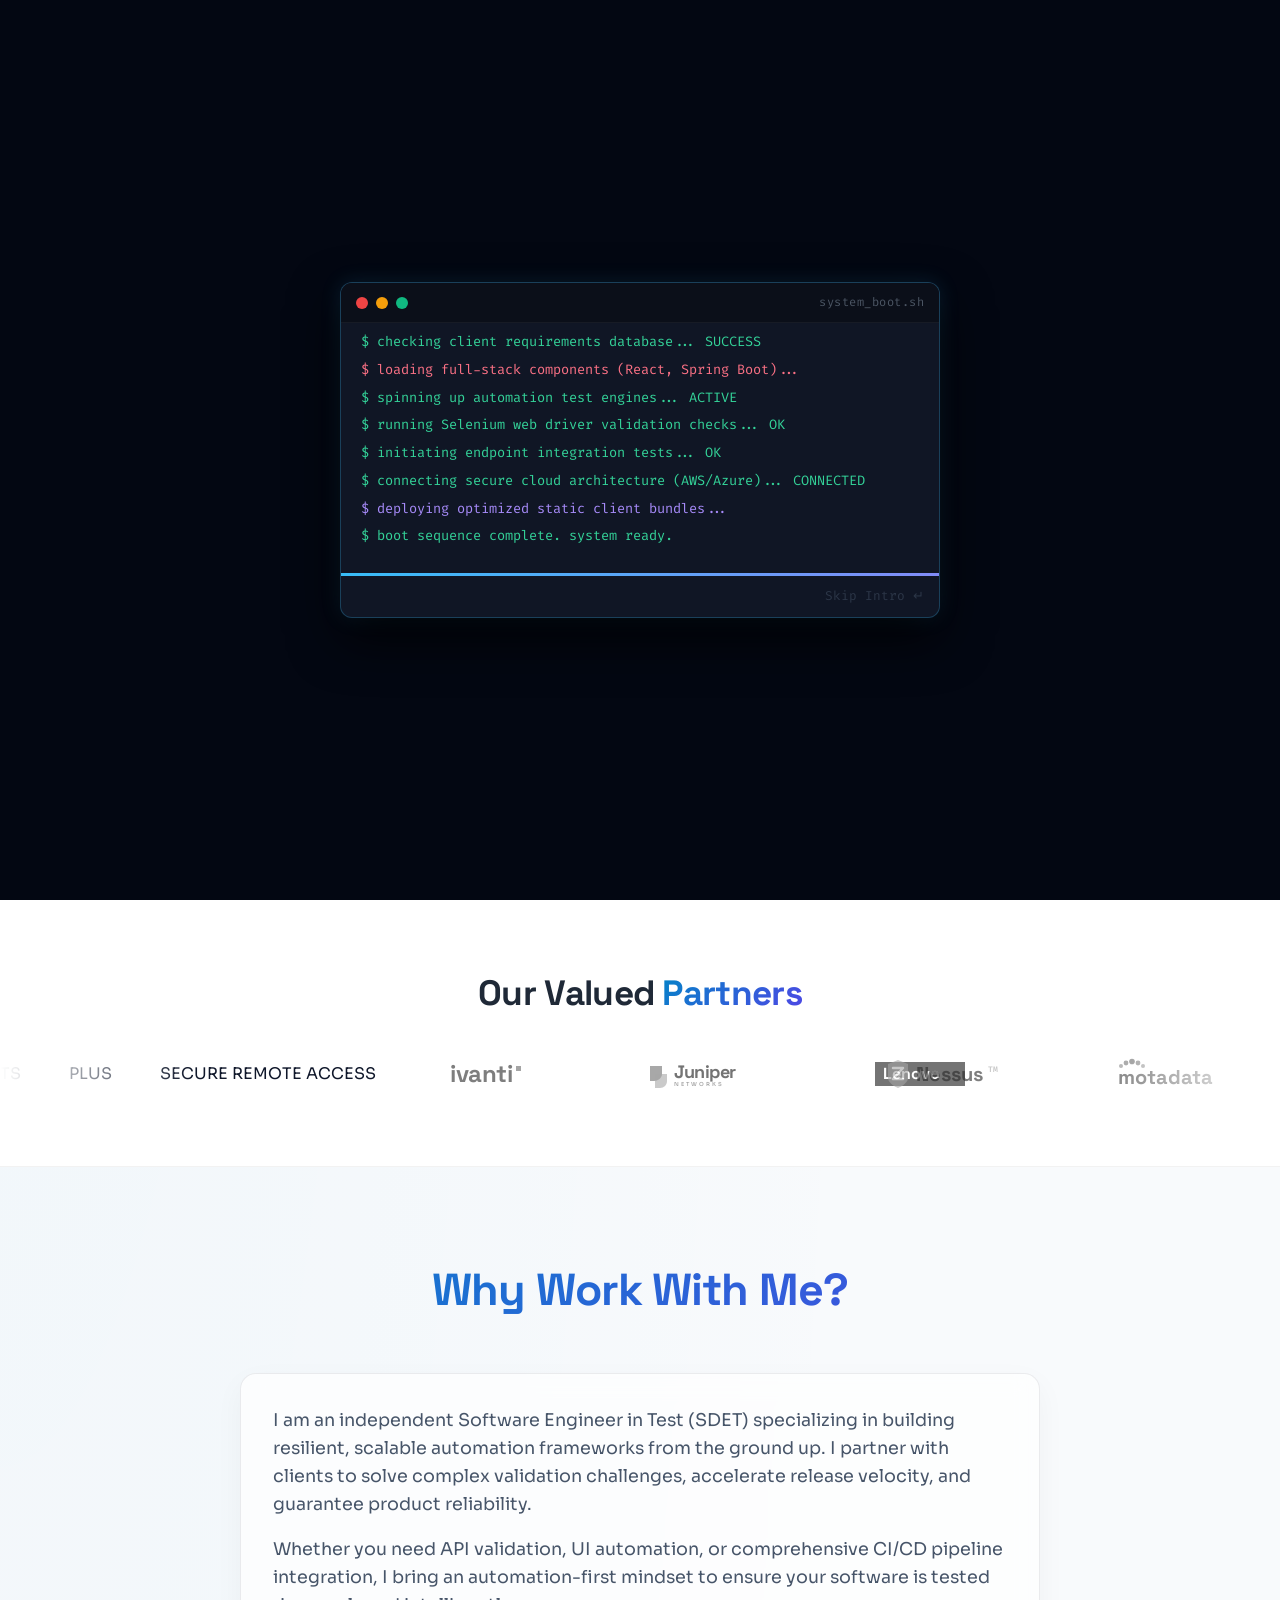
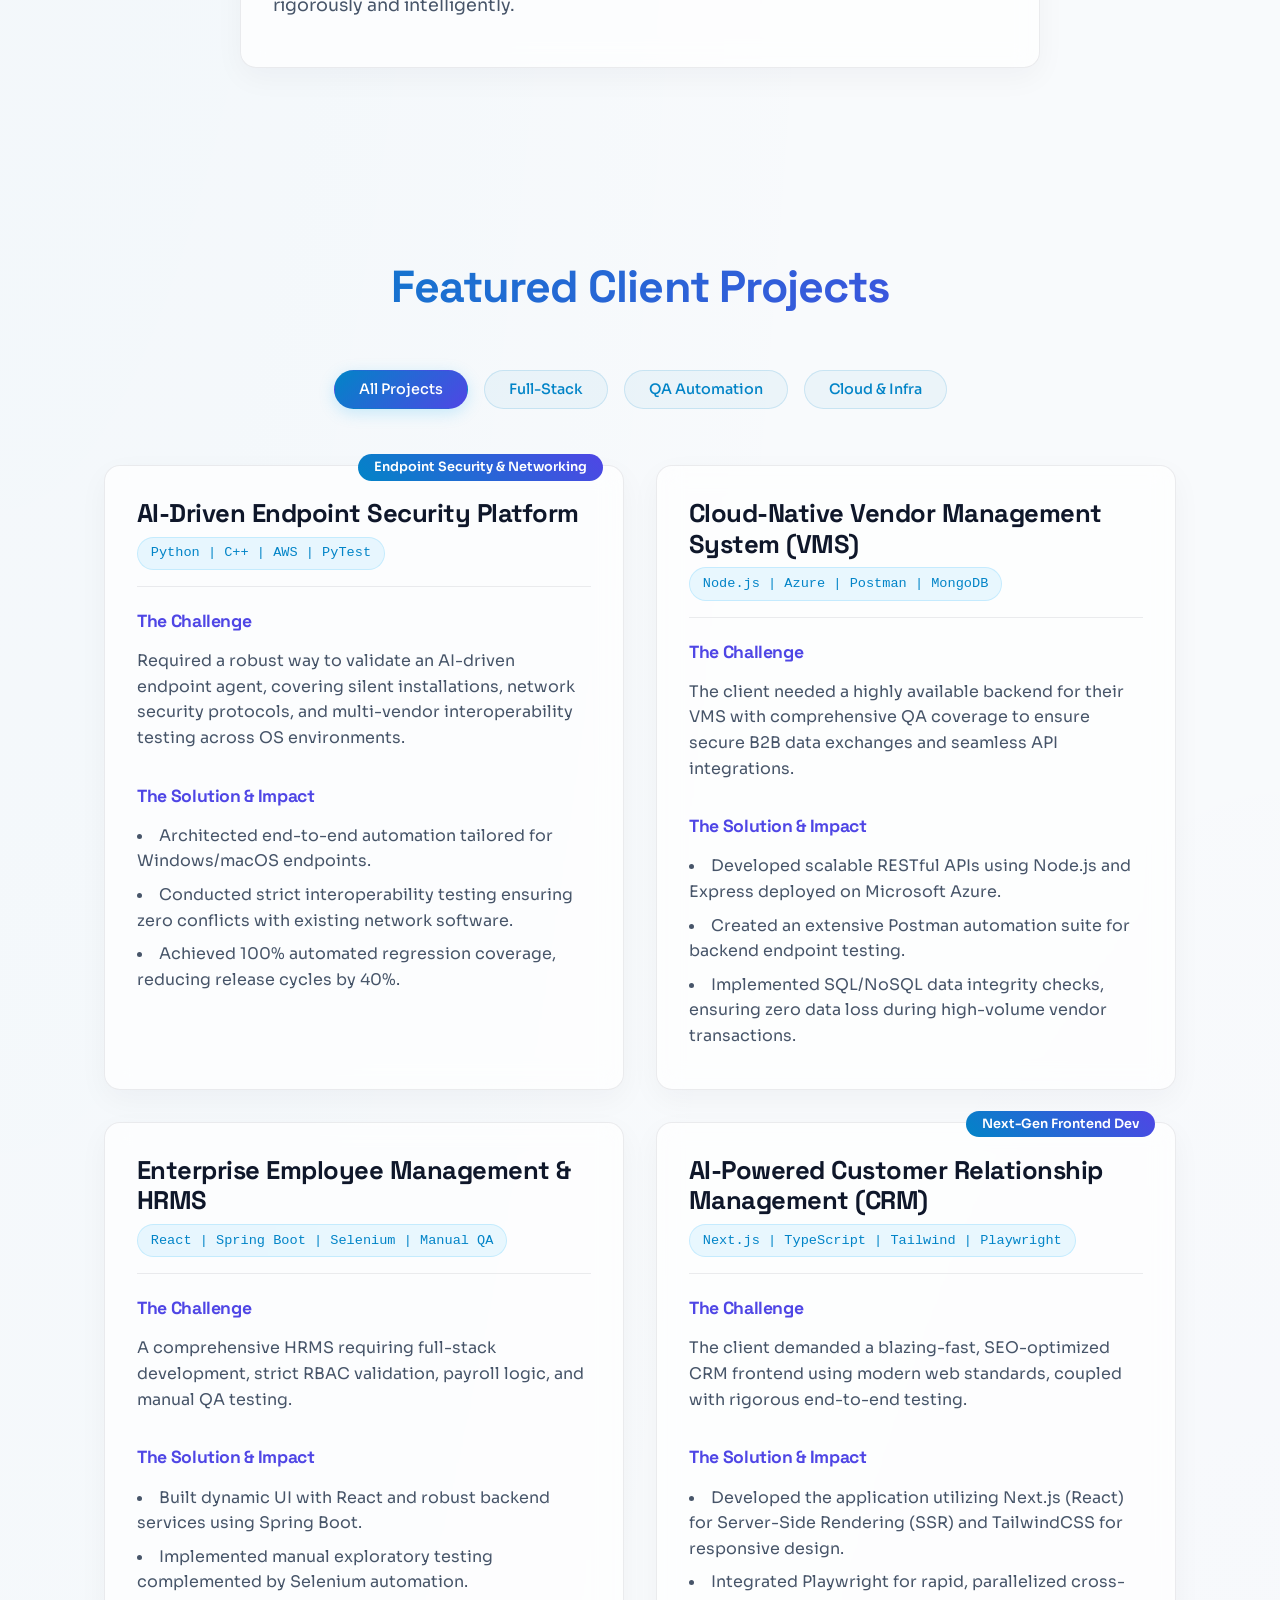
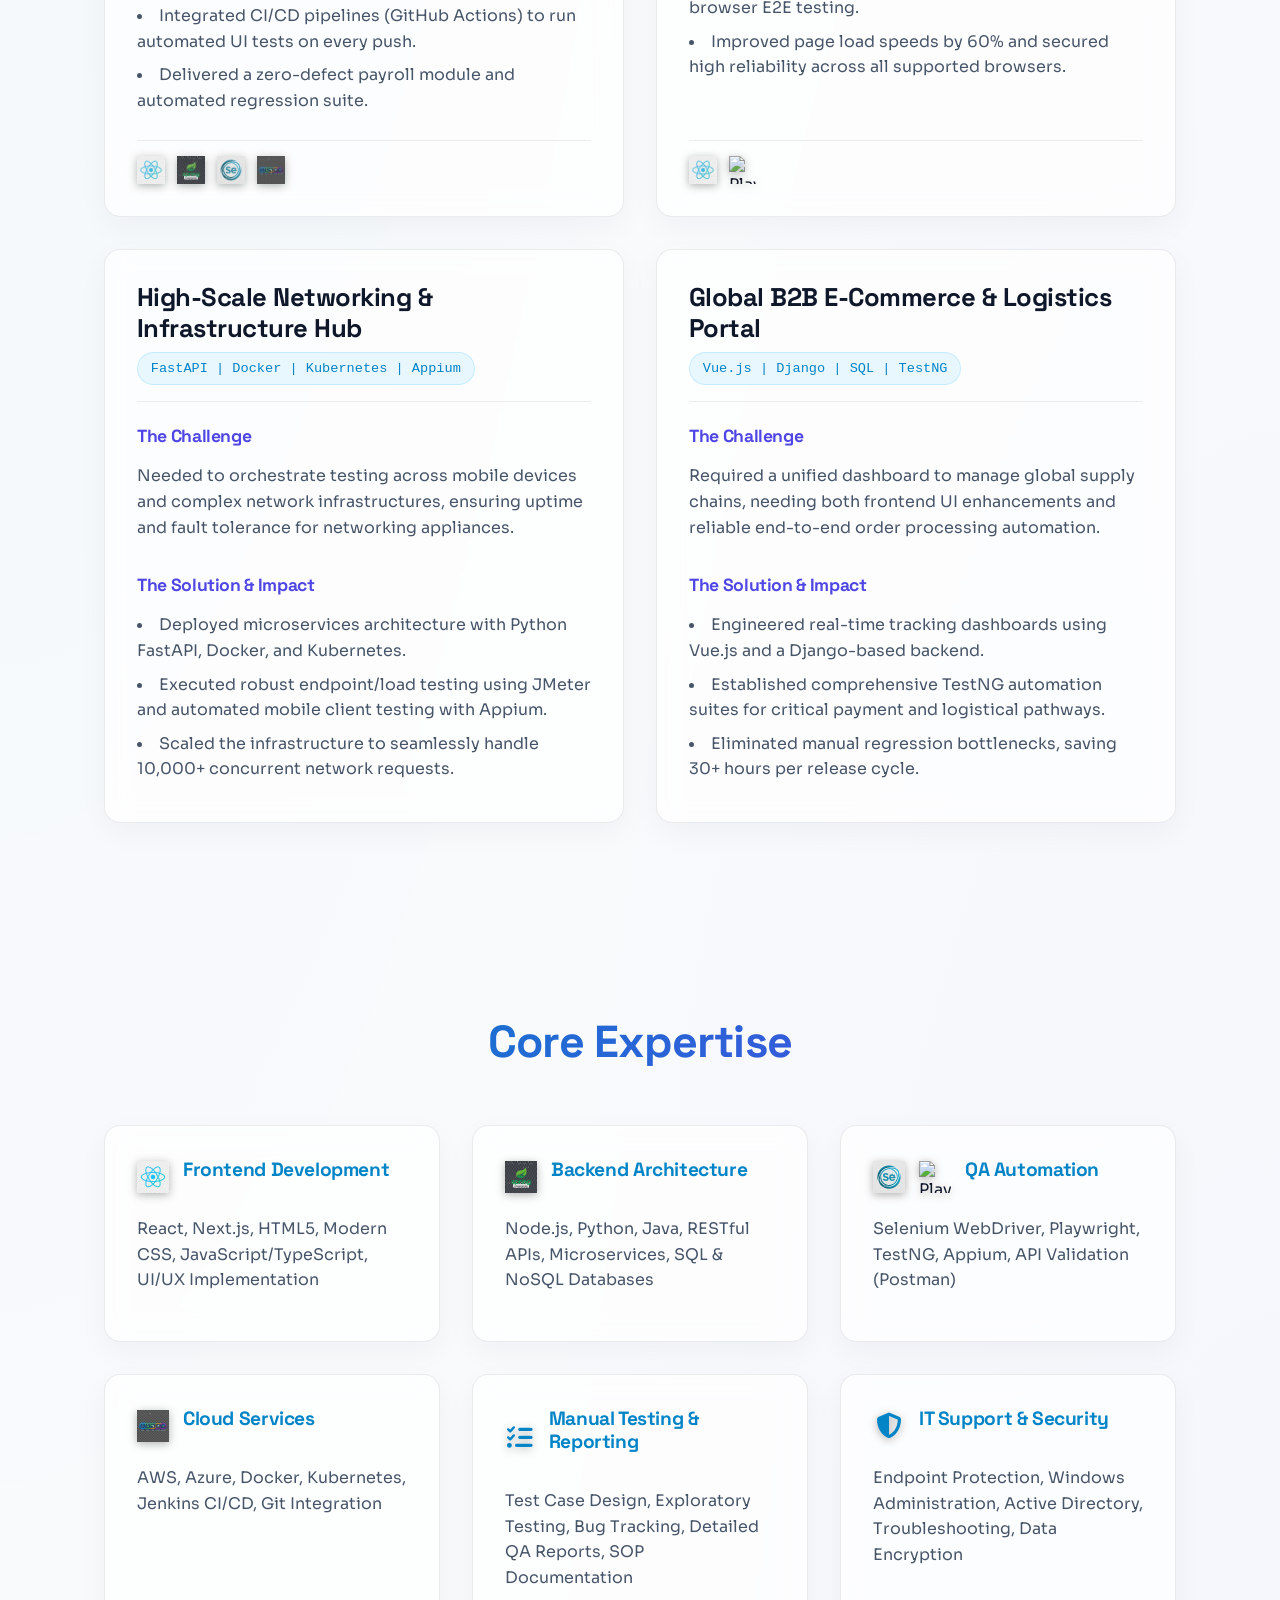
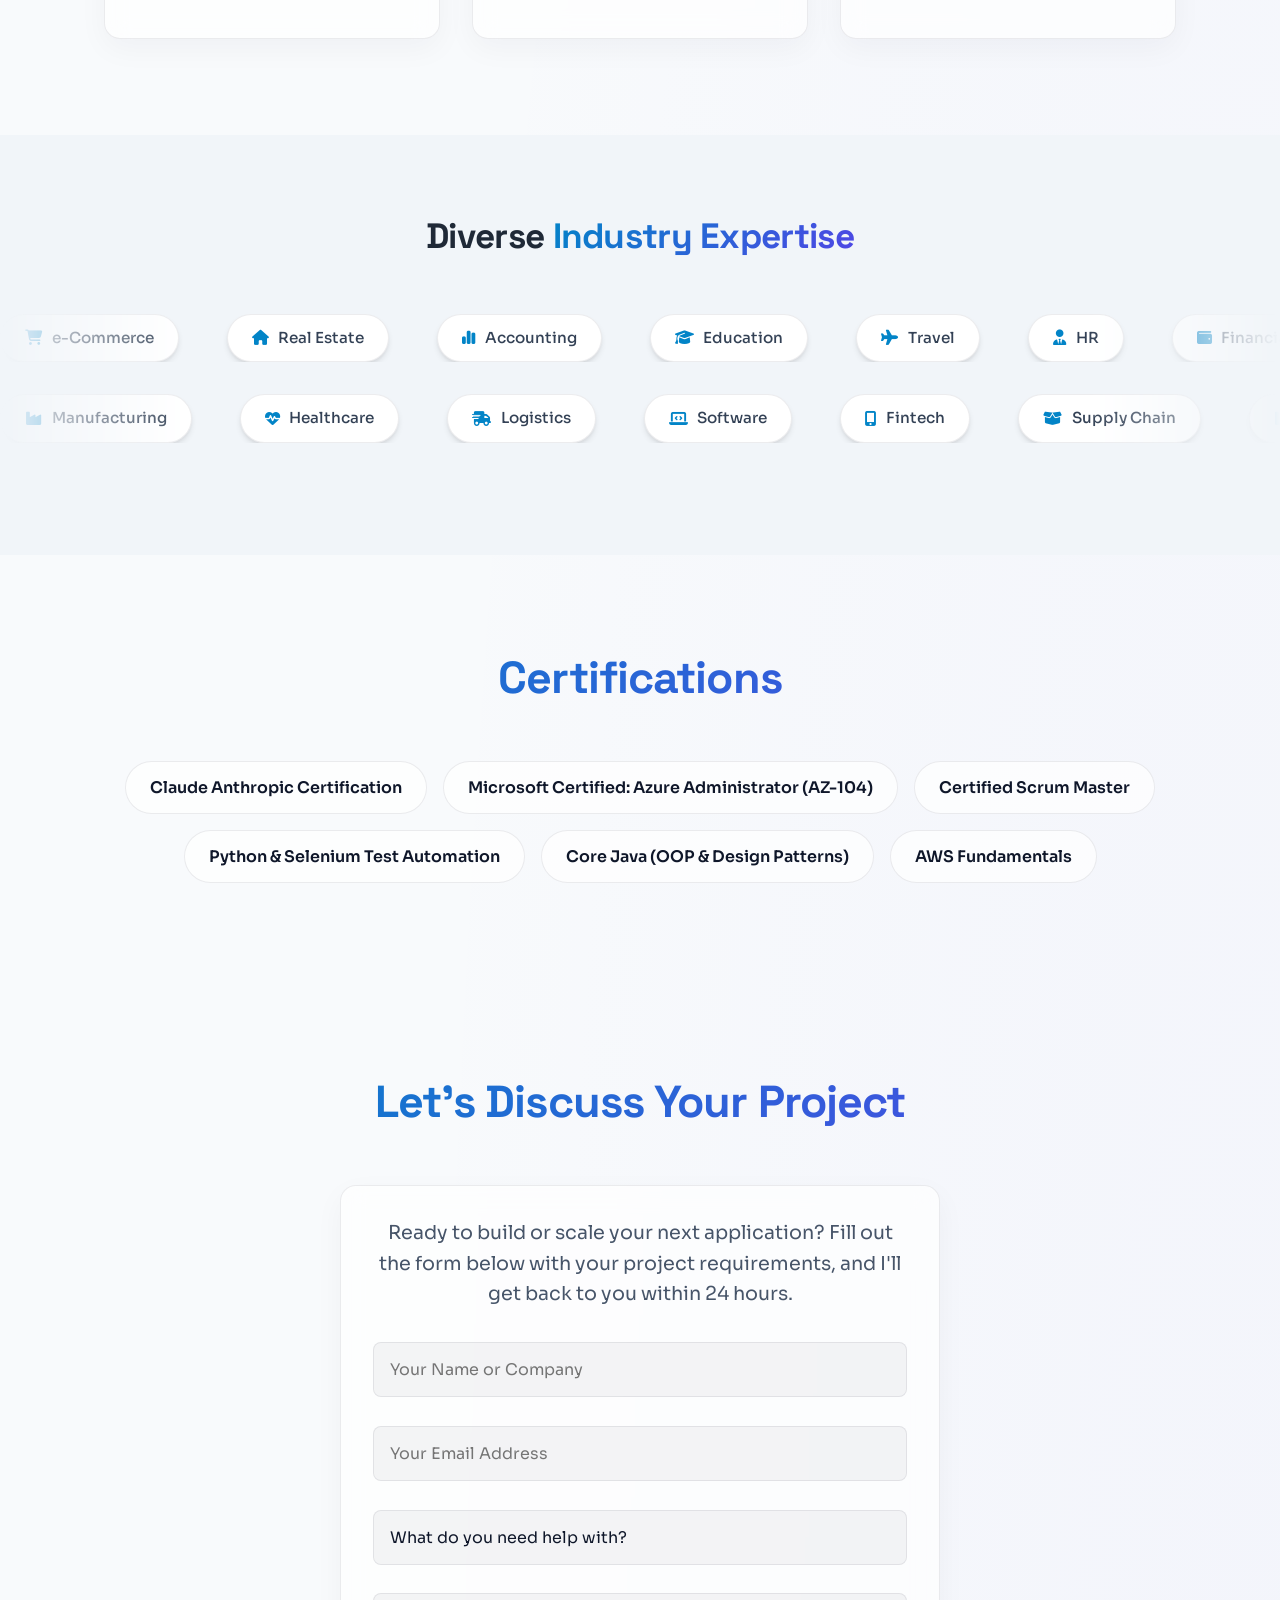
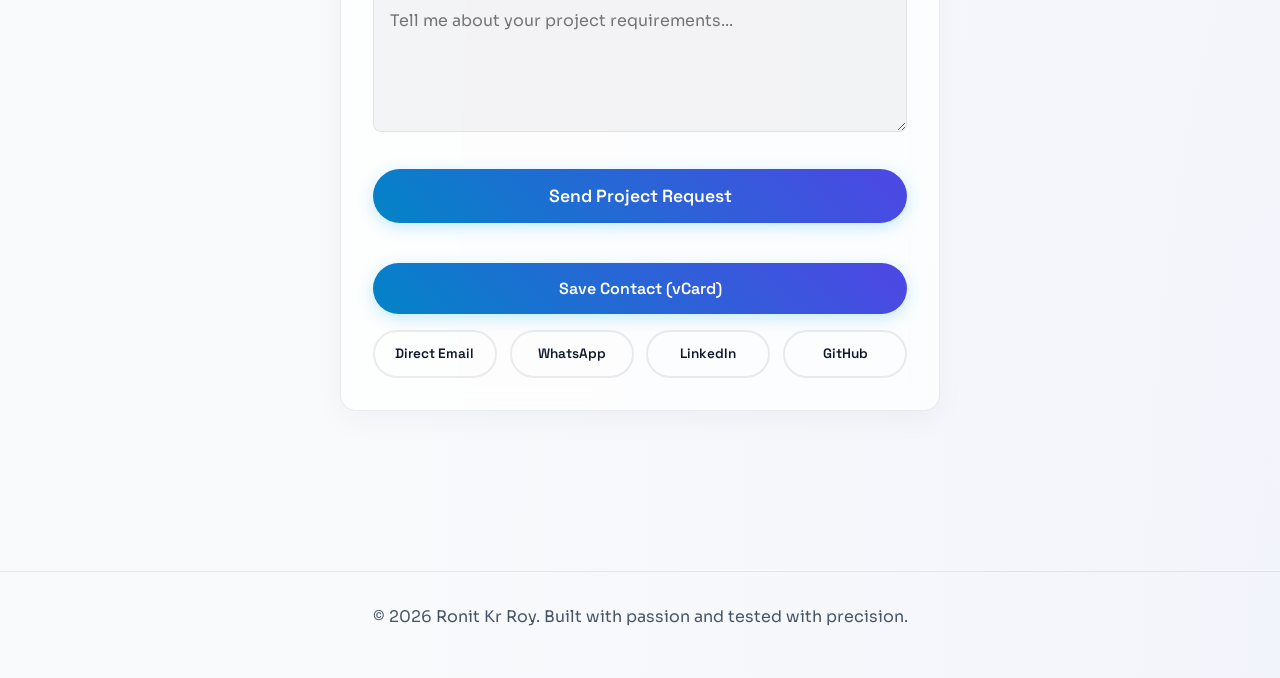
==== index.html @ c5fbe458 "feat: implement dynamic theme switching and refactor UI components with CSS variables" ====
<!DOCTYPE html>
<html lang="en">
<head>
    <meta charset="UTF-8">
    <meta name="viewport" content="width=device-width, initial-scale=1.0">
    <title>Ronit Kr Roy | Freelance SDET & Automation Expert</title>
    <meta name="description" content="Portfolio of Ronit Kr Roy, showcasing freelance projects in automated testing, framework development, and quality engineering.">
    <link href="https://fonts.googleapis.com/css2?family=Sora:wght@300;400;500;600;700&family=Space+Grotesk:wght@400;500;600;700&family=Fira+Code:wght@400;500&display=swap" rel="stylesheet">
    <link rel="stylesheet" href="https://cdnjs.cloudflare.com/ajax/libs/font-awesome/6.4.0/css/all.min.css">
    <link rel="stylesheet" href="style.css?v=1.4">
</head>
<body>
    <script>
        (function() {
            const savedTheme = localStorage.getItem('theme');
            const systemPrefersLight = window.matchMedia('(prefers-color-scheme: light)').matches;
            if (savedTheme === 'light' || (!savedTheme && systemPrefersLight)) {
                document.body.classList.add('light-theme');
            }
        })();
    </script>
    <!-- Preloader Screen -->
    <div id="preloader">
        <div class="preloader-content">
            <div class="terminal-header">
                <span class="terminal-dot red"></span>
                <span class="terminal-dot yellow"></span>
                <span class="terminal-dot green"></span>
                <span class="terminal-title">system_boot.sh</span>
            </div>
            <div class="terminal-body" id="preloader-terminal"></div>
            <div class="preloader-progress-bar">
                <div class="preloader-progress"></div>
            </div>
            <div class="preloader-skip-container" id="skip-preloader-btn" style="text-align: right; padding: 10px 15px; font-size: 0.8rem; opacity: 0.5; cursor: pointer; color: var(--text-secondary); font-family: var(--font-code); transition: opacity 0.3s ease;">
                <span>Skip Intro ↵</span>
            </div>
        </div>
    </div>

    <div class="scroll-progress-container">
        <div class="scroll-progress-bar" id="scroll-bar"></div>
    </div>

    <header class="header">
        <nav class="nav">
            <div class="logo">RKR.</div>
            <ul class="nav-links">
                <li><a href="#about">About</a></li>
                <li><a href="#skills">Expertise</a></li>
                <li><a href="#projects">Freelance Projects</a></li>
                <li><a href="#contact">Contact</a></li>
            </ul>
            <div class="nav-actions">
                <button id="theme-toggle" class="theme-toggle-btn" aria-label="Toggle theme">
                    <div class="toggle-thumb"></div>
                    <i class="fa-solid fa-moon"></i>
                    <i class="fa-solid fa-sun"></i>
                </button>
                <div class="burger">
                    <div class="line1"></div>
                    <div class="line2"></div>
                    <div class="line3"></div>
                </div>
            </div>
        </nav>
    </header>

    <main>
        <!-- Hero Section -->
        <section id="hero" class="hero">
            <div class="hero-content">
                <p class="greeting">Hi, I am</p>
                <h1 class="name">Ronit Kr Roy</h1>
                <h2 class="role">Freelance Full-Stack, QA Automation & Cloud Expert</h2>
                <p class="hero-summary">
                    Delivering enterprise-scale frontend applications, robust backend architectures, comprehensive QA automation, and scalable cloud solutions.
                </p>
                <div class="hero-cta">
                    <a href="#projects" class="btn btn-primary">View My Work</a>
                    <a href="#contact" class="btn btn-secondary">Hire Me</a>
                    <a href="resume.pdf" target="_blank" class="btn btn-outline">Download CV</a>
                </div>
            </div>
        </section>

        <!-- Partners Section -->
        <section class="partners-section">
            <h2 class="partners-title">Our Valued <span class="accent-text">Partners</span></h2>
            <div class="partners-marquee">
                <div class="marquee-track">
                    <div class="logo-group">
                                <text x="10" y="24" fill="#334155" font-family="'Space Grotesk', sans-serif" font-weight="800" font-size="21" letter-spacing="-0.5">TS</text>
                                <text x="35" y="24" fill="#64748b" font-family="'Space Grotesk', sans-serif" font-weight="400" font-size="21" letter-spacing="-0.5">PLUS</text>
                                <rect x="10" y="28" width="68" height="1.2" fill="#94a3b8"/>
                                <text x="10" y="35" fill="#94a3b8" font-family="'Sora', sans-serif" font-weight="600" font-size="5" letter-spacing="0.8">SECURE REMOTE ACCESS</text>
                            </svg>
                        </div>
                        <div class="logo-item">
                            <svg width="120" height="40" viewBox="0 0 120 40" fill="none" xmlns="http://www.w3.org/2000/svg">
                                <text x="10" y="28" fill="#1e293b" font-family="'Space Grotesk', sans-serif" font-weight="700" font-size="24" letter-spacing="-0.5">ivanti</text>
                                <rect x="76" y="12" width="5" height="5" fill="#ef4444"/>
                            </svg>
                        </div>
                        <div class="logo-item">
                            <svg width="150" height="40" viewBox="0 0 150 40" fill="none" xmlns="http://www.w3.org/2000/svg">
                                <path d="M10 12 H22 V20 C22 24 18 27 14 27 H10 V12 Z" fill="#0284c7"/>
                                <path d="M15 20 H27 V27 C27 31 24 34 20 34 H15 V20 Z" fill="#0284c7" opacity="0.6"/>
                                <text x="34" y="24" fill="#0f172a" font-family="'Space Grotesk', sans-serif" font-weight="700" font-size="18" letter-spacing="-0.5">Juniper</text>
                                <text x="34" y="32" fill="#64748b" font-family="'Sora', sans-serif" font-weight="600" font-size="5.5" letter-spacing="2">NETWORKS</text>
                            </svg>
                        </div>
                        <div class="logo-item">
                            <svg width="120" height="40" viewBox="0 0 120 40" fill="none" xmlns="http://www.w3.org/2000/svg">
                                <rect x="5" y="8" width="90" height="24" fill="#111827"/>
                                <text x="13" y="25" fill="#ffffff" font-family="'Space Grotesk', sans-serif" font-weight="700" font-size="16">Lenovo</text>
                            </svg>
                        </div>
                    </div>
                    <div class="logo-group">
                        <div class="logo-item">
                            <svg width="150" height="40" viewBox="0 0 150 40" fill="none" xmlns="http://www.w3.org/2000/svg">
                                <path d="M22 6 L32 10 V24 C32 30 22 34 22 34 C22 34 12 30 12 24 V10 L22 6 Z" fill="#38bdf8"/>
                                <path d="M17 14 H27 L17 25 H27" stroke="white" stroke-width="2.5" stroke-linecap="round" stroke-linejoin="round"/>
                                <text x="40" y="27" fill="#1e293b" font-family="'Space Grotesk', sans-serif" font-weight="700" font-size="20">Nessus</text>
                                <text x="112" y="18" fill="#38bdf8" font-family="'Fira Code', monospace" font-weight="600" font-size="8">TM</text>
                            </svg>
                        </div>
                        <div class="logo-item">
                            <svg width="150" height="40" viewBox="0 0 150 40" fill="none" xmlns="http://www.w3.org/2000/svg">
                                <circle cx="15" cy="12" r="2" fill="#64748b"/>
                                <circle cx="20" cy="9" r="2.4" fill="#475569"/>
                                <circle cx="26" cy="7.5" r="2.8" fill="#334155"/>
                                <circle cx="32" cy="9" r="2.4" fill="#475569"/>
                                <circle cx="37" cy="12" r="2" fill="#64748b"/>
                                <text x="12" y="30" fill="#0f172a" font-family="'Space Grotesk', sans-serif" font-weight="700" font-size="20">motadata</text>
                            </svg>
                        </div>
                        <div class="logo-item">
                            <svg width="150" height="40" viewBox="0 0 150 40" fill="none" xmlns="http://www.w3.org/2000/svg">
                                <text x="10" y="24" fill="#334155" font-family="'Space Grotesk', sans-serif" font-weight="800" font-size="21" letter-spacing="-0.5">TS</text>
                                <text x="35" y="24" fill="#64748b" font-family="'Space Grotesk', sans-serif" font-weight="400" font-size="21" letter-spacing="-0.5">PLUS</text>
                                <rect x="10" y="28" width="68" height="1.2" fill="#94a3b8"/>
                                <text x="10" y="35" fill="#94a3b8" font-family="'Sora', sans-serif" font-weight="600" font-size="5" letter-spacing="0.8">SECURE REMOTE ACCESS</text>
                            </svg>
                        </div>
                        <div class="logo-item">
                            <svg width="120" height="40" viewBox="0 0 120 40" fill="none" xmlns="http://www.w3.org/2000/svg">
                                <text x="10" y="28" fill="#1e293b" font-family="'Space Grotesk', sans-serif" font-weight="700" font-size="24" letter-spacing="-0.5">ivanti</text>
                                <rect x="76" y="12" width="5" height="5" fill="#ef4444"/>
                            </svg>
                        </div>
                        <div class="logo-item">
                            <svg width="150" height="40" viewBox="0 0 150 40" fill="none" xmlns="http://www.w3.org/2000/svg">
                                <path d="M10 12 H22 V20 C22 24 18 27 14 27 H10 V12 Z" fill="#0284c7"/>
                                <path d="M15 20 H27 V27 C27 31 24 34 20 34 H15 V20 Z" fill="#0284c7" opacity="0.6"/>
                                <text x="34" y="24" fill="#0f172a" font-family="'Space Grotesk', sans-serif" font-weight="700" font-size="18" letter-spacing="-0.5">Juniper</text>
                                <text x="34" y="32" fill="#64748b" font-family="'Sora', sans-serif" font-weight="600" font-size="5.5" letter-spacing="2">NETWORKS</text>
                            </svg>
                        </div>
                        <div class="logo-item">
                            <svg width="120" height="40" viewBox="0 0 120 40" fill="none" xmlns="http://www.w3.org/2000/svg">
                                <rect x="5" y="8" width="90" height="24" fill="#111827"/>
                                <text x="13" y="25" fill="#ffffff" font-family="'Space Grotesk', sans-serif" font-weight="700" font-size="16">Lenovo</text>
                            </svg>
                        </div>
                    </div>
                </div>
            </div>
        </section>

        <!-- About Section -->
        <section id="about" class="about section">
            <h2 class="section-title">Why Work With Me?</h2>
            <div class="about-content glass-panel">
                <p>
                    I am an independent Software Engineer in Test (SDET) specializing in building resilient, scalable automation frameworks from the ground up. I partner with clients to solve complex validation challenges, accelerate release velocity, and guarantee product reliability.
                </p>
                <p>
                    Whether you need API validation, UI automation, or comprehensive CI/CD pipeline integration, I bring an automation-first mindset to ensure your software is tested rigorously and intelligently.
                </p>
            </div>
        </section>

        <!-- Projects Section (Main Focus) -->
        <section id="projects" class="projects section">
            <h2 class="section-title">Featured Client Projects</h2>
            
            <!-- Category Filter Tabs -->
            <div class="project-filters">
                <button class="filter-btn active" data-filter="all">All Projects</button>
                <button class="filter-btn" data-filter="fullstack">Full-Stack</button>
                <button class="filter-btn" data-filter="qa">QA Automation</button>
                <button class="filter-btn" data-filter="cloud">Cloud & Infra</button>
            </div>
            
            <div class="projects-detailed-grid">
                <!-- Project 1: Endpoints Security & Interoperability -->
                <div class="project-detailed-card glass-panel highlight-project" data-category="cloud qa">
                    <div class="highlight-badge">Endpoint Security & Networking</div>
                    <div class="project-header">
                        <h3>AI-Driven Endpoint Security Platform</h3>
                        <span class="tech-stack-pill">Python | C++ | AWS | PyTest</span>
                    </div>
                    <div class="project-body">
                        <div class="project-what">
                            <h4>The Challenge</h4>
                            <p>Required a robust way to validate an AI-driven endpoint agent, covering silent installations, network security protocols, and multi-vendor interoperability testing across OS environments.</p>
                        </div>
                        <div class="project-how">
                            <h4>The Solution & Impact</h4>
                            <ul>
                                <li>Architected end-to-end automation tailored for Windows/macOS endpoints.</li>
                                <li>Conducted strict interoperability testing ensuring zero conflicts with existing network software.</li>
                                <li>Achieved 100% automated regression coverage, reducing release cycles by 40%.</li>
                            </ul>
                        </div>
                    </div>
                </div>

                <!-- Project 2: VMS (Cloud & Backend) -->
                <div class="project-detailed-card glass-panel" data-category="fullstack cloud">
                    <div class="project-header">
                        <h3>Cloud-Native Vendor Management System (VMS)</h3>
                        <span class="tech-stack-pill">Node.js | Azure | Postman | MongoDB</span>
                    </div>
                    <div class="project-body">
                        <div class="project-what">
                            <h4>The Challenge</h4>
                            <p>The client needed a highly available backend for their VMS with comprehensive QA coverage to ensure secure B2B data exchanges and seamless API integrations.</p>
                        </div>
                        <div class="project-how">
                            <h4>The Solution & Impact</h4>
                            <ul>
                                <li>Developed scalable RESTful APIs using Node.js and Express deployed on Microsoft Azure.</li>
                                <li>Created an extensive Postman automation suite for backend endpoint testing.</li>
                                <li>Implemented SQL/NoSQL data integrity checks, ensuring zero data loss during high-volume vendor transactions.</li>
                            </ul>
                        </div>
                    </div>
                </div>

                <!-- Project 3: Employee Management & HRMS -->
                <div class="project-detailed-card glass-panel" data-category="fullstack qa">
                    <div class="project-header">
                        <h3>Enterprise Employee Management & HRMS</h3>
                        <span class="tech-stack-pill">React | Spring Boot | Selenium | Manual QA</span>
                    </div>
                    <div class="project-body">
                        <div class="project-what">
                            <h4>The Challenge</h4>
                            <p>A comprehensive HRMS requiring full-stack development, strict RBAC validation, payroll logic, and manual QA testing.</p>
                        </div>
                        <div class="project-how">
                            <h4>The Solution & Impact</h4>
                            <ul>
                                <li>Built dynamic UI with React and robust backend services using Spring Boot.</li>
                                <li>Implemented manual exploratory testing complemented by Selenium automation.</li>
                                <li>Integrated CI/CD pipelines (GitHub Actions) to run automated UI tests on every push.</li>
                                <li>Delivered a zero-defect payroll module and automated regression suite.</li>
                            </ul>
                        </div>
                        <div class="project-tech-icons">
                            <img src="assets/react_icon.png" alt="React" class="tech-icon-small" title="React" />
                            <img src="assets/spring_icon.png" alt="Spring Boot" class="tech-icon-small" title="Spring Boot" />
                            <img src="assets/selenium_icon.png" alt="Selenium" class="tech-icon-small" title="Selenium" />
                            <img src="assets/ci_cd_icon.png" alt="CI/CD" class="tech-icon-small" title="CI/CD & GitHub Actions" />
                        </div>
                    </div>
                </div>

                <!-- Project 4: CRM (Frontend & Full Stack) -->
                <div class="project-detailed-card glass-panel highlight-project" data-category="fullstack">
                    <div class="highlight-badge">Next-Gen Frontend Dev</div>
                    <div class="project-header">
                        <h3>AI-Powered Customer Relationship Management (CRM)</h3>
                        <span class="tech-stack-pill">Next.js | TypeScript | Tailwind | Playwright</span>
                    </div>
                    <div class="project-body">
                        <div class="project-what">
                            <h4>The Challenge</h4>
                            <p>The client demanded a blazing-fast, SEO-optimized CRM frontend using modern web standards, coupled with rigorous end-to-end testing.</p>
                        </div>
                        <div class="project-how">
                            <h4>The Solution & Impact</h4>
                            <ul>
                                <li>Developed the application utilizing Next.js (React) for Server-Side Rendering (SSR) and TailwindCSS for responsive design.</li>
                                <li>Integrated Playwright for rapid, parallelized cross-browser E2E testing.</li>
                                <li>Improved page load speeds by 60% and secured high reliability across all supported browsers.</li>
                            </ul>
                        </div>
                        <div class="project-tech-icons">
                            <img src="assets/react_icon.png" alt="React" class="tech-icon-small" title="React" />
                            <img src="assets/playwright_icon.png" alt="Playwright" class="tech-icon-small" title="Playwright" />
                        </div>
                    </div>
                </div>

                <!-- Project 5: Networking & QA Automation -->
                <div class="project-detailed-card glass-panel" data-category="cloud qa">
                    <div class="project-header">
                        <h3>High-Scale Networking & Infrastructure Hub</h3>
                        <span class="tech-stack-pill">FastAPI | Docker | Kubernetes | Appium</span>
                    </div>
                    <div class="project-body">
                        <div class="project-what">
                            <h4>The Challenge</h4>
                            <p>Needed to orchestrate testing across mobile devices and complex network infrastructures, ensuring uptime and fault tolerance for networking appliances.</p>
                        </div>
                        <div class="project-how">
                            <h4>The Solution & Impact</h4>
                            <ul>
                                <li>Deployed microservices architecture with Python FastAPI, Docker, and Kubernetes.</li>
                                <li>Executed robust endpoint/load testing using JMeter and automated mobile client testing with Appium.</li>
                                <li>Scaled the infrastructure to seamlessly handle 10,000+ concurrent network requests.</li>
                            </ul>
                        </div>
                    </div>
                </div>

                <!-- Project 6: E-Commerce (Full Stack & Testing) -->
                <div class="project-detailed-card glass-panel" data-category="fullstack qa">
                    <div class="project-header">
                        <h3>Global B2B E-Commerce & Logistics Portal</h3>
                        <span class="tech-stack-pill">Vue.js | Django | SQL | TestNG</span>
                    </div>
                    <div class="project-body">
                        <div class="project-what">
                            <h4>The Challenge</h4>
                            <p>Required a unified dashboard to manage global supply chains, needing both frontend UI enhancements and reliable end-to-end order processing automation.</p>
                        </div>
                        <div class="project-how">
                            <h4>The Solution & Impact</h4>
                            <ul>
                                <li>Engineered real-time tracking dashboards using Vue.js and a Django-based backend.</li>
                                <li>Established comprehensive TestNG automation suites for critical payment and logistical pathways.</li>
                                <li>Eliminated manual regression bottlenecks, saving 30+ hours per release cycle.</li>
                            </ul>
                        </div>
                    </div>
                </div>
            </div>
        </section>

        <!-- Skills Section -->
        <section id="skills" class="skills section">
            <h2 class="section-title">Core Expertise</h2>
            <div class="skills-grid">
                <div class="skill-category glass-panel">
                    <div class="skill-header">
                        <img src="assets/react_icon.png" alt="React" class="skill-icon" />
                        <h3>Frontend Development</h3>
                    </div>
                    <p>React, Next.js, HTML5, Modern CSS, JavaScript/TypeScript, UI/UX Implementation</p>
                </div>
                <div class="skill-category glass-panel">
                    <div class="skill-header">
                        <img src="assets/spring_icon.png" alt="Spring Boot" class="skill-icon" />
                        <h3>Backend Architecture</h3>
                    </div>
                    <p>Node.js, Python, Java, RESTful APIs, Microservices, SQL & NoSQL Databases</p>
                </div>
                <div class="skill-category glass-panel">
                    <div class="skill-header">
                        <img src="assets/selenium_icon.png" alt="Selenium" class="skill-icon" />
                        <img src="assets/playwright_icon.png" alt="Playwright" class="skill-icon" />
                        <h3>QA Automation</h3>
                    </div>
                    <p>Selenium WebDriver, Playwright, TestNG, Appium, API Validation (Postman)</p>
                </div>
                <div class="skill-category glass-panel">
                    <div class="skill-header">
                        <img src="assets/ci_cd_icon.png" alt="CI/CD" class="skill-icon" />
                        <h3>Cloud Services</h3>
                    </div>
                    <p>AWS, Azure, Docker, Kubernetes, Jenkins CI/CD, Git Integration</p>
                </div>
                <div class="skill-category glass-panel">
                    <div class="skill-header">
                        <span class="skill-icon-container">
                            <i class="fa-solid fa-list-check skill-fa-icon"></i>
                        </span>
                        <h3>Manual Testing & Reporting</h3>
                    </div>
                    <p>Test Case Design, Exploratory Testing, Bug Tracking, Detailed QA Reports, SOP Documentation</p>
                </div>
                <div class="skill-category glass-panel">
                    <div class="skill-header">
                        <span class="skill-icon-container">
                            <i class="fa-solid fa-shield-halved skill-fa-icon"></i>
                        </span>
                        <h3>IT Support & Security</h3>
                    </div>
                    <p>Endpoint Protection, Windows Administration, Active Directory, Troubleshooting, Data Encryption</p>
                </div>
        </section>

        <!-- Industry Expertise Section -->
        <section class="industry-section">
            <h2 class="industry-title">Diverse <span class="accent-text">Industry Expertise</span></h2>
            
            <div class="industry-marquee marquee-left">
                <div class="marquee-track">
                    <div class="pill-group">
                        <span class="ind-pill"><i class="fa-solid fa-cart-shopping"></i> e-Commerce</span>
                        <span class="ind-pill"><i class="fa-solid fa-house"></i> Real Estate</span>
                        <span class="ind-pill"><i class="fa-solid fa-chart-simple"></i> Accounting</span>
                        <span class="ind-pill"><i class="fa-solid fa-graduation-cap"></i> Education</span>
                        <span class="ind-pill"><i class="fa-solid fa-plane"></i> Travel</span>
                        <span class="ind-pill"><i class="fa-solid fa-user-tie"></i> HR</span>
                        <span class="ind-pill"><i class="fa-solid fa-wallet"></i> Financial</span>
                    </div>
                    <div class="pill-group">
                        <span class="ind-pill"><i class="fa-solid fa-cart-shopping"></i> e-Commerce</span>
                        <span class="ind-pill"><i class="fa-solid fa-house"></i> Real Estate</span>
                        <span class="ind-pill"><i class="fa-solid fa-chart-simple"></i> Accounting</span>
                        <span class="ind-pill"><i class="fa-solid fa-graduation-cap"></i> Education</span>
                        <span class="ind-pill"><i class="fa-solid fa-plane"></i> Travel</span>
                        <span class="ind-pill"><i class="fa-solid fa-user-tie"></i> HR</span>
                        <span class="ind-pill"><i class="fa-solid fa-wallet"></i> Financial</span>
                    </div>
                </div>
            </div>

            <div class="industry-marquee marquee-right">
                <div class="marquee-track">
                    <div class="pill-group">
                        <span class="ind-pill"><i class="fa-solid fa-industry"></i> Manufacturing</span>
                        <span class="ind-pill"><i class="fa-solid fa-heart-pulse"></i> Healthcare</span>
                        <span class="ind-pill"><i class="fa-solid fa-truck-fast"></i> Logistics</span>
                        <span class="ind-pill"><i class="fa-solid fa-laptop-code"></i> Software</span>
                        <span class="ind-pill"><i class="fa-solid fa-mobile-screen-button"></i> Fintech</span>
                        <span class="ind-pill"><i class="fa-solid fa-box-open"></i> Supply Chain</span>
                    </div>
                    <div class="pill-group">
                        <span class="ind-pill"><i class="fa-solid fa-industry"></i> Manufacturing</span>
                        <span class="ind-pill"><i class="fa-solid fa-heart-pulse"></i> Healthcare</span>
                        <span class="ind-pill"><i class="fa-solid fa-truck-fast"></i> Logistics</span>
                        <span class="ind-pill"><i class="fa-solid fa-laptop-code"></i> Software</span>
                        <span class="ind-pill"><i class="fa-solid fa-mobile-screen-button"></i> Fintech</span>
                        <span class="ind-pill"><i class="fa-solid fa-box-open"></i> Supply Chain</span>
                    </div>
                </div>
            </div>
        </section>

        <!-- Certifications Section -->
        <section id="certifications" class="certifications section">
            <h2 class="section-title">Certifications</h2>
            <div class="certs-container">
                <span class="badge">Claude Anthropic Certification</span>
                <span class="badge">Microsoft Certified: Azure Administrator (AZ-104)</span>
                <span class="badge">Certified Scrum Master</span>
                <span class="badge">Python & Selenium Test Automation</span>
                <span class="badge">Core Java (OOP & Design Patterns)</span>
                <span class="badge">AWS Fundamentals</span>
            </div>
        </section>
        
        <!-- Contact Section -->
        <section id="contact" class="contact section">
            <h2 class="section-title">Let's Discuss Your Project</h2>
            <div class="contact-content glass-panel">
                <p>Ready to build or scale your next application? Fill out the form below with your project requirements, and I'll get back to you within 24 hours.</p>
                <div class="contact-form-container">
                    <form id="contact-form" class="contact-form" novalidate>
                        <div class="form-group" style="position: relative; margin-bottom: 1.8rem;">
                            <input type="text" name="name" id="name" placeholder="Your Name or Company" required>
                            <span class="error-msg" id="name-error" style="color: #ff4d4d; font-size: 0.8rem; position: absolute; bottom: -18px; left: 5px; font-family: 'Fira Code', monospace;"></span>
                        </div>
                        <div class="form-group" style="position: relative; margin-bottom: 1.8rem;">
                            <input type="email" name="email" id="email" placeholder="Your Email Address" required>
                            <span class="error-msg" id="email-error" style="color: #ff4d4d; font-size: 0.8rem; position: absolute; bottom: -18px; left: 5px; font-family: 'Fira Code', monospace;"></span>
                        </div>
                        <div class="form-group" style="position: relative; margin-bottom: 1.8rem;">
                            <select name="service" id="service" required>
                                <option value="" disabled selected>What do you need help with?</option>
                                <option value="Full-Stack Development">Full-Stack Development</option>
                                <option value="QA & Automation Testing">QA & Automation Testing</option>
                                <option value="Cloud Infrastructure (AWS/Azure)">Cloud Infrastructure (AWS/Azure)</option>
                                <option value="General Consulting">General Consulting</option>
                            </select>
                            <span class="error-msg" id="service-error" style="color: #ff4d4d; font-size: 0.8rem; position: absolute; bottom: -18px; left: 5px; font-family: 'Fira Code', monospace;"></span>
                        </div>
                        <div class="form-group" style="position: relative; margin-bottom: 1.8rem;">
                            <textarea name="message" id="message" rows="5" placeholder="Tell me about your project requirements..." required minlength="10"></textarea>
                            <span class="error-msg" id="message-error" style="color: #ff4d4d; font-size: 0.8rem; position: absolute; bottom: -18px; left: 5px; font-family: 'Fira Code', monospace;"></span>
                        </div>
                        <button type="submit" class="btn btn-primary submit-btn" id="submit-btn">Send Project Request</button>
                        <div id="form-status-banner" style="display:none; margin-top: 1rem; padding: 12px; border-radius: 6px; font-size: 0.95rem; text-align: center; font-weight: 500;"></div>
                    </form>
                </div>
                <div class="contact-actions">
                    <a href="ronit_roy.vcf" download class="btn btn-primary vcard-btn">Save Contact (vCard)</a>
                    <div class="contact-social-grid">
                        <a href="mailto:ronitofficial99@gmail.com" class="btn btn-secondary">Direct Email</a>
                        <a href="https://wa.me/918580302377?text=Hi%20Ronit,%20I%20saw%20your%20portfolio%20and%20wanted%20to%20connect!" target="_blank" rel="noopener noreferrer" class="btn btn-secondary" id="whatsapp-link">WhatsApp</a>
                        <a href="https://linkedin.com/in/ronit-kumar-roy-a1b519" target="_blank" rel="noopener noreferrer" class="btn btn-secondary">LinkedIn</a>
                        <a href="https://github.com/" target="_blank" rel="noopener noreferrer" class="btn btn-secondary">GitHub</a>
                    </div>
                </div>
            </div>
        </section>
    </main>

    <footer class="footer">
        <p>&copy; <span id="year"></span> Ronit Kr Roy. Built with passion and tested with precision.</p>
    </footer>

    <!-- Custom Cursor Follower -->
    <div class="custom-cursor-dot"></div>
    <div class="custom-cursor-outline"></div>

    <script src="main.js"></script>
</body>
</html>
---- style.css ----
:root {
    --bg-color: #030712;
    --text-primary: #f8fafc;
    --text-secondary: #94a3b8;
    --accent-primary: #38bdf8;
    --accent-secondary: #818cf8;
    --glass-bg: rgba(17, 24, 39, 0.7);
    --glass-border: rgba(255, 255, 255, 0.08);
    --font-main: 'Sora', sans-serif;
    --font-title: 'Space Grotesk', sans-serif;
    --font-code: 'Fira Code', monospace;

    /* Theme specific variables */
    --header-bg: rgba(15, 23, 42, 0.9);
    --input-bg: rgba(15, 23, 42, 0.5);
    --input-focus-bg: rgba(15, 23, 42, 0.8);
    --card-shadow: 0 10px 30px rgba(0, 0, 0, 0.5);
    --card-shadow-hover: 0 20px 40px rgba(0, 0, 0, 0.6);
    --body-glow-1: rgba(56, 189, 248, 0.05);
    --body-glow-2: rgba(129, 140, 248, 0.05);
    --name-color: #ffffff;
    --project-title-color: #ffffff;
    --partners-bg: #ffffff;
    --partners-title-color: #1f2937;
    --industry-bg: #030712;
    --industry-title-color: #ffffff;
    --industry-pill-bg: #111827;
    --industry-pill-border: rgba(255, 255, 255, 0.08);
    --industry-pill-text: #f3f4f6;
    --industry-pill-hover-bg: #1f2937;

    --filter-btn-bg: rgba(56, 189, 248, 0.06);
    --filter-btn-color: #38bdf8;
    --filter-btn-border: rgba(56, 189, 248, 0.2);
}

body.light-theme {
    --bg-color: #f8fafc;
    --text-primary: #0f172a;
    --text-secondary: #475569;
    --accent-primary: #0284c7;
    --accent-secondary: #4f46e5;
    --glass-bg: rgba(255, 255, 255, 0.7);
    --glass-border: rgba(15, 23, 42, 0.08);
    
    --header-bg: rgba(248, 250, 252, 0.9);
    --input-bg: rgba(15, 23, 42, 0.04);
    --input-focus-bg: #ffffff;
    --card-shadow: 0 10px 30px rgba(15, 23, 42, 0.04);
    --card-shadow-hover: 0 20px 40px rgba(15, 23, 42, 0.08);
    --body-glow-1: rgba(2, 132, 199, 0.03);
    --body-glow-2: rgba(79, 70, 229, 0.03);
    --name-color: #0f172a;
    --project-title-color: #0f172a;
    --partners-bg: #ffffff;
    --partners-title-color: #1f2937;
    --industry-bg: #f1f5f9;
    --industry-title-color: #1f2937;
    --industry-pill-bg: #ffffff;
    --industry-pill-border: rgba(15, 23, 42, 0.08);
    --industry-pill-text: #334155;
    --industry-pill-hover-bg: #e2e8f0;

    --filter-btn-bg: rgba(2, 132, 199, 0.05);
    --filter-btn-color: #0284c7;
    --filter-btn-border: rgba(2, 132, 199, 0.15);
}

* {
    margin: 0;
    padding: 0;
    box-sizing: border-box;
    scroll-behavior: smooth;
}

body {
    background-color: var(--bg-color);
    background-image: 
        radial-gradient(at 0% 0%, var(--body-glow-1) 0px, transparent 50%),
        radial-gradient(at 100% 100%, var(--body-glow-2) 0px, transparent 50%);
    color: var(--text-primary);
    font-family: var(--font-main);
    line-height: 1.6;
    overflow-x: hidden;
    transition: background-color 0.3s ease, color 0.3s ease, background-image 0.3s ease;
}

/* Glassmorphism utility */
.glass-panel {
    background: var(--glass-bg);
    backdrop-filter: blur(12px);
    -webkit-backdrop-filter: blur(12px);
    border: 1px solid var(--glass-border);
    border-radius: 16px;
    padding: 2rem;
    box-shadow: var(--card-shadow);
    transition: transform 0.3s ease, box-shadow 0.3s ease, background 0.3s ease, border-color 0.3s ease;
}

.glass-panel:hover {
    transform: translateY(-5px);
    box-shadow: var(--card-shadow-hover);
}

/* Typography */
h1, h2, h3, h4 {
    font-family: var(--font-title);
    font-weight: 700;
    line-height: 1.2;
    letter-spacing: -0.02em;
}

h2.section-title {
    font-size: 2.8rem;
    margin-bottom: 3.5rem;
    text-align: center;
    background: linear-gradient(135deg, var(--accent-primary), var(--accent-secondary));
    -webkit-background-clip: text;
    -webkit-text-fill-color: transparent;
}

p {
    color: var(--text-secondary);
    margin-bottom: 1rem;
}

/* Header & Nav */
.header {
    position: fixed;
    top: 0;
    width: 100%;
    padding: 1rem 5%;
    display: flex;
    justify-content: space-between;
    align-items: center;
    background: var(--header-bg);
    backdrop-filter: blur(10px);
    z-index: 1000;
    border-bottom: 1px solid var(--glass-border);
    transition: background 0.3s ease, border-color 0.3s ease;
}

.nav {
    display: flex;
    justify-content: space-between;
    align-items: center;
    width: 100%;
}

.logo {
    font-size: 1.5rem;
    font-weight: 800;
    color: var(--accent-primary);
    letter-spacing: 2px;
}

.nav-links {
    display: flex;
    list-style: none;
    gap: 2rem;
    margin-left: auto;
    margin-right: 2.5rem;
}

.nav-links a {
    color: var(--text-primary);
    text-decoration: none;
    font-weight: 400;
    transition: color 0.3s ease;
}

.nav-links a:hover {
    color: var(--accent-primary);
}

.burger {
    display: none;
    cursor: pointer;
}

.burger div {
    width: 25px;
    height: 3px;
    background-color: var(--text-primary);
    margin: 5px;
    transition: all 0.3s ease;
}

.tech-carousel {
    display: flex;
    overflow: hidden;
    gap: 1rem;
    width: 100%;
    position: relative;
}

.tech-icon {
    flex: 0 0 auto;
    width: 50px;
    height: 50px;
    animation: slide-left 12s linear infinite;
}

.tech-icon:hover {
    transform: scale(1.2);
    transition: transform 0.3s ease;
}

@keyframes slide-left {
    0% { transform: translateX(0%); }
    100% { transform: translateX(-50%); }
}

.btn {
    display: inline-block;
    padding: 0.8rem 2rem;
    border-radius: 30px;
    font-weight: 600;
    font-family: var(--font-title);
    text-decoration: none;
    transition: all 0.3s ease;
    cursor: pointer;
    text-align: center;
}

.btn-primary {
    background: linear-gradient(45deg, var(--accent-primary), var(--accent-secondary));
    color: #fff;
    box-shadow: 0 4px 15px rgba(56, 189, 248, 0.3);
    border: none;
}

.btn-primary:hover {
    box-shadow: 0 6px 20px rgba(56, 189, 248, 0.5);
    transform: translateY(-3px);
}

.btn-secondary {
    background: transparent;
    color: var(--text-primary);
    border: 2px solid var(--glass-border);
}

.btn-secondary:hover {
    border-color: var(--accent-primary);
    color: var(--accent-primary);
    transform: translateY(-3px);
    box-shadow: 0 4px 15px rgba(56, 189, 248, 0.1);
}

.btn-outline {
    background: transparent;
    color: var(--accent-primary);
    border: 2px solid var(--accent-primary);
}

.btn-outline:hover {
    background: var(--accent-primary);
    color: #0f172a;
    transform: translateY(-3px);
    box-shadow: 0 4px 15px rgba(56, 189, 248, 0.3);
}

/* Contact Form */
.contact-form-container {
    margin: 2rem 0;
    text-align: left;
}

.contact-form .form-group {
    margin-bottom: 1.5rem;
}

.contact-form input,
.contact-form select,
.contact-form textarea {
    width: 100%;
    padding: 1rem;
    background: var(--input-bg);
    border: 1px solid var(--glass-border);
    border-radius: 8px;
    color: var(--text-primary);
    font-family: var(--font-main);
    font-size: 1rem;
    transition: border-color 0.3s ease, background-color 0.3s ease, color 0.3s ease;
}

.contact-form input:focus,
.contact-form select:focus,
.contact-form textarea:focus {
    outline: none;
    border-color: var(--accent-primary);
    background: var(--input-focus-bg);
}

.contact-form select {
    appearance: none;
    cursor: pointer;
}

.contact-form select option {
    background: var(--bg-color);
    color: var(--text-primary);
}

.submit-btn {
    width: 100%;
    font-size: 1.1rem;
    padding: 1rem;
}

/* Hero Section */
.hero {
    height: 100vh;
    display: flex;
    align-items: center;
    justify-content: center;
    text-align: center;
    padding: 0 5%;
    position: relative;
    overflow: hidden;
}

/* Background blob */
.hero::before {
    content: '';
    position: absolute;
    width: 600px;
    height: 600px;
    background: radial-gradient(circle, rgba(56,189,248,0.15) 0%, rgba(15,23,42,0) 70%);
    top: 50%;
    left: 50%;
    transform: translate(-50%, -50%);
    z-index: -1;
    border-radius: 50%;
    animation: pulse 8s infinite alternate;
}

@keyframes pulse {
    0% { transform: translate(-50%, -50%) scale(1); }
    100% { transform: translate(-50%, -50%) scale(1.2); }
}

.hero-content {
    max-width: 800px;
    animation: fadeUp 1s ease-out;
}

@keyframes fadeUp {
    from { opacity: 0; transform: translateY(30px); }
    to { opacity: 1; transform: translateY(0); }
}

.greeting {
    color: var(--accent-primary);
    font-size: 1.2rem;
    margin-bottom: 0.5rem;
    letter-spacing: 1px;
}

.name {
    font-size: clamp(3rem, 8vw, 5rem);
    font-weight: 800;
    margin-bottom: 1rem;
    color: var(--name-color);
    transition: color 0.3s ease;
}

.role {
    font-size: clamp(1.5rem, 4vw, 2.5rem);
    color: var(--text-secondary);
    margin-bottom: 1.5rem;
}

.hero-summary {
    font-size: 1.2rem;
    margin-bottom: 2.5rem;
}

.hero-cta {
    display: flex;
    gap: 1.5rem;
    justify-content: center;
}

/* Sections General */
.section {
    padding: 6rem 5%;
    max-width: 1200px;
    margin: 0 auto;
}

/* About Section */
.about-content {
    max-width: 800px;
    margin: 0 auto;
    text-align: left;
}
.about-content p {
    font-size: 1.1rem;
}

/* Skills Section */
.skills-grid {
    display: grid;
    grid-template-columns: repeat(auto-fit, minmax(250px, 1fr));
    gap: 2rem;
}

.skill-category h3 {
    color: var(--accent-primary);
    margin-bottom: 1rem;
    font-size: 1.2rem;
}

/* Detailed Projects Grid */
.project-filters {
    display: flex;
    justify-content: center;
    gap: 1rem;
    margin-bottom: 3.5rem;
    flex-wrap: wrap;
}

.filter-btn {
    background: var(--filter-btn-bg);
    border: 1px solid var(--filter-btn-border);
    padding: 0.6rem 1.5rem;
    border-radius: 30px;
    color: var(--filter-btn-color);
    cursor: pointer;
    font-family: var(--font-main);
    font-weight: 500;
    font-size: 0.9rem;
    transition: all 0.3s ease;
}

.filter-btn:hover {
    color: #fff;
    background: var(--accent-primary);
    border-color: transparent;
    transform: translateY(-2px);
}

.filter-btn.active {
    background: linear-gradient(135deg, var(--accent-primary), var(--accent-secondary));
    color: #fff;
    border-color: transparent;
    box-shadow: 0 4px 15px rgba(56, 189, 248, 0.25);
}

.project-detailed-card.hidden {
    display: none !important;
}

.projects-detailed-grid {
    display: grid;
    grid-template-columns: repeat(auto-fit, minmax(380px, 1fr));
    gap: 2rem;
}

.project-detailed-card {
    text-align: left;
    position: relative;
    display: flex;
    flex-direction: column;
}

.project-header {
    border-bottom: 1px solid var(--glass-border);
    padding-bottom: 1rem;
    margin-bottom: 1.5rem;
}

.project-header h3 {
    color: var(--project-title-color);
    font-size: 1.6rem;
    margin-bottom: 0.5rem;
    transition: color 0.3s ease;
}

.tech-stack-pill {
    display: inline-block;
    background: rgba(56, 189, 248, 0.1);
    color: var(--accent-primary);
    padding: 0.3rem 0.8rem;
    border-radius: 20px;
    font-size: 0.85rem;
    font-family: monospace;
    border: 1px solid rgba(56, 189, 248, 0.2);
}

.project-body {
    display: flex;
    flex-direction: column;
    gap: 1.2rem;
    flex-grow: 1;
}

.project-what h4, .project-how h4 {
    color: var(--accent-secondary);
    margin-bottom: 1rem;
    font-size: 1.1rem;
}

.project-how ul {
    list-style-position: inside;
    color: var(--text-secondary);
}

.project-how li {
    margin-bottom: 0.5rem;
}

.highlight-project {
    border: 1px solid var(--accent-secondary);
    box-shadow: 0 0 20px rgba(129, 140, 248, 0.1);
}

.highlight-badge {
    position: absolute;
    top: -12px;
    right: 20px;
    background: linear-gradient(45deg, var(--accent-primary), var(--accent-secondary));
    color: #fff;
    padding: 0.2rem 1rem;
    border-radius: 20px;
    font-size: 0.8rem;
    font-weight: 600;
}

/* Certifications */
.certs-container {
    display: flex;
    flex-wrap: wrap;
    gap: 1rem;
    justify-content: center;
}

.badge {
    background: var(--glass-bg);
    border: 1px solid var(--glass-border);
    padding: 0.8rem 1.5rem;
    border-radius: 30px;
    color: var(--text-primary);
    font-weight: 600;
    transition: all 0.3s ease;
}

.badge:hover {
    background: rgba(255,255,255,0.1);
    border-color: var(--accent-primary);
    transform: translateY(-2px);
}

/* Contact */
.contact-content {
    text-align: center;
    max-width: 600px;
    margin: 0 auto;
}

.contact-content p {
    font-size: 1.2rem;
    margin-bottom: 2rem;
}

.contact-actions {
    margin-top: 2.5rem;
    display: flex;
    flex-direction: column;
    gap: 1rem;
    width: 100%;
    align-items: center;
}

.contact-actions .vcard-btn {
    width: 100%;
}

.contact-social-grid {
    display: grid;
    grid-template-columns: repeat(4, 1fr);
    gap: 0.8rem;
    width: 100%;
}

.contact-social-grid .btn {
    width: 100%;
    padding: 0.7rem 0.5rem;
    font-size: 0.85rem;
    white-space: nowrap;
    text-overflow: ellipsis;
    overflow: hidden;
}

/* Footer */
.footer {
    text-align: center;
    padding: 2rem;
    border-top: 1px solid var(--glass-border);
    margin-top: 4rem;
}

/* Responsive Design */
@media screen and (max-width: 992px) {
    .nav-links {
        position: fixed;
        right: 0px;
        height: 100vh;
        top: 0;
        background-color: rgba(15, 23, 42, 0.98);
        backdrop-filter: blur(20px);
        display: flex;
        flex-direction: column;
        align-items: center;
        justify-content: center;
        width: 300px;
        box-shadow: -10px 0 30px rgba(0, 0, 0, 0.5);
        transform: translateX(100%);
        transition: transform 0.4s cubic-bezier(0.16, 1, 0.3, 1);
        z-index: 999;
    }

    @media screen and (max-width: 480px) {
        .nav-links {
            width: 100%;
        }
    }
    
    .nav-links.nav-active {
        transform: translateX(0%);
    }

    .nav-links li {
        margin: 1.5rem 0;
    }
    
    .burger {
        display: block;
        z-index: 1001;
    }

    /* Burger X Cross Toggle Animation */
    .toggle .line1 {
        transform: rotate(-45deg) translate(-5px, 6px);
    }
    .toggle .line2 {
        opacity: 0;
    }
    .toggle .line3 {
        transform: rotate(45deg) translate(-5px, -6px);
    }

    .hero-cta {
        flex-direction: column;
        gap: 1rem;
    }

    .projects-detailed-grid {
        grid-template-columns: 1fr;
        gap: 1.5rem;
    }
}

@media screen and (max-width: 768px) {
    .section {
        padding: 4rem 1.5rem;
    }
    
    h2.section-title {
        font-size: 2.2rem;
        margin-bottom: 2.5rem;
    }
    
    .hero {
        padding: 0 1.5rem;
    }
    
    .hero-summary {
        font-size: 1.1rem;
        margin-bottom: 2rem;
    }
    
    .contact-content {
        padding: 1.5rem;
    }
    
    .contact-social-grid {
        grid-template-columns: repeat(2, 1fr);
        gap: 0.8rem;
    }
    
    .contact-social-grid .btn {
        padding: 0.8rem 1rem;
        font-size: 0.9rem;
    }
}

@media screen and (max-width: 480px) {
    .contact-social-grid {
        grid-template-columns: 1fr;
    }
}

/* Preloader styles */
#preloader {
    position: fixed;
    top: 0;
    left: 0;
    width: 100%;
    height: 100vh;
    background-color: #030712;
    z-index: 10000;
    display: flex;
    justify-content: center;
    align-items: center;
    transition: opacity 0.8s ease, visibility 0.8s ease;
}

#preloader.fade-out {
    opacity: 0;
    visibility: hidden;
}

.preloader-content {
    width: 90%;
    max-width: 600px;
    background: rgba(17, 24, 39, 0.95);
    border: 1px solid rgba(56, 189, 248, 0.25);
    border-radius: 12px;
    box-shadow: 0 20px 50px rgba(0, 0, 0, 0.8), 0 0 20px rgba(56, 189, 248, 0.15);
    overflow: hidden;
    font-family: var(--font-code);
}

.terminal-header {
    background: #0b0f19;
    padding: 10px 15px;
    border-bottom: 1px solid rgba(255, 255, 255, 0.05);
    display: flex;
    align-items: center;
    gap: 8px;
}

.terminal-dot {
    width: 12px;
    height: 12px;
    border-radius: 50%;
    display: inline-block;
}

.terminal-dot.red { background: #ef4444; }
.terminal-dot.yellow { background: #f59e0b; }
.terminal-dot.green { background: #10b981; }

.terminal-title {
    color: #4b5563;
    font-size: 0.75rem;
    margin-left: auto;
    letter-spacing: 0.5px;
}

.terminal-body {
    padding: 20px;
    min-height: 180px;
    max-height: 250px;
    overflow-y: auto;
    color: #38bdf8;
    font-size: 0.85rem;
    line-height: 1.6;
    text-align: left;
}

.terminal-line {
    margin-bottom: 6px;
    opacity: 0;
    transform: translateY(5px);
    animation: lineFadeIn 0.3s forwards;
}

@keyframes lineFadeIn {
    to { opacity: 1; transform: translateY(0); }
}

.terminal-line.success { color: #34d399; }
.terminal-line.info { color: #fb7185; }
.terminal-line.accent { color: #a78bfa; }

.preloader-progress-bar {
    height: 3px;
    width: 100%;
    background: rgba(255, 255, 255, 0.05);
    position: relative;
}

.preloader-progress {
    height: 100%;
    width: 0%;
    background: linear-gradient(90deg, #38bdf8, #818cf8);
    transition: width 0.15s ease-out;
}

/* Scroll progress bar */
.scroll-progress-container {
    position: fixed;
    top: 0;
    left: 0;
    width: 100%;
    height: 4px;
    z-index: 9999;
    background: transparent;
}

.scroll-progress-bar {
    height: 100%;
    width: 0%;
    background: linear-gradient(90deg, var(--accent-primary), var(--accent-secondary));
    box-shadow: 0 0 10px rgba(56, 189, 248, 0.6);
}

/* Detailed card improvements */
.project-detailed-card {
    transition: transform 0.4s cubic-bezier(0.16, 1, 0.3, 1), box-shadow 0.4s ease, border-color 0.4s ease, background 0.3s ease;
    border: 1px solid var(--glass-border);
    box-shadow: var(--card-shadow);
}

.project-detailed-card:hover {
    transform: translateY(-10px) scale(1.01);
    border-color: rgba(56, 189, 248, 0.4);
    box-shadow: var(--card-shadow-hover), 0 0 20px rgba(56, 189, 248, 0.1);
}

/* Glowing background animations */
.hero::after {
    content: '';
    position: absolute;
    width: 400px;
    height: 400px;
    background: radial-gradient(circle, rgba(129, 140, 248, 0.12) 0%, rgba(15, 23, 42, 0) 70%);
    bottom: -10%;
    right: 10%;
    z-index: -1;
    border-radius: 50%;
    animation: pulse 12s infinite alternate-reverse;
}

/* Partners & Industry Marquees */
.partners-section {
    background-color: var(--partners-bg);
    padding: 4.5rem 0;
    text-align: center;
    border-bottom: 1px solid rgba(0, 0, 0, 0.05);
    transition: background-color 0.3s ease;
}

.partners-title {
    color: var(--partners-title-color) !important;
    font-size: 2.2rem;
    margin-bottom: 2.5rem;
    font-family: var(--font-title);
    font-weight: 700;
    transition: color 0.3s ease;
}

.partners-title .accent-text,
.industry-title .accent-text {
    background: linear-gradient(135deg, var(--accent-primary), var(--accent-secondary));
    -webkit-background-clip: text;
    -webkit-text-fill-color: transparent;
}

.partners-marquee {
    margin-top: 1rem;
}

.logo-item {
    display: flex;
    align-items: center;
    justify-content: center;
    padding: 0 1rem;
    transition: transform 0.3s ease, filter 0.3s ease;
    filter: grayscale(100%) opacity(60%);
}

.logo-item:hover {
    transform: scale(1.05);
    filter: grayscale(0%) opacity(100%);
}

/* Industry Section */
.industry-section {
    background-color: var(--industry-bg);
    padding: 5rem 0;
    text-align: center;
    transition: background-color 0.3s ease;
}

.industry-title {
    color: var(--industry-title-color) !important;
    font-size: 2.2rem;
    margin-bottom: 3.5rem;
    font-family: var(--font-title);
    font-weight: 700;
    transition: color 0.3s ease;
}

.industry-marquee {
    margin-bottom: 2rem;
}

.ind-pill {
    display: inline-flex;
    align-items: center;
    gap: 0.6rem;
    background-color: var(--industry-pill-bg);
    border: 1px solid var(--industry-pill-border);
    border-radius: 9999px;
    padding: 0.7rem 1.5rem;
    color: var(--industry-pill-text);
    font-family: var(--font-main);
    font-weight: 500;
    font-size: 0.95rem;
    white-space: nowrap;
    transition: border-color 0.3s ease, background-color 0.3s ease, transform 0.3s ease, color 0.3s ease;
    box-shadow: 0 4px 6px -1px rgba(0, 0, 0, 0.1), 0 2px 4px -1px rgba(0, 0, 0, 0.06);
}

.ind-pill i {
    color: var(--accent-primary);
}

.ind-pill:hover {
    border-color: var(--accent-primary);
    background-color: var(--industry-pill-hover-bg);
    transform: translateY(-2px);
    cursor: default;
}

/* Marquee Base Core */
.partners-marquee, .industry-marquee {
    display: flex;
    overflow: hidden;
    width: 100%;
    position: relative;
    user-select: none;
    mask-image: linear-gradient(to right, rgba(0,0,0,0) 0%, rgba(0,0,0,1) 15%, rgba(0,0,0,1) 85%, rgba(0,0,0,0) 100%);
    -webkit-mask-image: linear-gradient(to right, rgba(0,0,0,0) 0%, rgba(0,0,0,1) 15%, rgba(0,0,0,1) 85%, rgba(0,0,0,0) 100%);
}

.marquee-track {
    display: flex;
    width: max-content;
    gap: 3rem;
}

.logo-group, .pill-group {
    display: flex;
    align-items: center;
    justify-content: space-around;
    gap: 3rem;
    flex-shrink: 0;
}

.marquee-left .marquee-track {
    animation: marquee-left-scroll 35s linear infinite;
}

.marquee-right .marquee-track {
    animation: marquee-right-scroll 35s linear infinite;
}

/* Partners default animation */
.partners-marquee .marquee-track {
    animation: marquee-left-scroll 25s linear infinite;
}

.partners-marquee:hover .marquee-track,
.industry-marquee:hover .marquee-track {
    animation-play-state: paused;
}

@keyframes marquee-left-scroll {
    0% { transform: translateX(0); }
    100% { transform: translateX(calc(-50% - 1.5rem)); }
}

@keyframes marquee-right-scroll {
    0% { transform: translateX(calc(-50% - 1.5rem)); }
    100% { transform: translateX(0); }
}

/* --- Premium Tech Icons & Skill Header CSS --- */
.skill-header {
    display: flex;
    align-items: center;
    gap: 14px;
    margin-bottom: 1.2rem;
}

.skill-icon {
    width: 32px;
    height: 32px;
    object-fit: contain;
    filter: drop-shadow(0 2px 4px rgba(0, 0, 0, 0.3));
    transition: transform 0.3s ease;
}

.skill-category:hover .skill-icon {
    transform: scale(1.15) rotate(5deg);
}

.skill-icon-container {
    width: 32px;
    height: 32px;
    display: flex;
    align-items: center;
    justify-content: center;
}

.skill-fa-icon {
    font-size: 1.6rem;
    color: var(--accent-primary);
    filter: drop-shadow(0 2px 4px rgba(0, 0, 0, 0.3));
    transition: transform 0.3s ease, color 0.3s ease;
}

.skill-category:hover .skill-fa-icon {
    transform: scale(1.15) rotate(-5deg);
    color: var(--accent-secondary);
}

.project-tech-icons {
    display: flex;
    gap: 12px;
    margin-top: auto; /* Push to the bottom of the card */
    padding-top: 15px;
    border-top: 1px solid var(--glass-border);
}

.tech-icon-small {
    width: 28px;
    height: 28px;
    object-fit: contain;
    filter: drop-shadow(0 2px 4px rgba(0,0,0,0.3)) grayscale(25%);
    transition: transform 0.3s cubic-bezier(0.175, 0.885, 0.32, 1.275), filter 0.3s ease;
}

.tech-icon-small:hover {
    transform: scale(1.25) translateY(-2px);
    filter: drop-shadow(0 4px 10px rgba(56, 189, 248, 0.5)) grayscale(0%);
}

/* --- Theme Toggle Switch & Nav Actions CSS --- */
.nav-actions {
    display: flex;
    align-items: center;
    gap: 1.5rem;
}

.theme-toggle-btn {
    position: relative;
    width: 56px;
    height: 28px;
    border-radius: 14px;
    background: var(--input-bg);
    border: 1px solid var(--glass-border);
    cursor: pointer;
    display: flex;
    align-items: center;
    justify-content: space-between;
    padding: 0 6px;
    transition: background 0.3s ease, border-color 0.3s ease, transform 0.3s ease;
    outline: none;
}

.theme-toggle-btn:hover {
    border-color: var(--accent-primary);
    transform: scale(1.05);
}

.theme-toggle-btn .toggle-thumb {
    position: absolute;
    top: 2px;
    left: 2px;
    width: 22px;
    height: 22px;
    border-radius: 50%;
    background: linear-gradient(135deg, var(--accent-primary), var(--accent-secondary));
    transition: transform 0.3s cubic-bezier(0.4, 0, 0.2, 1);
    box-shadow: 0 2px 5px rgba(0, 0, 0, 0.2);
    z-index: 2;
}

body.light-theme .theme-toggle-btn .toggle-thumb {
    transform: translateX(28px);
}

.theme-toggle-btn i {
    font-size: 0.85rem;
    z-index: 1;
    transition: color 0.3s ease, transform 0.5s ease;
}

.theme-toggle-btn .fa-moon {
    color: #f1f5f9;
}

.theme-toggle-btn .fa-sun {
    color: #eab308;
    transform: scale(0.8);
}

body.light-theme .theme-toggle-btn .fa-moon {
    color: #94a3b8;
}

body.light-theme .theme-toggle-btn .fa-sun {
    color: #f59e0b;
    transform: scale(1);
}

/* Custom Cursor Trailer */
@media (hover: hover) {
    body, a, button, input, select, textarea, .btn, .filter-btn, .theme-toggle-btn {
        cursor: none !important;
    }

    .custom-cursor-dot,
    .custom-cursor-outline {
        position: fixed;
        top: 0;
        left: 0;
        transform: translate(-50%, -50%);
        border-radius: 50%;
        pointer-events: none;
        z-index: 99999;
        opacity: 0;
        transition: opacity 0.3s ease, transform 0.15s cubic-bezier(0.25, 1, 0.5, 1), background-color 0.3s ease, border-color 0.3s ease, width 0.3s ease, height 0.3s ease;
    }

    .custom-cursor-dot {
        width: 8px;
        height: 8px;
        background-color: var(--accent-primary);
    }

    .custom-cursor-outline {
        width: 40px;
        height: 40px;
        border: 2px solid var(--accent-primary);
    }

    /* Hover State expansion */
    body.cursor-hover .custom-cursor-dot {
        transform: translate(-50%, -50%) scale(0.5);
        background-color: var(--accent-secondary);
    }

    body.cursor-hover .custom-cursor-outline {
        width: 60px;
        height: 60px;
        border-color: var(--accent-secondary);
        background-color: rgba(129, 140, 248, 0.08); /* Indigo transparent glow */
    }
}

/* Fallback: ensure that cursor dot/outline don't show up on mobile/touch screens */
@media (hover: none) {
    .custom-cursor-dot,
    .custom-cursor-outline {
        display: none !important;
    }
}
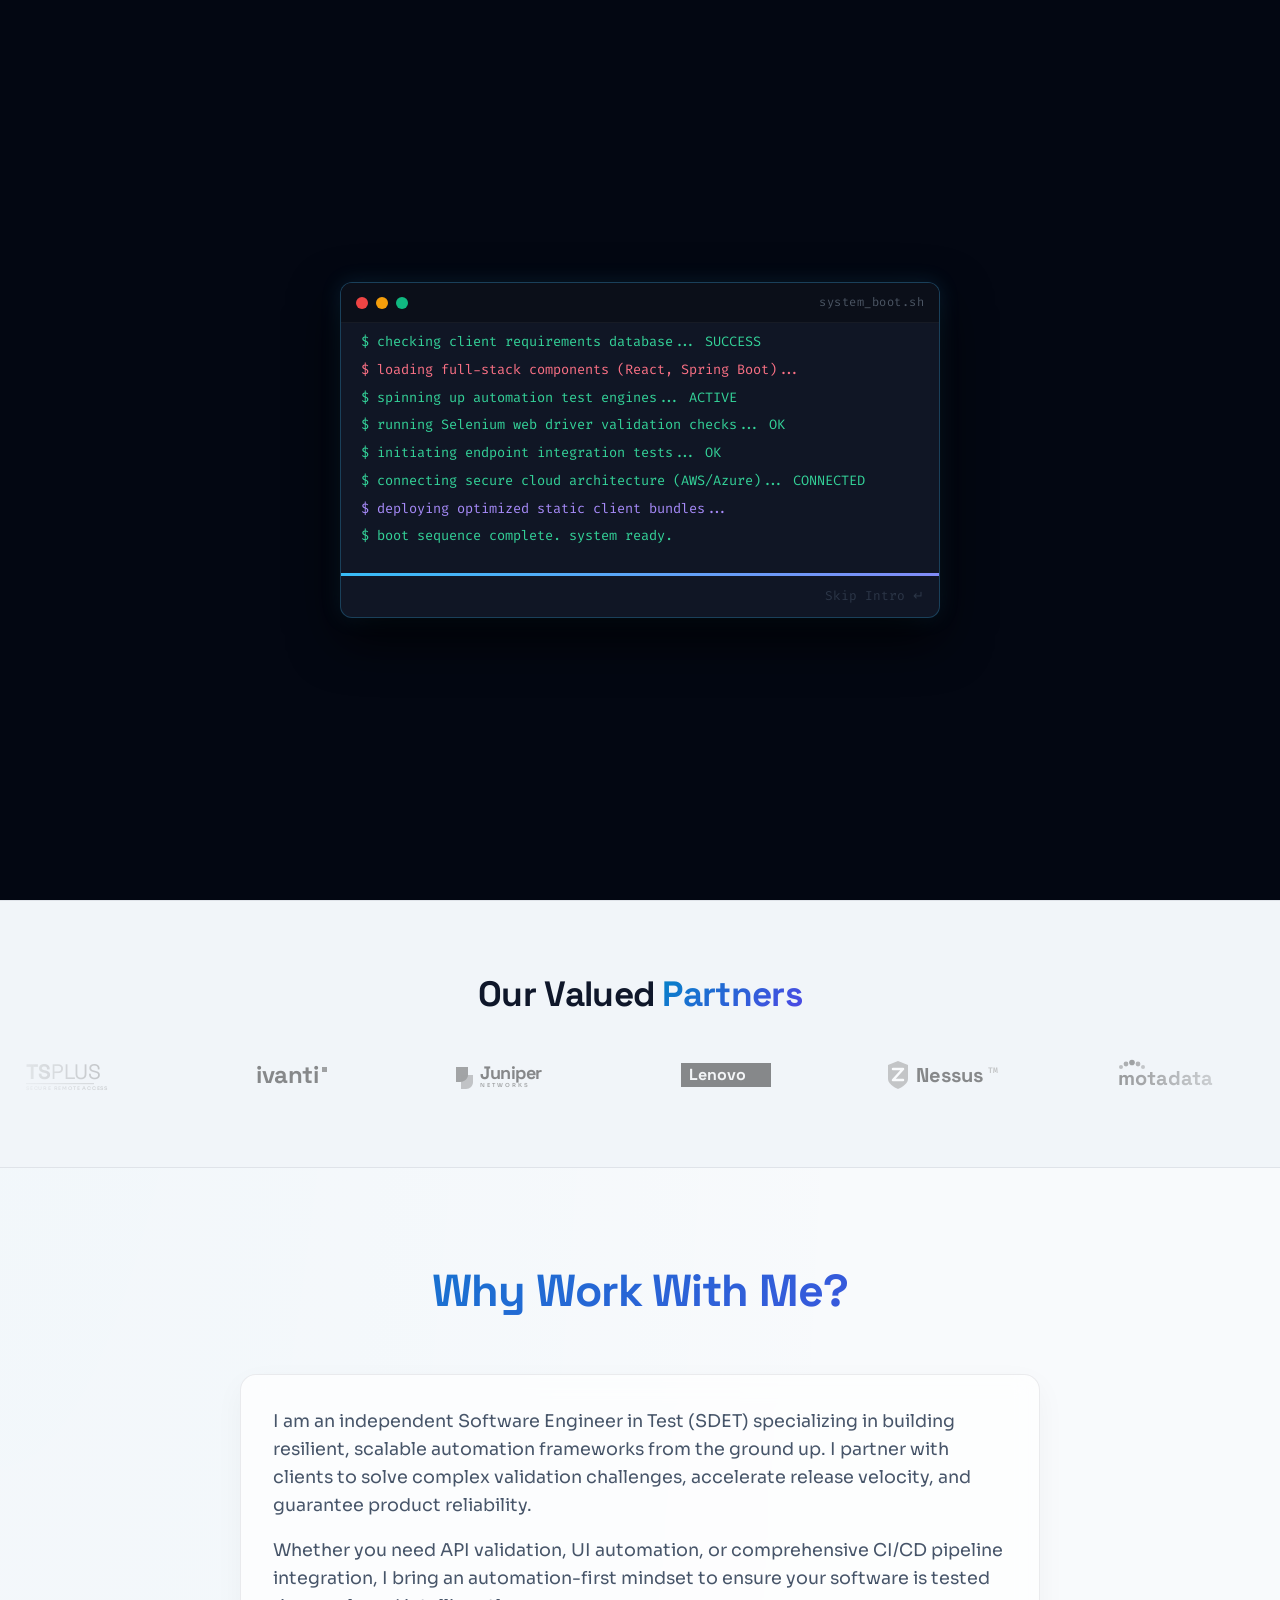
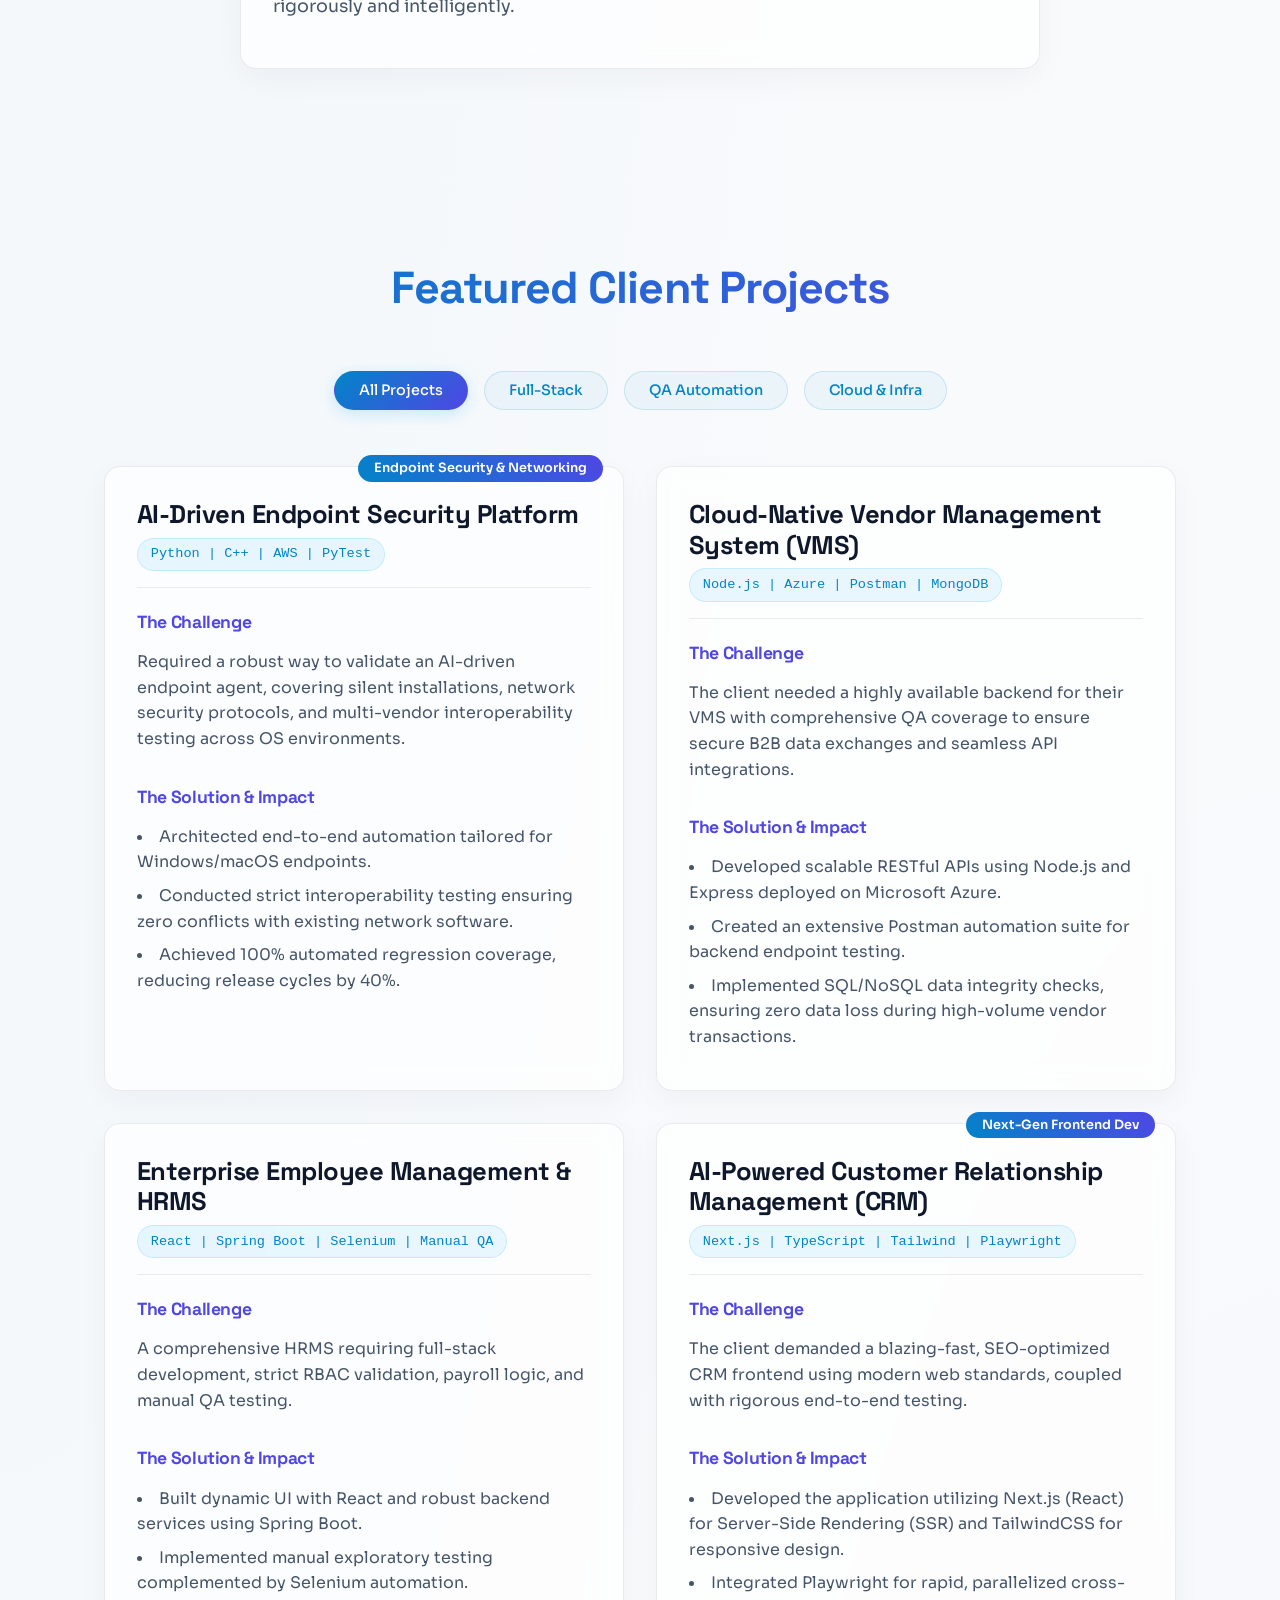
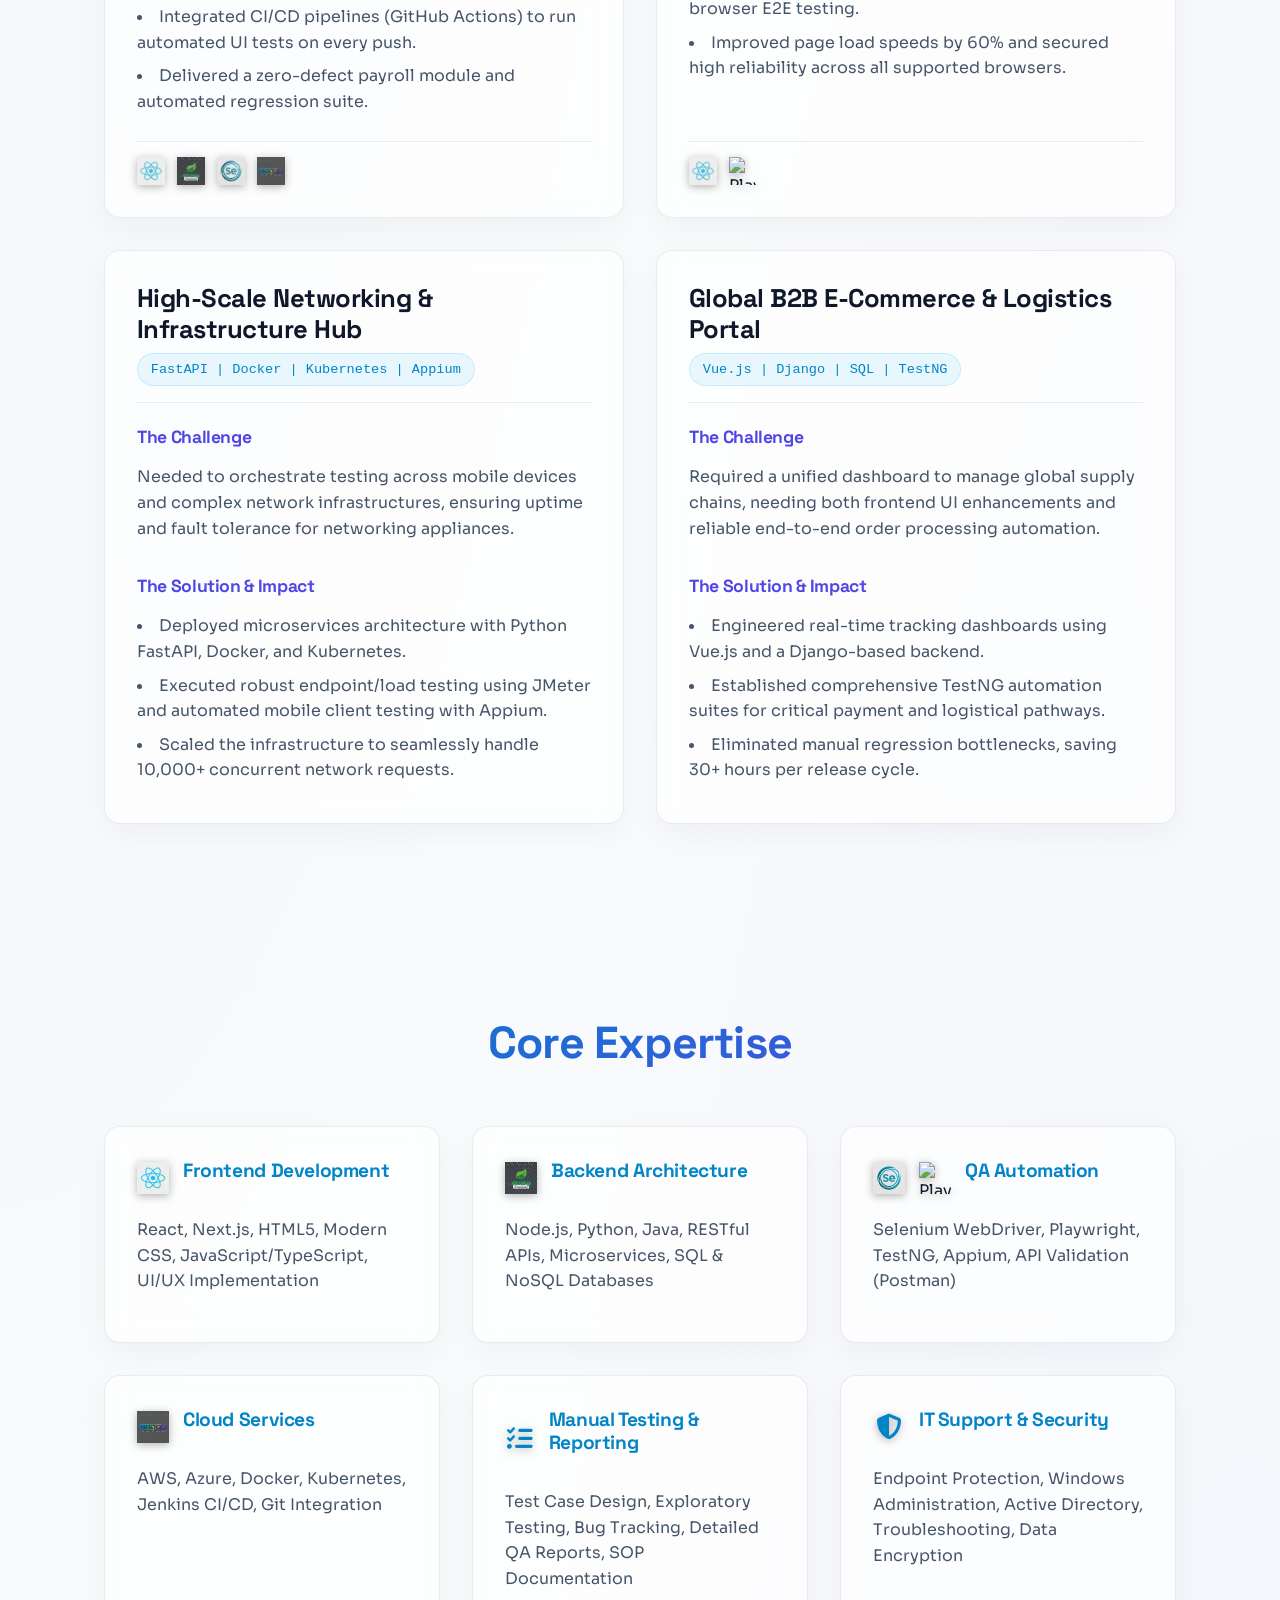
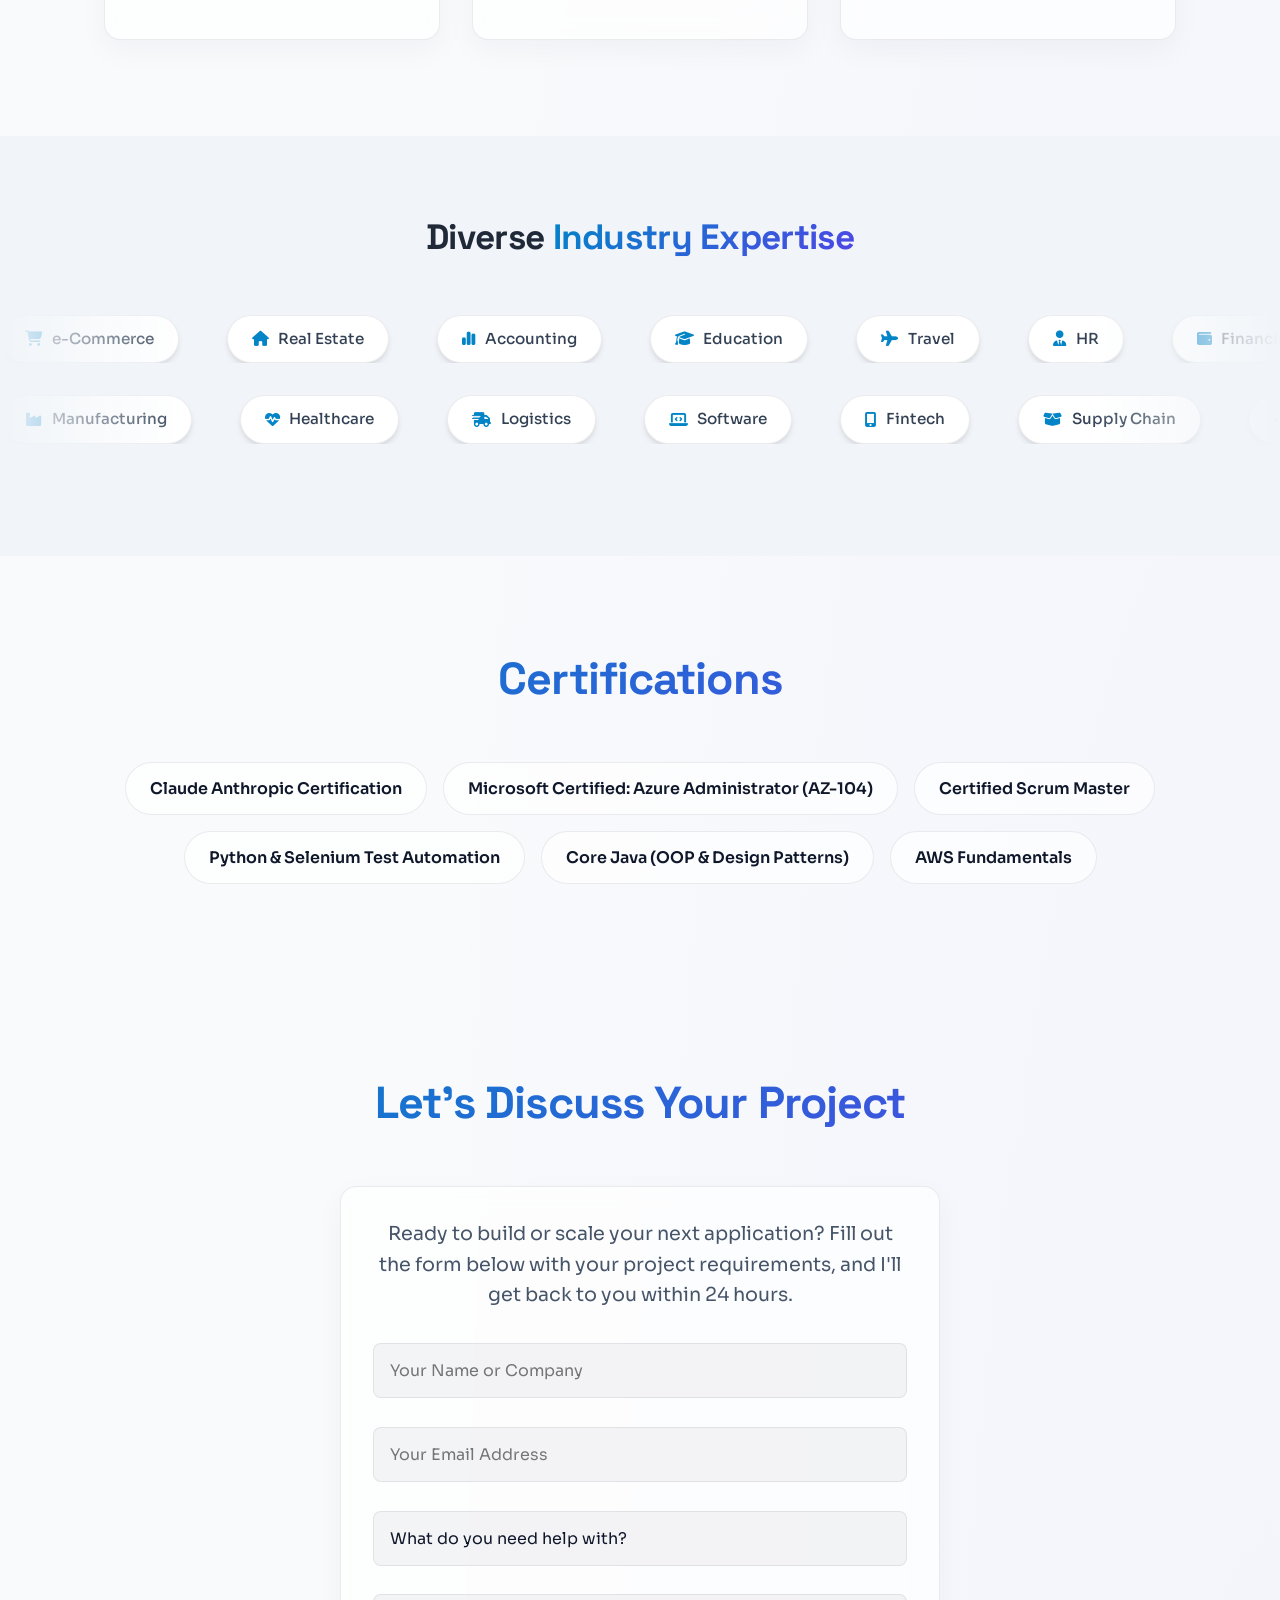
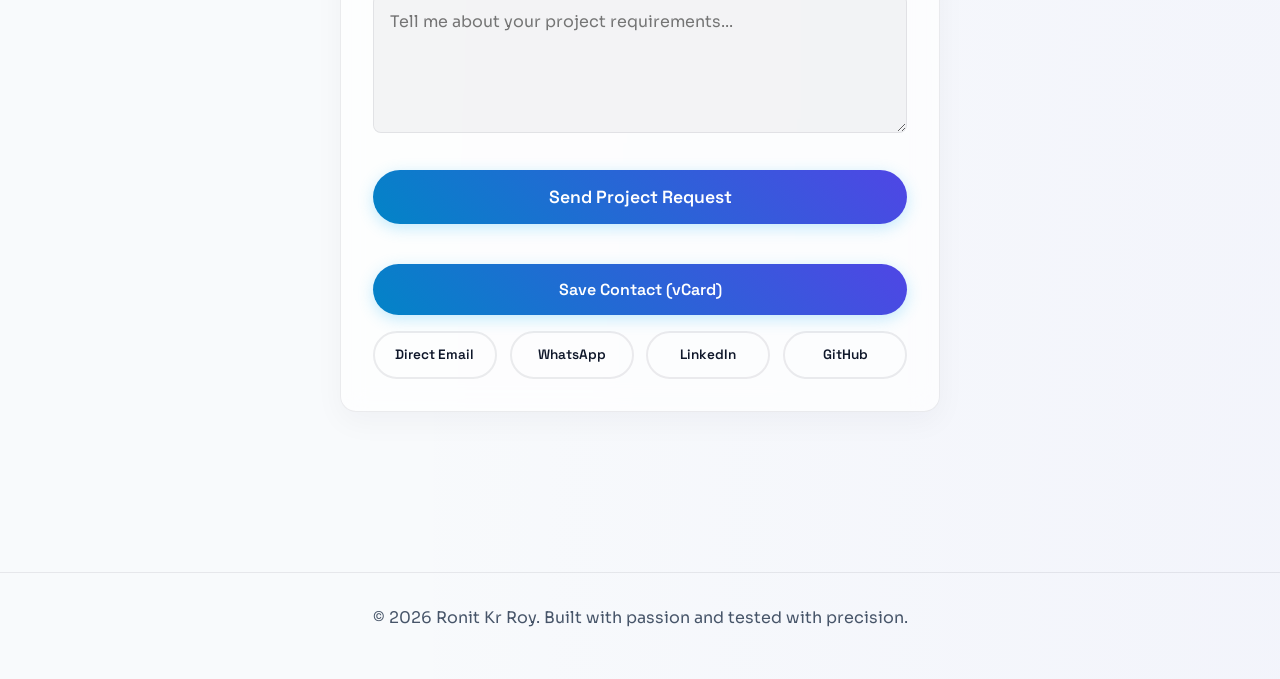
==== commit 7b4ca748: "refactor: theme partner logos with CSS variables and add resume.pdf to build assets" ====
--- a/index.html
+++ b/index.html
@@ -90,15 +90,17 @@
             <div class="partners-marquee">
                 <div class="marquee-track">
                     <div class="logo-group">
-                                <text x="10" y="24" fill="#334155" font-family="'Space Grotesk', sans-serif" font-weight="800" font-size="21" letter-spacing="-0.5">TS</text>
-                                <text x="35" y="24" fill="#64748b" font-family="'Space Grotesk', sans-serif" font-weight="400" font-size="21" letter-spacing="-0.5">PLUS</text>
-                                <rect x="10" y="28" width="68" height="1.2" fill="#94a3b8"/>
-                                <text x="10" y="35" fill="#94a3b8" font-family="'Sora', sans-serif" font-weight="600" font-size="5" letter-spacing="0.8">SECURE REMOTE ACCESS</text>
+                        <div class="logo-item">
+                            <svg width="150" height="40" viewBox="0 0 150 40" fill="none" xmlns="http://www.w3.org/2000/svg">
+                                <text x="10" y="24" fill="var(--partner-logo-color)" font-family="'Space Grotesk', sans-serif" font-weight="800" font-size="21" letter-spacing="-0.5">TS</text>
+                                <text x="35" y="24" fill="var(--partner-logo-color)" font-family="'Space Grotesk', sans-serif" font-weight="400" font-size="21" letter-spacing="-0.5" opacity="0.8">PLUS</text>
+                                <rect x="10" y="28" width="68" height="1.2" fill="var(--partner-logo-color)" opacity="0.5"/>
+                                <text x="10" y="35" fill="var(--partner-logo-color)" font-family="'Sora', sans-serif" font-weight="600" font-size="5" letter-spacing="0.8" opacity="0.6">SECURE REMOTE ACCESS</text>
                             </svg>
                         </div>
                         <div class="logo-item">
                             <svg width="120" height="40" viewBox="0 0 120 40" fill="none" xmlns="http://www.w3.org/2000/svg">
-                                <text x="10" y="28" fill="#1e293b" font-family="'Space Grotesk', sans-serif" font-weight="700" font-size="24" letter-spacing="-0.5">ivanti</text>
+                                <text x="10" y="28" fill="var(--partner-logo-color)" font-family="'Space Grotesk', sans-serif" font-weight="700" font-size="24" letter-spacing="-0.5">ivanti</text>
                                 <rect x="76" y="12" width="5" height="5" fill="#ef4444"/>
                             </svg>
                         </div>
@@ -106,14 +108,14 @@
                             <svg width="150" height="40" viewBox="0 0 150 40" fill="none" xmlns="http://www.w3.org/2000/svg">
                                 <path d="M10 12 H22 V20 C22 24 18 27 14 27 H10 V12 Z" fill="#0284c7"/>
                                 <path d="M15 20 H27 V27 C27 31 24 34 20 34 H15 V20 Z" fill="#0284c7" opacity="0.6"/>
-                                <text x="34" y="24" fill="#0f172a" font-family="'Space Grotesk', sans-serif" font-weight="700" font-size="18" letter-spacing="-0.5">Juniper</text>
-                                <text x="34" y="32" fill="#64748b" font-family="'Sora', sans-serif" font-weight="600" font-size="5.5" letter-spacing="2">NETWORKS</text>
+                                <text x="34" y="24" fill="var(--partner-logo-color)" font-family="'Space Grotesk', sans-serif" font-weight="700" font-size="18" letter-spacing="-0.5">Juniper</text>
+                                <text x="34" y="32" fill="var(--partner-logo-color)" font-family="'Sora', sans-serif" font-weight="600" font-size="5.5" letter-spacing="2" opacity="0.7">NETWORKS</text>
                             </svg>
                         </div>
                         <div class="logo-item">
                             <svg width="120" height="40" viewBox="0 0 120 40" fill="none" xmlns="http://www.w3.org/2000/svg">
-                                <rect x="5" y="8" width="90" height="24" fill="#111827"/>
-                                <text x="13" y="25" fill="#ffffff" font-family="'Space Grotesk', sans-serif" font-weight="700" font-size="16">Lenovo</text>
+                                <rect x="5" y="8" width="90" height="24" fill="var(--partner-logo-color)"/>
+                                <text x="13" y="25" fill="var(--partners-bg)" font-family="'Space Grotesk', sans-serif" font-weight="700" font-size="16">Lenovo</text>
                             </svg>
                         </div>
                     </div>
@@ -122,31 +124,31 @@
                             <svg width="150" height="40" viewBox="0 0 150 40" fill="none" xmlns="http://www.w3.org/2000/svg">
                                 <path d="M22 6 L32 10 V24 C32 30 22 34 22 34 C22 34 12 30 12 24 V10 L22 6 Z" fill="#38bdf8"/>
                                 <path d="M17 14 H27 L17 25 H27" stroke="white" stroke-width="2.5" stroke-linecap="round" stroke-linejoin="round"/>
-                                <text x="40" y="27" fill="#1e293b" font-family="'Space Grotesk', sans-serif" font-weight="700" font-size="20">Nessus</text>
+                                <text x="40" y="27" fill="var(--partner-logo-color)" font-family="'Space Grotesk', sans-serif" font-weight="700" font-size="20">Nessus</text>
                                 <text x="112" y="18" fill="#38bdf8" font-family="'Fira Code', monospace" font-weight="600" font-size="8">TM</text>
                             </svg>
                         </div>
                         <div class="logo-item">
                             <svg width="150" height="40" viewBox="0 0 150 40" fill="none" xmlns="http://www.w3.org/2000/svg">
-                                <circle cx="15" cy="12" r="2" fill="#64748b"/>
-                                <circle cx="20" cy="9" r="2.4" fill="#475569"/>
-                                <circle cx="26" cy="7.5" r="2.8" fill="#334155"/>
-                                <circle cx="32" cy="9" r="2.4" fill="#475569"/>
-                                <circle cx="37" cy="12" r="2" fill="#64748b"/>
-                                <text x="12" y="30" fill="#0f172a" font-family="'Space Grotesk', sans-serif" font-weight="700" font-size="20">motadata</text>
+                                <circle cx="15" cy="12" r="2" fill="var(--partner-logo-color)" opacity="0.6"/>
+                                <circle cx="20" cy="9" r="2.4" fill="var(--partner-logo-color)" opacity="0.8"/>
+                                <circle cx="26" cy="7.5" r="2.8" fill="var(--partner-logo-color)"/>
+                                <circle cx="32" cy="9" r="2.4" fill="var(--partner-logo-color)" opacity="0.8"/>
+                                <circle cx="37" cy="12" r="2" fill="var(--partner-logo-color)" opacity="0.6"/>
+                                <text x="12" y="30" fill="var(--partner-logo-color)" font-family="'Space Grotesk', sans-serif" font-weight="700" font-size="20">motadata</text>
                             </svg>
                         </div>
                         <div class="logo-item">
                             <svg width="150" height="40" viewBox="0 0 150 40" fill="none" xmlns="http://www.w3.org/2000/svg">
-                                <text x="10" y="24" fill="#334155" font-family="'Space Grotesk', sans-serif" font-weight="800" font-size="21" letter-spacing="-0.5">TS</text>
-                                <text x="35" y="24" fill="#64748b" font-family="'Space Grotesk', sans-serif" font-weight="400" font-size="21" letter-spacing="-0.5">PLUS</text>
-                                <rect x="10" y="28" width="68" height="1.2" fill="#94a3b8"/>
-                                <text x="10" y="35" fill="#94a3b8" font-family="'Sora', sans-serif" font-weight="600" font-size="5" letter-spacing="0.8">SECURE REMOTE ACCESS</text>
+                                <text x="10" y="24" fill="var(--partner-logo-color)" font-family="'Space Grotesk', sans-serif" font-weight="800" font-size="21" letter-spacing="-0.5">TS</text>
+                                <text x="35" y="24" fill="var(--partner-logo-color)" font-family="'Space Grotesk', sans-serif" font-weight="400" font-size="21" letter-spacing="-0.5" opacity="0.8">PLUS</text>
+                                <rect x="10" y="28" width="68" height="1.2" fill="var(--partner-logo-color)" opacity="0.5"/>
+                                <text x="10" y="35" fill="var(--partner-logo-color)" font-family="'Sora', sans-serif" font-weight="600" font-size="5" letter-spacing="0.8" opacity="0.6">SECURE REMOTE ACCESS</text>
                             </svg>
                         </div>
                         <div class="logo-item">
                             <svg width="120" height="40" viewBox="0 0 120 40" fill="none" xmlns="http://www.w3.org/2000/svg">
-                                <text x="10" y="28" fill="#1e293b" font-family="'Space Grotesk', sans-serif" font-weight="700" font-size="24" letter-spacing="-0.5">ivanti</text>
+                                <text x="10" y="28" fill="var(--partner-logo-color)" font-family="'Space Grotesk', sans-serif" font-weight="700" font-size="24" letter-spacing="-0.5">ivanti</text>
                                 <rect x="76" y="12" width="5" height="5" fill="#ef4444"/>
                             </svg>
                         </div>
@@ -154,14 +156,14 @@
                             <svg width="150" height="40" viewBox="0 0 150 40" fill="none" xmlns="http://www.w3.org/2000/svg">
                                 <path d="M10 12 H22 V20 C22 24 18 27 14 27 H10 V12 Z" fill="#0284c7"/>
                                 <path d="M15 20 H27 V27 C27 31 24 34 20 34 H15 V20 Z" fill="#0284c7" opacity="0.6"/>
-                                <text x="34" y="24" fill="#0f172a" font-family="'Space Grotesk', sans-serif" font-weight="700" font-size="18" letter-spacing="-0.5">Juniper</text>
-                                <text x="34" y="32" fill="#64748b" font-family="'Sora', sans-serif" font-weight="600" font-size="5.5" letter-spacing="2">NETWORKS</text>
+                                <text x="34" y="24" fill="var(--partner-logo-color)" font-family="'Space Grotesk', sans-serif" font-weight="700" font-size="18" letter-spacing="-0.5">Juniper</text>
+                                <text x="34" y="32" fill="var(--partner-logo-color)" font-family="'Sora', sans-serif" font-weight="600" font-size="5.5" letter-spacing="2" opacity="0.7">NETWORKS</text>
                             </svg>
                         </div>
                         <div class="logo-item">
                             <svg width="120" height="40" viewBox="0 0 120 40" fill="none" xmlns="http://www.w3.org/2000/svg">
-                                <rect x="5" y="8" width="90" height="24" fill="#111827"/>
-                                <text x="13" y="25" fill="#ffffff" font-family="'Space Grotesk', sans-serif" font-weight="700" font-size="16">Lenovo</text>
+                                <rect x="5" y="8" width="90" height="24" fill="var(--partner-logo-color)"/>
+                                <text x="13" y="25" fill="var(--partners-bg)" font-family="'Space Grotesk', sans-serif" font-weight="700" font-size="16">Lenovo</text>
                             </svg>
                         </div>
                     </div>
@@ -409,6 +411,11 @@
                         <span class="ind-pill"><i class="fa-solid fa-plane"></i> Travel</span>
                         <span class="ind-pill"><i class="fa-solid fa-user-tie"></i> HR</span>
                         <span class="ind-pill"><i class="fa-solid fa-wallet"></i> Financial</span>
+                        <span class="ind-pill"><i class="fa-solid fa-shield-halved"></i> McAfee</span>
+                        <span class="ind-pill"><i class="fa-solid fa-shield-virus"></i> Crowdstrike</span>
+                        <span class="ind-pill"><i class="fa-solid fa-shield"></i> Avast</span>
+                        <span class="ind-pill"><i class="fa-solid fa-lock"></i> Forcepoint</span>
+                        <span class="ind-pill"><i class="fa-solid fa-shield-halved"></i> SentinelOne</span>
                     </div>
                     <div class="pill-group">
                         <span class="ind-pill"><i class="fa-solid fa-cart-shopping"></i> e-Commerce</span>
@@ -418,6 +425,11 @@
                         <span class="ind-pill"><i class="fa-solid fa-plane"></i> Travel</span>
                         <span class="ind-pill"><i class="fa-solid fa-user-tie"></i> HR</span>
                         <span class="ind-pill"><i class="fa-solid fa-wallet"></i> Financial</span>
+                        <span class="ind-pill"><i class="fa-solid fa-shield-halved"></i> McAfee</span>
+                        <span class="ind-pill"><i class="fa-solid fa-shield-virus"></i> Crowdstrike</span>
+                        <span class="ind-pill"><i class="fa-solid fa-shield"></i> Avast</span>
+                        <span class="ind-pill"><i class="fa-solid fa-lock"></i> Forcepoint</span>
+                        <span class="ind-pill"><i class="fa-solid fa-shield-halved"></i> SentinelOne</span>
                     </div>
                 </div>
             </div>
@@ -431,6 +443,9 @@
                         <span class="ind-pill"><i class="fa-solid fa-laptop-code"></i> Software</span>
                         <span class="ind-pill"><i class="fa-solid fa-mobile-screen-button"></i> Fintech</span>
                         <span class="ind-pill"><i class="fa-solid fa-box-open"></i> Supply Chain</span>
+                        <span class="ind-pill"><i class="fa-solid fa-users-gear"></i> CSM</span>
+                        <span class="ind-pill"><i class="fa-solid fa-user-check"></i> BGV</span>
+                        <span class="ind-pill"><i class="fa-solid fa-sitemap"></i> HRMS</span>
                     </div>
                     <div class="pill-group">
                         <span class="ind-pill"><i class="fa-solid fa-industry"></i> Manufacturing</span>
@@ -439,6 +454,9 @@
                         <span class="ind-pill"><i class="fa-solid fa-laptop-code"></i> Software</span>
                         <span class="ind-pill"><i class="fa-solid fa-mobile-screen-button"></i> Fintech</span>
                         <span class="ind-pill"><i class="fa-solid fa-box-open"></i> Supply Chain</span>
+                        <span class="ind-pill"><i class="fa-solid fa-users-gear"></i> CSM</span>
+                        <span class="ind-pill"><i class="fa-solid fa-user-check"></i> BGV</span>
+                        <span class="ind-pill"><i class="fa-solid fa-sitemap"></i> HRMS</span>
                     </div>
                 </div>
             </div>
--- a/style.css
+++ b/style.css
@@ -20,8 +20,9 @@
     --body-glow-2: rgba(129, 140, 248, 0.05);
     --name-color: #ffffff;
     --project-title-color: #ffffff;
-    --partners-bg: #ffffff;
-    --partners-title-color: #1f2937;
+    --partners-bg: #0b0f19;
+    --partners-title-color: var(--text-primary);
+    --partner-logo-color: #94a3b8;
     --industry-bg: #030712;
     --industry-title-color: #ffffff;
     --industry-pill-bg: #111827;
@@ -52,8 +53,9 @@
     --body-glow-2: rgba(79, 70, 229, 0.03);
     --name-color: #0f172a;
     --project-title-color: #0f172a;
-    --partners-bg: #ffffff;
-    --partners-title-color: #1f2937;
+    --partners-bg: #f1f5f9;
+    --partners-title-color: var(--text-primary);
+    --partner-logo-color: #334155;
     --industry-bg: #f1f5f9;
     --industry-title-color: #1f2937;
     --industry-pill-bg: #ffffff;
@@ -71,6 +73,11 @@
     padding: 0;
     box-sizing: border-box;
     scroll-behavior: smooth;
+}
+
+html, body {
+    overflow-x: hidden;
+    width: 100%;
 }
 
 body {
@@ -81,7 +88,6 @@
     color: var(--text-primary);
     font-family: var(--font-main);
     line-height: 1.6;
-    overflow-x: hidden;
     transition: background-color 0.3s ease, color 0.3s ease, background-image 0.3s ease;
 }
 
@@ -128,6 +134,7 @@
 .header {
     position: fixed;
     top: 0;
+    left: 0;
     width: 100%;
     padding: 1rem 5%;
     display: flex;
@@ -618,7 +625,8 @@
         width: 300px;
         box-shadow: -10px 0 30px rgba(0, 0, 0, 0.5);
         transform: translateX(100%);
-        transition: transform 0.4s cubic-bezier(0.16, 1, 0.3, 1);
+        visibility: hidden;
+        transition: transform 0.4s cubic-bezier(0.16, 1, 0.3, 1), visibility 0.4s ease;
         z-index: 999;
     }
 
@@ -630,6 +638,7 @@
     
     .nav-links.nav-active {
         transform: translateX(0%);
+        visibility: visible;
     }
 
     .nav-links li {
@@ -655,6 +664,9 @@
     .hero-cta {
         flex-direction: column;
         gap: 1rem;
+        width: 100%;
+        max-width: 320px;
+        margin: 0 auto;
     }
 
     .projects-detailed-grid {
@@ -665,7 +677,11 @@
 
 @media screen and (max-width: 768px) {
     .section {
-        padding: 4rem 1.5rem;
+        padding: 4rem 1.25rem;
+    }
+    
+    .glass-panel {
+        padding: 1.25rem;
     }
     
     h2.section-title {
@@ -673,8 +689,18 @@
         margin-bottom: 2.5rem;
     }
     
+    .partners-title, .industry-title {
+        font-size: 1.8rem;
+        margin-bottom: 2rem;
+    }
+    
+    .skills-grid {
+        grid-template-columns: repeat(auto-fit, minmax(200px, 1fr));
+        gap: 1.5rem;
+    }
+    
     .hero {
-        padding: 0 1.5rem;
+        padding: 0 1.25rem;
     }
     
     .hero-summary {
@@ -683,7 +709,7 @@
     }
     
     .contact-content {
-        padding: 1.5rem;
+        padding: 1.25rem;
     }
     
     .contact-social-grid {
@@ -700,6 +726,14 @@
 @media screen and (max-width: 480px) {
     .contact-social-grid {
         grid-template-columns: 1fr;
+    }
+    
+    .project-header h3 {
+        font-size: 1.35rem;
+    }
+    
+    .nav-actions {
+        gap: 1rem;
     }
 }
 
@@ -851,8 +885,9 @@
     background-color: var(--partners-bg);
     padding: 4.5rem 0;
     text-align: center;
-    border-bottom: 1px solid rgba(0, 0, 0, 0.05);
-    transition: background-color 0.3s ease;
+    border-top: 1px solid var(--glass-border);
+    border-bottom: 1px solid var(--glass-border);
+    transition: background-color 0.3s ease, border-color 0.3s ease;
 }
 
 .partners-title {
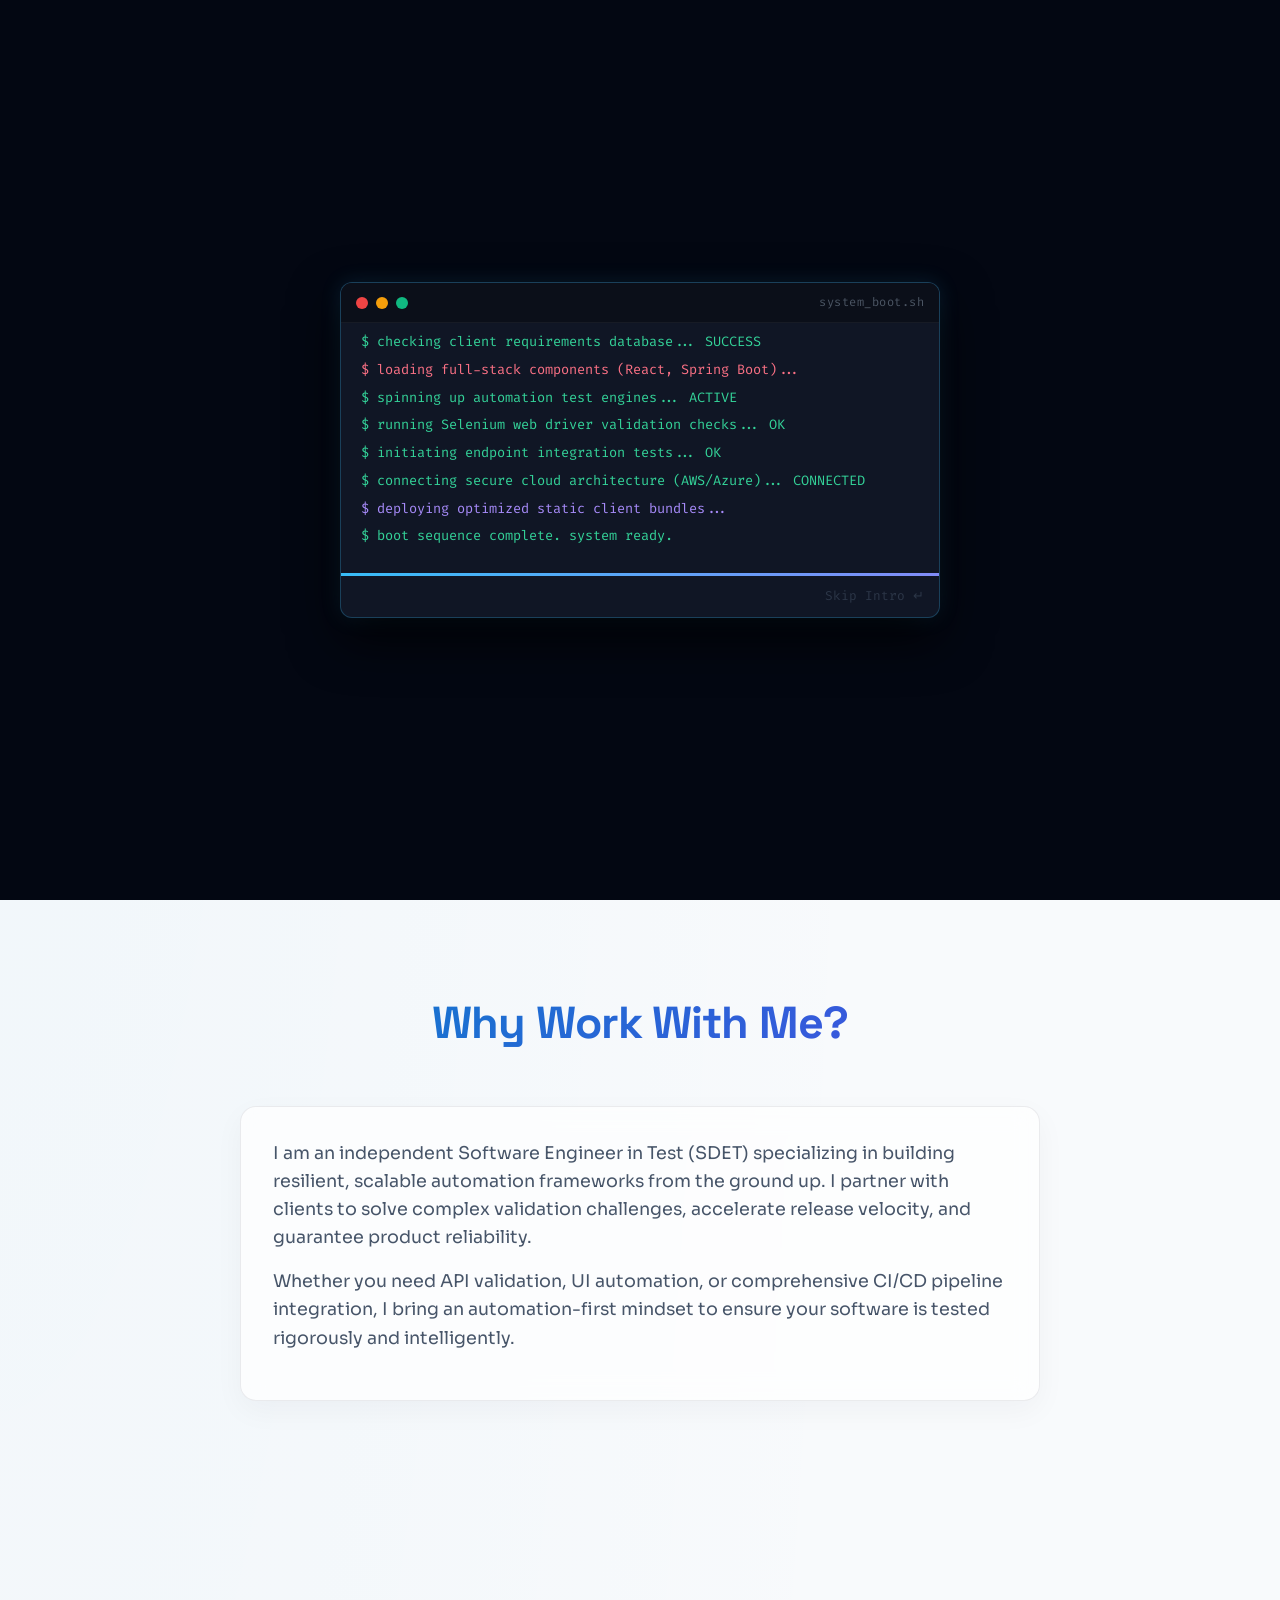
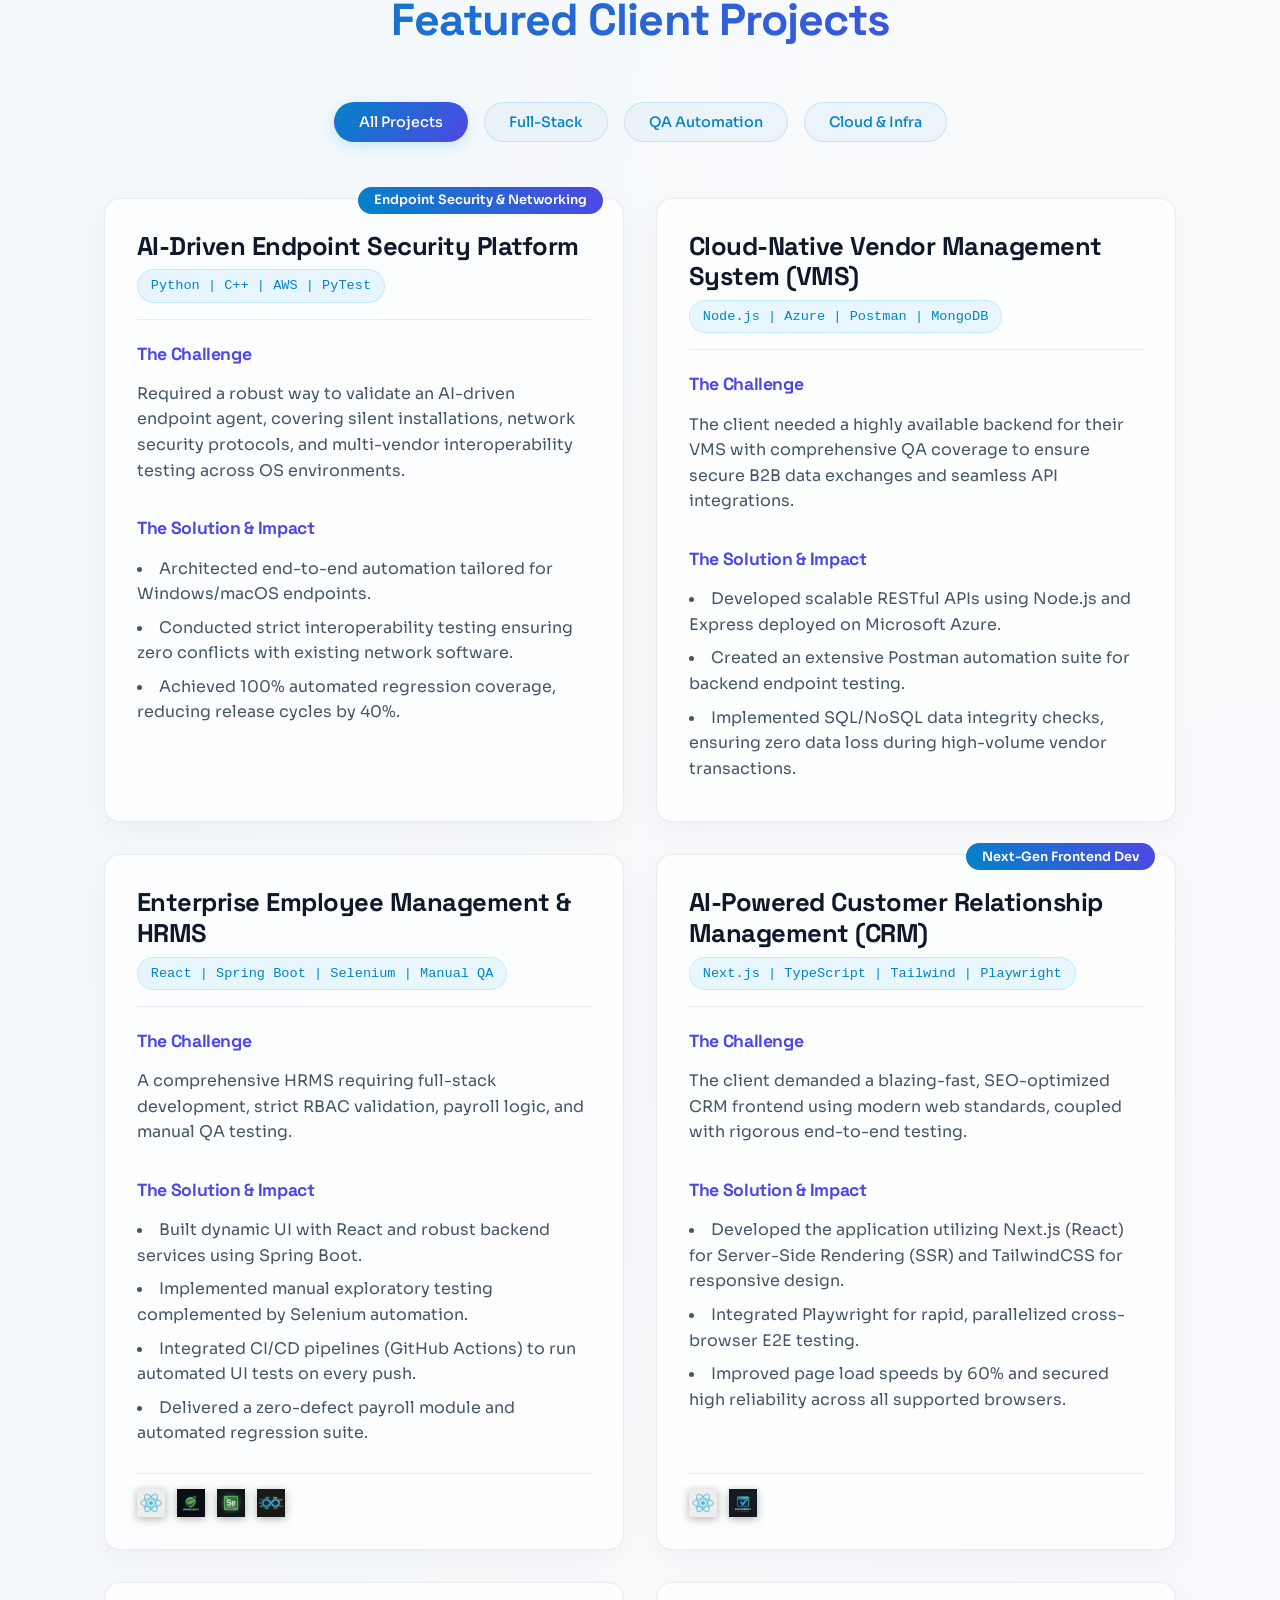
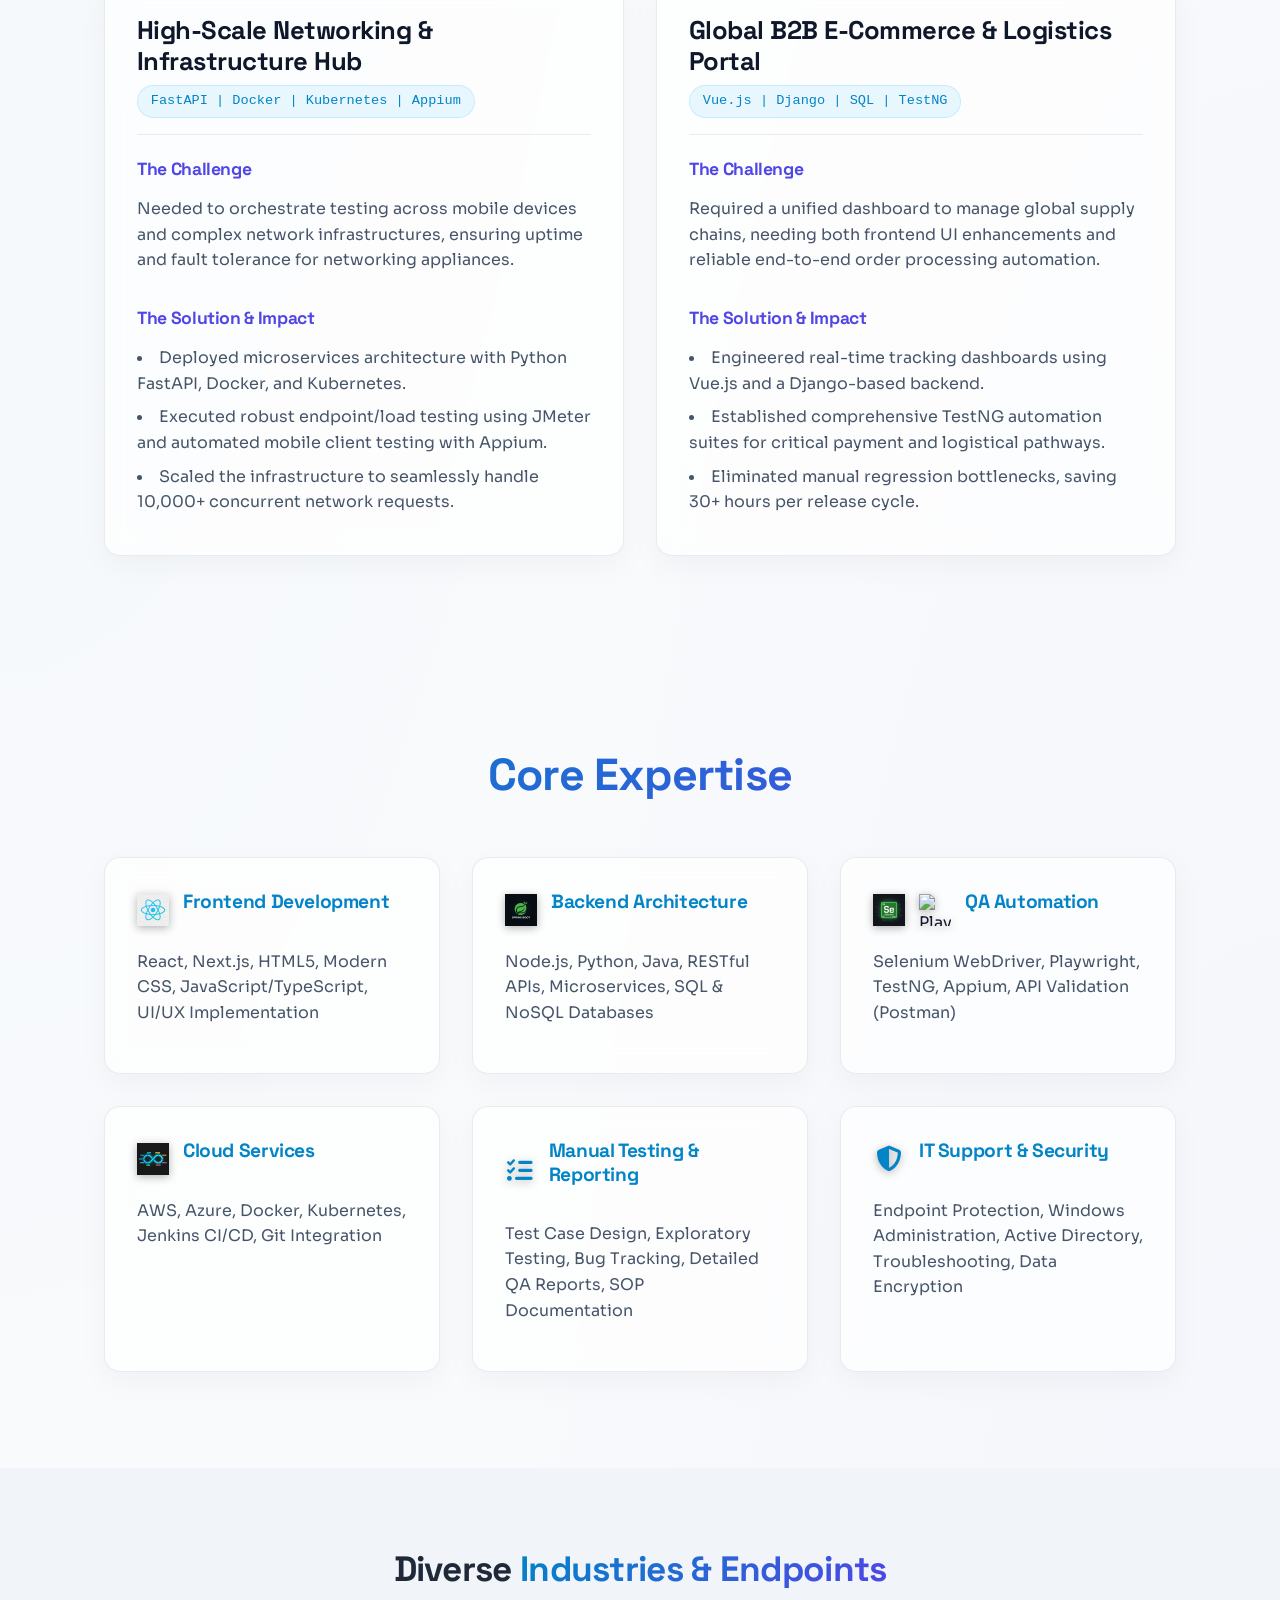
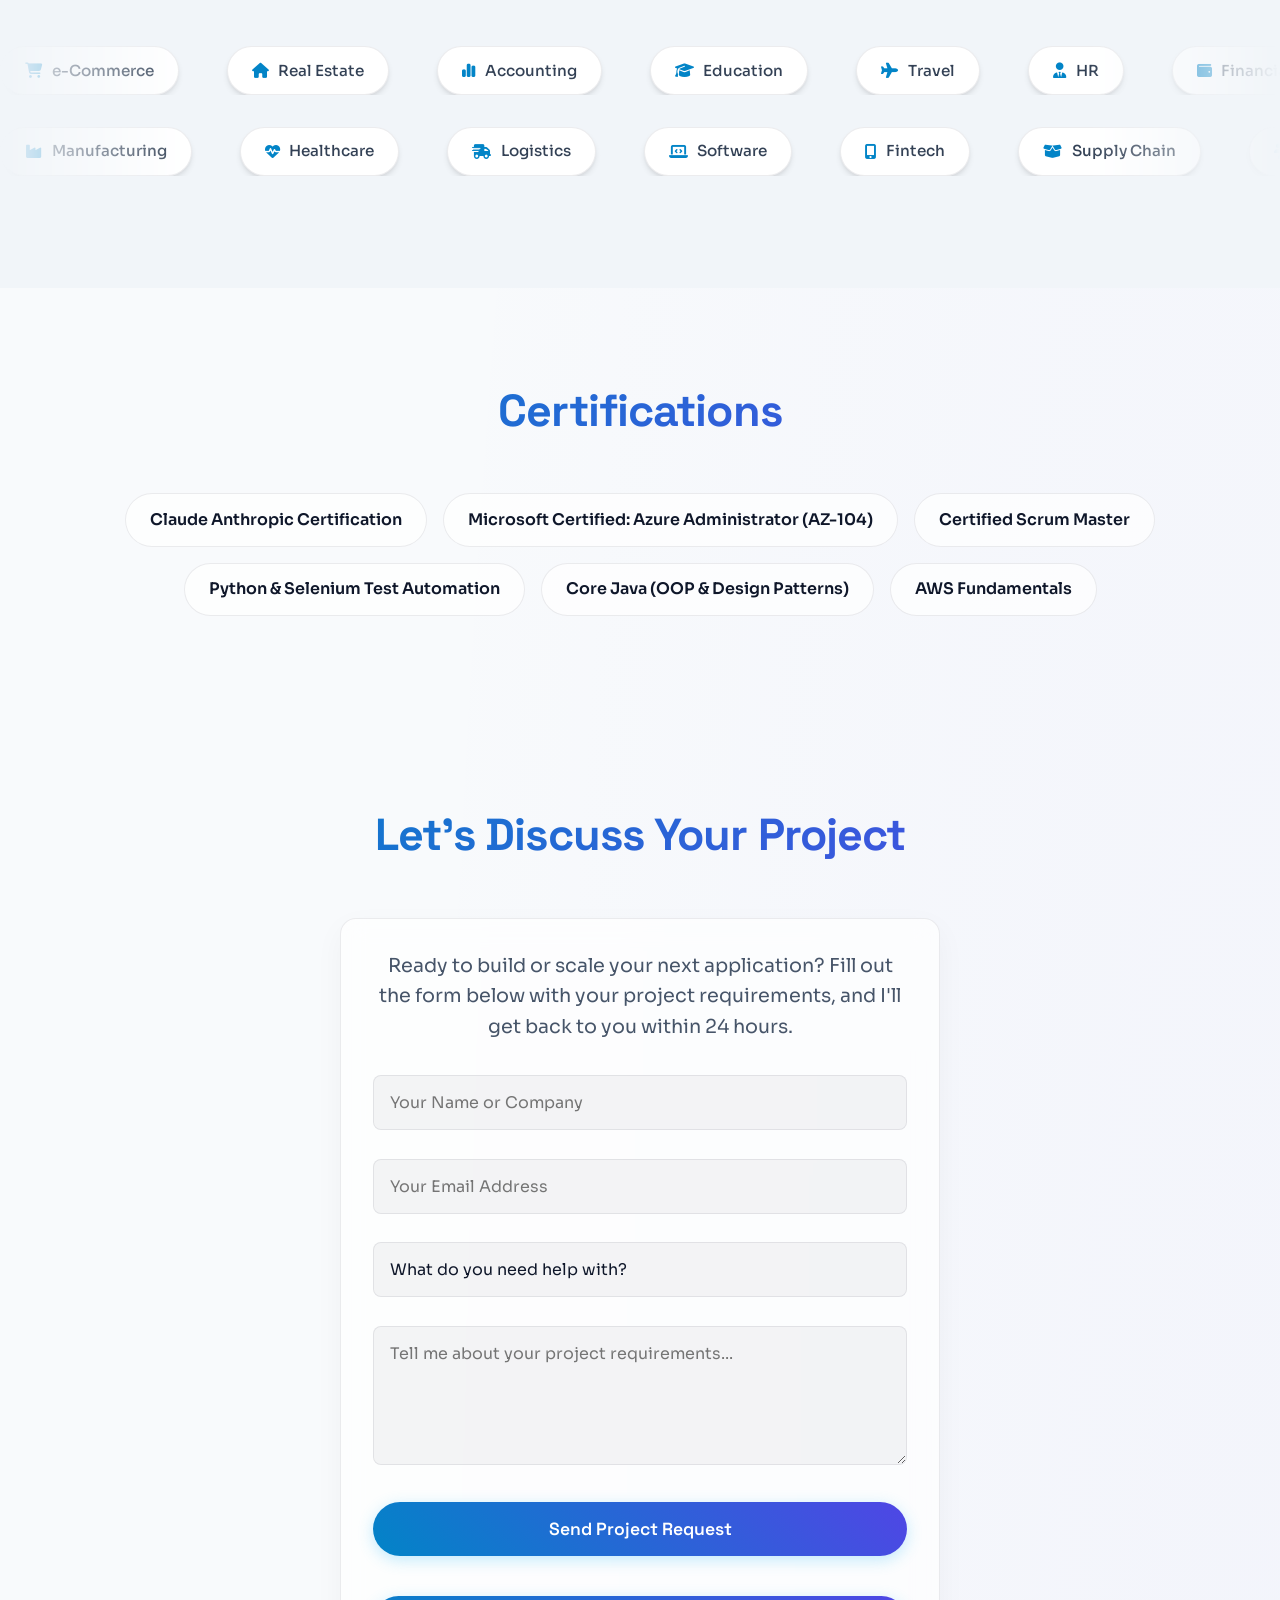
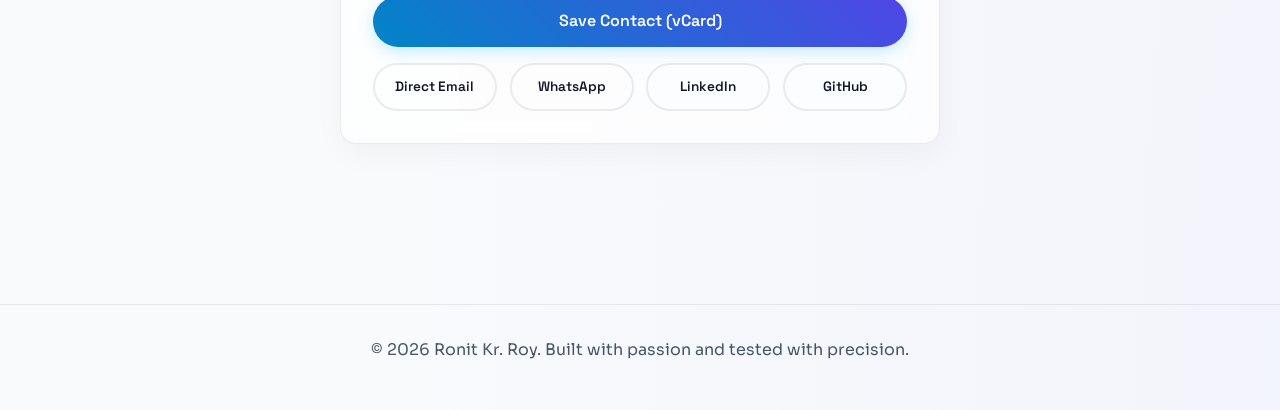
==== commit 2d0672f8: "Fix broken Playwright icon and update README" ====
--- a/index.html
+++ b/index.html
@@ -3,8 +3,8 @@
 <head>
     <meta charset="UTF-8">
     <meta name="viewport" content="width=device-width, initial-scale=1.0">
-    <title>Ronit Kr Roy | Freelance SDET & Automation Expert</title>
-    <meta name="description" content="Portfolio of Ronit Kr Roy, showcasing freelance projects in automated testing, framework development, and quality engineering.">
+    <title>Ronit Kr. Roy | Freelance SDET & Automation Expert</title>
+    <meta name="description" content="Portfolio of Ronit Kr. Roy, showcasing freelance projects in automated testing, framework development, and quality engineering.">
     <link href="https://fonts.googleapis.com/css2?family=Sora:wght@300;400;500;600;700&family=Space+Grotesk:wght@400;500;600;700&family=Fira+Code:wght@400;500&display=swap" rel="stylesheet">
     <link rel="stylesheet" href="https://cdnjs.cloudflare.com/ajax/libs/font-awesome/6.4.0/css/all.min.css">
     <link rel="stylesheet" href="style.css?v=1.4">
@@ -44,7 +44,7 @@
 
     <header class="header">
         <nav class="nav">
-            <div class="logo">RKR.</div>
+            <a href="index.html" class="logo">RKR.</a>
             <ul class="nav-links">
                 <li><a href="#about">About</a></li>
                 <li><a href="#skills">Expertise</a></li>
@@ -71,7 +71,7 @@
         <section id="hero" class="hero">
             <div class="hero-content">
                 <p class="greeting">Hi, I am</p>
-                <h1 class="name">Ronit Kr Roy</h1>
+                <h1 class="name">Ronit Kr. Roy</h1>
                 <h2 class="role">Freelance Full-Stack, QA Automation & Cloud Expert</h2>
                 <p class="hero-summary">
                     Delivering enterprise-scale frontend applications, robust backend architectures, comprehensive QA automation, and scalable cloud solutions.
@@ -84,7 +84,7 @@
             </div>
         </section>
 
-        <!-- Partners Section -->
+        <!-- Partners Section commented out
         <section class="partners-section">
             <h2 class="partners-title">Our Valued <span class="accent-text">Partners</span></h2>
             <div class="partners-marquee">
@@ -170,6 +170,7 @@
                 </div>
             </div>
         </section>
+        -->
 
         <!-- About Section -->
         <section id="about" class="about section">
@@ -365,7 +366,7 @@
                 <div class="skill-category glass-panel">
                     <div class="skill-header">
                         <img src="assets/selenium_icon.png" alt="Selenium" class="skill-icon" />
-                        <img src="assets/playwright_icon.png" alt="Playwright" class="skill-icon" />
+                        <img src="https://cdn.jsdelivr.net/gh/devicons/devicon@latest/icons/playwright/playwright-original.svg" alt="Playwright" class="skill-icon" />
                         <h3>QA Automation</h3>
                     </div>
                     <p>Selenium WebDriver, Playwright, TestNG, Appium, API Validation (Postman)</p>
@@ -399,7 +400,7 @@
 
         <!-- Industry Expertise Section -->
         <section class="industry-section">
-            <h2 class="industry-title">Diverse <span class="accent-text">Industry Expertise</span></h2>
+            <h2 class="industry-title">Diverse <span class="accent-text">Industries & Endpoints</span></h2>
             
             <div class="industry-marquee marquee-left">
                 <div class="marquee-track">
@@ -512,7 +513,7 @@
                     <a href="ronit_roy.vcf" download class="btn btn-primary vcard-btn">Save Contact (vCard)</a>
                     <div class="contact-social-grid">
                         <a href="mailto:ronitofficial99@gmail.com" class="btn btn-secondary">Direct Email</a>
-                        <a href="https://wa.me/918580302377?text=Hi%20Ronit,%20I%20saw%20your%20portfolio%20and%20wanted%20to%20connect!" target="_blank" rel="noopener noreferrer" class="btn btn-secondary" id="whatsapp-link">WhatsApp</a>
+                        <a href="https://wa.me/918825177143?text=Hi%20Ronit,%20I%20saw%20your%20portfolio%20and%20wanted%20to%20connect!" target="_blank" rel="noopener noreferrer" class="btn btn-secondary" id="whatsapp-link">WhatsApp</a>
                         <a href="https://linkedin.com/in/ronit-kumar-roy-a1b519" target="_blank" rel="noopener noreferrer" class="btn btn-secondary">LinkedIn</a>
                         <a href="https://github.com/" target="_blank" rel="noopener noreferrer" class="btn btn-secondary">GitHub</a>
                     </div>
@@ -522,7 +523,7 @@
     </main>
 
     <footer class="footer">
-        <p>&copy; <span id="year"></span> Ronit Kr Roy. Built with passion and tested with precision.</p>
+        <p>&copy; <span id="year"></span> Ronit Kr. Roy. Built with passion and tested with precision.</p>
     </footer>
 
     <!-- Custom Cursor Follower -->
--- a/style.css
+++ b/style.css
@@ -159,6 +159,7 @@
     font-weight: 800;
     color: var(--accent-primary);
     letter-spacing: 2px;
+    text-decoration: none;
 }
 
 .nav-links {
@@ -958,6 +959,7 @@
     font-weight: 500;
     font-size: 0.95rem;
     white-space: nowrap;
+    flex-shrink: 0;
     transition: border-color 0.3s ease, background-color 0.3s ease, transform 0.3s ease, color 0.3s ease;
     box-shadow: 0 4px 6px -1px rgba(0, 0, 0, 0.1), 0 2px 4px -1px rgba(0, 0, 0, 0.06);
 }
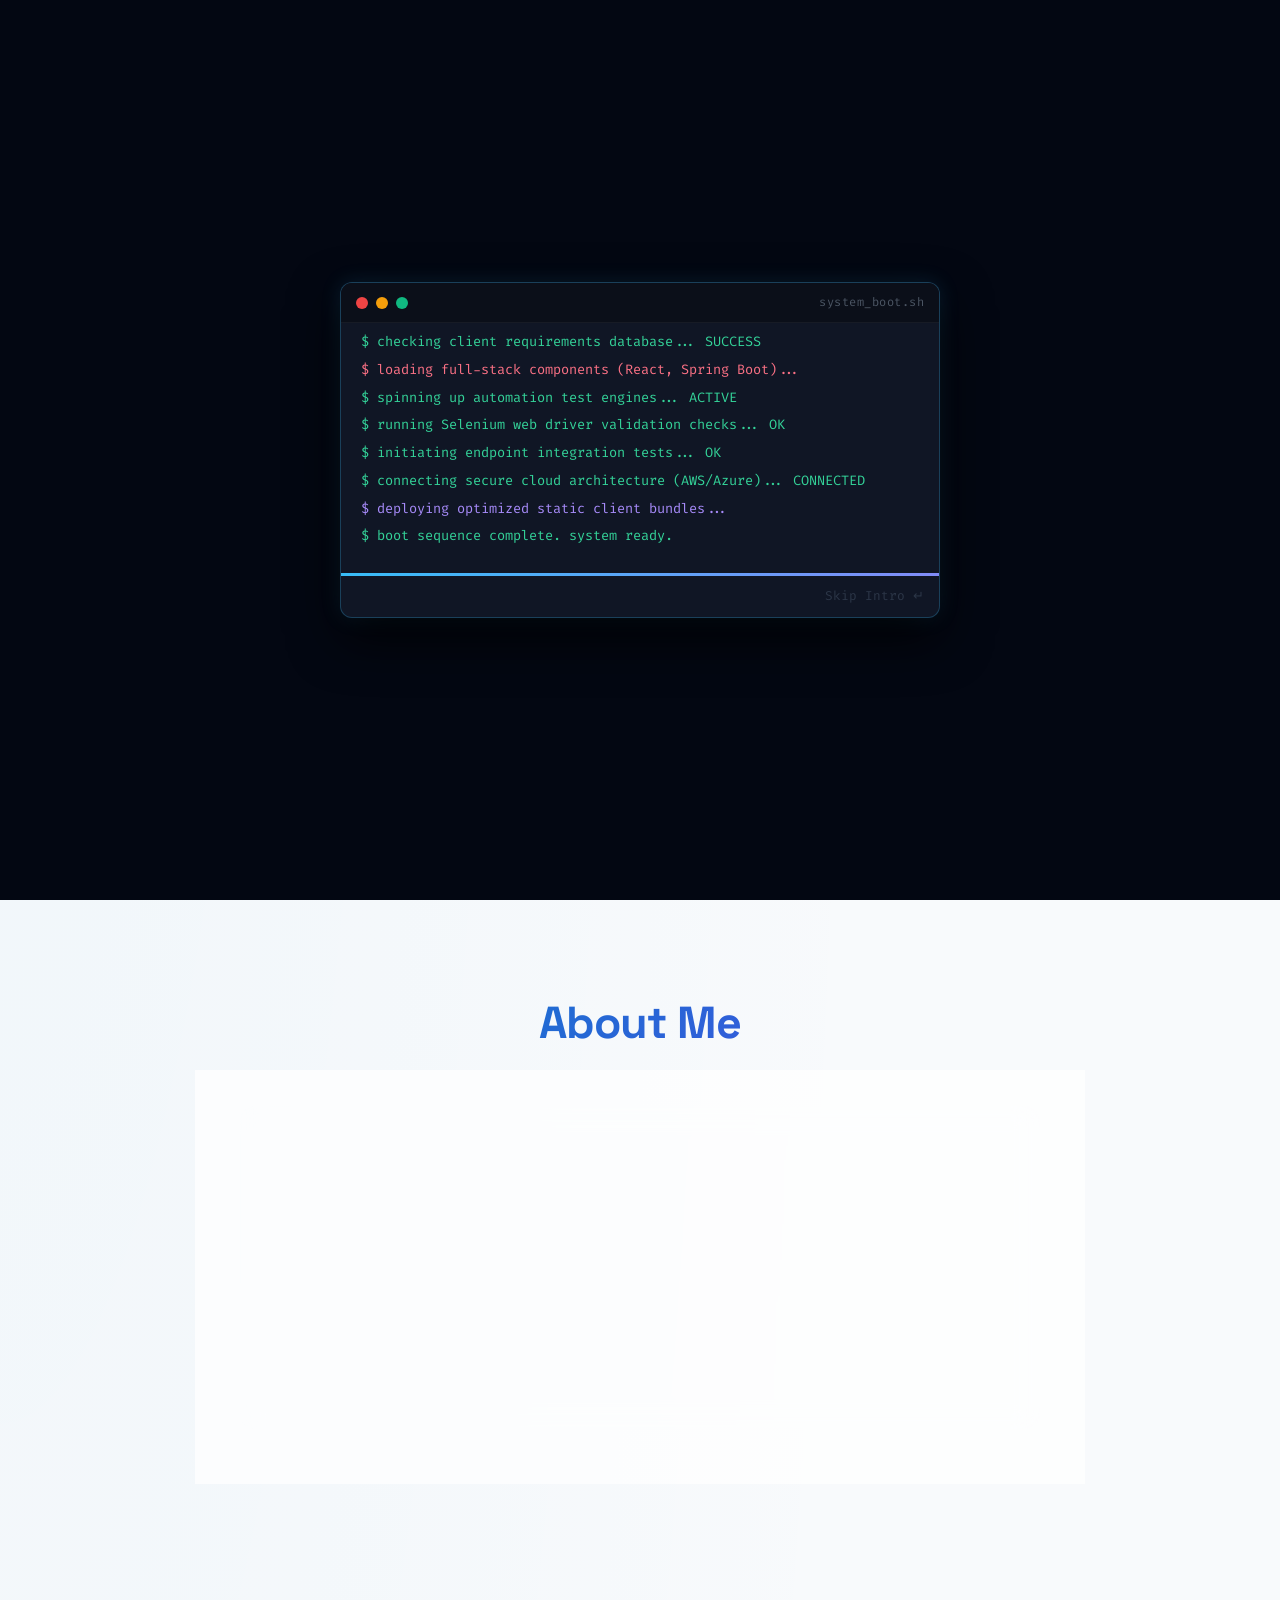
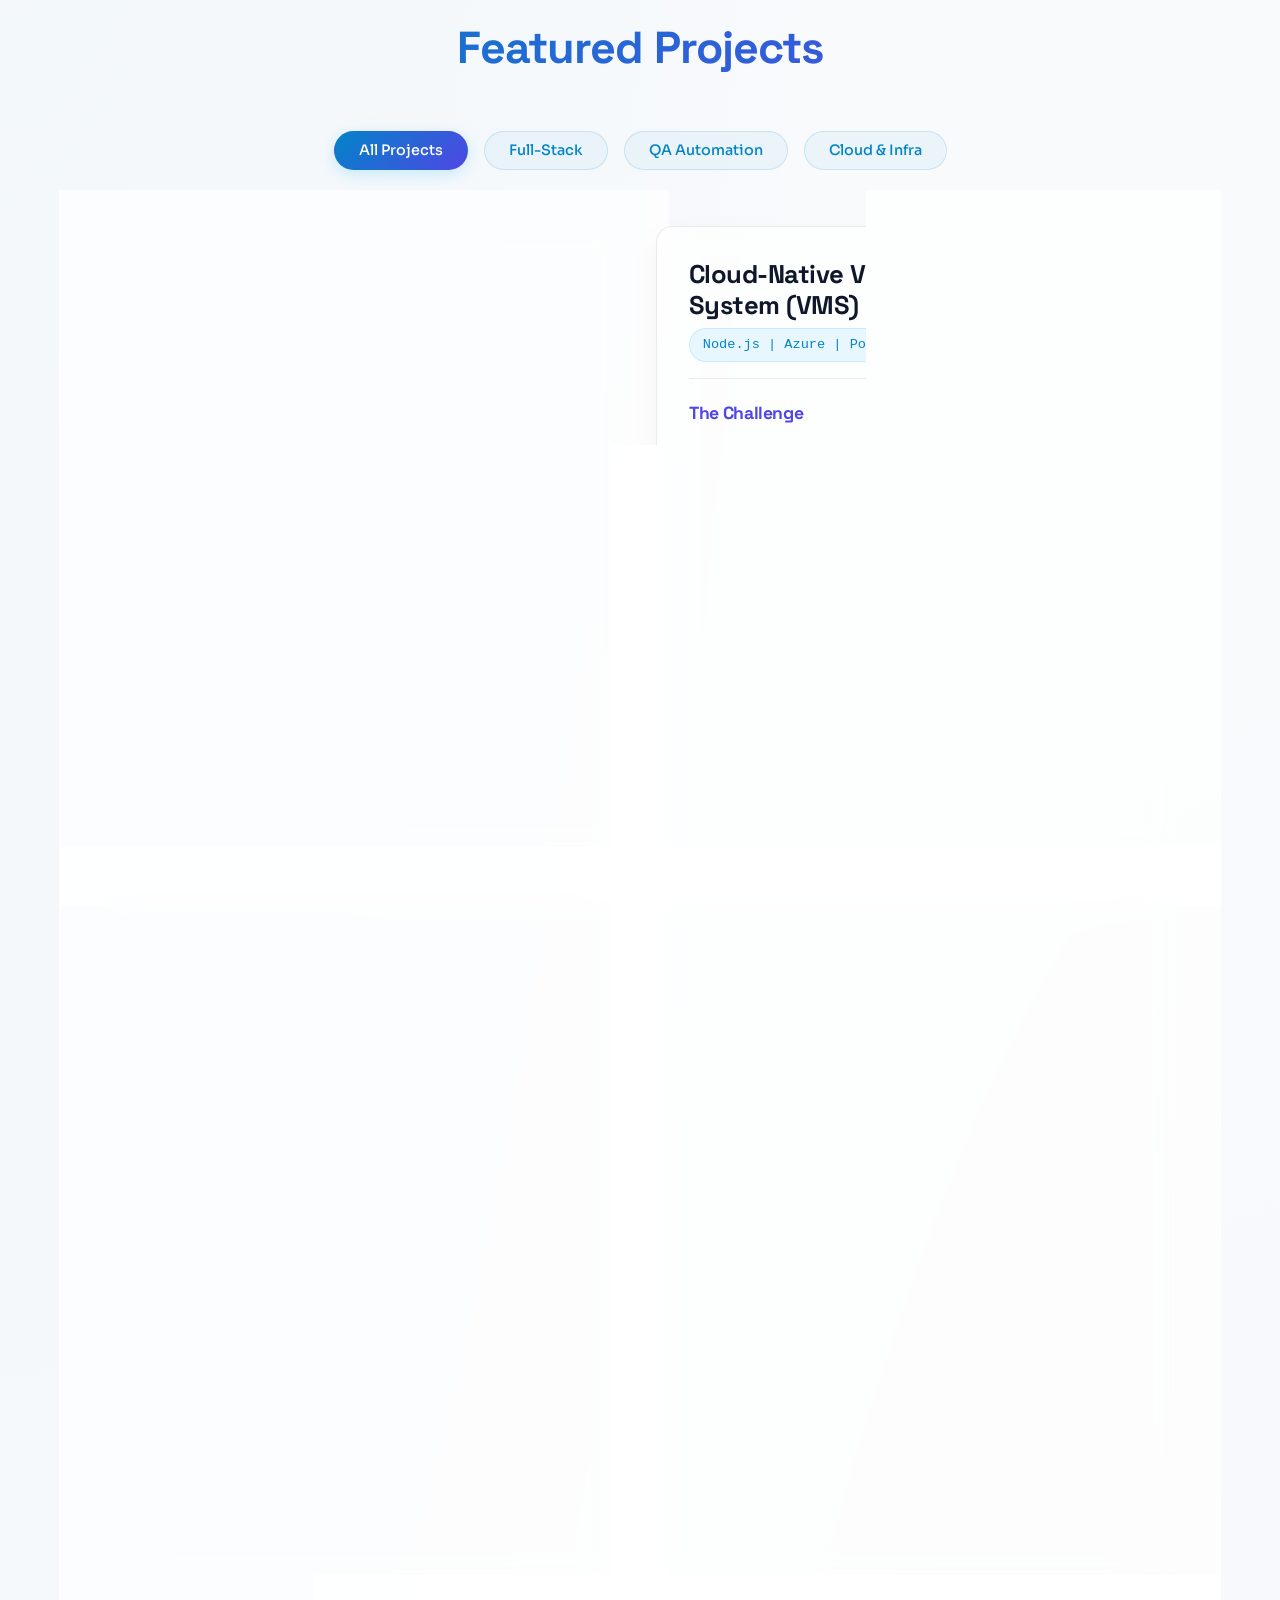
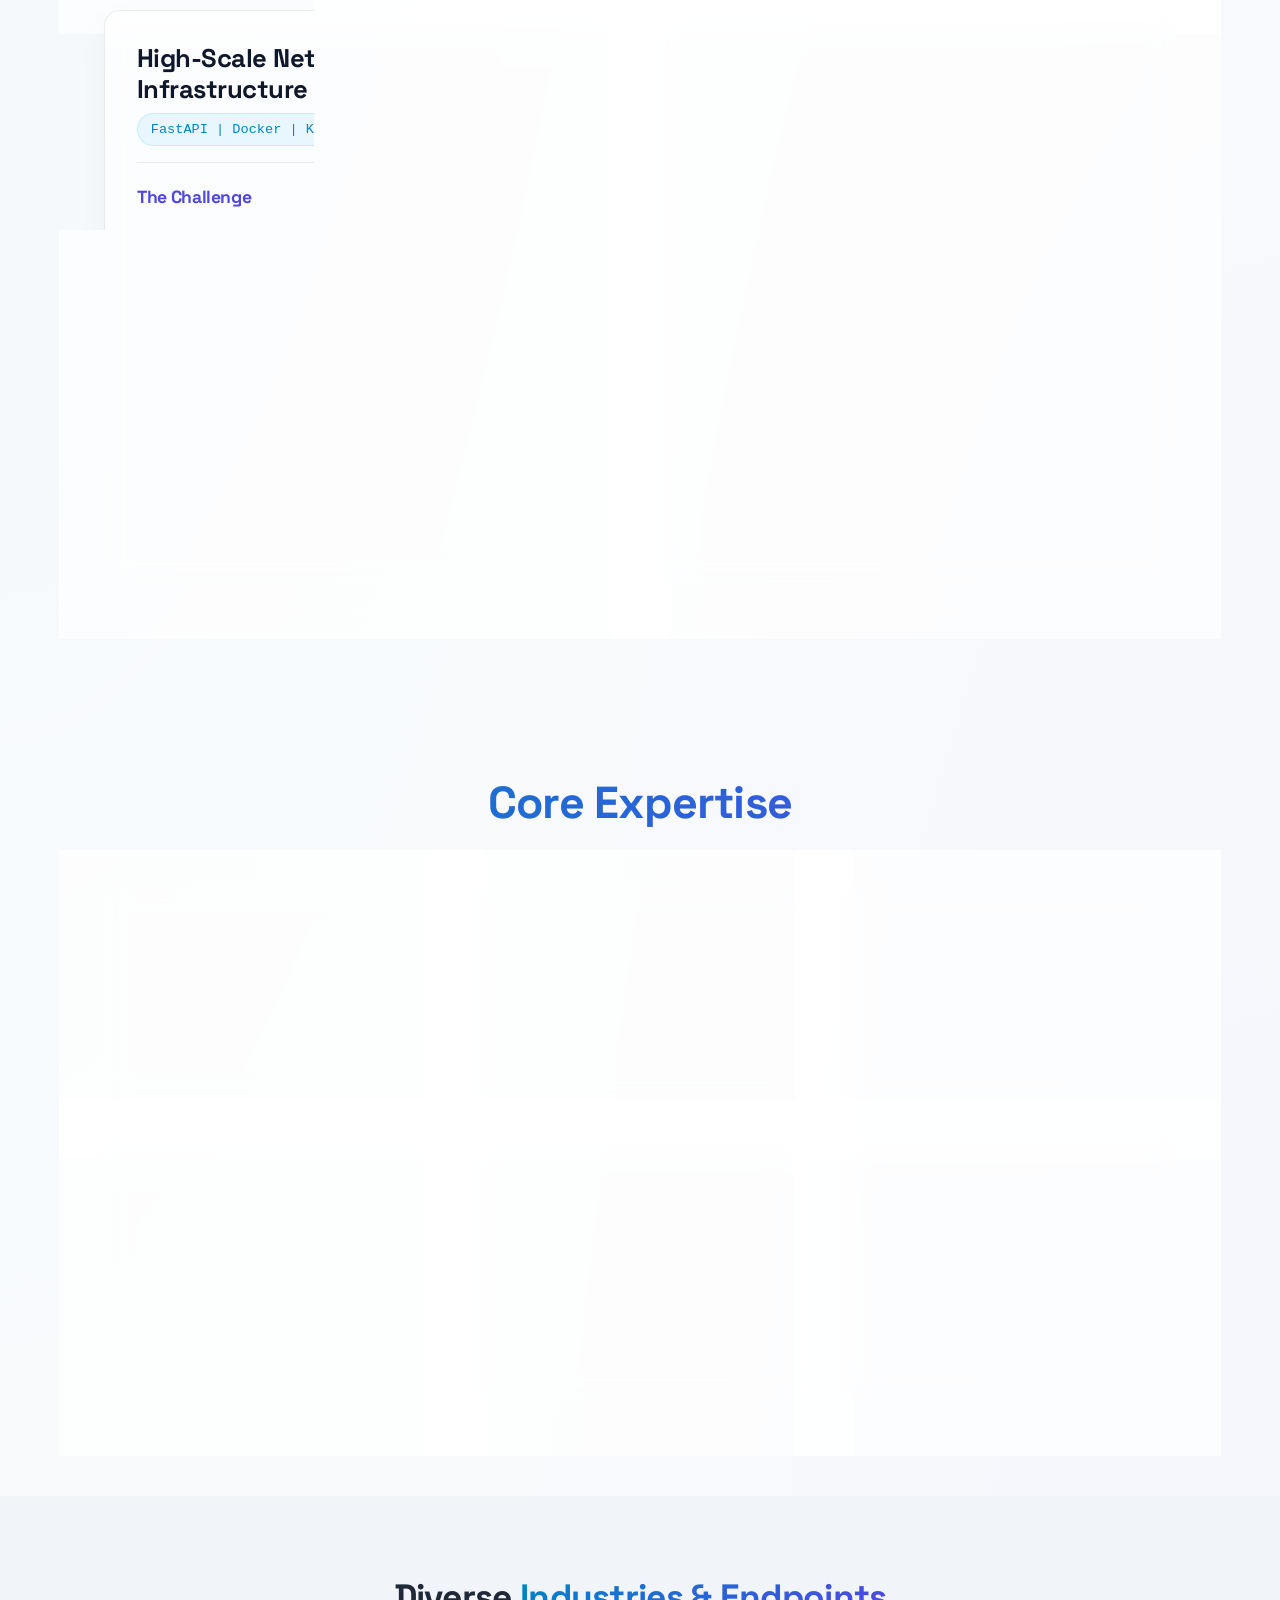
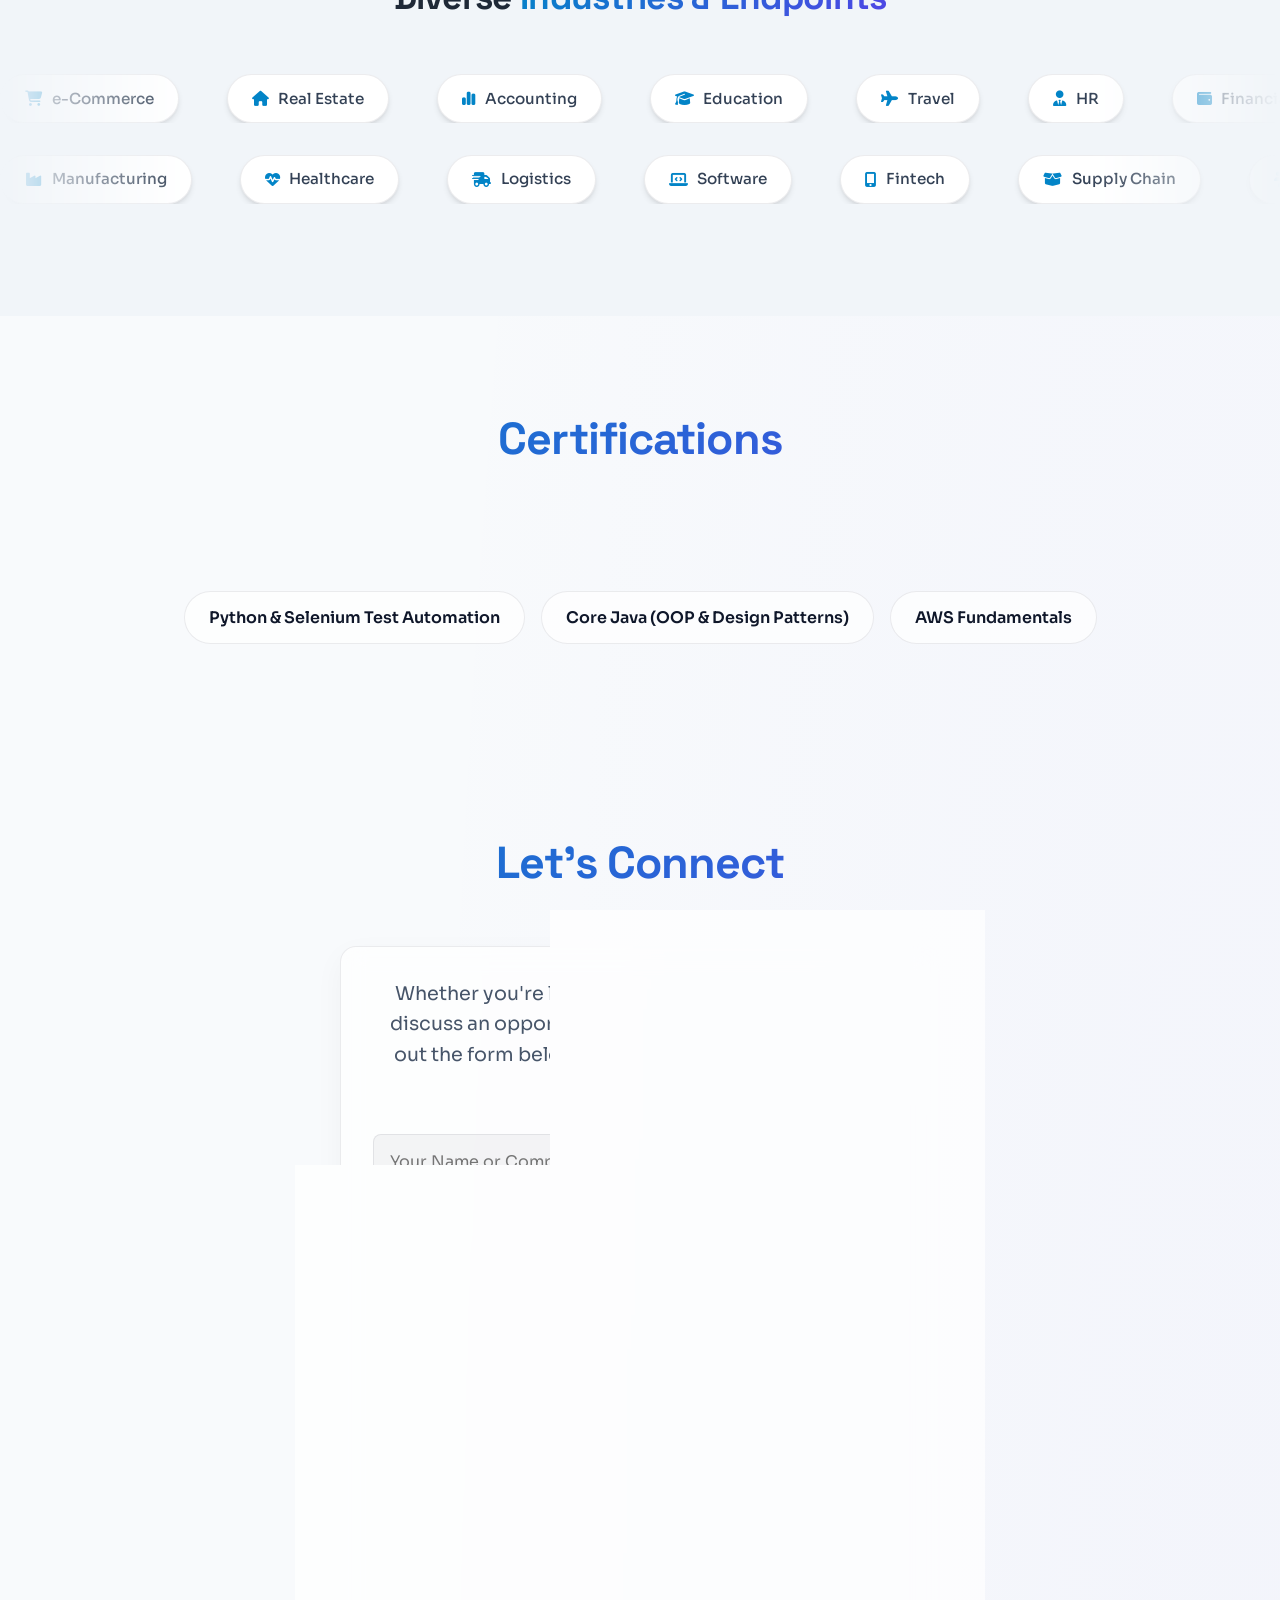
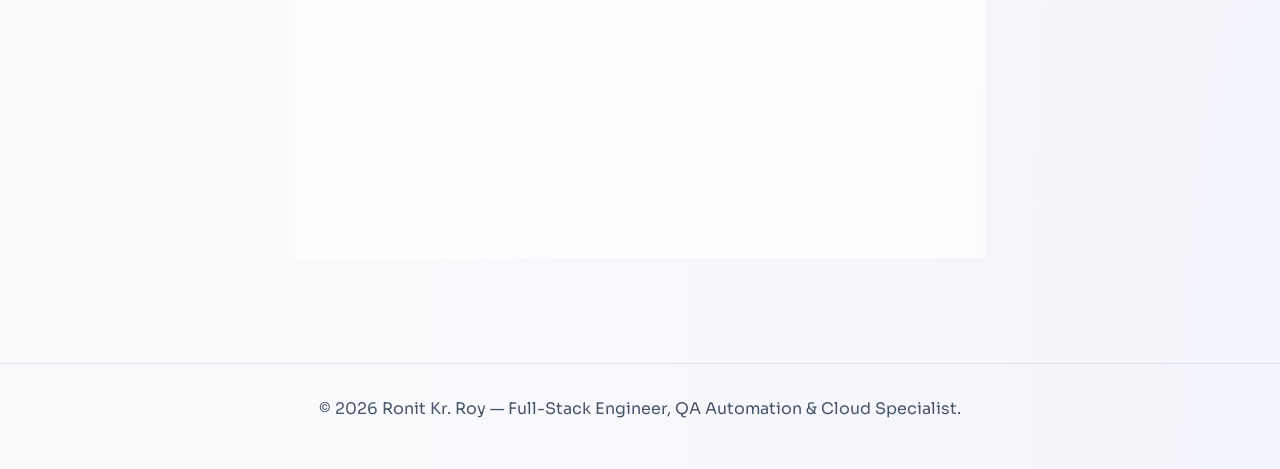
==== commit 8a47c86d: "refactor: update portfolio messaging and add Playwright test infrastructure" ====
--- a/index.html
+++ b/index.html
@@ -3,8 +3,8 @@
 <head>
     <meta charset="UTF-8">
     <meta name="viewport" content="width=device-width, initial-scale=1.0">
-    <title>Ronit Kr. Roy | Freelance SDET & Automation Expert</title>
-    <meta name="description" content="Portfolio of Ronit Kr. Roy, showcasing freelance projects in automated testing, framework development, and quality engineering.">
+    <title>Ronit Kr. Roy | Full-Stack, QA Automation & Cloud Engineer</title>
+    <meta name="description" content="Portfolio of Ronit Kr. Roy — Full-Stack Developer, QA Automation Engineer & Cloud Specialist. Explore projects in automated testing, full-stack development, and cloud infrastructure.">
     <link href="https://fonts.googleapis.com/css2?family=Sora:wght@300;400;500;600;700&family=Space+Grotesk:wght@400;500;600;700&family=Fira+Code:wght@400;500&display=swap" rel="stylesheet">
     <link rel="stylesheet" href="https://cdnjs.cloudflare.com/ajax/libs/font-awesome/6.4.0/css/all.min.css">
     <link rel="stylesheet" href="style.css?v=1.4">
@@ -48,7 +48,7 @@
             <ul class="nav-links">
                 <li><a href="#about">About</a></li>
                 <li><a href="#skills">Expertise</a></li>
-                <li><a href="#projects">Freelance Projects</a></li>
+                <li><a href="#projects">Projects</a></li>
                 <li><a href="#contact">Contact</a></li>
             </ul>
             <div class="nav-actions">
@@ -72,13 +72,13 @@
             <div class="hero-content">
                 <p class="greeting">Hi, I am</p>
                 <h1 class="name">Ronit Kr. Roy</h1>
-                <h2 class="role">Freelance Full-Stack, QA Automation & Cloud Expert</h2>
+                <h2 class="role">Full-Stack, QA Automation & Cloud Engineer</h2>
                 <p class="hero-summary">
                     Delivering enterprise-scale frontend applications, robust backend architectures, comprehensive QA automation, and scalable cloud solutions.
                 </p>
                 <div class="hero-cta">
                     <a href="#projects" class="btn btn-primary">View My Work</a>
-                    <a href="#contact" class="btn btn-secondary">Hire Me</a>
+                    <a href="#contact" class="btn btn-secondary">Get In Touch</a>
                     <a href="resume.pdf" target="_blank" class="btn btn-outline">Download CV</a>
                 </div>
             </div>
@@ -174,20 +174,20 @@
 
         <!-- About Section -->
         <section id="about" class="about section">
-            <h2 class="section-title">Why Work With Me?</h2>
+            <h2 class="section-title">About Me</h2>
             <div class="about-content glass-panel">
                 <p>
-                    I am an independent Software Engineer in Test (SDET) specializing in building resilient, scalable automation frameworks from the ground up. I partner with clients to solve complex validation challenges, accelerate release velocity, and guarantee product reliability.
+                    I'm a Software Engineer in Test (SDET) with hands-on experience building resilient, scalable automation frameworks, full-stack applications, and cloud-native solutions from the ground up. I bring a strong engineering mindset to every project — whether collaborating within a team or delivering end-to-end for clients.
                 </p>
                 <p>
-                    Whether you need API validation, UI automation, or comprehensive CI/CD pipeline integration, I bring an automation-first mindset to ensure your software is tested rigorously and intelligently.
+                    From API validation and UI automation to CI/CD pipeline integration and cloud deployments on AWS & Azure, I combine technical depth with a quality-first approach to ship software that's reliable, maintainable, and built to scale.
                 </p>
             </div>
         </section>
 
         <!-- Projects Section (Main Focus) -->
         <section id="projects" class="projects section">
-            <h2 class="section-title">Featured Client Projects</h2>
+            <h2 class="section-title">Featured Projects</h2>
             
             <!-- Category Filter Tabs -->
             <div class="project-filters">
@@ -478,9 +478,9 @@
         
         <!-- Contact Section -->
         <section id="contact" class="contact section">
-            <h2 class="section-title">Let's Discuss Your Project</h2>
+            <h2 class="section-title">Let's Connect</h2>
             <div class="contact-content glass-panel">
-                <p>Ready to build or scale your next application? Fill out the form below with your project requirements, and I'll get back to you within 24 hours.</p>
+                <p>Whether you're looking to collaborate on a project, discuss an opportunity, or just want to say hello — fill out the form below and I'll get back to you within 24 hours.</p>
                 <div class="contact-form-container">
                     <form id="contact-form" class="contact-form" novalidate>
                         <div class="form-group" style="position: relative; margin-bottom: 1.8rem;">
@@ -505,7 +505,7 @@
                             <textarea name="message" id="message" rows="5" placeholder="Tell me about your project requirements..." required minlength="10"></textarea>
                             <span class="error-msg" id="message-error" style="color: #ff4d4d; font-size: 0.8rem; position: absolute; bottom: -18px; left: 5px; font-family: 'Fira Code', monospace;"></span>
                         </div>
-                        <button type="submit" class="btn btn-primary submit-btn" id="submit-btn">Send Project Request</button>
+                        <button type="submit" class="btn btn-primary submit-btn" id="submit-btn">Send Message</button>
                         <div id="form-status-banner" style="display:none; margin-top: 1rem; padding: 12px; border-radius: 6px; font-size: 0.95rem; text-align: center; font-weight: 500;"></div>
                     </form>
                 </div>
@@ -523,7 +523,7 @@
     </main>
 
     <footer class="footer">
-        <p>&copy; <span id="year"></span> Ronit Kr. Roy. Built with passion and tested with precision.</p>
+        <p>&copy; <span id="year"></span> Ronit Kr. Roy &mdash; Full-Stack Engineer, QA Automation & Cloud Specialist.</p>
     </footer>
 
     <!-- Custom Cursor Follower -->
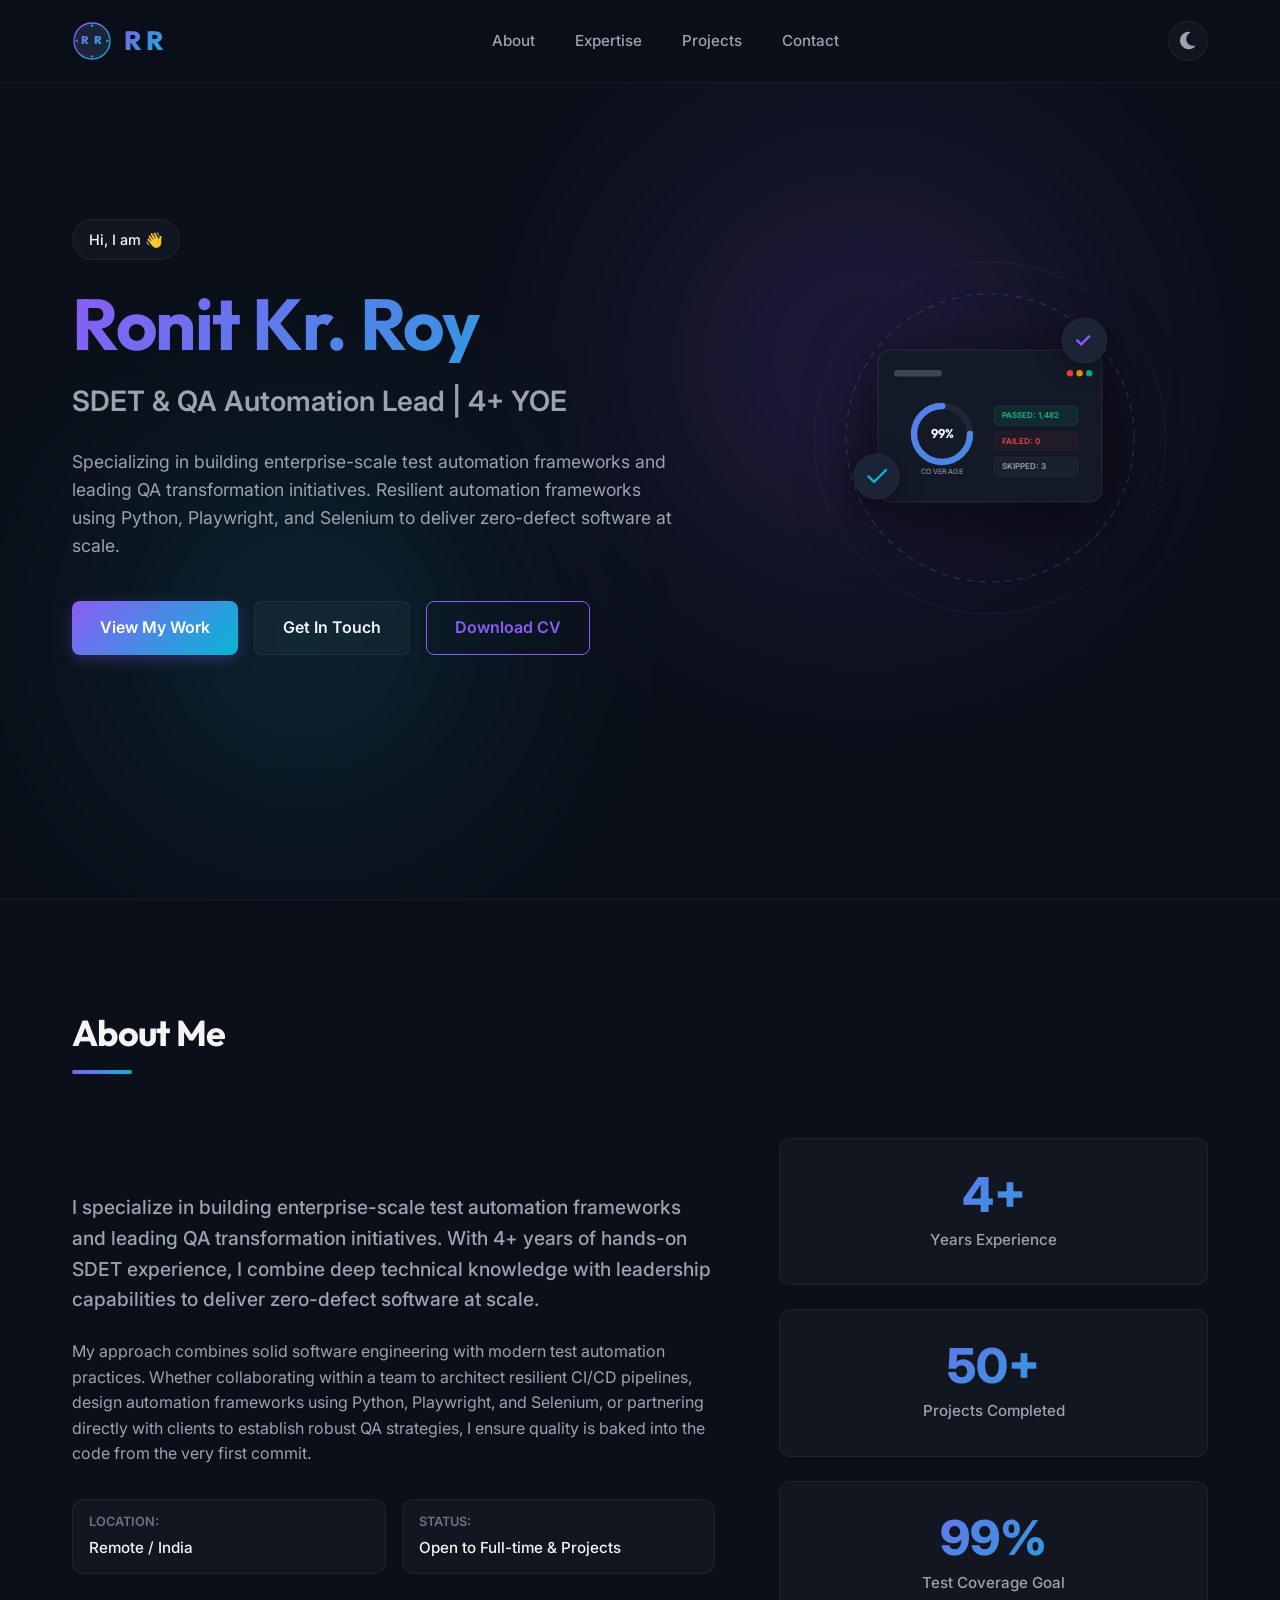
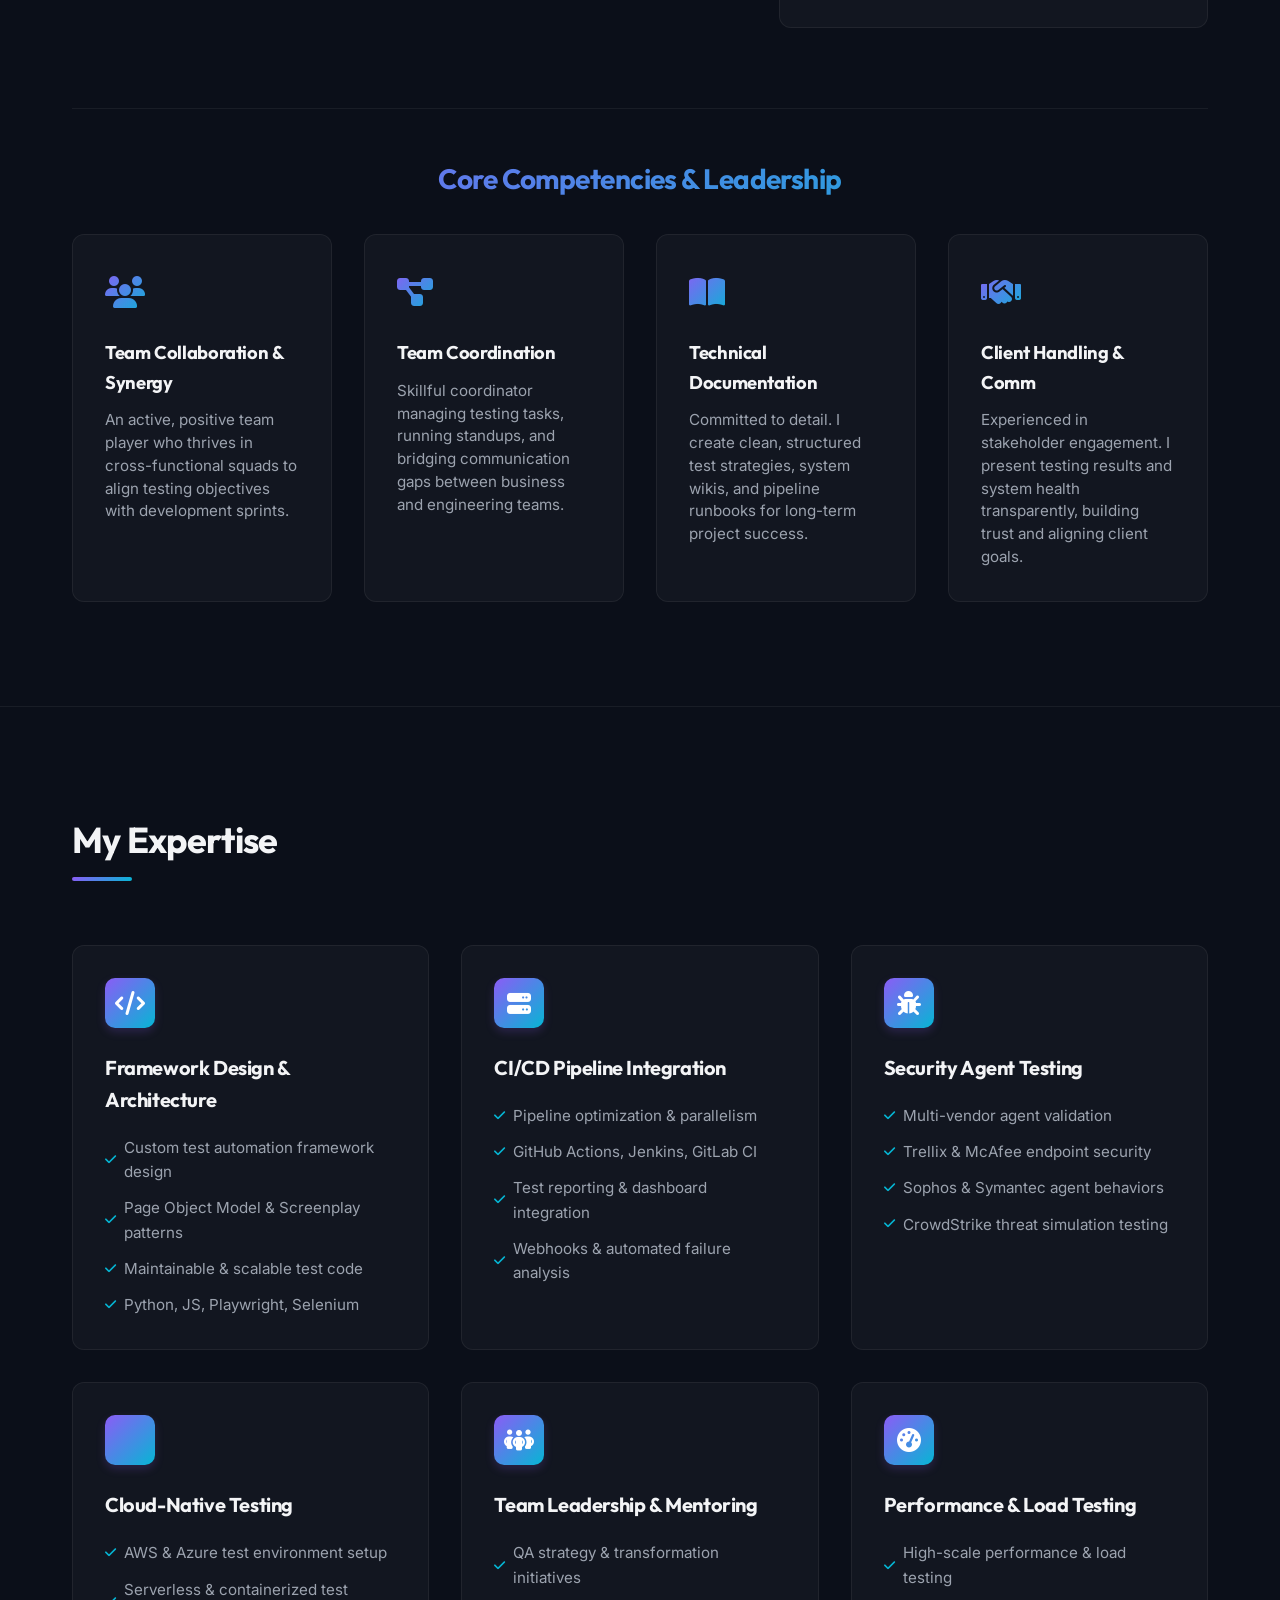
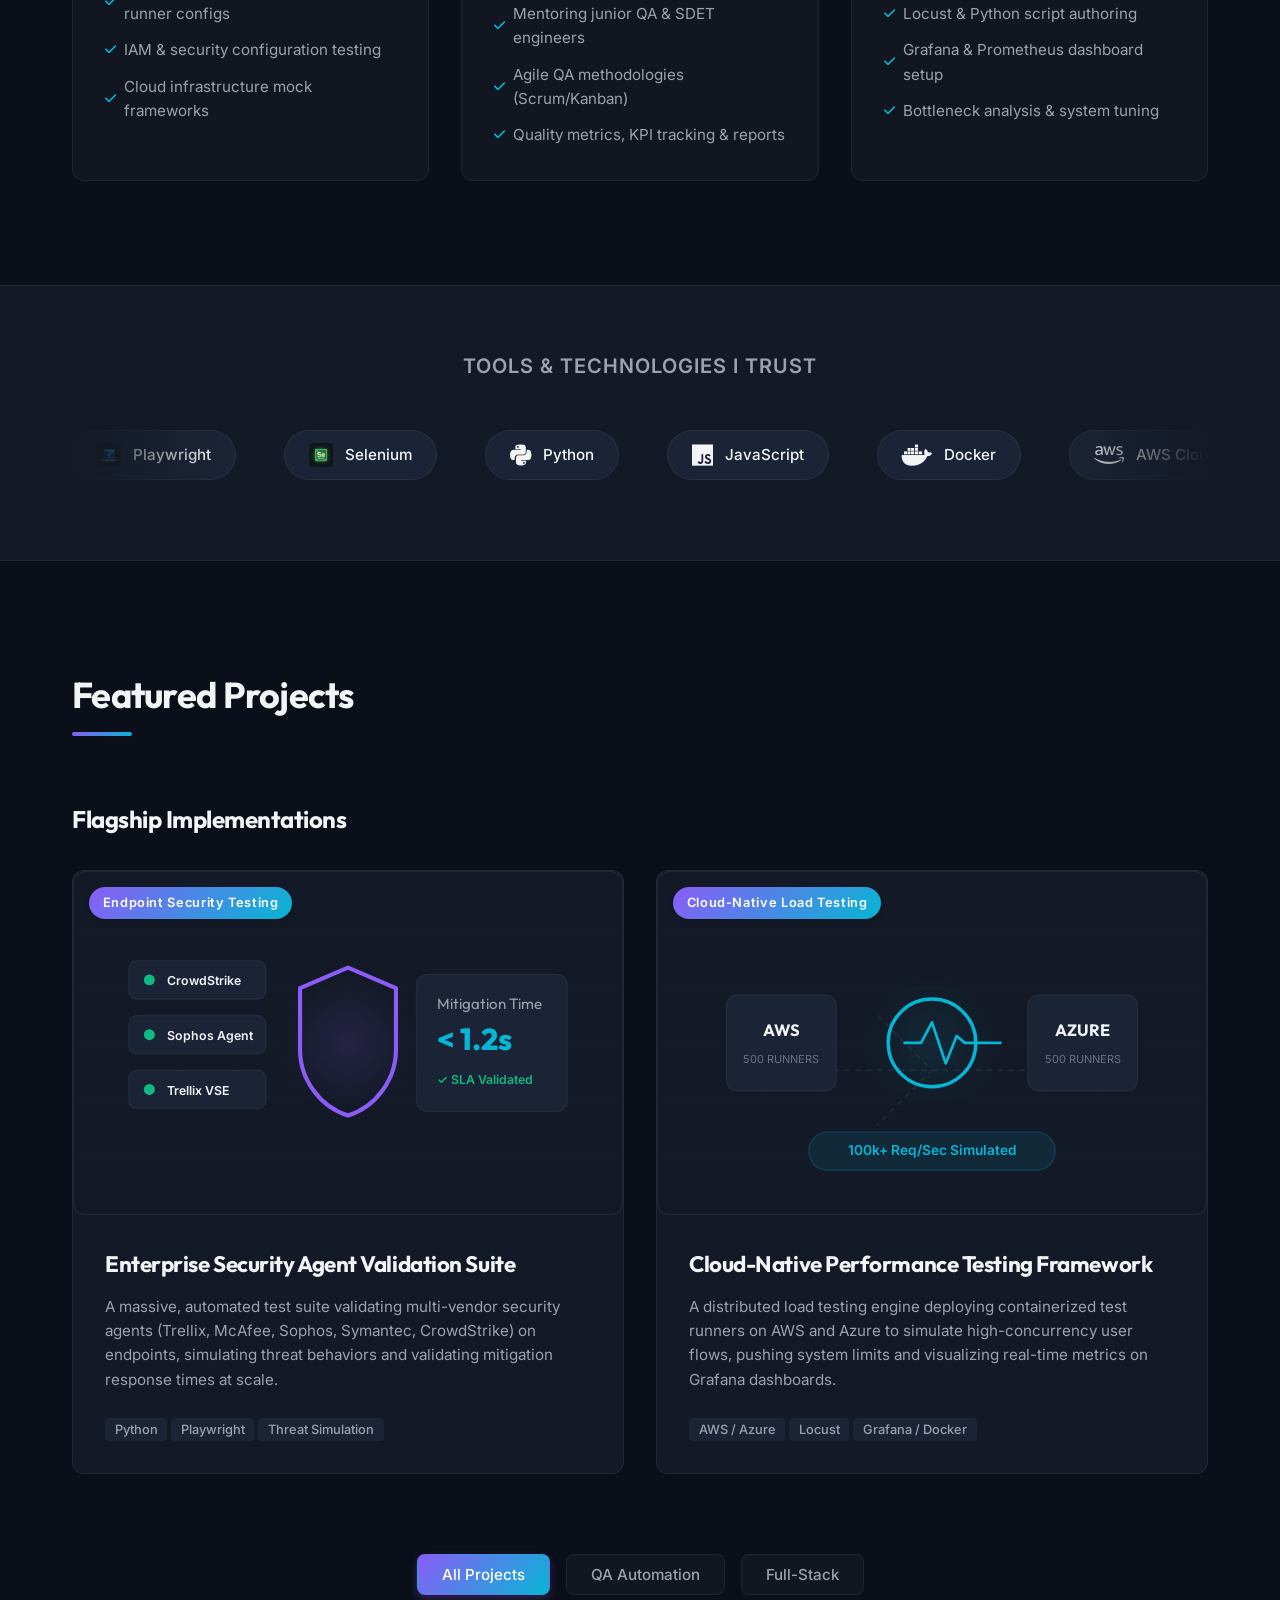
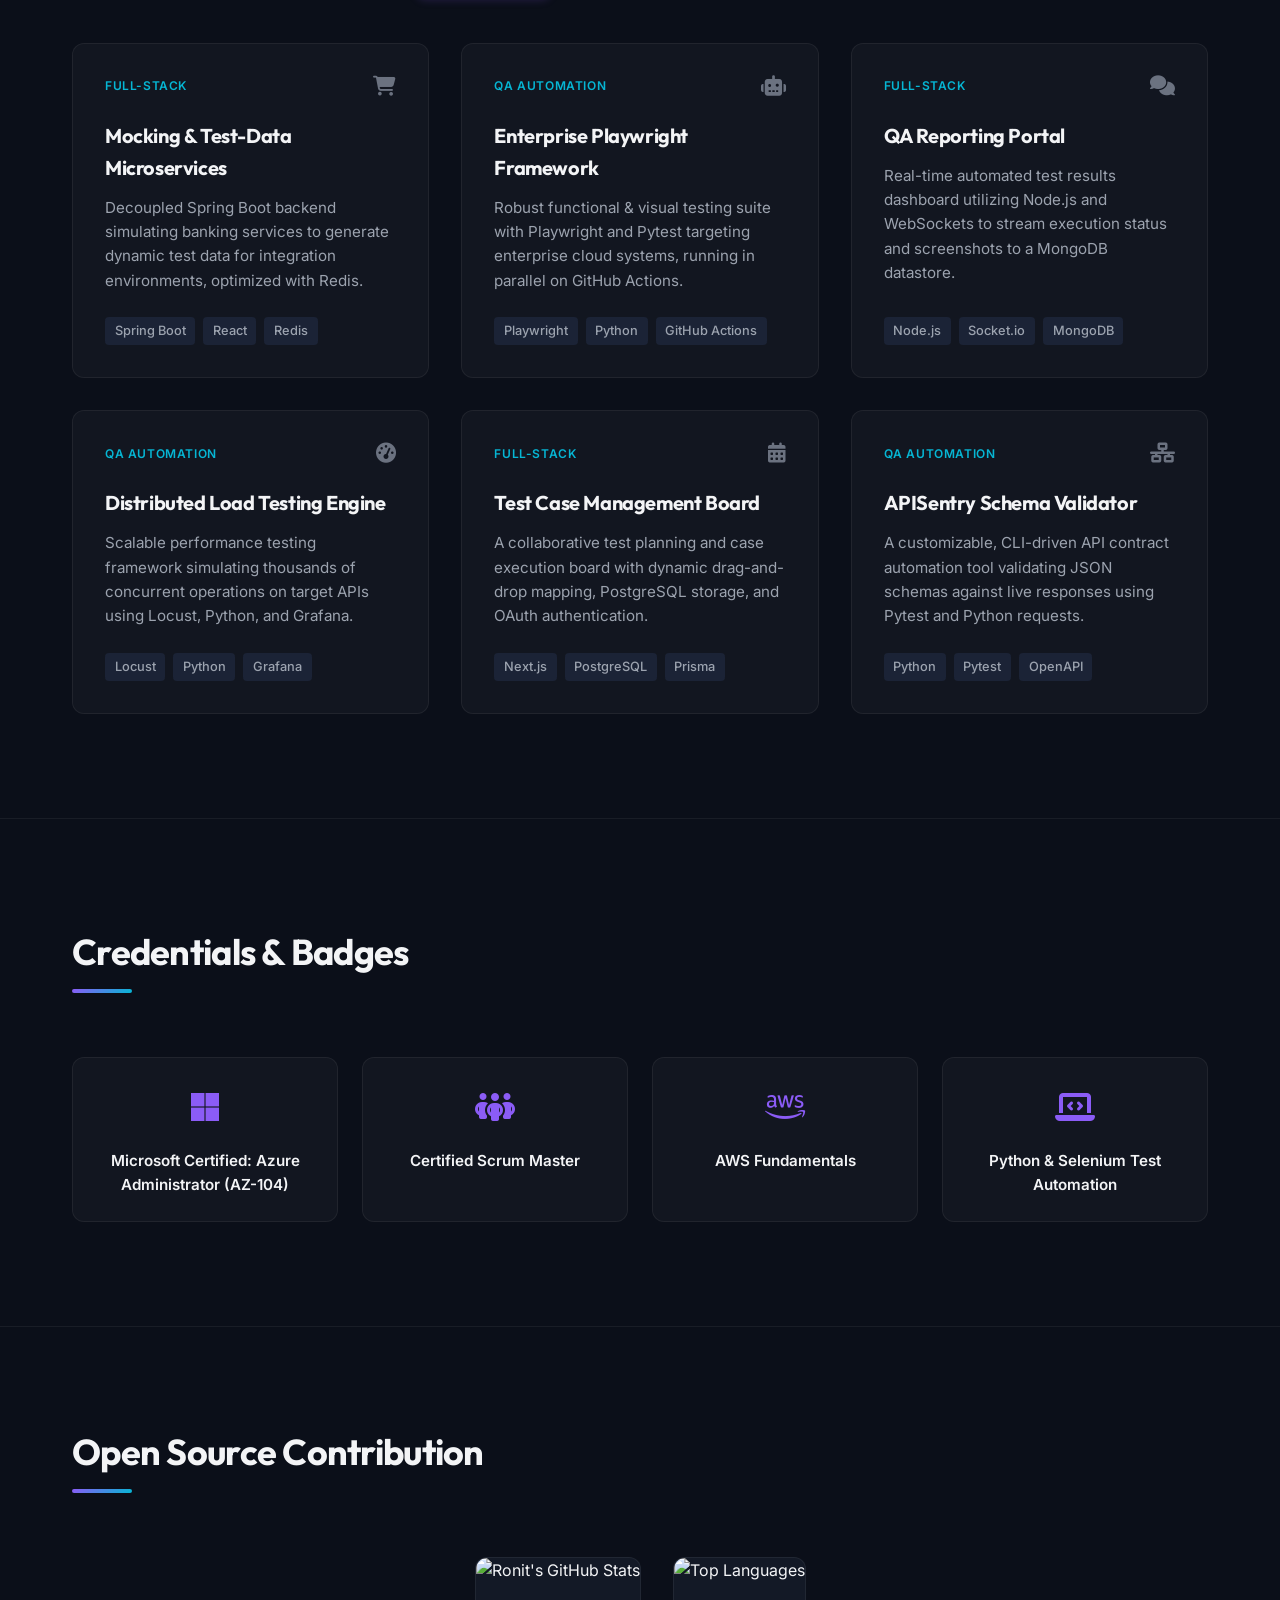
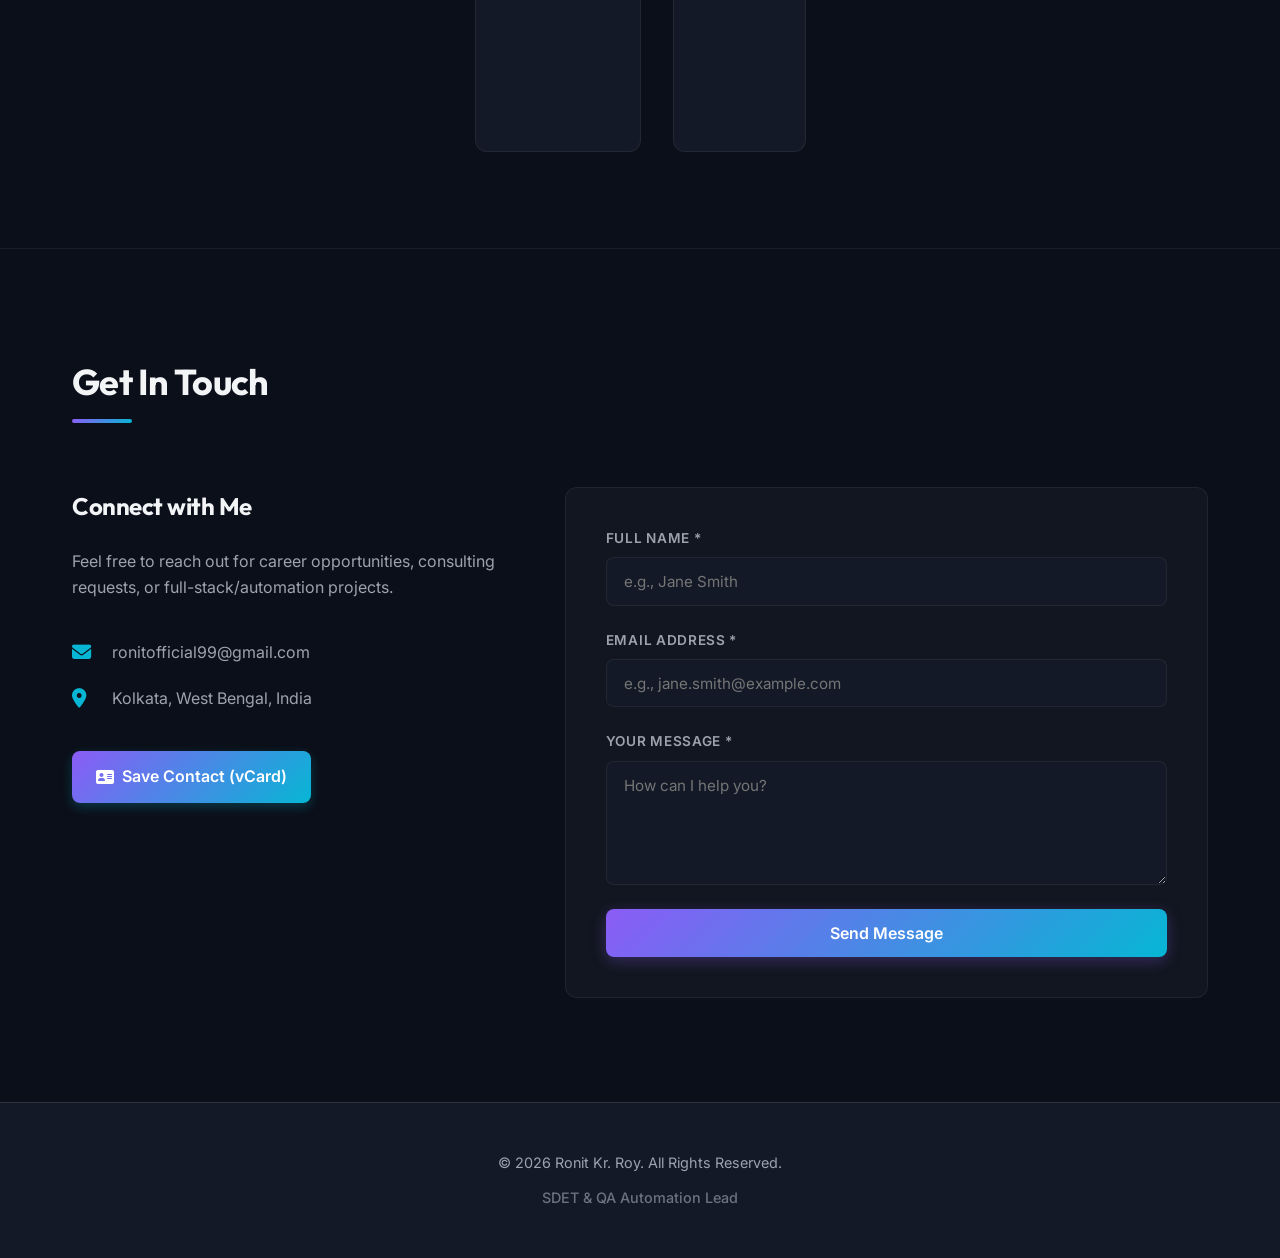
==== commit 6d82ad23: "feat: portfolio UI updates, custom R R logo badge, and interview prep docs" ====
--- a/index.html
+++ b/index.html
@@ -3,533 +3,712 @@
 <head>
     <meta charset="UTF-8">
     <meta name="viewport" content="width=device-width, initial-scale=1.0">
-    <title>Ronit Kr. Roy | Full-Stack, QA Automation & Cloud Engineer</title>
-    <meta name="description" content="Portfolio of Ronit Kr. Roy — Full-Stack Developer, QA Automation Engineer & Cloud Specialist. Explore projects in automated testing, full-stack development, and cloud infrastructure.">
-    <link href="https://fonts.googleapis.com/css2?family=Sora:wght@300;400;500;600;700&family=Space+Grotesk:wght@400;500;600;700&family=Fira+Code:wght@400;500&display=swap" rel="stylesheet">
+    <!-- SEO Meta Tags -->
+    <meta name="description" content="Professional portfolio of Ronit Kr. Roy, Software Engineer in Test (SDET) & QA Automation Lead | 4+ YOE.">
+    <!-- Open Graph / Facebook -->
+    <meta property="og:type" content="website">
+    <meta property="og:title" content="Ronit Kr. Roy | SDET & QA Automation Lead">
+    <meta property="og:description" content="Specializing in building enterprise-scale test automation frameworks (Playwright, Selenium, Python) and leading QA transformation initiatives.">
+    <meta property="og:url" content="https://ronitroy.github.io/">
+    <meta property="og:image" content="assets/profile_headshot.png">
+    <!-- Twitter -->
+    <meta property="twitter:card" content="summary_large_image">
+    <meta property="twitter:title" content="Ronit Kr. Roy | SDET & QA Automation Lead">
+    <meta property="twitter:description" content="Specializing in building enterprise-scale test automation frameworks (Playwright, Selenium, Python) and leading QA transformation initiatives.">
+    <meta property="twitter:image" content="assets/profile_headshot.png">
+    <!-- Favicon -->
+    <link rel="icon" type="image/svg+xml" href="assets/logo.svg">
+    <title>Ronit Kr. Roy | SDET & QA Automation Lead | 4+ YOE</title>
+    <!-- Google Fonts -->
+    <link rel="preconnect" href="https://fonts.googleapis.com">
+    <link rel="preconnect" href="https://fonts.gstatic.com" crossorigin>
+    <link href="https://fonts.googleapis.com/css2?family=Outfit:wght@300;400;500;600;700;800&family=Inter:wght@300;400;500;600;700&display=swap" rel="stylesheet">
+    <!-- FontAwesome for Icons -->
     <link rel="stylesheet" href="https://cdnjs.cloudflare.com/ajax/libs/font-awesome/6.4.0/css/all.min.css">
-    <link rel="stylesheet" href="style.css?v=1.4">
+    <!-- Local Stylesheet -->
+    <link rel="stylesheet" href="styles.css">
+    <!-- Local Script -->
+    <script src="script.js" defer></script>
 </head>
 <body>
-    <script>
-        (function() {
-            const savedTheme = localStorage.getItem('theme');
-            const systemPrefersLight = window.matchMedia('(prefers-color-scheme: light)').matches;
-            if (savedTheme === 'light' || (!savedTheme && systemPrefersLight)) {
-                document.body.classList.add('light-theme');
-            }
-        })();
-    </script>
-    <!-- Preloader Screen -->
-    <div id="preloader">
-        <div class="preloader-content">
-            <div class="terminal-header">
-                <span class="terminal-dot red"></span>
-                <span class="terminal-dot yellow"></span>
-                <span class="terminal-dot green"></span>
-                <span class="terminal-title">system_boot.sh</span>
-            </div>
-            <div class="terminal-body" id="preloader-terminal"></div>
-            <div class="preloader-progress-bar">
-                <div class="preloader-progress"></div>
-            </div>
-            <div class="preloader-skip-container" id="skip-preloader-btn" style="text-align: right; padding: 10px 15px; font-size: 0.8rem; opacity: 0.5; cursor: pointer; color: var(--text-secondary); font-family: var(--font-code); transition: opacity 0.3s ease;">
-                <span>Skip Intro ↵</span>
-            </div>
-        </div>
-    </div>
-
-    <div class="scroll-progress-container">
-        <div class="scroll-progress-bar" id="scroll-bar"></div>
-    </div>
-
-    <header class="header">
-        <nav class="nav">
-            <a href="index.html" class="logo">RKR.</a>
+    <!-- Navigation Landmark -->
+    <nav class="navbar">
+        <div class="nav-container">
+            <a href="#" class="nav-logo" aria-label="Ronit Roy Portfolio Home">
+                <svg class="nav-logo-icon" viewBox="0 0 120 120" fill="none" xmlns="http://www.w3.org/2000/svg">
+                    <defs>
+                        <linearGradient id="nav-rr-grad1" x1="0%" y1="0%" x2="100%" y2="100%">
+                            <stop offset="0%" stop-color="var(--accent-primary)"/>
+                            <stop offset="100%" stop-color="var(--accent-secondary)"/>
+                        </linearGradient>
+                    </defs>
+                    <!-- Outer Orbital Ring -->
+                    <circle cx="60" cy="60" r="54" fill="var(--bg-tertiary)" stroke="url(#nav-rr-grad1)" stroke-width="4" />
+                    <!-- Inner Tech Ring -->
+                    <circle cx="60" cy="60" r="46" fill="none" stroke="url(#nav-rr-grad1)" stroke-width="1.5" stroke-dasharray="8 5" opacity="0.35" />
+                    <!-- Perfect Typographic 'R R' Monogram -->
+                    <text x="60" y="69" 
+                          text-anchor="middle" 
+                          font-family="'Outfit', 'Inter', system-ui, sans-serif" 
+                          font-weight="900" 
+                          font-size="34" 
+                          letter-spacing="5" 
+                          fill="url(#nav-rr-grad1)">R R</text>
+                    <!-- Tech Nodes -->
+                    <circle cx="60" cy="14" r="3.5" fill="var(--accent-secondary)" />
+                    <circle cx="60" cy="106" r="3.5" fill="var(--accent-primary)" />
+                    <circle cx="14" cy="60" r="3.5" fill="var(--accent-primary)" />
+                    <circle cx="106" cy="60" r="3.5" fill="var(--accent-secondary)" />
+                </svg>
+                <span class="nav-logo-text">R R</span>
+            </a>
+            
             <ul class="nav-links">
-                <li><a href="#about">About</a></li>
-                <li><a href="#skills">Expertise</a></li>
-                <li><a href="#projects">Projects</a></li>
-                <li><a href="#contact">Contact</a></li>
+                <li><a href="#about" class="nav-link-item">About</a></li>
+                <li><a href="#skills" class="nav-link-item">Expertise</a></li>
+                <li><a href="#projects" class="nav-link-item">Projects</a></li>
+                <li><a href="#contact" class="nav-link-item">Contact</a></li>
             </ul>
+
             <div class="nav-actions">
-                <button id="theme-toggle" class="theme-toggle-btn" aria-label="Toggle theme">
-                    <div class="toggle-thumb"></div>
-                    <i class="fa-solid fa-moon"></i>
-                    <i class="fa-solid fa-sun"></i>
+                <button id="theme-toggle" aria-label="Toggle dark/light theme" class="theme-toggle-btn">
+                    <i class="fa-solid fa-moon moon-icon"></i>
+                    <i class="fa-solid fa-sun sun-icon"></i>
                 </button>
-                <div class="burger">
+                <div class="burger" aria-label="Toggle mobile menu">
                     <div class="line1"></div>
                     <div class="line2"></div>
                     <div class="line3"></div>
                 </div>
             </div>
-        </nav>
-    </header>
-
+        </div>
+    </nav>
+
+    <!-- Main Content Landmark -->
     <main>
         <!-- Hero Section -->
-        <section id="hero" class="hero">
-            <div class="hero-content">
-                <p class="greeting">Hi, I am</p>
-                <h1 class="name">Ronit Kr. Roy</h1>
-                <h2 class="role">Full-Stack, QA Automation & Cloud Engineer</h2>
-                <p class="hero-summary">
-                    Delivering enterprise-scale frontend applications, robust backend architectures, comprehensive QA automation, and scalable cloud solutions.
-                </p>
-                <div class="hero-cta">
-                    <a href="#projects" class="btn btn-primary">View My Work</a>
-                    <a href="#contact" class="btn btn-secondary">Get In Touch</a>
-                    <a href="resume.pdf" target="_blank" class="btn btn-outline">Download CV</a>
+        <section id="hero" class="hero-section">
+            <div class="hero-bg">
+                <div class="glow-orb orb-1"></div>
+                <div class="glow-orb orb-2"></div>
+            </div>
+            <div class="hero-container">
+                <div class="hero-content reveal">
+                    <div class="badge-wrapper">
+                        <span class="greeting-badge"><span class="greeting">Hi, I am</span> 👋</span>
+                    </div>
+                    <h1 class="name">Ronit Kr. Roy</h1>
+                    <p class="role">SDET & QA Automation Lead | 4+ YOE</p>
+                    <p class="hero-description">
+                        Specializing in building enterprise-scale test automation frameworks and leading QA transformation initiatives. Resilient automation frameworks using Python, Playwright, and Selenium to deliver zero-defect software at scale.
+                    </p>
+                    <div class="hero-ctas">
+                        <a href="#projects" class="btn btn-primary">View My Work</a>
+                        <a href="#contact" class="btn btn-secondary">Get In Touch</a>
+                        <a href="resume.pdf" download class="btn btn-tertiary">Download CV</a>
+                    </div>
+                </div>
+                <!-- Hero Visual Tech Illustration -->
+                <div class="hero-visual reveal">
+                    <svg viewBox="0 0 500 500" fill="none" xmlns="http://www.w3.org/2000/svg" class="hero-svg">
+                        <!-- Background decorative elements -->
+                        <circle cx="250" cy="250" r="180" stroke="url(#hero-grad)" stroke-width="1.5" stroke-dasharray="8 8" opacity="0.3" />
+                        <circle cx="250" cy="250" r="220" stroke="url(#hero-grad)" stroke-width="1" opacity="0.15" />
+                        
+                        <!-- Glowing center background -->
+                        <circle cx="250" cy="250" r="120" fill="url(#hero-glow)" opacity="0.1" />
+
+                        <!-- Floating Dashboard Mockup -->
+                        <rect x="110" y="140" width="280" height="190" rx="16" fill="var(--bg-secondary)" stroke="var(--card-border)" stroke-width="2" style="filter: drop-shadow(0px 20px 40px rgba(0,0,0,0.5));" />
+                        
+                        <!-- Dashboard Header -->
+                        <rect x="130" y="165" width="60" height="8" rx="4" fill="var(--text-muted)" opacity="0.5" />
+                        <circle cx="350" cy="169" r="4" fill="#ef4444" />
+                        <circle cx="362" cy="169" r="4" fill="#f59e0b" />
+                        <circle cx="374" cy="169" r="4" fill="#10b981" />
+                        
+                        <!-- Dashboard Content Grid -->
+                        <!-- Big coverage circle -->
+                        <circle cx="190" cy="245" r="35" stroke="var(--card-border)" stroke-width="8" fill="none" />
+                        <circle cx="190" cy="245" r="35" stroke="url(#hero-grad)" stroke-width="8" stroke-dasharray="165 220" fill="none" stroke-linecap="round" />
+                        <text x="190" y="250" font-family="'Outfit', sans-serif" font-weight="700" font-size="16" fill="var(--text-primary)" text-anchor="middle">99%</text>
+                        <text x="190" y="295" font-family="'Inter', sans-serif" font-size="9" fill="var(--text-secondary)" text-anchor="middle" letter-spacing="0.5">COVERAGE</text>
+                        
+                        <!-- Metrics stats -->
+                        <rect x="255" y="210" width="105" height="24" rx="6" fill="rgba(16, 185, 129, 0.1)" stroke="rgba(16, 185, 129, 0.2)" stroke-width="1" />
+                        <text x="265" y="225" font-family="'Inter', sans-serif" font-weight="600" font-size="10" fill="#10b981">PASSED: 1,482</text>
+                        
+                        <rect x="255" y="242" width="105" height="24" rx="6" fill="rgba(239, 68, 68, 0.05)" stroke="rgba(239, 68, 68, 0.1)" stroke-width="1" />
+                        <text x="265" y="257" font-family="'Inter', sans-serif" font-weight="600" font-size="10" fill="#ef4444">FAILED: 0</text>
+                        
+                        <rect x="255" y="274" width="105" height="24" rx="6" fill="var(--card-bg)" stroke="var(--card-border)" stroke-width="1" />
+                        <text x="265" y="289" font-family="'Inter', sans-serif" font-weight="600" font-size="10" fill="var(--text-secondary)">SKIPPED: 3</text>
+
+                        <!-- Floating tech badges -->
+                        <g transform="translate(80, 270)" style="filter: drop-shadow(0px 8px 16px rgba(0,0,0,0.35));">
+                            <circle cx="28" cy="28" r="28" fill="var(--bg-tertiary)" stroke="var(--card-border)" stroke-width="1.5" />
+                            <path d="M18 28l7 7 15-15" stroke="var(--accent-secondary)" stroke-width="3" stroke-linecap="round" stroke-linejoin="round" />
+                        </g>
+                        
+                        <g transform="translate(340, 100)" style="filter: drop-shadow(0px 8px 16px rgba(0,0,0,0.35));">
+                            <circle cx="28" cy="28" r="28" fill="var(--bg-tertiary)" stroke="var(--card-border)" stroke-width="1.5" />
+                            <path d="M19 28l5 5 10-10" stroke="var(--accent-primary)" stroke-width="3" stroke-linecap="round" stroke-linejoin="round" />
+                        </g>
+                        
+                        <defs>
+                            <linearGradient id="hero-grad" x1="0" y1="0" x2="500" y2="500" gradientUnits="userSpaceOnUse">
+                                <stop offset="0%" stop-color="var(--accent-primary)" />
+                                <stop offset="100%" stop-color="var(--accent-secondary)" />
+                            </linearGradient>
+                            <radialGradient id="hero-glow" cx="250" cy="250" r="120" gradientUnits="userSpaceOnUse">
+                                <stop offset="0%" stop-color="var(--accent-primary)" stop-opacity="0.4" />
+                                <stop offset="100%" stop-color="var(--accent-secondary)" stop-opacity="0" />
+                            </radialGradient>
+                        </defs>
+                    </svg>
                 </div>
             </div>
         </section>
 
-        <!-- Partners Section commented out
-        <section class="partners-section">
-            <h2 class="partners-title">Our Valued <span class="accent-text">Partners</span></h2>
-            <div class="partners-marquee">
-                <div class="marquee-track">
-                    <div class="logo-group">
-                        <div class="logo-item">
-                            <svg width="150" height="40" viewBox="0 0 150 40" fill="none" xmlns="http://www.w3.org/2000/svg">
-                                <text x="10" y="24" fill="var(--partner-logo-color)" font-family="'Space Grotesk', sans-serif" font-weight="800" font-size="21" letter-spacing="-0.5">TS</text>
-                                <text x="35" y="24" fill="var(--partner-logo-color)" font-family="'Space Grotesk', sans-serif" font-weight="400" font-size="21" letter-spacing="-0.5" opacity="0.8">PLUS</text>
-                                <rect x="10" y="28" width="68" height="1.2" fill="var(--partner-logo-color)" opacity="0.5"/>
-                                <text x="10" y="35" fill="var(--partner-logo-color)" font-family="'Sora', sans-serif" font-weight="600" font-size="5" letter-spacing="0.8" opacity="0.6">SECURE REMOTE ACCESS</text>
-                            </svg>
-                        </div>
-                        <div class="logo-item">
-                            <svg width="120" height="40" viewBox="0 0 120 40" fill="none" xmlns="http://www.w3.org/2000/svg">
-                                <text x="10" y="28" fill="var(--partner-logo-color)" font-family="'Space Grotesk', sans-serif" font-weight="700" font-size="24" letter-spacing="-0.5">ivanti</text>
-                                <rect x="76" y="12" width="5" height="5" fill="#ef4444"/>
-                            </svg>
-                        </div>
-                        <div class="logo-item">
-                            <svg width="150" height="40" viewBox="0 0 150 40" fill="none" xmlns="http://www.w3.org/2000/svg">
-                                <path d="M10 12 H22 V20 C22 24 18 27 14 27 H10 V12 Z" fill="#0284c7"/>
-                                <path d="M15 20 H27 V27 C27 31 24 34 20 34 H15 V20 Z" fill="#0284c7" opacity="0.6"/>
-                                <text x="34" y="24" fill="var(--partner-logo-color)" font-family="'Space Grotesk', sans-serif" font-weight="700" font-size="18" letter-spacing="-0.5">Juniper</text>
-                                <text x="34" y="32" fill="var(--partner-logo-color)" font-family="'Sora', sans-serif" font-weight="600" font-size="5.5" letter-spacing="2" opacity="0.7">NETWORKS</text>
-                            </svg>
-                        </div>
-                        <div class="logo-item">
-                            <svg width="120" height="40" viewBox="0 0 120 40" fill="none" xmlns="http://www.w3.org/2000/svg">
-                                <rect x="5" y="8" width="90" height="24" fill="var(--partner-logo-color)"/>
-                                <text x="13" y="25" fill="var(--partners-bg)" font-family="'Space Grotesk', sans-serif" font-weight="700" font-size="16">Lenovo</text>
-                            </svg>
-                        </div>
-                    </div>
-                    <div class="logo-group">
-                        <div class="logo-item">
-                            <svg width="150" height="40" viewBox="0 0 150 40" fill="none" xmlns="http://www.w3.org/2000/svg">
-                                <path d="M22 6 L32 10 V24 C32 30 22 34 22 34 C22 34 12 30 12 24 V10 L22 6 Z" fill="#38bdf8"/>
-                                <path d="M17 14 H27 L17 25 H27" stroke="white" stroke-width="2.5" stroke-linecap="round" stroke-linejoin="round"/>
-                                <text x="40" y="27" fill="var(--partner-logo-color)" font-family="'Space Grotesk', sans-serif" font-weight="700" font-size="20">Nessus</text>
-                                <text x="112" y="18" fill="#38bdf8" font-family="'Fira Code', monospace" font-weight="600" font-size="8">TM</text>
-                            </svg>
-                        </div>
-                        <div class="logo-item">
-                            <svg width="150" height="40" viewBox="0 0 150 40" fill="none" xmlns="http://www.w3.org/2000/svg">
-                                <circle cx="15" cy="12" r="2" fill="var(--partner-logo-color)" opacity="0.6"/>
-                                <circle cx="20" cy="9" r="2.4" fill="var(--partner-logo-color)" opacity="0.8"/>
-                                <circle cx="26" cy="7.5" r="2.8" fill="var(--partner-logo-color)"/>
-                                <circle cx="32" cy="9" r="2.4" fill="var(--partner-logo-color)" opacity="0.8"/>
-                                <circle cx="37" cy="12" r="2" fill="var(--partner-logo-color)" opacity="0.6"/>
-                                <text x="12" y="30" fill="var(--partner-logo-color)" font-family="'Space Grotesk', sans-serif" font-weight="700" font-size="20">motadata</text>
-                            </svg>
-                        </div>
-                        <div class="logo-item">
-                            <svg width="150" height="40" viewBox="0 0 150 40" fill="none" xmlns="http://www.w3.org/2000/svg">
-                                <text x="10" y="24" fill="var(--partner-logo-color)" font-family="'Space Grotesk', sans-serif" font-weight="800" font-size="21" letter-spacing="-0.5">TS</text>
-                                <text x="35" y="24" fill="var(--partner-logo-color)" font-family="'Space Grotesk', sans-serif" font-weight="400" font-size="21" letter-spacing="-0.5" opacity="0.8">PLUS</text>
-                                <rect x="10" y="28" width="68" height="1.2" fill="var(--partner-logo-color)" opacity="0.5"/>
-                                <text x="10" y="35" fill="var(--partner-logo-color)" font-family="'Sora', sans-serif" font-weight="600" font-size="5" letter-spacing="0.8" opacity="0.6">SECURE REMOTE ACCESS</text>
-                            </svg>
-                        </div>
-                        <div class="logo-item">
-                            <svg width="120" height="40" viewBox="0 0 120 40" fill="none" xmlns="http://www.w3.org/2000/svg">
-                                <text x="10" y="28" fill="var(--partner-logo-color)" font-family="'Space Grotesk', sans-serif" font-weight="700" font-size="24" letter-spacing="-0.5">ivanti</text>
-                                <rect x="76" y="12" width="5" height="5" fill="#ef4444"/>
-                            </svg>
-                        </div>
-                        <div class="logo-item">
-                            <svg width="150" height="40" viewBox="0 0 150 40" fill="none" xmlns="http://www.w3.org/2000/svg">
-                                <path d="M10 12 H22 V20 C22 24 18 27 14 27 H10 V12 Z" fill="#0284c7"/>
-                                <path d="M15 20 H27 V27 C27 31 24 34 20 34 H15 V20 Z" fill="#0284c7" opacity="0.6"/>
-                                <text x="34" y="24" fill="var(--partner-logo-color)" font-family="'Space Grotesk', sans-serif" font-weight="700" font-size="18" letter-spacing="-0.5">Juniper</text>
-                                <text x="34" y="32" fill="var(--partner-logo-color)" font-family="'Sora', sans-serif" font-weight="600" font-size="5.5" letter-spacing="2" opacity="0.7">NETWORKS</text>
-                            </svg>
-                        </div>
-                        <div class="logo-item">
-                            <svg width="120" height="40" viewBox="0 0 120 40" fill="none" xmlns="http://www.w3.org/2000/svg">
-                                <rect x="5" y="8" width="90" height="24" fill="var(--partner-logo-color)"/>
-                                <text x="13" y="25" fill="var(--partners-bg)" font-family="'Space Grotesk', sans-serif" font-weight="700" font-size="16">Lenovo</text>
-                            </svg>
+        <!-- About Me Section -->
+        <section id="about" class="about-section reveal">
+            <div class="section-container">
+                <div class="section-header">
+                    <h2>About Me</h2>
+                    <div class="header-bar"></div>
+                </div>
+                <div class="about-grid">
+                    <div class="about-content">
+                        <p class="lead-text">
+                            I specialize in building enterprise-scale test automation frameworks and leading QA transformation initiatives. With 4+ years of hands-on SDET experience, I combine deep technical knowledge with leadership capabilities to deliver zero-defect software at scale.
+                        </p>
+                        <p>
+                            My approach combines solid software engineering with modern test automation practices. Whether collaborating within a team to architect resilient CI/CD pipelines, design automation frameworks using Python, Playwright, and Selenium, or partnering directly with clients to establish robust QA strategies, I ensure quality is baked into the code from the very first commit.
+                        </p>
+                        <div class="personal-details">
+                            <div class="detail-item">
+                                <span class="detail-label">Location:</span>
+                                <span class="detail-val">Remote / India</span>
+                            </div>
+                            <div class="detail-item">
+                                <span class="detail-label">Status:</span>
+                                <span class="detail-val">Open to Full-time & Projects</span>
+                            </div>
+                        </div>
+                    </div>
+                    <div class="about-stats">
+                        <div class="stat-card">
+                            <span class="stat-number">4+</span>
+                            <span class="stat-label">Years Experience</span>
+                        </div>
+                        <div class="stat-card">
+                            <span class="stat-number">50+</span>
+                            <span class="stat-label">Projects Completed</span>
+                        </div>
+                        <div class="stat-card">
+                            <span class="stat-number">99%</span>
+                            <span class="stat-label">Test Coverage Goal</span>
+                        </div>
+                    </div>
+                </div>
+                
+                <!-- Core Strengths & Soft Skills Grid -->
+                <div class="strengths-container">
+                    <h3 class="strengths-title">Core Competencies & Leadership</h3>
+                    <div class="strengths-grid">
+                        <div class="strength-card">
+                            <div class="strength-icon">
+                                <i class="fa-solid fa-users"></i>
+                            </div>
+                            <h4>Team Collaboration & Synergy</h4>
+                            <p>An active, positive team player who thrives in cross-functional squads to align testing objectives with development sprints.</p>
+                        </div>
+                        <div class="strength-card">
+                            <div class="strength-icon">
+                                <i class="fa-solid fa-diagram-project"></i>
+                            </div>
+                            <h4>Team Coordination</h4>
+                            <p>Skillful coordinator managing testing tasks, running standups, and bridging communication gaps between business and engineering teams.</p>
+                        </div>
+                        <div class="strength-card">
+                            <div class="strength-icon">
+                                <i class="fa-solid fa-book-open"></i>
+                            </div>
+                            <h4>Technical Documentation</h4>
+                            <p>Committed to detail. I create clean, structured test strategies, system wikis, and pipeline runbooks for long-term project success.</p>
+                        </div>
+                        <div class="strength-card">
+                            <div class="strength-icon">
+                                <i class="fa-solid fa-handshake"></i>
+                            </div>
+                            <h4>Client Handling & Comm</h4>
+                            <p>Experienced in stakeholder engagement. I present testing results and system health transparently, building trust and aligning client goals.</p>
                         </div>
                     </div>
                 </div>
             </div>
         </section>
-        -->
-
-        <!-- About Section -->
-        <section id="about" class="about section">
-            <h2 class="section-title">About Me</h2>
-            <div class="about-content glass-panel">
-                <p>
-                    I'm a Software Engineer in Test (SDET) with hands-on experience building resilient, scalable automation frameworks, full-stack applications, and cloud-native solutions from the ground up. I bring a strong engineering mindset to every project — whether collaborating within a team or delivering end-to-end for clients.
-                </p>
-                <p>
-                    From API validation and UI automation to CI/CD pipeline integration and cloud deployments on AWS & Azure, I combine technical depth with a quality-first approach to ship software that's reliable, maintainable, and built to scale.
-                </p>
+
+        <!-- Expertise/Skills Section -->
+        <section id="skills" class="skills-section reveal">
+            <div class="section-container">
+                <div class="section-header">
+                    <h2>My Expertise</h2>
+                    <div class="header-bar"></div>
+                </div>
+                <div class="skills-grid">
+                    <!-- Category 1: Framework Design & Architecture -->
+                    <div class="skill-category-card">
+                        <div class="category-icon-wrapper">
+                            <i class="fa-solid fa-code"></i>
+                        </div>
+                        <h3>Framework Design & Architecture</h3>
+                        <ul class="skill-list">
+                            <li>Custom test automation framework design</li>
+                            <li>Page Object Model & Screenplay patterns</li>
+                            <li>Maintainable & scalable test code</li>
+                            <li>Python, JS, Playwright, Selenium</li>
+                        </ul>
+                    </div>
+
+                    <!-- Category 2: CI/CD Pipeline Integration -->
+                    <div class="skill-category-card">
+                        <div class="category-icon-wrapper">
+                            <i class="fa-solid fa-server"></i>
+                        </div>
+                        <h3>CI/CD Pipeline Integration</h3>
+                        <ul class="skill-list">
+                            <li>Pipeline optimization & parallelism</li>
+                            <li>GitHub Actions, Jenkins, GitLab CI</li>
+                            <li>Test reporting & dashboard integration</li>
+                            <li>Webhooks & automated failure analysis</li>
+                        </ul>
+                    </div>
+
+                    <!-- Category 3: Security Agent Testing -->
+                    <div class="skill-category-card">
+                        <div class="category-icon-wrapper">
+                            <i class="fa-solid fa-bug"></i>
+                        </div>
+                        <h3>Security Agent Testing</h3>
+                        <ul class="skill-list">
+                            <li>Multi-vendor agent validation</li>
+                            <li>Trellix & McAfee endpoint security</li>
+                            <li>Sophos & Symantec agent behaviors</li>
+                            <li>CrowdStrike threat simulation testing</li>
+                        </ul>
+                    </div>
+
+                    <!-- Category 4: Cloud-Native Testing -->
+                    <div class="skill-category-card">
+                        <div class="category-icon-wrapper">
+                            <i class="fa-cloud"></i>
+                        </div>
+                        <h3>Cloud-Native Testing</h3>
+                        <ul class="skill-list">
+                            <li>AWS & Azure test environment setup</li>
+                            <li>Serverless & containerized test runner configs</li>
+                            <li>IAM & security configuration testing</li>
+                            <li>Cloud infrastructure mock frameworks</li>
+                        </ul>
+                    </div>
+
+                    <!-- Category 5: Team Leadership & Mentoring -->
+                    <div class="skill-category-card">
+                        <div class="category-icon-wrapper">
+                            <i class="fa-solid fa-people-group"></i>
+                        </div>
+                        <h3>Team Leadership & Mentoring</h3>
+                        <ul class="skill-list">
+                            <li>QA strategy & transformation initiatives</li>
+                            <li>Mentoring junior QA & SDET engineers</li>
+                            <li>Agile QA methodologies (Scrum/Kanban)</li>
+                            <li>Quality metrics, KPI tracking & reports</li>
+                        </ul>
+                    </div>
+
+                    <!-- Category 6: Performance & Load Testing -->
+                    <div class="skill-category-card">
+                        <div class="category-icon-wrapper">
+                            <i class="fa-solid fa-gauge-high"></i>
+                        </div>
+                        <h3>Performance & Load Testing</h3>
+                        <ul class="skill-list">
+                            <li>High-scale performance & load testing</li>
+                            <li>Locust & Python script authoring</li>
+                            <li>Grafana & Prometheus dashboard setup</li>
+                            <li>Bottleneck analysis & system tuning</li>
+                        </ul>
+                    </div>
+                </div>
             </div>
         </section>
 
-        <!-- Projects Section (Main Focus) -->
-        <section id="projects" class="projects section">
-            <h2 class="section-title">Featured Projects</h2>
-            
-            <!-- Category Filter Tabs -->
-            <div class="project-filters">
-                <button class="filter-btn active" data-filter="all">All Projects</button>
-                <button class="filter-btn" data-filter="fullstack">Full-Stack</button>
-                <button class="filter-btn" data-filter="qa">QA Automation</button>
-                <button class="filter-btn" data-filter="cloud">Cloud & Infra</button>
-            </div>
-            
-            <div class="projects-detailed-grid">
-                <!-- Project 1: Endpoints Security & Interoperability -->
-                <div class="project-detailed-card glass-panel highlight-project" data-category="cloud qa">
-                    <div class="highlight-badge">Endpoint Security & Networking</div>
-                    <div class="project-header">
-                        <h3>AI-Driven Endpoint Security Platform</h3>
-                        <span class="tech-stack-pill">Python | C++ | AWS | PyTest</span>
-                    </div>
-                    <div class="project-body">
-                        <div class="project-what">
-                            <h4>The Challenge</h4>
-                            <p>Required a robust way to validate an AI-driven endpoint agent, covering silent installations, network security protocols, and multi-vendor interoperability testing across OS environments.</p>
-                        </div>
-                        <div class="project-how">
-                            <h4>The Solution & Impact</h4>
-                            <ul>
-                                <li>Architected end-to-end automation tailored for Windows/macOS endpoints.</li>
-                                <li>Conducted strict interoperability testing ensuring zero conflicts with existing network software.</li>
-                                <li>Achieved 100% automated regression coverage, reducing release cycles by 40%.</li>
-                            </ul>
-                        </div>
-                    </div>
-                </div>
-
-                <!-- Project 2: VMS (Cloud & Backend) -->
-                <div class="project-detailed-card glass-panel" data-category="fullstack cloud">
-                    <div class="project-header">
-                        <h3>Cloud-Native Vendor Management System (VMS)</h3>
-                        <span class="tech-stack-pill">Node.js | Azure | Postman | MongoDB</span>
-                    </div>
-                    <div class="project-body">
-                        <div class="project-what">
-                            <h4>The Challenge</h4>
-                            <p>The client needed a highly available backend for their VMS with comprehensive QA coverage to ensure secure B2B data exchanges and seamless API integrations.</p>
-                        </div>
-                        <div class="project-how">
-                            <h4>The Solution & Impact</h4>
-                            <ul>
-                                <li>Developed scalable RESTful APIs using Node.js and Express deployed on Microsoft Azure.</li>
-                                <li>Created an extensive Postman automation suite for backend endpoint testing.</li>
-                                <li>Implemented SQL/NoSQL data integrity checks, ensuring zero data loss during high-volume vendor transactions.</li>
-                            </ul>
-                        </div>
-                    </div>
-                </div>
-
-                <!-- Project 3: Employee Management & HRMS -->
-                <div class="project-detailed-card glass-panel" data-category="fullstack qa">
-                    <div class="project-header">
-                        <h3>Enterprise Employee Management & HRMS</h3>
-                        <span class="tech-stack-pill">React | Spring Boot | Selenium | Manual QA</span>
-                    </div>
-                    <div class="project-body">
-                        <div class="project-what">
-                            <h4>The Challenge</h4>
-                            <p>A comprehensive HRMS requiring full-stack development, strict RBAC validation, payroll logic, and manual QA testing.</p>
-                        </div>
-                        <div class="project-how">
-                            <h4>The Solution & Impact</h4>
-                            <ul>
-                                <li>Built dynamic UI with React and robust backend services using Spring Boot.</li>
-                                <li>Implemented manual exploratory testing complemented by Selenium automation.</li>
-                                <li>Integrated CI/CD pipelines (GitHub Actions) to run automated UI tests on every push.</li>
-                                <li>Delivered a zero-defect payroll module and automated regression suite.</li>
-                            </ul>
-                        </div>
-                        <div class="project-tech-icons">
-                            <img src="assets/react_icon.png" alt="React" class="tech-icon-small" title="React" />
-                            <img src="assets/spring_icon.png" alt="Spring Boot" class="tech-icon-small" title="Spring Boot" />
-                            <img src="assets/selenium_icon.png" alt="Selenium" class="tech-icon-small" title="Selenium" />
-                            <img src="assets/ci_cd_icon.png" alt="CI/CD" class="tech-icon-small" title="CI/CD & GitHub Actions" />
-                        </div>
-                    </div>
-                </div>
-
-                <!-- Project 4: CRM (Frontend & Full Stack) -->
-                <div class="project-detailed-card glass-panel highlight-project" data-category="fullstack">
-                    <div class="highlight-badge">Next-Gen Frontend Dev</div>
-                    <div class="project-header">
-                        <h3>AI-Powered Customer Relationship Management (CRM)</h3>
-                        <span class="tech-stack-pill">Next.js | TypeScript | Tailwind | Playwright</span>
-                    </div>
-                    <div class="project-body">
-                        <div class="project-what">
-                            <h4>The Challenge</h4>
-                            <p>The client demanded a blazing-fast, SEO-optimized CRM frontend using modern web standards, coupled with rigorous end-to-end testing.</p>
-                        </div>
-                        <div class="project-how">
-                            <h4>The Solution & Impact</h4>
-                            <ul>
-                                <li>Developed the application utilizing Next.js (React) for Server-Side Rendering (SSR) and TailwindCSS for responsive design.</li>
-                                <li>Integrated Playwright for rapid, parallelized cross-browser E2E testing.</li>
-                                <li>Improved page load speeds by 60% and secured high reliability across all supported browsers.</li>
-                            </ul>
-                        </div>
-                        <div class="project-tech-icons">
-                            <img src="assets/react_icon.png" alt="React" class="tech-icon-small" title="React" />
-                            <img src="assets/playwright_icon.png" alt="Playwright" class="tech-icon-small" title="Playwright" />
-                        </div>
-                    </div>
-                </div>
-
-                <!-- Project 5: Networking & QA Automation -->
-                <div class="project-detailed-card glass-panel" data-category="cloud qa">
-                    <div class="project-header">
-                        <h3>High-Scale Networking & Infrastructure Hub</h3>
-                        <span class="tech-stack-pill">FastAPI | Docker | Kubernetes | Appium</span>
-                    </div>
-                    <div class="project-body">
-                        <div class="project-what">
-                            <h4>The Challenge</h4>
-                            <p>Needed to orchestrate testing across mobile devices and complex network infrastructures, ensuring uptime and fault tolerance for networking appliances.</p>
-                        </div>
-                        <div class="project-how">
-                            <h4>The Solution & Impact</h4>
-                            <ul>
-                                <li>Deployed microservices architecture with Python FastAPI, Docker, and Kubernetes.</li>
-                                <li>Executed robust endpoint/load testing using JMeter and automated mobile client testing with Appium.</li>
-                                <li>Scaled the infrastructure to seamlessly handle 10,000+ concurrent network requests.</li>
-                            </ul>
-                        </div>
-                    </div>
-                </div>
-
-                <!-- Project 6: E-Commerce (Full Stack & Testing) -->
-                <div class="project-detailed-card glass-panel" data-category="fullstack qa">
-                    <div class="project-header">
-                        <h3>Global B2B E-Commerce & Logistics Portal</h3>
-                        <span class="tech-stack-pill">Vue.js | Django | SQL | TestNG</span>
-                    </div>
-                    <div class="project-body">
-                        <div class="project-what">
-                            <h4>The Challenge</h4>
-                            <p>Required a unified dashboard to manage global supply chains, needing both frontend UI enhancements and reliable end-to-end order processing automation.</p>
-                        </div>
-                        <div class="project-how">
-                            <h4>The Solution & Impact</h4>
-                            <ul>
-                                <li>Engineered real-time tracking dashboards using Vue.js and a Django-based backend.</li>
-                                <li>Established comprehensive TestNG automation suites for critical payment and logistical pathways.</li>
-                                <li>Eliminated manual regression bottlenecks, saving 30+ hours per release cycle.</li>
-                            </ul>
-                        </div>
+        <!-- Tech Stack Infinite Marquee -->
+        <section class="tech-marquee-section reveal">
+            <div class="marquee-container">
+                <div class="marquee-title">Tools & Technologies I Trust</div>
+                <div class="marquee-wrapper">
+                    <div class="marquee-content">
+                        <!-- Group 1 -->
+                        <div class="tech-item"><img src="assets/playwright_icon.png" alt="Playwright" class="tech-img"><span>Playwright</span></div>
+                        <div class="tech-item"><img src="assets/selenium_icon.png" alt="Selenium" class="tech-img"><span>Selenium</span></div>
+                        <div class="tech-item"><i class="fa-brands fa-python"></i><span>Python</span></div>
+                        <div class="tech-item"><i class="fa-brands fa-js"></i><span>JavaScript</span></div>
+                        <div class="tech-item"><i class="fa-brands fa-docker"></i><span>Docker</span></div>
+                        <div class="tech-item"><i class="fa-brands fa-aws"></i><span>AWS Cloud</span></div>
+                        <div class="tech-item"><i class="fa-brands fa-git-alt"></i><span>Git</span></div>
+                        <div class="tech-item"><img src="assets/ci_cd_icon.png" alt="CI/CD" class="tech-img"><span>Jenkins & CI/CD</span></div>
+                        <div class="tech-item"><img src="assets/spring_icon.png" alt="Spring Boot" class="tech-img"><span>Spring Boot</span></div>
+                        <div class="tech-item"><img src="assets/react_icon.png" alt="React" class="tech-img"><span>React.js</span></div>
+                        <!-- Group 2 (duplicate for infinite scroll loop) -->
+                        <div class="tech-item"><img src="assets/playwright_icon.png" alt="Playwright" class="tech-img"><span>Playwright</span></div>
+                        <div class="tech-item"><img src="assets/selenium_icon.png" alt="Selenium" class="tech-img"><span>Selenium</span></div>
+                        <div class="tech-item"><i class="fa-brands fa-python"></i><span>Python</span></div>
+                        <div class="tech-item"><i class="fa-brands fa-js"></i><span>JavaScript</span></div>
+                        <div class="tech-item"><i class="fa-brands fa-docker"></i><span>Docker</span></div>
+                        <div class="tech-item"><i class="fa-brands fa-aws"></i><span>AWS Cloud</span></div>
+                        <div class="tech-item"><i class="fa-brands fa-git-alt"></i><span>Git</span></div>
+                        <div class="tech-item"><img src="assets/ci_cd_icon.png" alt="CI/CD" class="tech-img"><span>Jenkins & CI/CD</span></div>
+                        <div class="tech-item"><img src="assets/spring_icon.png" alt="Spring Boot" class="tech-img"><span>Spring Boot</span></div>
+                        <div class="tech-item"><img src="assets/react_icon.png" alt="React" class="tech-img"><span>React.js</span></div>
                     </div>
                 </div>
             </div>
         </section>
 
-        <!-- Skills Section -->
-        <section id="skills" class="skills section">
-            <h2 class="section-title">Core Expertise</h2>
-            <div class="skills-grid">
-                <div class="skill-category glass-panel">
-                    <div class="skill-header">
-                        <img src="assets/react_icon.png" alt="React" class="skill-icon" />
-                        <h3>Frontend Development</h3>
-                    </div>
-                    <p>React, Next.js, HTML5, Modern CSS, JavaScript/TypeScript, UI/UX Implementation</p>
-                </div>
-                <div class="skill-category glass-panel">
-                    <div class="skill-header">
-                        <img src="assets/spring_icon.png" alt="Spring Boot" class="skill-icon" />
-                        <h3>Backend Architecture</h3>
-                    </div>
-                    <p>Node.js, Python, Java, RESTful APIs, Microservices, SQL & NoSQL Databases</p>
-                </div>
-                <div class="skill-category glass-panel">
-                    <div class="skill-header">
-                        <img src="assets/selenium_icon.png" alt="Selenium" class="skill-icon" />
-                        <img src="https://cdn.jsdelivr.net/gh/devicons/devicon@latest/icons/playwright/playwright-original.svg" alt="Playwright" class="skill-icon" />
-                        <h3>QA Automation</h3>
-                    </div>
-                    <p>Selenium WebDriver, Playwright, TestNG, Appium, API Validation (Postman)</p>
-                </div>
-                <div class="skill-category glass-panel">
-                    <div class="skill-header">
-                        <img src="assets/ci_cd_icon.png" alt="CI/CD" class="skill-icon" />
-                        <h3>Cloud Services</h3>
-                    </div>
-                    <p>AWS, Azure, Docker, Kubernetes, Jenkins CI/CD, Git Integration</p>
-                </div>
-                <div class="skill-category glass-panel">
-                    <div class="skill-header">
-                        <span class="skill-icon-container">
-                            <i class="fa-solid fa-list-check skill-fa-icon"></i>
-                        </span>
-                        <h3>Manual Testing & Reporting</h3>
-                    </div>
-                    <p>Test Case Design, Exploratory Testing, Bug Tracking, Detailed QA Reports, SOP Documentation</p>
-                </div>
-                <div class="skill-category glass-panel">
-                    <div class="skill-header">
-                        <span class="skill-icon-container">
-                            <i class="fa-solid fa-shield-halved skill-fa-icon"></i>
-                        </span>
-                        <h3>IT Support & Security</h3>
-                    </div>
-                    <p>Endpoint Protection, Windows Administration, Active Directory, Troubleshooting, Data Encryption</p>
-                </div>
+        <!-- Featured Projects Section -->
+        <section id="projects" class="projects-section reveal">
+            <div class="section-container">
+                <div class="section-header">
+                    <h2>Featured Projects</h2>
+                    <div class="header-bar"></div>
+                </div>
+
+                <!-- Highlight Projects Section -->
+                <div class="highlight-projects-container">
+                    <h3 class="subsection-title">Flagship Implementations</h3>
+                    <div class="highlight-grid">
+                        <!-- Highlight Project 1 -->
+                        <div class="highlight-project">
+                            <span class="highlight-badge">Endpoint Security Testing</span>
+                            <div class="project-img-wrapper">
+                                <svg viewBox="0 0 400 240" fill="none" xmlns="http://www.w3.org/2000/svg" class="project-svg">
+                                    <rect width="400" height="240" rx="12" fill="var(--bg-secondary)" />
+                                    <path d="M0 40h400M0 80h400M0 120h400M0 160h400M0 200h400M40 0v240M80 0v240M120 0v240M160 0v240M200 0v240M240 0v240M280 0v240M320 0v240M360 0v240" stroke="var(--card-border)" stroke-width="0.5" opacity="0.3"/>
+                                    
+                                    <circle cx="200" cy="120" r="50" fill="url(#proj1-glow)" opacity="0.15" />
+                                    <path d="M200 65l35 15v45c0 22-15 42-35 48-20-6-35-26-35-48V80l35-15z" fill="none" stroke="var(--accent-primary)" stroke-width="3" stroke-linejoin="round" />
+                                    
+                                    <g transform="translate(40, 60)">
+                                        <rect x="0" y="0" width="100" height="28" rx="6" fill="var(--bg-tertiary)" stroke="var(--card-border)" stroke-width="1"/>
+                                        <circle cx="15" cy="14" r="4" fill="#10b981"/>
+                                        <text x="28" y="18" font-family="'Inter', sans-serif" font-size="9" fill="var(--text-primary)" font-weight="600">CrowdStrike</text>
+                                    </g>
+                                    <g transform="translate(40, 100)">
+                                        <rect x="0" y="0" width="100" height="28" rx="6" fill="var(--bg-tertiary)" stroke="var(--card-border)" stroke-width="1"/>
+                                        <circle cx="15" cy="14" r="4" fill="#10b981"/>
+                                        <text x="28" y="18" font-family="'Inter', sans-serif" font-size="9" fill="var(--text-primary)" font-weight="600">Sophos Agent</text>
+                                    </g>
+                                    <g transform="translate(40, 140)">
+                                        <rect x="0" y="0" width="100" height="28" rx="6" fill="var(--bg-tertiary)" stroke="var(--card-border)" stroke-width="1"/>
+                                        <circle cx="15" cy="14" r="4" fill="#10b981"/>
+                                        <text x="28" y="18" font-family="'Inter', sans-serif" font-size="9" fill="var(--text-primary)" font-weight="600">Trellix VSE</text>
+                                    </g>
+                                    
+                                    <rect x="250" y="70" width="110" height="100" rx="8" fill="var(--bg-tertiary)" stroke="var(--card-border)" stroke-width="1" />
+                                    <text x="265" y="95" font-family="'Outfit', sans-serif" font-size="11" fill="var(--text-secondary)">Mitigation Time</text>
+                                    <text x="265" y="125" font-family="'Outfit', sans-serif" font-size="22" font-weight="800" fill="var(--accent-secondary)">&lt; 1.2s</text>
+                                    <text x="265" y="150" font-family="'Inter', sans-serif" font-size="9" fill="#10b981" font-weight="600">✓ SLA Validated</text>
+                                    
+                                    <defs>
+                                        <radialGradient id="proj1-glow" cx="200" cy="120" r="50" gradientUnits="userSpaceOnUse">
+                                            <stop offset="0%" stop-color="var(--accent-primary)" />
+                                            <stop offset="100%" stop-color="var(--accent-primary)" stop-opacity="0" />
+                                        </radialGradient>
+                                    </defs>
+                                </svg>
+                            </div>
+                            <div class="highlight-project-content">
+                                <h4>Enterprise Security Agent Validation Suite</h4>
+                                <p>A massive, automated test suite validating multi-vendor security agents (Trellix, McAfee, Sophos, Symantec, CrowdStrike) on endpoints, simulating threat behaviors and validating mitigation response times at scale.</p>
+                                <div class="project-tech-tags">
+                                    <span class="tech-tag">Python</span>
+                                    <span class="tech-tag">Playwright</span>
+                                    <span class="tech-tag">Threat Simulation</span>
+                                </div>
+                            </div>
+                        </div>
+
+                        <!-- Highlight Project 2 -->
+                        <div class="highlight-project">
+                            <span class="highlight-badge">Cloud-Native Load Testing</span>
+                            <div class="project-img-wrapper">
+                                <svg viewBox="0 0 400 240" fill="none" xmlns="http://www.w3.org/2000/svg" class="project-svg">
+                                    <rect width="400" height="240" rx="12" fill="var(--bg-secondary)" />
+                                    <path d="M0 40h400M0 80h400M0 120h400M0 160h400M0 200h400M40 0v240M80 0v240M120 0v240M160 0v240M200 0v240M240 0v240M280 0v240M320 0v240M360 0v240" stroke="var(--card-border)" stroke-width="0.5" opacity="0.3"/>
+                                    
+                                    <path d="M120 140h160M160 100l40 40-40 40" stroke="var(--card-border)" stroke-width="1.5" stroke-dasharray="4 4" />
+                                    
+                                    <rect x="50" y="85" width="80" height="70" rx="8" fill="var(--bg-tertiary)" stroke="var(--card-border)" stroke-width="1" />
+                                    <text x="90" y="115" font-family="'Outfit', sans-serif" font-size="12" font-weight="700" fill="var(--text-primary)" text-anchor="middle">AWS</text>
+                                    <text x="90" y="135" font-family="'Inter', sans-serif" font-size="8" fill="var(--text-muted)" text-anchor="middle">500 RUNNERS</text>
+                                    
+                                    <rect x="270" y="85" width="80" height="70" rx="8" fill="var(--bg-tertiary)" stroke="var(--card-border)" stroke-width="1" />
+                                    <text x="310" y="115" font-family="'Outfit', sans-serif" font-size="12" font-weight="700" fill="var(--text-primary)" text-anchor="middle">AZURE</text>
+                                    <text x="310" y="135" font-family="'Inter', sans-serif" font-size="8" fill="var(--text-muted)" text-anchor="middle">500 RUNNERS</text>
+                                    
+                                    <g transform="translate(150, 70)">
+                                        <rect width="100" height="100" rx="50" fill="url(#proj2-glow)" opacity="0.1" />
+                                        <circle cx="50" cy="50" r="32" stroke="var(--accent-secondary)" stroke-width="2.5" fill="none" />
+                                        <path d="M30 50h12l8-15 10 30 8-20 6 5h26" stroke="var(--accent-secondary)" stroke-width="2" stroke-linecap="round" stroke-linejoin="round" />
+                                    </g>
+                                    
+                                    <rect x="110" y="185" width="180" height="28" rx="14" fill="rgba(6, 182, 212, 0.1)" stroke="rgba(6, 182, 212, 0.2)" stroke-width="1" />
+                                    <text x="200" y="202" font-family="'Inter', sans-serif" font-size="10" font-weight="600" fill="var(--accent-secondary)" text-anchor="middle">100k+ Req/Sec Simulated</text>
+                                    
+                                    <defs>
+                                        <radialGradient id="proj2-glow" cx="50" cy="50" r="50" gradientUnits="userSpaceOnUse">
+                                            <stop offset="0%" stop-color="var(--accent-secondary)" />
+                                            <stop offset="100%" stop-color="var(--accent-secondary)" stop-opacity="0" />
+                                        </radialGradient>
+                                    </defs>
+                                </svg>
+                            </div>
+                            <div class="highlight-project-content">
+                                <h4>Cloud-Native Performance Testing Framework</h4>
+                                <p>A distributed load testing engine deploying containerized test runners on AWS and Azure to simulate high-concurrency user flows, pushing system limits and visualizing real-time metrics on Grafana dashboards.</p>
+                                <div class="project-tech-tags">
+                                    <span class="tech-tag">AWS / Azure</span>
+                                    <span class="tech-tag">Locust</span>
+                                    <span class="tech-tag">Grafana / Docker</span>
+                                </div>
+                            </div>
+                        </div>
+                    </div>
+                </div>
+
+                <!-- Project Filter Controls -->
+                <div class="project-filters">
+                    <button class="filter-btn active" data-filter="all">All Projects</button>
+                    <button class="filter-btn" data-filter="qa">QA Automation</button>
+                    <button class="filter-btn" data-filter="fullstack">Full-Stack</button>
+                </div>
+
+                <!-- Detailed Projects Grid (Exactly 6 Cards) -->
+                <div class="projects-grid">
+                    <!-- Project Card 1: Full-stack -->
+                    <div class="project-detailed-card" data-category="fullstack">
+                        <div class="project-card-header">
+                            <span class="category-tag">Full-Stack</span>
+                            <i class="fa-solid fa-cart-shopping"></i>
+                        </div>
+                        <h4>Mocking & Test-Data Microservices</h4>
+                        <p>Decoupled Spring Boot backend simulating banking services to generate dynamic test data for integration environments, optimized with Redis.</p>
+                        <div class="project-card-footer">
+                            <span class="tech-tag">Spring Boot</span>
+                            <span class="tech-tag">React</span>
+                            <span class="tech-tag">Redis</span>
+                        </div>
+                    </div>
+
+                    <!-- Project Card 2: QA -->
+                    <div class="project-detailed-card" data-category="qa">
+                        <div class="project-card-header">
+                            <span class="category-tag">QA Automation</span>
+                            <i class="fa-solid fa-robot"></i>
+                        </div>
+                        <h4>Enterprise Playwright Framework</h4>
+                        <p>Robust functional & visual testing suite with Playwright and Pytest targeting enterprise cloud systems, running in parallel on GitHub Actions.</p>
+                        <div class="project-card-footer">
+                            <span class="tech-tag">Playwright</span>
+                            <span class="tech-tag">Python</span>
+                            <span class="tech-tag">GitHub Actions</span>
+                        </div>
+                    </div>
+
+                    <!-- Project Card 3: Full-stack -->
+                    <div class="project-detailed-card" data-category="fullstack">
+                        <div class="project-card-header">
+                            <span class="category-tag">Full-Stack</span>
+                            <i class="fa-solid fa-comments"></i>
+                        </div>
+                        <h4>QA Reporting Portal</h4>
+                        <p>Real-time automated test results dashboard utilizing Node.js and WebSockets to stream execution status and screenshots to a MongoDB datastore.</p>
+                        <div class="project-card-footer">
+                            <span class="tech-tag">Node.js</span>
+                            <span class="tech-tag">Socket.io</span>
+                            <span class="tech-tag">MongoDB</span>
+                        </div>
+                    </div>
+
+                    <!-- Project Card 4: QA -->
+                    <div class="project-detailed-card" data-category="qa">
+                        <div class="project-card-header">
+                            <span class="category-tag">QA Automation</span>
+                            <i class="fa-solid fa-gauge-high"></i>
+                        </div>
+                        <h4>Distributed Load Testing Engine</h4>
+                        <p>Scalable performance testing framework simulating thousands of concurrent operations on target APIs using Locust, Python, and Grafana.</p>
+                        <div class="project-card-footer">
+                            <span class="tech-tag">Locust</span>
+                            <span class="tech-tag">Python</span>
+                            <span class="tech-tag">Grafana</span>
+                        </div>
+                    </div>
+
+                    <!-- Project Card 5: Full-stack -->
+                    <div class="project-detailed-card" data-category="fullstack">
+                        <div class="project-card-header">
+                            <span class="category-tag">Full-Stack</span>
+                            <i class="fa-solid fa-calendar-days"></i>
+                        </div>
+                        <h4>Test Case Management Board</h4>
+                        <p>A collaborative test planning and case execution board with dynamic drag-and-drop mapping, PostgreSQL storage, and OAuth authentication.</p>
+                        <div class="project-card-footer">
+                            <span class="tech-tag">Next.js</span>
+                            <span class="tech-tag">PostgreSQL</span>
+                            <span class="tech-tag">Prisma</span>
+                        </div>
+                    </div>
+
+                    <!-- Project Card 6: QA / Hybrid -->
+                    <div class="project-detailed-card" data-category="qa">
+                        <div class="project-card-header">
+                            <span class="category-tag">QA Automation</span>
+                            <i class="fa-solid fa-network-wired"></i>
+                        </div>
+                        <h4>APISentry Schema Validator</h4>
+                        <p>A customizable, CLI-driven API contract automation tool validating JSON schemas against live responses using Pytest and Python requests.</p>
+                        <div class="project-card-footer">
+                            <span class="tech-tag">Python</span>
+                            <span class="tech-tag">Pytest</span>
+                            <span class="tech-tag">OpenAPI</span>
+                        </div>
+                    </div>
+                </div>
+            </div>
         </section>
 
-        <!-- Industry Expertise Section -->
-        <section class="industry-section">
-            <h2 class="industry-title">Diverse <span class="accent-text">Industries & Endpoints</span></h2>
-            
-            <div class="industry-marquee marquee-left">
-                <div class="marquee-track">
-                    <div class="pill-group">
-                        <span class="ind-pill"><i class="fa-solid fa-cart-shopping"></i> e-Commerce</span>
-                        <span class="ind-pill"><i class="fa-solid fa-house"></i> Real Estate</span>
-                        <span class="ind-pill"><i class="fa-solid fa-chart-simple"></i> Accounting</span>
-                        <span class="ind-pill"><i class="fa-solid fa-graduation-cap"></i> Education</span>
-                        <span class="ind-pill"><i class="fa-solid fa-plane"></i> Travel</span>
-                        <span class="ind-pill"><i class="fa-solid fa-user-tie"></i> HR</span>
-                        <span class="ind-pill"><i class="fa-solid fa-wallet"></i> Financial</span>
-                        <span class="ind-pill"><i class="fa-solid fa-shield-halved"></i> McAfee</span>
-                        <span class="ind-pill"><i class="fa-solid fa-shield-virus"></i> Crowdstrike</span>
-                        <span class="ind-pill"><i class="fa-solid fa-shield"></i> Avast</span>
-                        <span class="ind-pill"><i class="fa-solid fa-lock"></i> Forcepoint</span>
-                        <span class="ind-pill"><i class="fa-solid fa-shield-halved"></i> SentinelOne</span>
-                    </div>
-                    <div class="pill-group">
-                        <span class="ind-pill"><i class="fa-solid fa-cart-shopping"></i> e-Commerce</span>
-                        <span class="ind-pill"><i class="fa-solid fa-house"></i> Real Estate</span>
-                        <span class="ind-pill"><i class="fa-solid fa-chart-simple"></i> Accounting</span>
-                        <span class="ind-pill"><i class="fa-solid fa-graduation-cap"></i> Education</span>
-                        <span class="ind-pill"><i class="fa-solid fa-plane"></i> Travel</span>
-                        <span class="ind-pill"><i class="fa-solid fa-user-tie"></i> HR</span>
-                        <span class="ind-pill"><i class="fa-solid fa-wallet"></i> Financial</span>
-                        <span class="ind-pill"><i class="fa-solid fa-shield-halved"></i> McAfee</span>
-                        <span class="ind-pill"><i class="fa-solid fa-shield-virus"></i> Crowdstrike</span>
-                        <span class="ind-pill"><i class="fa-solid fa-shield"></i> Avast</span>
-                        <span class="ind-pill"><i class="fa-solid fa-lock"></i> Forcepoint</span>
-                        <span class="ind-pill"><i class="fa-solid fa-shield-halved"></i> SentinelOne</span>
-                    </div>
-                </div>
-            </div>
-
-            <div class="industry-marquee marquee-right">
-                <div class="marquee-track">
-                    <div class="pill-group">
-                        <span class="ind-pill"><i class="fa-solid fa-industry"></i> Manufacturing</span>
-                        <span class="ind-pill"><i class="fa-solid fa-heart-pulse"></i> Healthcare</span>
-                        <span class="ind-pill"><i class="fa-solid fa-truck-fast"></i> Logistics</span>
-                        <span class="ind-pill"><i class="fa-solid fa-laptop-code"></i> Software</span>
-                        <span class="ind-pill"><i class="fa-solid fa-mobile-screen-button"></i> Fintech</span>
-                        <span class="ind-pill"><i class="fa-solid fa-box-open"></i> Supply Chain</span>
-                        <span class="ind-pill"><i class="fa-solid fa-users-gear"></i> CSM</span>
-                        <span class="ind-pill"><i class="fa-solid fa-user-check"></i> BGV</span>
-                        <span class="ind-pill"><i class="fa-solid fa-sitemap"></i> HRMS</span>
-                    </div>
-                    <div class="pill-group">
-                        <span class="ind-pill"><i class="fa-solid fa-industry"></i> Manufacturing</span>
-                        <span class="ind-pill"><i class="fa-solid fa-heart-pulse"></i> Healthcare</span>
-                        <span class="ind-pill"><i class="fa-solid fa-truck-fast"></i> Logistics</span>
-                        <span class="ind-pill"><i class="fa-solid fa-laptop-code"></i> Software</span>
-                        <span class="ind-pill"><i class="fa-solid fa-mobile-screen-button"></i> Fintech</span>
-                        <span class="ind-pill"><i class="fa-solid fa-box-open"></i> Supply Chain</span>
-                        <span class="ind-pill"><i class="fa-solid fa-users-gear"></i> CSM</span>
-                        <span class="ind-pill"><i class="fa-solid fa-user-check"></i> BGV</span>
-                        <span class="ind-pill"><i class="fa-solid fa-sitemap"></i> HRMS</span>
+        <!-- Certifications Section -->
+        <section id="certifications" class="certifications-section reveal">
+            <div class="section-container">
+                <div class="section-header">
+                    <h2>Credentials & Badges</h2>
+                    <div class="header-bar"></div>
+                </div>
+                <div class="badges-grid">
+                    <div class="badge">
+                        <div class="badge-icon">
+                            <i class="fa-brands fa-microsoft"></i>
+                        </div>
+                        <span class="badge-title">Microsoft Certified: Azure Administrator (AZ-104)</span>
+                    </div>
+                    <div class="badge">
+                        <div class="badge-icon">
+                            <i class="fa-solid fa-people-group"></i>
+                        </div>
+                        <span class="badge-title">Certified Scrum Master</span>
+                    </div>
+                    <div class="badge">
+                        <div class="badge-icon">
+                            <i class="fa-brands fa-aws"></i>
+                        </div>
+                        <span class="badge-title">AWS Fundamentals</span>
+                    </div>
+                    <div class="badge">
+                        <div class="badge-icon">
+                            <i class="fa-solid fa-laptop-code"></i>
+                        </div>
+                        <span class="badge-title">Python & Selenium Test Automation</span>
                     </div>
                 </div>
             </div>
         </section>
 
-        <!-- Certifications Section -->
-        <section id="certifications" class="certifications section">
-            <h2 class="section-title">Certifications</h2>
-            <div class="certs-container">
-                <span class="badge">Claude Anthropic Certification</span>
-                <span class="badge">Microsoft Certified: Azure Administrator (AZ-104)</span>
-                <span class="badge">Certified Scrum Master</span>
-                <span class="badge">Python & Selenium Test Automation</span>
-                <span class="badge">Core Java (OOP & Design Patterns)</span>
-                <span class="badge">AWS Fundamentals</span>
+        <!-- GitHub Stats Section -->
+        <section id="github-stats" class="github-stats-section reveal">
+            <div class="section-container">
+                <div class="section-header">
+                    <h2>Open Source Contribution</h2>
+                    <div class="header-bar"></div>
+                </div>
+                <div class="github-stats-wrapper">
+                    <!-- Standard GitHub Readme Stats API -->
+                    <img src="https://github-readme-stats.vercel.app/api?username=ronitroy&show_icons=true&theme=tokyonight&hide_border=true&bg_color=131926" alt="Ronit's GitHub Stats" class="stats-card-img dark-stats">
+                    <img src="https://github-readme-stats.vercel.app/api?username=ronitroy&show_icons=true&theme=default&hide_border=true&bg_color=f3f4f6" alt="Ronit's GitHub Stats" class="stats-card-img light-stats" style="display: none;">
+                    
+                    <img src="https://github-readme-stats.vercel.app/api/top-langs/?username=ronitroy&layout=compact&theme=tokyonight&hide_border=true&bg_color=131926" alt="Top Languages" class="stats-card-img dark-stats">
+                    <img src="https://github-readme-stats.vercel.app/api/top-langs/?username=ronitroy&layout=compact&theme=default&hide_border=true&bg_color=f3f4f6" alt="Top Languages" class="stats-card-img light-stats" style="display: none;">
+                </div>
             </div>
         </section>
-        
+
         <!-- Contact Section -->
-        <section id="contact" class="contact section">
-            <h2 class="section-title">Let's Connect</h2>
-            <div class="contact-content glass-panel">
-                <p>Whether you're looking to collaborate on a project, discuss an opportunity, or just want to say hello — fill out the form below and I'll get back to you within 24 hours.</p>
-                <div class="contact-form-container">
-                    <form id="contact-form" class="contact-form" novalidate>
-                        <div class="form-group" style="position: relative; margin-bottom: 1.8rem;">
-                            <input type="text" name="name" id="name" placeholder="Your Name or Company" required>
-                            <span class="error-msg" id="name-error" style="color: #ff4d4d; font-size: 0.8rem; position: absolute; bottom: -18px; left: 5px; font-family: 'Fira Code', monospace;"></span>
-                        </div>
-                        <div class="form-group" style="position: relative; margin-bottom: 1.8rem;">
-                            <input type="email" name="email" id="email" placeholder="Your Email Address" required>
-                            <span class="error-msg" id="email-error" style="color: #ff4d4d; font-size: 0.8rem; position: absolute; bottom: -18px; left: 5px; font-family: 'Fira Code', monospace;"></span>
-                        </div>
-                        <div class="form-group" style="position: relative; margin-bottom: 1.8rem;">
-                            <select name="service" id="service" required>
-                                <option value="" disabled selected>What do you need help with?</option>
-                                <option value="Full-Stack Development">Full-Stack Development</option>
-                                <option value="QA & Automation Testing">QA & Automation Testing</option>
-                                <option value="Cloud Infrastructure (AWS/Azure)">Cloud Infrastructure (AWS/Azure)</option>
-                                <option value="General Consulting">General Consulting</option>
-                            </select>
-                            <span class="error-msg" id="service-error" style="color: #ff4d4d; font-size: 0.8rem; position: absolute; bottom: -18px; left: 5px; font-family: 'Fira Code', monospace;"></span>
-                        </div>
-                        <div class="form-group" style="position: relative; margin-bottom: 1.8rem;">
-                            <textarea name="message" id="message" rows="5" placeholder="Tell me about your project requirements..." required minlength="10"></textarea>
-                            <span class="error-msg" id="message-error" style="color: #ff4d4d; font-size: 0.8rem; position: absolute; bottom: -18px; left: 5px; font-family: 'Fira Code', monospace;"></span>
-                        </div>
-                        <button type="submit" class="btn btn-primary submit-btn" id="submit-btn">Send Message</button>
-                        <div id="form-status-banner" style="display:none; margin-top: 1rem; padding: 12px; border-radius: 6px; font-size: 0.95rem; text-align: center; font-weight: 500;"></div>
-                    </form>
-                </div>
-                <div class="contact-actions">
-                    <a href="ronit_roy.vcf" download class="btn btn-primary vcard-btn">Save Contact (vCard)</a>
-                    <div class="contact-social-grid">
-                        <a href="mailto:ronitofficial99@gmail.com" class="btn btn-secondary">Direct Email</a>
-                        <a href="https://wa.me/918825177143?text=Hi%20Ronit,%20I%20saw%20your%20portfolio%20and%20wanted%20to%20connect!" target="_blank" rel="noopener noreferrer" class="btn btn-secondary" id="whatsapp-link">WhatsApp</a>
-                        <a href="https://linkedin.com/in/ronit-kumar-roy-a1b519" target="_blank" rel="noopener noreferrer" class="btn btn-secondary">LinkedIn</a>
-                        <a href="https://github.com/" target="_blank" rel="noopener noreferrer" class="btn btn-secondary">GitHub</a>
+        <section id="contact" class="contact-section reveal">
+            <div class="section-container">
+                <div class="section-header">
+                    <h2>Get In Touch</h2>
+                    <div class="header-bar"></div>
+                </div>
+                <div class="contact-layout">
+                    <div class="contact-info">
+                        <h3>Connect with Me</h3>
+                        <p>Feel free to reach out for career opportunities, consulting requests, or full-stack/automation projects.</p>
+                        
+                        <div class="contact-details-list">
+                            <div class="contact-info-item">
+                                <i class="fa-solid fa-envelope"></i>
+                                <span>ronitofficial99@gmail.com</span>
+                            </div>
+                            <div class="contact-info-item">
+                                <i class="fa-solid fa-location-dot"></i>
+                                <span>Kolkata, West Bengal, India</span>
+                            </div>
+                        </div>
+
+                        <div class="contact-actions">
+                            <a href="ronit_roy.vcf" download class="vcard-download-btn">
+                                <i class="fa-solid fa-address-card"></i> Save Contact (vCard)
+                            </a>
+                        </div>
+                    </div>
+
+                    <div class="contact-form-wrapper">
+                        <form id="contact-form" novalidate>
+                            <div class="form-group">
+                                <label for="name-input">Full Name *</label>
+                                <input type="text" id="name-input" required placeholder="e.g., Jane Smith">
+                                <span class="error-msg">Please enter your name</span>
+                            </div>
+                            <div class="form-group">
+                                <label for="email-input">Email Address *</label>
+                                <input type="email" id="email-input" required placeholder="e.g., jane.smith@example.com">
+                                <span class="error-msg">Please enter a valid email</span>
+                            </div>
+                            <div class="form-group">
+                                <label for="message-input">Your Message *</label>
+                                <textarea id="message-input" required rows="5" placeholder="How can I help you?"></textarea>
+                                <span class="error-msg">Please write a message</span>
+                            </div>
+                            <button type="submit" id="submit-btn" class="btn btn-primary btn-block">Send Message</button>
+                        </form>
+                        <!-- Form Success Banner -->
+                        <div id="form-status-banner" class="status-banner" style="display: none;">
+                            <i class="fa-solid fa-circle-check"></i> Message sent successfully! I'll get back to you shortly.
+                        </div>
                     </div>
                 </div>
             </div>
         </section>
     </main>
 
+    <!-- Footer Landmark -->
     <footer class="footer">
-        <p>&copy; <span id="year"></span> Ronit Kr. Roy &mdash; Full-Stack Engineer, QA Automation & Cloud Specialist.</p>
+        <div class="footer-container">
+            <p>&copy; 2026 Ronit Kr. Roy. All Rights Reserved.</p>
+            <p class="footer-tagline">SDET & QA Automation Lead</p>
+        </div>
     </footer>
-
-    <!-- Custom Cursor Follower -->
-    <div class="custom-cursor-dot"></div>
-    <div class="custom-cursor-outline"></div>
-
-    <script src="main.js"></script>
 </body>
 </html>
--- a/styles.css
+++ b/styles.css
@@ -0,0 +1,1451 @@
+/* =============================================================================
+   Core Style & Theme Variables (Ronit Kr. Roy Portfolio)
+   ============================================================================= */
+
+:root {
+    /* Color Palette - Dark Theme (Default) */
+    --bg-primary: #0b0f19;
+    --bg-secondary: #131926;
+    --bg-tertiary: #1b2336;
+    
+    --text-primary: #f3f4f6;
+    --text-secondary: #9ca3af;
+    --text-muted: #6b7280;
+    
+    --accent-primary: #8b5cf6; /* Vibrant purple */
+    --accent-secondary: #06b6d4; /* Vibrant cyan */
+    --accent-gradient: linear-gradient(135deg, var(--accent-primary) 0%, var(--accent-secondary) 100%);
+    
+    --card-bg: rgba(255, 255, 255, 0.03);
+    --card-border: rgba(255, 255, 255, 0.06);
+    --card-hover-border: rgba(255, 255, 255, 0.15);
+    
+    --navbar-bg: rgba(11, 15, 25, 0.75);
+    
+    --shadow-sm: 0 1px 2px 0 rgba(0, 0, 0, 0.05);
+    --shadow-md: 0 4px 6px -1px rgba(0, 0, 0, 0.1), 0 2px 4px -1px rgba(0, 0, 0, 0.06);
+    --shadow-lg: 0 10px 15px -3px rgba(0, 0, 0, 0.3), 0 4px 6px -2px rgba(0, 0, 0, 0.05);
+    
+    --transition-fast: 0.2s cubic-bezier(0.4, 0, 0.2, 1);
+    --transition-normal: 0.3s cubic-bezier(0.4, 0, 0.2, 1);
+    --transition-slow: 0.5s cubic-bezier(0.4, 0, 0.2, 1);
+    
+    --max-width: 1200px;
+    --border-radius: 12px;
+}
+
+/* Light Theme Overrides */
+body.light-theme {
+    --bg-primary: #f9fafb;
+    --bg-secondary: #f3f4f6;
+    --bg-tertiary: #e5e7eb;
+    
+    --text-primary: #111827;
+    --text-secondary: #4b5563;
+    --text-muted: #9ca3af;
+    
+    --accent-primary: #6366f1; /* Indigo */
+    --accent-secondary: #0d9488; /* Teal */
+    --accent-gradient: linear-gradient(135deg, var(--accent-primary) 0%, var(--accent-secondary) 100%);
+    
+    --card-bg: #ffffff;
+    --card-border: rgba(0, 0, 0, 0.06);
+    --card-hover-border: rgba(99, 102, 241, 0.3);
+    
+    --navbar-bg: rgba(249, 250, 251, 0.85);
+    
+    --shadow-sm: 0 1px 2px 0 rgba(0, 0, 0, 0.05);
+    --shadow-md: 0 4px 6px -1px rgba(0, 0, 0, 0.05), 0 2px 4px -1px rgba(0, 0, 0, 0.03);
+    --shadow-lg: 0 10px 25px -5px rgba(0, 0, 0, 0.1), 0 8px 10px -6px rgba(0, 0, 0, 0.05);
+}
+
+/* =============================================================================
+   Base Styles & Reset
+   ============================================================================= */
+
+* {
+    margin: 0;
+    padding: 0;
+    box-sizing: border-box;
+}
+
+html {
+    scroll-behavior: smooth;
+}
+
+body {
+    font-family: 'Inter', sans-serif;
+    background-color: var(--bg-primary);
+    color: var(--text-primary);
+    line-height: 1.6;
+    overflow-x: hidden;
+    transition: background-color var(--transition-normal), color var(--transition-normal);
+}
+
+h1, h2, h3, h4, h5, h6 {
+    font-family: 'Outfit', sans-serif;
+    font-weight: 700;
+    letter-spacing: -0.02em;
+    color: var(--text-primary);
+}
+
+a {
+    color: inherit;
+    text-decoration: none;
+}
+
+button, input, textarea {
+    font-family: inherit;
+}
+
+/* =============================================================================
+   Landmark Header/Navbar
+   ============================================================================= */
+
+.navbar {
+    position: fixed;
+    top: 0;
+    left: 0;
+    width: 100%;
+    z-index: 1000;
+    background-color: var(--navbar-bg);
+    backdrop-filter: blur(16px);
+    border-bottom: 1px solid var(--card-border);
+    transition: background-color var(--transition-normal), border-bottom var(--transition-normal);
+}
+
+.nav-container {
+    max-width: var(--max-width);
+    margin: 0 auto;
+    padding: 1.25rem 2rem;
+    display: flex;
+    justify-content: space-between;
+    align-items: center;
+}
+
+.nav-logo {
+    display: inline-flex;
+    align-items: center;
+    gap: 0.75rem;
+    font-family: 'Outfit', sans-serif;
+    font-size: 1.65rem;
+    font-weight: 800;
+    text-decoration: none;
+    transition: transform var(--transition-fast), filter var(--transition-fast);
+}
+
+.nav-logo:hover {
+    transform: translateY(-1px) scale(1.03);
+    filter: drop-shadow(0 0 12px rgba(99, 102, 241, 0.4));
+}
+
+.nav-logo-icon {
+    width: 40px;
+    height: 40px;
+    flex-shrink: 0;
+    transition: transform var(--transition-normal);
+}
+
+.nav-logo:hover .nav-logo-icon {
+    transform: rotate(-5deg) scale(1.08);
+}
+
+.nav-logo-text {
+    background: var(--accent-gradient);
+    -webkit-background-clip: text;
+    -webkit-text-fill-color: transparent;
+    letter-spacing: -0.02em;
+}
+
+.nav-logo-dot {
+    color: var(--accent-secondary);
+    -webkit-text-fill-color: var(--accent-secondary);
+}
+
+.nav-links {
+    display: flex;
+    list-style: none;
+    gap: 2.5rem;
+    align-items: center;
+}
+
+.nav-link-item {
+    font-size: 0.95rem;
+    font-weight: 500;
+    color: var(--text-secondary);
+    position: relative;
+    padding: 0.5rem 0;
+    transition: color var(--transition-fast);
+}
+
+.nav-link-item:hover {
+    color: var(--text-primary);
+}
+
+.nav-link-item::after {
+    content: '';
+    position: absolute;
+    bottom: 0;
+    left: 0;
+    width: 0;
+    height: 2px;
+    background: var(--accent-gradient);
+    transition: width var(--transition-normal);
+}
+
+.nav-link-item:hover::after {
+    width: 100%;
+}
+
+.nav-actions {
+    display: flex;
+    align-items: center;
+    gap: 1.5rem;
+}
+
+/* Theme Toggle Button */
+.theme-toggle-btn {
+    background: none;
+    border: none;
+    cursor: pointer;
+    font-size: 1.25rem;
+    color: var(--text-secondary);
+    padding: 0.5rem;
+    border-radius: 50%;
+    display: flex;
+    align-items: center;
+    justify-content: center;
+    width: 40px;
+    height: 40px;
+    background-color: var(--card-bg);
+    border: 1px solid var(--card-border);
+    transition: all var(--transition-normal);
+}
+
+.theme-toggle-btn:hover {
+    color: var(--text-primary);
+    border-color: var(--accent-primary);
+    transform: rotate(15deg);
+}
+
+.sun-icon {
+    display: none;
+}
+
+body.light-theme .moon-icon {
+    display: none;
+}
+
+body.light-theme .sun-icon {
+    display: block;
+    color: #eab308; /* Sunny yellow */
+}
+
+/* Mobile Menu Burger */
+.burger {
+    display: none;
+    cursor: pointer;
+    padding: 0.5rem;
+}
+
+.burger div {
+    width: 25px;
+    height: 2px;
+    background-color: var(--text-primary);
+    margin: 5px;
+    transition: all var(--transition-normal);
+}
+
+/* =============================================================================
+   Hero Section
+   ============================================================================= */
+
+.hero-section {
+    position: relative;
+    min-height: 100vh;
+    display: flex;
+    align-items: center;
+    padding-top: 80px;
+    overflow: hidden;
+}
+
+.hero-bg {
+    position: absolute;
+    top: 0;
+    left: 0;
+    width: 100%;
+    height: 100%;
+    z-index: -1;
+    overflow: hidden;
+}
+
+.glow-orb {
+    position: absolute;
+    border-radius: 50%;
+    filter: blur(120px);
+    opacity: 0.15;
+    transition: opacity var(--transition-slow);
+}
+
+body.light-theme .glow-orb {
+    opacity: 0.08;
+}
+
+.orb-1 {
+    top: 15%;
+    right: 15%;
+    width: 450px;
+    height: 450px;
+    background: var(--accent-primary);
+}
+
+.orb-2 {
+    bottom: 10%;
+    left: 10%;
+    width: 350px;
+    height: 350px;
+    background: var(--accent-secondary);
+}
+
+.hero-container {
+    max-width: var(--max-width);
+    margin: 0 auto;
+    padding: 0 2rem;
+    width: 100%;
+}
+
+.hero-content {
+    max-width: 700px;
+    display: flex;
+    flex-direction: column;
+    gap: 1.5rem;
+}
+
+.badge-wrapper {
+    display: flex;
+}
+
+.greeting-badge {
+    background-color: var(--card-bg);
+    border: 1px solid var(--card-border);
+    padding: 0.5rem 1rem;
+    border-radius: 50px;
+    font-size: 0.9rem;
+    font-weight: 500;
+    color: var(--text-primary);
+}
+
+.name {
+    font-size: clamp(3rem, 8vw, 4.5rem);
+    line-height: 1.1;
+    background: var(--accent-gradient);
+    -webkit-background-clip: text;
+    -webkit-text-fill-color: transparent;
+}
+
+.role {
+    font-size: clamp(1.25rem, 4vw, 1.75rem);
+    font-weight: 600;
+    color: var(--text-secondary);
+    margin-top: -0.5rem;
+}
+
+.hero-description {
+    font-size: 1.1rem;
+    color: var(--text-secondary);
+    max-width: 600px;
+}
+
+/* Button Component */
+.hero-ctas {
+    display: flex;
+    flex-wrap: wrap;
+    gap: 1rem;
+    margin-top: 1rem;
+}
+
+.btn {
+    display: inline-flex;
+    align-items: center;
+    justify-content: center;
+    padding: 0.85rem 1.75rem;
+    border-radius: 8px;
+    font-size: 1rem;
+    font-weight: 600;
+    cursor: pointer;
+    transition: all var(--transition-normal);
+}
+
+.btn-primary {
+    background: var(--accent-gradient);
+    color: #ffffff;
+    border: none;
+    box-shadow: 0 4px 15px rgba(139, 92, 246, 0.3);
+}
+
+.btn-primary:hover {
+    transform: translateY(-2px);
+    box-shadow: 0 6px 20px rgba(139, 92, 246, 0.4);
+}
+
+.btn-secondary {
+    background-color: var(--card-bg);
+    color: var(--text-primary);
+    border: 1px solid var(--card-border);
+}
+
+.btn-secondary:hover {
+    background-color: var(--bg-tertiary);
+    border-color: var(--text-muted);
+    transform: translateY(-2px);
+}
+
+.btn-tertiary {
+    background-color: transparent;
+    color: var(--accent-primary);
+    border: 1px solid var(--accent-primary);
+}
+
+.btn-tertiary:hover {
+    background: var(--accent-gradient);
+    color: #ffffff;
+    border-color: transparent;
+    transform: translateY(-2px);
+}
+
+/* =============================================================================
+   Sections Global Styles
+   ============================================================================= */
+
+section {
+    padding: 6.5rem 0;
+    border-bottom: 1px solid var(--card-border);
+}
+
+.section-container {
+    max-width: var(--max-width);
+    margin: 0 auto;
+    padding: 0 2rem;
+}
+
+.section-header {
+    margin-bottom: 4rem;
+    display: flex;
+    flex-direction: column;
+    align-items: flex-start;
+}
+
+.section-header h2 {
+    font-size: 2.25rem;
+    margin-bottom: 0.5rem;
+}
+
+.header-bar {
+    width: 60px;
+    height: 4px;
+    background: var(--accent-gradient);
+    border-radius: 2px;
+}
+
+/* =============================================================================
+   About Section
+   ============================================================================= */
+
+.about-grid {
+    display: grid;
+    grid-template-columns: 1.2fr 0.8fr;
+    gap: 4rem;
+    align-items: center;
+}
+
+.lead-text {
+    font-size: 1.2rem;
+    font-weight: 500;
+    color: var(--text-primary);
+    margin-bottom: 1rem;
+}
+
+.about-content p {
+    color: var(--text-secondary);
+    margin-bottom: 1.5rem;
+}
+
+.personal-details {
+    display: grid;
+    grid-template-columns: 1fr 1fr;
+    gap: 1rem;
+    margin-top: 2rem;
+}
+
+.detail-item {
+    background-color: var(--card-bg);
+    border: 1px solid var(--card-border);
+    padding: 0.75rem 1rem;
+    border-radius: var(--border-radius);
+    display: flex;
+    flex-direction: column;
+    gap: 0.25rem;
+}
+
+.detail-label {
+    font-size: 0.8rem;
+    color: var(--text-muted);
+    font-weight: 600;
+    text-transform: uppercase;
+}
+
+.detail-val {
+    font-size: 0.95rem;
+    color: var(--text-primary);
+    font-weight: 500;
+}
+
+.about-stats {
+    display: flex;
+    flex-direction: column;
+    gap: 1.5rem;
+}
+
+.stat-card {
+    background-color: var(--card-bg);
+    border: 1px solid var(--card-border);
+    border-radius: var(--border-radius);
+    padding: 2rem;
+    text-align: center;
+    position: relative;
+    overflow: hidden;
+    transition: all var(--transition-normal);
+}
+
+.stat-card::before {
+    content: '';
+    position: absolute;
+    top: 0;
+    left: 0;
+    width: 100%;
+    height: 4px;
+    background: var(--accent-gradient);
+    opacity: 0;
+    transition: opacity var(--transition-normal);
+}
+
+.stat-card:hover {
+    transform: translateY(-5px);
+    border-color: var(--card-hover-border);
+}
+
+.stat-card:hover::before {
+    opacity: 1;
+}
+
+.stat-number {
+    font-size: 3rem;
+    font-weight: 800;
+    display: block;
+    background: var(--accent-gradient);
+    -webkit-background-clip: text;
+    -webkit-text-fill-color: transparent;
+    line-height: 1;
+    margin-bottom: 0.5rem;
+}
+
+.stat-label {
+    font-size: 0.95rem;
+    color: var(--text-secondary);
+    font-weight: 500;
+}
+
+/* =============================================================================
+   Skills Section
+   ============================================================================= */
+
+.skills-grid {
+    display: grid;
+    grid-template-columns: repeat(auto-fill, minmax(320px, 1fr));
+    gap: 2rem;
+}
+
+.skill-category-card {
+    background-color: var(--card-bg);
+    border: 1px solid var(--card-border);
+    border-radius: var(--border-radius);
+    padding: 2rem;
+    transition: all var(--transition-normal);
+    position: relative;
+}
+
+.skill-category-card:hover {
+    transform: translateY(-5px);
+    border-color: var(--card-hover-border);
+    box-shadow: var(--shadow-lg);
+}
+
+.category-icon-wrapper {
+    width: 50px;
+    height: 50px;
+    border-radius: 10px;
+    background: var(--accent-gradient);
+    display: flex;
+    align-items: center;
+    justify-content: center;
+    color: #ffffff;
+    font-size: 1.5rem;
+    margin-bottom: 1.5rem;
+    box-shadow: 0 4px 10px rgba(139, 92, 246, 0.2);
+}
+
+.skill-category-card h3 {
+    font-size: 1.25rem;
+    margin-bottom: 1.25rem;
+}
+
+.skill-list {
+    list-style: none;
+    display: flex;
+    flex-direction: column;
+    gap: 0.75rem;
+}
+
+.skill-list li {
+    font-size: 0.95rem;
+    color: var(--text-secondary);
+    display: flex;
+    align-items: center;
+    gap: 0.5rem;
+}
+
+.skill-list li::before {
+    content: '\f00c';
+    font-family: 'Font Awesome 6 Free';
+    font-weight: 900;
+    font-size: 0.8rem;
+    color: var(--accent-secondary);
+}
+
+/* =============================================================================
+   Projects Section
+   ============================================================================= */
+
+.subsection-title {
+    font-size: 1.5rem;
+    margin-bottom: 2rem;
+    color: var(--text-primary);
+}
+
+/* Flagship Highlight Projects */
+.highlight-projects-container {
+    margin-bottom: 5rem;
+}
+
+.highlight-grid {
+    display: grid;
+    grid-template-columns: 1fr 1fr;
+    gap: 2rem;
+}
+
+.highlight-project {
+    background-color: var(--bg-secondary);
+    border: 1px solid var(--card-border);
+    border-radius: var(--border-radius);
+    overflow: hidden;
+    position: relative;
+    transition: all var(--transition-normal);
+}
+
+.highlight-project:hover {
+    transform: translateY(-5px);
+    border-color: var(--card-hover-border);
+    box-shadow: var(--shadow-lg);
+}
+
+.highlight-badge {
+    position: absolute;
+    top: 1rem;
+    left: 1rem;
+    z-index: 10;
+    background: var(--accent-gradient);
+    color: #ffffff;
+    padding: 0.35rem 0.85rem;
+    border-radius: 50px;
+    font-size: 0.8rem;
+    font-weight: 600;
+    letter-spacing: 0.05em;
+    box-shadow: var(--shadow-md);
+}
+
+.project-img-placeholder {
+    height: 180px;
+    background-color: var(--bg-tertiary);
+    display: flex;
+    align-items: center;
+    justify-content: center;
+    font-size: 4rem;
+    color: var(--accent-primary);
+    opacity: 0.8;
+    position: relative;
+}
+
+.project-img-placeholder::after {
+    content: '';
+    position: absolute;
+    bottom: 0;
+    left: 0;
+    width: 100%;
+    height: 50%;
+    background: linear-gradient(to top, var(--bg-secondary) 0%, transparent 100%);
+}
+
+.highlight-project-content {
+    padding: 2rem;
+}
+
+.highlight-project h4 {
+    font-size: 1.4rem;
+    margin-bottom: 0.75rem;
+}
+
+.highlight-project p {
+    color: var(--text-secondary);
+    font-size: 0.95rem;
+    margin-bottom: 1.5rem;
+}
+
+/* Project Filters */
+.project-filters {
+    display: flex;
+    justify-content: center;
+    gap: 1rem;
+    margin-bottom: 3rem;
+}
+
+.filter-btn {
+    background-color: var(--card-bg);
+    border: 1px solid var(--card-border);
+    color: var(--text-secondary);
+    padding: 0.6rem 1.5rem;
+    border-radius: 8px;
+    cursor: pointer;
+    font-weight: 500;
+    font-size: 0.95rem;
+    transition: all var(--transition-normal);
+}
+
+.filter-btn:hover {
+    border-color: var(--accent-primary);
+    color: var(--text-primary);
+}
+
+.filter-btn.active {
+    background: var(--accent-gradient);
+    color: #ffffff;
+    border-color: transparent;
+    box-shadow: 0 4px 10px rgba(139, 92, 246, 0.25);
+}
+
+/* Detailed Grid */
+.projects-grid {
+    display: grid;
+    grid-template-columns: repeat(auto-fill, minmax(320px, 1fr));
+    gap: 2rem;
+}
+
+.project-detailed-card {
+    background-color: var(--card-bg);
+    border: 1px solid var(--card-border);
+    border-radius: var(--border-radius);
+    padding: 2rem;
+    display: flex;
+    flex-direction: column;
+    justify-content: space-between;
+    min-height: 280px;
+    transition: all var(--transition-normal);
+}
+
+/* Custom fade animation for filtering cards */
+@keyframes fadeInCard {
+    from {
+        opacity: 0;
+        transform: translateY(10px);
+    }
+    to {
+        opacity: 1;
+        transform: translateY(0);
+    }
+}
+
+.project-detailed-card:not(.hidden) {
+    animation: fadeInCard 0.4s ease forwards;
+}
+
+.project-detailed-card.hidden {
+    display: none !important;
+}
+
+.project-detailed-card:hover {
+    transform: translateY(-5px);
+    border-color: var(--card-hover-border);
+    box-shadow: var(--shadow-lg);
+}
+
+.project-card-header {
+    display: flex;
+    justify-content: space-between;
+    align-items: center;
+    margin-bottom: 1.5rem;
+}
+
+.category-tag {
+    font-size: 0.75rem;
+    font-weight: 600;
+    text-transform: uppercase;
+    color: var(--accent-secondary);
+    letter-spacing: 0.05em;
+}
+
+.project-card-header i {
+    font-size: 1.25rem;
+    color: var(--text-muted);
+}
+
+.project-detailed-card h4 {
+    font-size: 1.25rem;
+    margin-bottom: 0.75rem;
+}
+
+.project-detailed-card p {
+    color: var(--text-secondary);
+    font-size: 0.95rem;
+    flex-grow: 1;
+    margin-bottom: 1.5rem;
+}
+
+.project-card-footer {
+    display: flex;
+    flex-wrap: wrap;
+    gap: 0.5rem;
+}
+
+.tech-tag {
+    font-size: 0.8rem;
+    background-color: var(--bg-tertiary);
+    color: var(--text-secondary);
+    padding: 0.25rem 0.6rem;
+    border-radius: 4px;
+    font-weight: 500;
+}
+
+/* =============================================================================
+   Certifications Section
+   ============================================================================= */
+
+.badges-grid {
+    display: grid;
+    grid-template-columns: repeat(auto-fit, minmax(240px, 1fr));
+    gap: 1.5rem;
+}
+
+.badge {
+    background-color: var(--card-bg);
+    border: 1px solid var(--card-border);
+    border-radius: var(--border-radius);
+    padding: 1.5rem;
+    display: flex;
+    flex-direction: column;
+    align-items: center;
+    gap: 1rem;
+    text-align: center;
+    transition: all var(--transition-normal);
+}
+
+.badge:hover {
+    transform: translateY(-3px);
+    border-color: var(--card-hover-border);
+}
+
+.badge-icon {
+    font-size: 2rem;
+    color: var(--accent-primary);
+}
+
+.badge-title {
+    font-size: 0.95rem;
+    font-weight: 600;
+    color: var(--text-primary);
+}
+
+/* =============================================================================
+   Contact Section
+   ============================================================================= */
+
+.contact-layout {
+    display: grid;
+    grid-template-columns: 0.8fr 1.2fr;
+    gap: 4rem;
+}
+
+.contact-info {
+    display: flex;
+    flex-direction: column;
+    gap: 1.5rem;
+}
+
+.contact-info h3 {
+    font-size: 1.5rem;
+}
+
+.contact-info p {
+    color: var(--text-secondary);
+}
+
+.contact-details-list {
+    display: flex;
+    flex-direction: column;
+    gap: 1.25rem;
+    margin: 1rem 0;
+}
+
+.contact-info-item {
+    display: flex;
+    align-items: center;
+    gap: 1rem;
+    font-size: 1rem;
+    color: var(--text-secondary);
+}
+
+.contact-info-item i {
+    font-size: 1.2rem;
+    color: var(--accent-secondary);
+    width: 24px;
+}
+
+/* vCard Download Button */
+.vcard-download-btn {
+    align-self: flex-start;
+    display: inline-flex;
+    align-items: center;
+    gap: 0.5rem;
+    background: var(--accent-gradient);
+    color: #ffffff;
+    padding: 0.8rem 1.5rem;
+    border-radius: 8px;
+    font-weight: 600;
+    transition: all var(--transition-normal);
+    box-shadow: 0 4px 12px rgba(6, 182, 212, 0.25);
+}
+
+.vcard-download-btn:hover {
+    transform: translateY(-2px);
+    box-shadow: 0 6px 15px rgba(6, 182, 212, 0.35);
+}
+
+/* Contact Form */
+.contact-form-wrapper {
+    background-color: var(--card-bg);
+    border: 1px solid var(--card-border);
+    border-radius: var(--border-radius);
+    padding: 2.5rem;
+}
+
+.form-group {
+    display: flex;
+    flex-direction: column;
+    gap: 0.5rem;
+    margin-bottom: 1.5rem;
+}
+
+.form-group label {
+    font-size: 0.85rem;
+    font-weight: 600;
+    color: var(--text-secondary);
+    text-transform: uppercase;
+    letter-spacing: 0.05em;
+}
+
+.form-group input,
+.form-group textarea {
+    width: 100%;
+    padding: 0.85rem 1.1rem;
+    border-radius: 8px;
+    background-color: var(--bg-secondary);
+    border: 1px solid var(--card-border);
+    color: var(--text-primary);
+    font-size: 0.95rem;
+    transition: all var(--transition-normal);
+}
+
+.form-group input:focus,
+.form-group textarea:focus {
+    outline: none;
+    border-color: var(--accent-primary);
+    background-color: var(--bg-tertiary);
+    box-shadow: 0 0 0 3px rgba(139, 92, 246, 0.15);
+}
+
+.error-msg {
+    display: none;
+    font-size: 0.8rem;
+    color: #ef4444; /* Bright Red */
+    margin-top: 0.25rem;
+}
+
+.form-group.invalid .error-msg {
+    display: block;
+}
+
+.form-group.invalid input,
+.form-group.invalid textarea {
+    border-color: #ef4444;
+}
+
+.btn-block {
+    width: 100%;
+}
+
+.status-banner {
+    background-color: rgba(16, 185, 129, 0.1);
+    border: 1px solid rgba(16, 185, 129, 0.3);
+    color: #10b981; /* Success Emerald */
+    padding: 1rem 1.25rem;
+    border-radius: 8px;
+    font-size: 0.95rem;
+    margin-top: 1.5rem;
+    display: flex;
+    align-items: center;
+    gap: 0.75rem;
+}
+
+/* =============================================================================
+   Footer Section
+   ============================================================================= */
+
+.footer {
+    background-color: var(--bg-secondary);
+    border-top: 1px solid var(--card-border);
+    padding: 3rem 0;
+    text-align: center;
+    color: var(--text-secondary);
+    transition: background-color var(--transition-normal);
+}
+
+.footer-container {
+    max-width: var(--max-width);
+    margin: 0 auto;
+    padding: 0 2rem;
+    display: flex;
+    flex-direction: column;
+    gap: 0.75rem;
+}
+
+.footer p {
+    font-size: 0.9rem;
+}
+
+.footer-tagline {
+    font-weight: 500;
+    color: var(--text-muted);
+}
+
+/* =============================================================================
+   Responsive Design & Media Queries
+   ============================================================================= */
+
+@media (max-width: 1024px) {
+    .about-grid {
+        grid-template-columns: 1fr;
+        gap: 3rem;
+    }
+    
+    .contact-layout {
+        grid-template-columns: 1fr;
+        gap: 3rem;
+    }
+}
+
+@media (max-width: 768px) {
+    section {
+        padding: 4.5rem 0;
+    }
+
+    .section-header {
+        margin-bottom: 2.5rem;
+    }
+
+    /* Navbar Mobile Adaptation */
+    .burger {
+        display: block;
+        z-index: 1001;
+    }
+
+    .nav-links {
+        position: fixed;
+        right: 0px;
+        top: 0px;
+        height: 100vh;
+        width: 70%;
+        max-width: 320px;
+        background-color: var(--bg-secondary);
+        border-left: 1px solid var(--card-border);
+        flex-direction: column;
+        align-items: center;
+        justify-content: center;
+        gap: 2rem;
+        transform: translateX(100%);
+        transition: transform 0.4s ease-in-out;
+        z-index: 1000;
+        box-shadow: -10px 0 30px rgba(0, 0, 0, 0.25);
+    }
+
+    .nav-links.nav-active {
+        transform: translateX(0%);
+    }
+
+    /* Burger Animation when active */
+    .toggle .line1 {
+        transform: rotate(-45deg) translate(-5px, 6px);
+    }
+    .toggle .line2 {
+        opacity: 0;
+    }
+    .toggle .line3 {
+        transform: rotate(45deg) translate(-5px, -6px);
+    }
+
+    /* Hero Responsive CTAs */
+    .hero-ctas {
+        flex-direction: column;
+        align-items: stretch;
+    }
+
+    .btn {
+        width: 100%;
+        text-align: center;
+    }
+
+    .vcard-download-btn {
+        width: 100%;
+        justify-content: center;
+    }
+
+    /* Highlight Grid Stacking */
+    .highlight-grid {
+        grid-template-columns: 1fr;
+    }
+
+    /* Form padding */
+    .contact-form-wrapper {
+        padding: 1.5rem;
+    }
+
+    .personal-details {
+        grid-template-columns: 1fr;
+    }
+}
+
+/* =============================================================================
+   Enhanced Upgrades Styles (Ronit Kr. Roy Portfolio Custom Styles)
+   ============================================================================= */
+
+/* 1. Hero Grid Upgrade */
+@media (min-width: 992px) {
+    .hero-container {
+        display: grid !important;
+        grid-template-columns: 1.2fr 0.8fr !important;
+        gap: 3rem !important;
+        align-items: center !important;
+    }
+}
+
+.hero-visual {
+    display: flex;
+    justify-content: center;
+    align-items: center;
+    width: 100%;
+    max-width: 420px;
+    margin: 0 auto;
+    position: relative;
+}
+
+.hero-svg {
+    width: 100%;
+    height: auto;
+    max-height: 400px;
+    filter: drop-shadow(0 10px 30px rgba(0,0,0,0.15));
+    transition: transform var(--transition-slow);
+}
+
+.hero-svg:hover {
+    transform: translateY(-8px) rotate(1deg);
+}
+
+/* 2. Soft Skills / Strengths Section */
+.strengths-container {
+    margin-top: 5rem;
+    padding-top: 3rem;
+    border-top: 1px solid var(--card-border);
+}
+
+.strengths-title {
+    font-size: 1.75rem;
+    margin-bottom: 2rem;
+    text-align: center;
+    background: var(--accent-gradient);
+    -webkit-background-clip: text;
+    -webkit-text-fill-color: transparent;
+}
+
+.strengths-grid {
+    display: grid;
+    grid-template-columns: repeat(auto-fit, minmax(240px, 1fr));
+    gap: 2rem;
+}
+
+.strength-card {
+    background-color: var(--card-bg);
+    border: 1px solid var(--card-border);
+    border-radius: var(--border-radius);
+    padding: 2rem;
+    transition: all var(--transition-normal);
+    position: relative;
+    overflow: hidden;
+}
+
+.strength-card::before {
+    content: '';
+    position: absolute;
+    top: 0;
+    left: 0;
+    width: 4px;
+    height: 100%;
+    background: var(--accent-gradient);
+    opacity: 0;
+    transition: opacity var(--transition-fast);
+}
+
+.strength-card:hover::before {
+    opacity: 1;
+}
+
+.strength-card:hover {
+    transform: translateY(-5px);
+    border-color: var(--card-hover-border);
+    box-shadow: var(--shadow-md);
+}
+
+.strength-icon {
+    font-size: 2rem;
+    margin-bottom: 1.25rem;
+    background: var(--accent-gradient);
+    -webkit-background-clip: text;
+    -webkit-text-fill-color: transparent;
+    display: inline-block;
+}
+
+.strength-card h4 {
+    font-size: 1.15rem;
+    margin-bottom: 0.75rem;
+    color: var(--text-primary);
+}
+
+.strength-card p {
+    font-size: 0.95rem;
+    color: var(--text-secondary);
+    line-height: 1.5;
+}
+
+/* 3. Tech Stack Infinite Marquee */
+.tech-marquee-section {
+    padding: 4rem 0;
+    background-color: var(--bg-secondary);
+    border-top: 1px solid var(--card-border);
+    border-bottom: 1px solid var(--card-border);
+    overflow: hidden;
+}
+
+.marquee-container {
+    max-width: var(--max-width);
+    margin: 0 auto;
+    padding: 0 2rem;
+}
+
+.marquee-title {
+    font-size: 1.25rem;
+    font-weight: 600;
+    text-align: center;
+    color: var(--text-secondary);
+    margin-bottom: 2rem;
+    letter-spacing: 0.05em;
+    text-transform: uppercase;
+}
+
+.marquee-wrapper {
+    width: 100%;
+    overflow: hidden;
+    position: relative;
+    padding: 1rem 0;
+}
+
+.marquee-wrapper::before,
+.marquee-wrapper::after {
+    content: '';
+    position: absolute;
+    top: 0;
+    width: 150px;
+    height: 100%;
+    z-index: 2;
+    pointer-events: none;
+}
+
+.marquee-wrapper::before {
+    left: 0;
+    background: linear-gradient(to right, var(--bg-secondary) 0%, transparent 100%);
+}
+
+.marquee-wrapper::after {
+    right: 0;
+    background: linear-gradient(to left, var(--bg-secondary) 0%, transparent 100%);
+}
+
+.marquee-content {
+    display: flex;
+    gap: 3rem;
+    width: max-content;
+    animation: marquee-scroll 25s linear infinite;
+}
+
+.tech-item {
+    display: flex;
+    align-items: center;
+    gap: 0.75rem;
+    background-color: var(--bg-tertiary);
+    border: 1px solid var(--card-border);
+    padding: 0.75rem 1.5rem;
+    border-radius: 50px;
+    transition: all var(--transition-fast);
+}
+
+.tech-item:hover {
+    border-color: var(--accent-primary);
+    transform: scale(1.05);
+}
+
+.tech-item i {
+    font-size: 1.5rem;
+    color: var(--text-primary);
+}
+
+.tech-item .tech-img {
+    width: 24px;
+    height: 24px;
+    object-fit: contain;
+    border-radius: 4px;
+}
+
+.tech-item span {
+    font-weight: 500;
+    font-size: 0.95rem;
+    color: var(--text-primary);
+    white-space: nowrap;
+}
+
+@keyframes marquee-scroll {
+    0% {
+        transform: translateX(0);
+    }
+    100% {
+        transform: translateX(calc(-50% - 1.5rem));
+    }
+}
+
+/* 4. GitHub Stats Section */
+.github-stats-section {
+    padding: 6rem 0;
+    background-color: var(--bg-primary);
+}
+
+.github-stats-wrapper {
+    display: flex;
+    flex-wrap: wrap;
+    justify-content: center;
+    gap: 2rem;
+    margin-top: 3rem;
+}
+
+.stats-card-img {
+    height: 195px;
+    border-radius: var(--border-radius);
+    border: 1px solid var(--card-border);
+    transition: all var(--transition-normal);
+    background-color: var(--bg-secondary);
+}
+
+.stats-card-img:hover {
+    transform: translateY(-5px);
+    box-shadow: var(--shadow-lg);
+    border-color: var(--accent-secondary);
+}
+
+body.light-theme .dark-stats {
+    display: none !important;
+}
+body:not(.light-theme) .light-stats {
+    display: none !important;
+}
+body.light-theme .light-stats {
+    display: block !important;
+}
+body:not(.light-theme) .dark-stats {
+    display: block !important;
+}
+
+@media (max-width: 768px) {
+    .github-stats-wrapper {
+        flex-direction: column;
+        align-items: center;
+    }
+    .stats-card-img {
+        width: 100%;
+        max-width: 400px;
+        height: auto;
+    }
+}
+
+/* 5. Scroll Reveal Styles */
+.reveal {
+    opacity: 0;
+    transform: translateY(40px);
+    transition: opacity 0.8s cubic-bezier(0.25, 0.46, 0.45, 0.94), 
+                transform 0.8s cubic-bezier(0.25, 0.46, 0.45, 0.94);
+    will-change: opacity, transform;
+}
+
+.reveal.active {
+    opacity: 1;
+    transform: translateY(0);
+}
+
+/* 6. Advanced Toggle transition */
+body {
+    transition: background-color 0.5s ease, color 0.3s ease !important;
+}
+.navbar, .skill-category-card, .project-detailed-card, .highlight-project, .strength-card, .tech-item {
+    transition: background-color 0.5s ease, border-color 0.5s ease, color 0.3s ease, transform var(--transition-normal);
+}
+
+/* Flagship image styling */
+.project-img-wrapper {
+    width: 100%;
+    overflow: hidden;
+    border-radius: var(--border-radius);
+    border: 1px solid var(--card-border);
+    background-color: var(--bg-secondary);
+    display: flex;
+    align-items: center;
+    justify-content: center;
+    aspect-ratio: 16/10;
+}
+.project-svg {
+    width: 100%;
+    height: 100%;
+    display: block;
+}
+
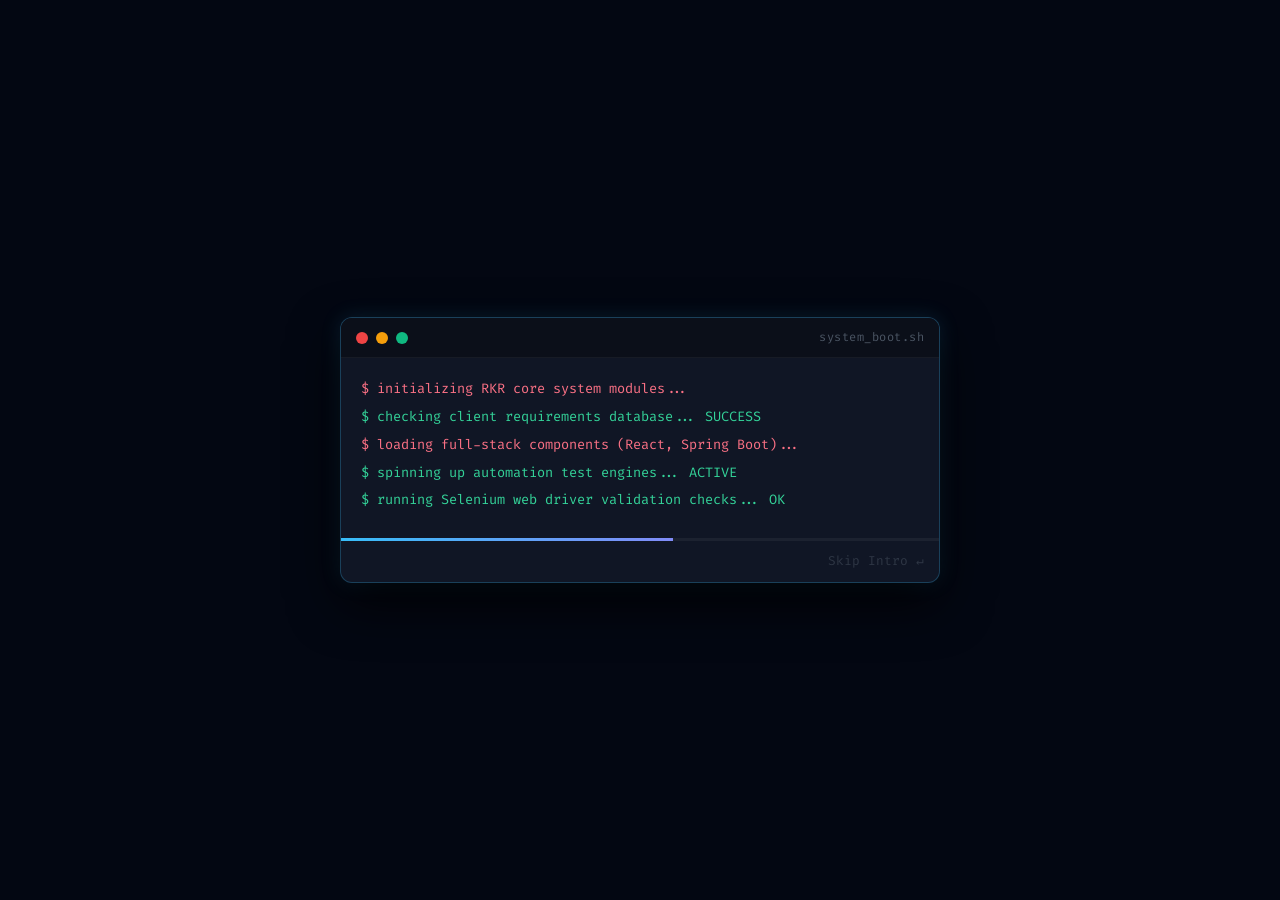
==== commit 4ceaaf6f: "Fix: Clean up merge conflict markers across all files" ====
--- a/index.html
+++ b/index.html
@@ -3,6 +3,62 @@
 <head>
     <meta charset="UTF-8">
     <meta name="viewport" content="width=device-width, initial-scale=1.0">
+    <title>Ronit Kr. Roy | Full-Stack, QA Automation & Cloud Engineer</title>
+    <meta name="description" content="Portfolio of Ronit Kr. Roy — Full-Stack Developer, QA Automation Engineer & Cloud Specialist. Explore projects in automated testing, full-stack development, and cloud infrastructure.">
+    <link href="https://fonts.googleapis.com/css2?family=Sora:wght@300;400;500;600;700&family=Space+Grotesk:wght@400;500;600;700&family=Fira+Code:wght@400;500&display=swap" rel="stylesheet">
+    <link rel="stylesheet" href="https://cdnjs.cloudflare.com/ajax/libs/font-awesome/6.4.0/css/all.min.css">
+    <link rel="stylesheet" href="style.css?v=1.4">
+</head>
+<body>
+    <script>
+        (function() {
+            const savedTheme = localStorage.getItem('theme');
+            const systemPrefersLight = window.matchMedia('(prefers-color-scheme: light)').matches;
+            if (savedTheme === 'light' || (!savedTheme && systemPrefersLight)) {
+                document.body.classList.add('light-theme');
+            }
+        })();
+    </script>
+    <!-- Preloader Screen -->
+    <div id="preloader">
+        <div class="preloader-content">
+            <div class="terminal-header">
+                <span class="terminal-dot red"></span>
+                <span class="terminal-dot yellow"></span>
+                <span class="terminal-dot green"></span>
+                <span class="terminal-title">system_boot.sh</span>
+            </div>
+            <div class="terminal-body" id="preloader-terminal"></div>
+            <div class="preloader-progress-bar">
+                <div class="preloader-progress"></div>
+            </div>
+            <div class="preloader-skip-container" id="skip-preloader-btn" style="text-align: right; padding: 10px 15px; font-size: 0.8rem; opacity: 0.5; cursor: pointer; color: var(--text-secondary); font-family: var(--font-code); transition: opacity 0.3s ease;">
+                <span>Skip Intro ↵</span>
+            </div>
+        </div>
+    </div>
+
+    <div class="scroll-progress-container">
+        <div class="scroll-progress-bar" id="scroll-bar"></div>
+    </div>
+
+    <header class="header">
+        <nav class="nav">
+            <a href="index.html" class="logo">RKR.</a>
+            <ul class="nav-links">
+                <li><a href="#about">About</a></li>
+                <li><a href="#skills">Expertise</a></li>
+                <li><a href="#projects">Projects</a></li>
+                <li><a href="#contact">Contact</a></li>
+            </ul>
+            <div class="nav-actions">
+                <button id="theme-toggle" class="theme-toggle-btn" aria-label="Toggle theme">
+                    <div class="toggle-thumb"></div>
+                    <i class="fa-solid fa-moon"></i>
+                    <i class="fa-solid fa-sun"></i>
+                </button>
+                <div class="burger">
+=======
     <!-- SEO Meta Tags -->
     <meta name="description" content="Professional portfolio of Ronit Kr. Roy, Software Engineer in Test (SDET) & QA Automation Lead | 4+ YOE.">
     <!-- Open Graph / Facebook -->
@@ -81,6 +137,24 @@
                     <div class="line3"></div>
                 </div>
             </div>
+        </nav>
+    </header>
+
+    <main>
+        <!-- Hero Section -->
+        <section id="hero" class="hero">
+            <div class="hero-content">
+                <p class="greeting">Hi, I am</p>
+                <h1 class="name">Ronit Kr. Roy</h1>
+                <h2 class="role">Full-Stack, QA Automation & Cloud Engineer</h2>
+                <p class="hero-summary">
+                    Delivering enterprise-scale frontend applications, robust backend architectures, comprehensive QA automation, and scalable cloud solutions.
+                </p>
+                <div class="hero-cta">
+                    <a href="#projects" class="btn btn-primary">View My Work</a>
+                    <a href="#contact" class="btn btn-secondary">Get In Touch</a>
+                    <a href="resume.pdf" target="_blank" class="btn btn-outline">Download CV</a>
+=======
         </div>
     </nav>
 
@@ -169,7 +243,262 @@
                 </div>
             </div>
         </section>
-
+        <!-- Partners Section commented out
+        <section class="partners-section">
+            <h2 class="partners-title">Our Valued <span class="accent-text">Partners</span></h2>
+            <div class="partners-marquee">
+                <div class="marquee-track">
+                    <div class="logo-group">
+                        <div class="logo-item">
+                            <svg width="150" height="40" viewBox="0 0 150 40" fill="none" xmlns="http://www.w3.org/2000/svg">
+                                <text x="10" y="24" fill="var(--partner-logo-color)" font-family="'Space Grotesk', sans-serif" font-weight="800" font-size="21" letter-spacing="-0.5">TS</text>
+                                <text x="35" y="24" fill="var(--partner-logo-color)" font-family="'Space Grotesk', sans-serif" font-weight="400" font-size="21" letter-spacing="-0.5" opacity="0.8">PLUS</text>
+                                <rect x="10" y="28" width="68" height="1.2" fill="var(--partner-logo-color)" opacity="0.5"/>
+                                <text x="10" y="35" fill="var(--partner-logo-color)" font-family="'Sora', sans-serif" font-weight="600" font-size="5" letter-spacing="0.8" opacity="0.6">SECURE REMOTE ACCESS</text>
+                            </svg>
+                        </div>
+                        <div class="logo-item">
+                            <svg width="120" height="40" viewBox="0 0 120 40" fill="none" xmlns="http://www.w3.org/2000/svg">
+                                <text x="10" y="28" fill="var(--partner-logo-color)" font-family="'Space Grotesk', sans-serif" font-weight="700" font-size="24" letter-spacing="-0.5">ivanti</text>
+                                <rect x="76" y="12" width="5" height="5" fill="#ef4444"/>
+                            </svg>
+                        </div>
+                        <div class="logo-item">
+                            <svg width="150" height="40" viewBox="0 0 150 40" fill="none" xmlns="http://www.w3.org/2000/svg">
+                                <path d="M10 12 H22 V20 C22 24 18 27 14 27 H10 V12 Z" fill="#0284c7"/>
+                                <path d="M15 20 H27 V27 C27 31 24 34 20 34 H15 V20 Z" fill="#0284c7" opacity="0.6"/>
+                                <text x="34" y="24" fill="var(--partner-logo-color)" font-family="'Space Grotesk', sans-serif" font-weight="700" font-size="18" letter-spacing="-0.5">Juniper</text>
+                                <text x="34" y="32" fill="var(--partner-logo-color)" font-family="'Sora', sans-serif" font-weight="600" font-size="5.5" letter-spacing="2" opacity="0.7">NETWORKS</text>
+                            </svg>
+                        </div>
+                        <div class="logo-item">
+                            <svg width="120" height="40" viewBox="0 0 120 40" fill="none" xmlns="http://www.w3.org/2000/svg">
+                                <rect x="5" y="8" width="90" height="24" fill="var(--partner-logo-color)"/>
+                                <text x="13" y="25" fill="var(--partners-bg)" font-family="'Space Grotesk', sans-serif" font-weight="700" font-size="16">Lenovo</text>
+                            </svg>
+                        </div>
+                    </div>
+                    <div class="logo-group">
+                        <div class="logo-item">
+                            <svg width="150" height="40" viewBox="0 0 150 40" fill="none" xmlns="http://www.w3.org/2000/svg">
+                                <path d="M22 6 L32 10 V24 C32 30 22 34 22 34 C22 34 12 30 12 24 V10 L22 6 Z" fill="#38bdf8"/>
+                                <path d="M17 14 H27 L17 25 H27" stroke="white" stroke-width="2.5" stroke-linecap="round" stroke-linejoin="round"/>
+                                <text x="40" y="27" fill="var(--partner-logo-color)" font-family="'Space Grotesk', sans-serif" font-weight="700" font-size="20">Nessus</text>
+                                <text x="112" y="18" fill="#38bdf8" font-family="'Fira Code', monospace" font-weight="600" font-size="8">TM</text>
+                            </svg>
+                        </div>
+                        <div class="logo-item">
+                            <svg width="150" height="40" viewBox="0 0 150 40" fill="none" xmlns="http://www.w3.org/2000/svg">
+                                <circle cx="15" cy="12" r="2" fill="var(--partner-logo-color)" opacity="0.6"/>
+                                <circle cx="20" cy="9" r="2.4" fill="var(--partner-logo-color)" opacity="0.8"/>
+                                <circle cx="26" cy="7.5" r="2.8" fill="var(--partner-logo-color)"/>
+                                <circle cx="32" cy="9" r="2.4" fill="var(--partner-logo-color)" opacity="0.8"/>
+                                <circle cx="37" cy="12" r="2" fill="var(--partner-logo-color)" opacity="0.6"/>
+                                <text x="12" y="30" fill="var(--partner-logo-color)" font-family="'Space Grotesk', sans-serif" font-weight="700" font-size="20">motadata</text>
+                            </svg>
+                        </div>
+                        <div class="logo-item">
+                            <svg width="150" height="40" viewBox="0 0 150 40" fill="none" xmlns="http://www.w3.org/2000/svg">
+                                <text x="10" y="24" fill="var(--partner-logo-color)" font-family="'Space Grotesk', sans-serif" font-weight="800" font-size="21" letter-spacing="-0.5">TS</text>
+                                <text x="35" y="24" fill="var(--partner-logo-color)" font-family="'Space Grotesk', sans-serif" font-weight="400" font-size="21" letter-spacing="-0.5" opacity="0.8">PLUS</text>
+                                <rect x="10" y="28" width="68" height="1.2" fill="var(--partner-logo-color)" opacity="0.5"/>
+                                <text x="10" y="35" fill="var(--partner-logo-color)" font-family="'Sora', sans-serif" font-weight="600" font-size="5" letter-spacing="0.8" opacity="0.6">SECURE REMOTE ACCESS</text>
+                            </svg>
+                        </div>
+                        <div class="logo-item">
+                            <svg width="120" height="40" viewBox="0 0 120 40" fill="none" xmlns="http://www.w3.org/2000/svg">
+                                <text x="10" y="28" fill="var(--partner-logo-color)" font-family="'Space Grotesk', sans-serif" font-weight="700" font-size="24" letter-spacing="-0.5">ivanti</text>
+                                <rect x="76" y="12" width="5" height="5" fill="#ef4444"/>
+                            </svg>
+                        </div>
+                        <div class="logo-item">
+                            <svg width="150" height="40" viewBox="0 0 150 40" fill="none" xmlns="http://www.w3.org/2000/svg">
+                                <path d="M10 12 H22 V20 C22 24 18 27 14 27 H10 V12 Z" fill="#0284c7"/>
+                                <path d="M15 20 H27 V27 C27 31 24 34 20 34 H15 V20 Z" fill="#0284c7" opacity="0.6"/>
+                                <text x="34" y="24" fill="var(--partner-logo-color)" font-family="'Space Grotesk', sans-serif" font-weight="700" font-size="18" letter-spacing="-0.5">Juniper</text>
+                                <text x="34" y="32" fill="var(--partner-logo-color)" font-family="'Sora', sans-serif" font-weight="600" font-size="5.5" letter-spacing="2" opacity="0.7">NETWORKS</text>
+                            </svg>
+                        </div>
+                        <div class="logo-item">
+                            <svg width="120" height="40" viewBox="0 0 120 40" fill="none" xmlns="http://www.w3.org/2000/svg">
+                                <rect x="5" y="8" width="90" height="24" fill="var(--partner-logo-color)"/>
+                                <text x="13" y="25" fill="var(--partners-bg)" font-family="'Space Grotesk', sans-serif" font-weight="700" font-size="16">Lenovo</text>
+                            </svg>
+                        </div>
+                    </div>
+                </div>
+            </div>
+        </section>
+        -->
+
+        <!-- About Section -->
+        <section id="about" class="about section">
+            <h2 class="section-title">About Me</h2>
+            <div class="about-content glass-panel">
+                <p>
+                    I'm a Software Engineer in Test (SDET) with hands-on experience building resilient, scalable automation frameworks, full-stack applications, and cloud-native solutions from the ground up. I bring a strong engineering mindset to every project — whether collaborating within a team or delivering end-to-end for clients.
+                </p>
+                <p>
+                    From API validation and UI automation to CI/CD pipeline integration and cloud deployments on AWS & Azure, I combine technical depth with a quality-first approach to ship software that's reliable, maintainable, and built to scale.
+                </p>
+            </div>
+        </section>
+
+        <!-- Projects Section (Main Focus) -->
+        <section id="projects" class="projects section">
+            <h2 class="section-title">Featured Projects</h2>
+            
+            <!-- Category Filter Tabs -->
+            <div class="project-filters">
+                <button class="filter-btn active" data-filter="all">All Projects</button>
+                <button class="filter-btn" data-filter="fullstack">Full-Stack</button>
+                <button class="filter-btn" data-filter="qa">QA Automation</button>
+                <button class="filter-btn" data-filter="cloud">Cloud & Infra</button>
+            </div>
+            
+            <div class="projects-detailed-grid">
+                <!-- Project 1: Endpoints Security & Interoperability -->
+                <div class="project-detailed-card glass-panel highlight-project" data-category="cloud qa">
+                    <div class="highlight-badge">Endpoint Security & Networking</div>
+                    <div class="project-header">
+                        <h3>AI-Driven Endpoint Security Platform</h3>
+                        <span class="tech-stack-pill">Python | C++ | AWS | PyTest</span>
+                    </div>
+                    <div class="project-body">
+                        <div class="project-what">
+                            <h4>The Challenge</h4>
+                            <p>Required a robust way to validate an AI-driven endpoint agent, covering silent installations, network security protocols, and multi-vendor interoperability testing across OS environments.</p>
+                        </div>
+                        <div class="project-how">
+                            <h4>The Solution & Impact</h4>
+                            <ul>
+                                <li>Architected end-to-end automation tailored for Windows/macOS endpoints.</li>
+                                <li>Conducted strict interoperability testing ensuring zero conflicts with existing network software.</li>
+                                <li>Achieved 100% automated regression coverage, reducing release cycles by 40%.</li>
+                            </ul>
+                        </div>
+                    </div>
+                </div>
+
+                <!-- Project 2: VMS (Cloud & Backend) -->
+                <div class="project-detailed-card glass-panel" data-category="fullstack cloud">
+                    <div class="project-header">
+                        <h3>Cloud-Native Vendor Management System (VMS)</h3>
+                        <span class="tech-stack-pill">Node.js | Azure | Postman | MongoDB</span>
+                    </div>
+                    <div class="project-body">
+                        <div class="project-what">
+                            <h4>The Challenge</h4>
+                            <p>The client needed a highly available backend for their VMS with comprehensive QA coverage to ensure secure B2B data exchanges and seamless API integrations.</p>
+                        </div>
+                        <div class="project-how">
+                            <h4>The Solution & Impact</h4>
+                            <ul>
+                                <li>Developed scalable RESTful APIs using Node.js and Express deployed on Microsoft Azure.</li>
+                                <li>Created an extensive Postman automation suite for backend endpoint testing.</li>
+                                <li>Implemented SQL/NoSQL data integrity checks, ensuring zero data loss during high-volume vendor transactions.</li>
+                            </ul>
+                        </div>
+                    </div>
+                </div>
+
+                <!-- Project 3: Employee Management & HRMS -->
+                <div class="project-detailed-card glass-panel" data-category="fullstack qa">
+                    <div class="project-header">
+                        <h3>Enterprise Employee Management & HRMS</h3>
+                        <span class="tech-stack-pill">React | Spring Boot | Selenium | Manual QA</span>
+                    </div>
+                    <div class="project-body">
+                        <div class="project-what">
+                            <h4>The Challenge</h4>
+                            <p>A comprehensive HRMS requiring full-stack development, strict RBAC validation, payroll logic, and manual QA testing.</p>
+                        </div>
+                        <div class="project-how">
+                            <h4>The Solution & Impact</h4>
+                            <ul>
+                                <li>Built dynamic UI with React and robust backend services using Spring Boot.</li>
+                                <li>Implemented manual exploratory testing complemented by Selenium automation.</li>
+                                <li>Integrated CI/CD pipelines (GitHub Actions) to run automated UI tests on every push.</li>
+                                <li>Delivered a zero-defect payroll module and automated regression suite.</li>
+                            </ul>
+                        </div>
+                        <div class="project-tech-icons">
+                            <img src="assets/react_icon.png" alt="React" class="tech-icon-small" title="React" />
+                            <img src="assets/spring_icon.png" alt="Spring Boot" class="tech-icon-small" title="Spring Boot" />
+                            <img src="assets/selenium_icon.png" alt="Selenium" class="tech-icon-small" title="Selenium" />
+                            <img src="assets/ci_cd_icon.png" alt="CI/CD" class="tech-icon-small" title="CI/CD & GitHub Actions" />
+                        </div>
+                    </div>
+                </div>
+
+                <!-- Project 4: CRM (Frontend & Full Stack) -->
+                <div class="project-detailed-card glass-panel highlight-project" data-category="fullstack">
+                    <div class="highlight-badge">Next-Gen Frontend Dev</div>
+                    <div class="project-header">
+                        <h3>AI-Powered Customer Relationship Management (CRM)</h3>
+                        <span class="tech-stack-pill">Next.js | TypeScript | Tailwind | Playwright</span>
+                    </div>
+                    <div class="project-body">
+                        <div class="project-what">
+                            <h4>The Challenge</h4>
+                            <p>The client demanded a blazing-fast, SEO-optimized CRM frontend using modern web standards, coupled with rigorous end-to-end testing.</p>
+                        </div>
+                        <div class="project-how">
+                            <h4>The Solution & Impact</h4>
+                            <ul>
+                                <li>Developed the application utilizing Next.js (React) for Server-Side Rendering (SSR) and TailwindCSS for responsive design.</li>
+                                <li>Integrated Playwright for rapid, parallelized cross-browser E2E testing.</li>
+                                <li>Improved page load speeds by 60% and secured high reliability across all supported browsers.</li>
+                            </ul>
+                        </div>
+                        <div class="project-tech-icons">
+                            <img src="assets/react_icon.png" alt="React" class="tech-icon-small" title="React" />
+                            <img src="assets/playwright_icon.png" alt="Playwright" class="tech-icon-small" title="Playwright" />
+                        </div>
+                    </div>
+                </div>
+
+                <!-- Project 5: Networking & QA Automation -->
+                <div class="project-detailed-card glass-panel" data-category="cloud qa">
+                    <div class="project-header">
+                        <h3>High-Scale Networking & Infrastructure Hub</h3>
+                        <span class="tech-stack-pill">FastAPI | Docker | Kubernetes | Appium</span>
+                    </div>
+                    <div class="project-body">
+                        <div class="project-what">
+                            <h4>The Challenge</h4>
+                            <p>Needed to orchestrate testing across mobile devices and complex network infrastructures, ensuring uptime and fault tolerance for networking appliances.</p>
+                        </div>
+                        <div class="project-how">
+                            <h4>The Solution & Impact</h4>
+                            <ul>
+                                <li>Deployed microservices architecture with Python FastAPI, Docker, and Kubernetes.</li>
+                                <li>Executed robust endpoint/load testing using JMeter and automated mobile client testing with Appium.</li>
+                                <li>Scaled the infrastructure to seamlessly handle 10,000+ concurrent network requests.</li>
+                            </ul>
+                        </div>
+                    </div>
+                </div>
+
+                <!-- Project 6: E-Commerce (Full Stack & Testing) -->
+                <div class="project-detailed-card glass-panel" data-category="fullstack qa">
+                    <div class="project-header">
+                        <h3>Global B2B E-Commerce & Logistics Portal</h3>
+                        <span class="tech-stack-pill">Vue.js | Django | SQL | TestNG</span>
+                    </div>
+                    <div class="project-body">
+                        <div class="project-what">
+                            <h4>The Challenge</h4>
+                            <p>Required a unified dashboard to manage global supply chains, needing both frontend UI enhancements and reliable end-to-end order processing automation.</p>
+                        </div>
+                        <div class="project-how">
+                            <h4>The Solution & Impact</h4>
+                            <ul>
+                                <li>Engineered real-time tracking dashboards using Vue.js and a Django-based backend.</li>
+                                <li>Established comprehensive TestNG automation suites for critical payment and logistical pathways.</li>
+                                <li>Eliminated manual regression bottlenecks, saving 30+ hours per release cycle.</li>
+                            </ul>
+=======
         <!-- About Me Section -->
         <section id="about" class="about-section reveal">
             <div class="section-container">
@@ -248,7 +577,120 @@
                 </div>
             </div>
         </section>
-
+        <!-- Skills Section -->
+        <section id="skills" class="skills section">
+            <h2 class="section-title">Core Expertise</h2>
+            <div class="skills-grid">
+                <div class="skill-category glass-panel">
+                    <div class="skill-header">
+                        <img src="assets/react_icon.png" alt="React" class="skill-icon" />
+                        <h3>Frontend Development</h3>
+                    </div>
+                    <p>React, Next.js, HTML5, Modern CSS, JavaScript/TypeScript, UI/UX Implementation</p>
+                </div>
+                <div class="skill-category glass-panel">
+                    <div class="skill-header">
+                        <img src="assets/spring_icon.png" alt="Spring Boot" class="skill-icon" />
+                        <h3>Backend Architecture</h3>
+                    </div>
+                    <p>Node.js, Python, Java, RESTful APIs, Microservices, SQL & NoSQL Databases</p>
+                </div>
+                <div class="skill-category glass-panel">
+                    <div class="skill-header">
+                        <img src="assets/selenium_icon.png" alt="Selenium" class="skill-icon" />
+                        <img src="https://cdn.jsdelivr.net/gh/devicons/devicon@latest/icons/playwright/playwright-original.svg" alt="Playwright" class="skill-icon" />
+                        <h3>QA Automation</h3>
+                    </div>
+                    <p>Selenium WebDriver, Playwright, TestNG, Appium, API Validation (Postman)</p>
+                </div>
+                <div class="skill-category glass-panel">
+                    <div class="skill-header">
+                        <img src="assets/ci_cd_icon.png" alt="CI/CD" class="skill-icon" />
+                        <h3>Cloud Services</h3>
+                    </div>
+                    <p>AWS, Azure, Docker, Kubernetes, Jenkins CI/CD, Git Integration</p>
+                </div>
+                <div class="skill-category glass-panel">
+                    <div class="skill-header">
+                        <span class="skill-icon-container">
+                            <i class="fa-solid fa-list-check skill-fa-icon"></i>
+                        </span>
+                        <h3>Manual Testing & Reporting</h3>
+                    </div>
+                    <p>Test Case Design, Exploratory Testing, Bug Tracking, Detailed QA Reports, SOP Documentation</p>
+                </div>
+                <div class="skill-category glass-panel">
+                    <div class="skill-header">
+                        <span class="skill-icon-container">
+                            <i class="fa-solid fa-shield-halved skill-fa-icon"></i>
+                        </span>
+                        <h3>IT Support & Security</h3>
+                    </div>
+                    <p>Endpoint Protection, Windows Administration, Active Directory, Troubleshooting, Data Encryption</p>
+                </div>
+        </section>
+
+        <!-- Industry Expertise Section -->
+        <section class="industry-section">
+            <h2 class="industry-title">Diverse <span class="accent-text">Industries & Endpoints</span></h2>
+            
+            <div class="industry-marquee marquee-left">
+                <div class="marquee-track">
+                    <div class="pill-group">
+                        <span class="ind-pill"><i class="fa-solid fa-cart-shopping"></i> e-Commerce</span>
+                        <span class="ind-pill"><i class="fa-solid fa-house"></i> Real Estate</span>
+                        <span class="ind-pill"><i class="fa-solid fa-chart-simple"></i> Accounting</span>
+                        <span class="ind-pill"><i class="fa-solid fa-graduation-cap"></i> Education</span>
+                        <span class="ind-pill"><i class="fa-solid fa-plane"></i> Travel</span>
+                        <span class="ind-pill"><i class="fa-solid fa-user-tie"></i> HR</span>
+                        <span class="ind-pill"><i class="fa-solid fa-wallet"></i> Financial</span>
+                        <span class="ind-pill"><i class="fa-solid fa-shield-halved"></i> McAfee</span>
+                        <span class="ind-pill"><i class="fa-solid fa-shield-virus"></i> Crowdstrike</span>
+                        <span class="ind-pill"><i class="fa-solid fa-shield"></i> Avast</span>
+                        <span class="ind-pill"><i class="fa-solid fa-lock"></i> Forcepoint</span>
+                        <span class="ind-pill"><i class="fa-solid fa-shield-halved"></i> SentinelOne</span>
+                    </div>
+                    <div class="pill-group">
+                        <span class="ind-pill"><i class="fa-solid fa-cart-shopping"></i> e-Commerce</span>
+                        <span class="ind-pill"><i class="fa-solid fa-house"></i> Real Estate</span>
+                        <span class="ind-pill"><i class="fa-solid fa-chart-simple"></i> Accounting</span>
+                        <span class="ind-pill"><i class="fa-solid fa-graduation-cap"></i> Education</span>
+                        <span class="ind-pill"><i class="fa-solid fa-plane"></i> Travel</span>
+                        <span class="ind-pill"><i class="fa-solid fa-user-tie"></i> HR</span>
+                        <span class="ind-pill"><i class="fa-solid fa-wallet"></i> Financial</span>
+                        <span class="ind-pill"><i class="fa-solid fa-shield-halved"></i> McAfee</span>
+                        <span class="ind-pill"><i class="fa-solid fa-shield-virus"></i> Crowdstrike</span>
+                        <span class="ind-pill"><i class="fa-solid fa-shield"></i> Avast</span>
+                        <span class="ind-pill"><i class="fa-solid fa-lock"></i> Forcepoint</span>
+                        <span class="ind-pill"><i class="fa-solid fa-shield-halved"></i> SentinelOne</span>
+                    </div>
+                </div>
+            </div>
+
+            <div class="industry-marquee marquee-right">
+                <div class="marquee-track">
+                    <div class="pill-group">
+                        <span class="ind-pill"><i class="fa-solid fa-industry"></i> Manufacturing</span>
+                        <span class="ind-pill"><i class="fa-solid fa-heart-pulse"></i> Healthcare</span>
+                        <span class="ind-pill"><i class="fa-solid fa-truck-fast"></i> Logistics</span>
+                        <span class="ind-pill"><i class="fa-solid fa-laptop-code"></i> Software</span>
+                        <span class="ind-pill"><i class="fa-solid fa-mobile-screen-button"></i> Fintech</span>
+                        <span class="ind-pill"><i class="fa-solid fa-box-open"></i> Supply Chain</span>
+                        <span class="ind-pill"><i class="fa-solid fa-users-gear"></i> CSM</span>
+                        <span class="ind-pill"><i class="fa-solid fa-user-check"></i> BGV</span>
+                        <span class="ind-pill"><i class="fa-solid fa-sitemap"></i> HRMS</span>
+                    </div>
+                    <div class="pill-group">
+                        <span class="ind-pill"><i class="fa-solid fa-industry"></i> Manufacturing</span>
+                        <span class="ind-pill"><i class="fa-solid fa-heart-pulse"></i> Healthcare</span>
+                        <span class="ind-pill"><i class="fa-solid fa-truck-fast"></i> Logistics</span>
+                        <span class="ind-pill"><i class="fa-solid fa-laptop-code"></i> Software</span>
+                        <span class="ind-pill"><i class="fa-solid fa-mobile-screen-button"></i> Fintech</span>
+                        <span class="ind-pill"><i class="fa-solid fa-box-open"></i> Supply Chain</span>
+                        <span class="ind-pill"><i class="fa-solid fa-users-gear"></i> CSM</span>
+                        <span class="ind-pill"><i class="fa-solid fa-user-check"></i> BGV</span>
+                        <span class="ind-pill"><i class="fa-solid fa-sitemap"></i> HRMS</span>
+=======
         <!-- Expertise/Skills Section -->
         <section id="skills" class="skills-section reveal">
             <div class="section-container">
@@ -591,6 +1033,59 @@
         </section>
 
         <!-- Certifications Section -->
+        <section id="certifications" class="certifications section">
+            <h2 class="section-title">Certifications</h2>
+            <div class="certs-container">
+                <span class="badge">Claude Anthropic Certification</span>
+                <span class="badge">Microsoft Certified: Azure Administrator (AZ-104)</span>
+                <span class="badge">Certified Scrum Master</span>
+                <span class="badge">Python & Selenium Test Automation</span>
+                <span class="badge">Core Java (OOP & Design Patterns)</span>
+                <span class="badge">AWS Fundamentals</span>
+            </div>
+        </section>
+        
+        <!-- Contact Section -->
+        <section id="contact" class="contact section">
+            <h2 class="section-title">Let's Connect</h2>
+            <div class="contact-content glass-panel">
+                <p>Whether you're looking to collaborate on a project, discuss an opportunity, or just want to say hello — fill out the form below and I'll get back to you within 24 hours.</p>
+                <div class="contact-form-container">
+                    <form id="contact-form" class="contact-form" novalidate>
+                        <div class="form-group" style="position: relative; margin-bottom: 1.8rem;">
+                            <input type="text" name="name" id="name" placeholder="Your Name or Company" required>
+                            <span class="error-msg" id="name-error" style="color: #ff4d4d; font-size: 0.8rem; position: absolute; bottom: -18px; left: 5px; font-family: 'Fira Code', monospace;"></span>
+                        </div>
+                        <div class="form-group" style="position: relative; margin-bottom: 1.8rem;">
+                            <input type="email" name="email" id="email" placeholder="Your Email Address" required>
+                            <span class="error-msg" id="email-error" style="color: #ff4d4d; font-size: 0.8rem; position: absolute; bottom: -18px; left: 5px; font-family: 'Fira Code', monospace;"></span>
+                        </div>
+                        <div class="form-group" style="position: relative; margin-bottom: 1.8rem;">
+                            <select name="service" id="service" required>
+                                <option value="" disabled selected>What do you need help with?</option>
+                                <option value="Full-Stack Development">Full-Stack Development</option>
+                                <option value="QA & Automation Testing">QA & Automation Testing</option>
+                                <option value="Cloud Infrastructure (AWS/Azure)">Cloud Infrastructure (AWS/Azure)</option>
+                                <option value="General Consulting">General Consulting</option>
+                            </select>
+                            <span class="error-msg" id="service-error" style="color: #ff4d4d; font-size: 0.8rem; position: absolute; bottom: -18px; left: 5px; font-family: 'Fira Code', monospace;"></span>
+                        </div>
+                        <div class="form-group" style="position: relative; margin-bottom: 1.8rem;">
+                            <textarea name="message" id="message" rows="5" placeholder="Tell me about your project requirements..." required minlength="10"></textarea>
+                            <span class="error-msg" id="message-error" style="color: #ff4d4d; font-size: 0.8rem; position: absolute; bottom: -18px; left: 5px; font-family: 'Fira Code', monospace;"></span>
+                        </div>
+                        <button type="submit" class="btn btn-primary submit-btn" id="submit-btn">Send Message</button>
+                        <div id="form-status-banner" style="display:none; margin-top: 1rem; padding: 12px; border-radius: 6px; font-size: 0.95rem; text-align: center; font-weight: 500;"></div>
+                    </form>
+                </div>
+                <div class="contact-actions">
+                    <a href="ronit_roy.vcf" download class="btn btn-primary vcard-btn">Save Contact (vCard)</a>
+                    <div class="contact-social-grid">
+                        <a href="mailto:ronitofficial99@gmail.com" class="btn btn-secondary">Direct Email</a>
+                        <a href="https://wa.me/918825177143?text=Hi%20Ronit,%20I%20saw%20your%20portfolio%20and%20wanted%20to%20connect!" target="_blank" rel="noopener noreferrer" class="btn btn-secondary" id="whatsapp-link">WhatsApp</a>
+                        <a href="https://linkedin.com/in/ronit-kumar-roy-a1b519" target="_blank" rel="noopener noreferrer" class="btn btn-secondary">LinkedIn</a>
+                        <a href="https://github.com/" target="_blank" rel="noopener noreferrer" class="btn btn-secondary">GitHub</a>
+=======
         <section id="certifications" class="certifications-section reveal">
             <div class="section-container">
                 <div class="section-header">
@@ -703,12 +1198,16 @@
         </section>
     </main>
 
-    <!-- Footer Landmark -->
     <footer class="footer">
         <div class="footer-container">
-            <p>&copy; 2026 Ronit Kr. Roy. All Rights Reserved.</p>
-            <p class="footer-tagline">SDET & QA Automation Lead</p>
+            <p>&copy; <span id="year">2026</span> Ronit Kr. Roy &mdash; Full-Stack Engineer, QA Automation & Cloud Specialist.</p>
         </div>
     </footer>
+
+    <!-- Custom Cursor Follower -->
+    <div class="custom-cursor-dot"></div>
+    <div class="custom-cursor-outline"></div>
+
+    <script src="main.js"></script>
 </body>
 </html>
--- a/style.css
+++ b/style.css
@@ -0,0 +1,1215 @@
+:root {
+    --bg-color: #030712;
+    --text-primary: #f8fafc;
+    --text-secondary: #94a3b8;
+    --accent-primary: #38bdf8;
+    --accent-secondary: #818cf8;
+    --glass-bg: rgba(17, 24, 39, 0.7);
+    --glass-border: rgba(255, 255, 255, 0.08);
+    --font-main: 'Sora', sans-serif;
+    --font-title: 'Space Grotesk', sans-serif;
+    --font-code: 'Fira Code', monospace;
+
+    /* Theme specific variables */
+    --header-bg: rgba(15, 23, 42, 0.9);
+    --input-bg: rgba(15, 23, 42, 0.5);
+    --input-focus-bg: rgba(15, 23, 42, 0.8);
+    --card-shadow: 0 10px 30px rgba(0, 0, 0, 0.5);
+    --card-shadow-hover: 0 20px 40px rgba(0, 0, 0, 0.6);
+    --body-glow-1: rgba(56, 189, 248, 0.05);
+    --body-glow-2: rgba(129, 140, 248, 0.05);
+    --name-color: #ffffff;
+    --project-title-color: #ffffff;
+    --partners-bg: #0b0f19;
+    --partners-title-color: var(--text-primary);
+    --partner-logo-color: #94a3b8;
+    --industry-bg: #030712;
+    --industry-title-color: #ffffff;
+    --industry-pill-bg: #111827;
+    --industry-pill-border: rgba(255, 255, 255, 0.08);
+    --industry-pill-text: #f3f4f6;
+    --industry-pill-hover-bg: #1f2937;
+
+    --filter-btn-bg: rgba(56, 189, 248, 0.06);
+    --filter-btn-color: #38bdf8;
+    --filter-btn-border: rgba(56, 189, 248, 0.2);
+}
+
+body.light-theme {
+    --bg-color: #f8fafc;
+    --text-primary: #0f172a;
+    --text-secondary: #475569;
+    --accent-primary: #0284c7;
+    --accent-secondary: #4f46e5;
+    --glass-bg: rgba(255, 255, 255, 0.7);
+    --glass-border: rgba(15, 23, 42, 0.08);
+    
+    --header-bg: rgba(248, 250, 252, 0.9);
+    --input-bg: rgba(15, 23, 42, 0.04);
+    --input-focus-bg: #ffffff;
+    --card-shadow: 0 10px 30px rgba(15, 23, 42, 0.04);
+    --card-shadow-hover: 0 20px 40px rgba(15, 23, 42, 0.08);
+    --body-glow-1: rgba(2, 132, 199, 0.03);
+    --body-glow-2: rgba(79, 70, 229, 0.03);
+    --name-color: #0f172a;
+    --project-title-color: #0f172a;
+    --partners-bg: #f1f5f9;
+    --partners-title-color: var(--text-primary);
+    --partner-logo-color: #334155;
+    --industry-bg: #f1f5f9;
+    --industry-title-color: #1f2937;
+    --industry-pill-bg: #ffffff;
+    --industry-pill-border: rgba(15, 23, 42, 0.08);
+    --industry-pill-text: #334155;
+    --industry-pill-hover-bg: #e2e8f0;
+
+    --filter-btn-bg: rgba(2, 132, 199, 0.05);
+    --filter-btn-color: #0284c7;
+    --filter-btn-border: rgba(2, 132, 199, 0.15);
+}
+
+* {
+    margin: 0;
+    padding: 0;
+    box-sizing: border-box;
+    scroll-behavior: smooth;
+}
+
+html, body {
+    overflow-x: hidden;
+    width: 100%;
+}
+
+body {
+    background-color: var(--bg-color);
+    background-image: 
+        radial-gradient(at 0% 0%, var(--body-glow-1) 0px, transparent 50%),
+        radial-gradient(at 100% 100%, var(--body-glow-2) 0px, transparent 50%);
+    color: var(--text-primary);
+    font-family: var(--font-main);
+    line-height: 1.6;
+    transition: background-color 0.3s ease, color 0.3s ease, background-image 0.3s ease;
+}
+
+/* Glassmorphism utility */
+.glass-panel {
+    background: var(--glass-bg);
+    backdrop-filter: blur(12px);
+    -webkit-backdrop-filter: blur(12px);
+    border: 1px solid var(--glass-border);
+    border-radius: 16px;
+    padding: 2rem;
+    box-shadow: var(--card-shadow);
+    transition: transform 0.3s ease, box-shadow 0.3s ease, background 0.3s ease, border-color 0.3s ease;
+}
+
+.glass-panel:hover {
+    transform: translateY(-5px);
+    box-shadow: var(--card-shadow-hover);
+}
+
+/* Typography */
+h1, h2, h3, h4 {
+    font-family: var(--font-title);
+    font-weight: 700;
+    line-height: 1.2;
+    letter-spacing: -0.02em;
+}
+
+h2.section-title {
+    font-size: 2.8rem;
+    margin-bottom: 3.5rem;
+    text-align: center;
+    background: linear-gradient(135deg, var(--accent-primary), var(--accent-secondary));
+    -webkit-background-clip: text;
+    -webkit-text-fill-color: transparent;
+}
+
+p {
+    color: var(--text-secondary);
+    margin-bottom: 1rem;
+}
+
+/* Header & Nav */
+.header {
+    position: fixed;
+    top: 0;
+    left: 0;
+    width: 100%;
+    padding: 1rem 5%;
+    display: flex;
+    justify-content: space-between;
+    align-items: center;
+    background: var(--header-bg);
+    backdrop-filter: blur(10px);
+    z-index: 1000;
+    border-bottom: 1px solid var(--glass-border);
+    transition: background 0.3s ease, border-color 0.3s ease;
+}
+
+.nav {
+    display: flex;
+    justify-content: space-between;
+    align-items: center;
+    width: 100%;
+}
+
+.logo {
+    font-size: 1.5rem;
+    font-weight: 800;
+    color: var(--accent-primary);
+    letter-spacing: 2px;
+    text-decoration: none;
+}
+
+.nav-links {
+    display: flex;
+    list-style: none;
+    gap: 2rem;
+    margin-left: auto;
+    margin-right: 2.5rem;
+}
+
+.nav-links a {
+    color: var(--text-primary);
+    text-decoration: none;
+    font-weight: 400;
+    transition: color 0.3s ease;
+}
+
+.nav-links a:hover {
+    color: var(--accent-primary);
+}
+
+.burger {
+    display: none;
+    cursor: pointer;
+}
+
+.burger div {
+    width: 25px;
+    height: 3px;
+    background-color: var(--text-primary);
+    margin: 5px;
+    transition: all 0.3s ease;
+}
+
+.tech-carousel {
+    display: flex;
+    overflow: hidden;
+    gap: 1rem;
+    width: 100%;
+    position: relative;
+}
+
+.tech-icon {
+    flex: 0 0 auto;
+    width: 50px;
+    height: 50px;
+    animation: slide-left 12s linear infinite;
+}
+
+.tech-icon:hover {
+    transform: scale(1.2);
+    transition: transform 0.3s ease;
+}
+
+@keyframes slide-left {
+    0% { transform: translateX(0%); }
+    100% { transform: translateX(-50%); }
+}
+
+.btn {
+    display: inline-block;
+    padding: 0.8rem 2rem;
+    border-radius: 30px;
+    font-weight: 600;
+    font-family: var(--font-title);
+    text-decoration: none;
+    transition: all 0.3s ease;
+    cursor: pointer;
+    text-align: center;
+}
+
+.btn-primary {
+    background: linear-gradient(45deg, var(--accent-primary), var(--accent-secondary));
+    color: #fff;
+    box-shadow: 0 4px 15px rgba(56, 189, 248, 0.3);
+    border: none;
+}
+
+.btn-primary:hover {
+    box-shadow: 0 6px 20px rgba(56, 189, 248, 0.5);
+    transform: translateY(-3px);
+}
+
+.btn-secondary {
+    background: transparent;
+    color: var(--text-primary);
+    border: 2px solid var(--glass-border);
+}
+
+.btn-secondary:hover {
+    border-color: var(--accent-primary);
+    color: var(--accent-primary);
+    transform: translateY(-3px);
+    box-shadow: 0 4px 15px rgba(56, 189, 248, 0.1);
+}
+
+.btn-outline {
+    background: transparent;
+    color: var(--accent-primary);
+    border: 2px solid var(--accent-primary);
+}
+
+.btn-outline:hover {
+    background: var(--accent-primary);
+    color: #0f172a;
+    transform: translateY(-3px);
+    box-shadow: 0 4px 15px rgba(56, 189, 248, 0.3);
+}
+
+/* Contact Form */
+.contact-form-container {
+    margin: 2rem 0;
+    text-align: left;
+}
+
+.contact-form .form-group {
+    margin-bottom: 1.5rem;
+}
+
+.contact-form input,
+.contact-form select,
+.contact-form textarea {
+    width: 100%;
+    padding: 1rem;
+    background: var(--input-bg);
+    border: 1px solid var(--glass-border);
+    border-radius: 8px;
+    color: var(--text-primary);
+    font-family: var(--font-main);
+    font-size: 1rem;
+    transition: border-color 0.3s ease, background-color 0.3s ease, color 0.3s ease;
+}
+
+.contact-form input:focus,
+.contact-form select:focus,
+.contact-form textarea:focus {
+    outline: none;
+    border-color: var(--accent-primary);
+    background: var(--input-focus-bg);
+}
+
+.contact-form select {
+    appearance: none;
+    cursor: pointer;
+}
+
+.contact-form select option {
+    background: var(--bg-color);
+    color: var(--text-primary);
+}
+
+.submit-btn {
+    width: 100%;
+    font-size: 1.1rem;
+    padding: 1rem;
+}
+
+/* Hero Section */
+.hero {
+    height: 100vh;
+    display: flex;
+    align-items: center;
+    justify-content: center;
+    text-align: center;
+    padding: 0 5%;
+    position: relative;
+    overflow: hidden;
+}
+
+/* Background blob */
+.hero::before {
+    content: '';
+    position: absolute;
+    width: 600px;
+    height: 600px;
+    background: radial-gradient(circle, rgba(56,189,248,0.15) 0%, rgba(15,23,42,0) 70%);
+    top: 50%;
+    left: 50%;
+    transform: translate(-50%, -50%);
+    z-index: -1;
+    border-radius: 50%;
+    animation: pulse 8s infinite alternate;
+}
+
+@keyframes pulse {
+    0% { transform: translate(-50%, -50%) scale(1); }
+    100% { transform: translate(-50%, -50%) scale(1.2); }
+}
+
+.hero-content {
+    max-width: 800px;
+    animation: fadeUp 1s ease-out;
+}
+
+@keyframes fadeUp {
+    from { opacity: 0; transform: translateY(30px); }
+    to { opacity: 1; transform: translateY(0); }
+}
+
+.greeting {
+    color: var(--accent-primary);
+    font-size: 1.2rem;
+    margin-bottom: 0.5rem;
+    letter-spacing: 1px;
+}
+
+.name {
+    font-size: clamp(3rem, 8vw, 5rem);
+    font-weight: 800;
+    margin-bottom: 1rem;
+    color: var(--name-color);
+    transition: color 0.3s ease;
+}
+
+.role {
+    font-size: clamp(1.5rem, 4vw, 2.5rem);
+    color: var(--text-secondary);
+    margin-bottom: 1.5rem;
+}
+
+.hero-summary {
+    font-size: 1.2rem;
+    margin-bottom: 2.5rem;
+}
+
+.hero-cta {
+    display: flex;
+    gap: 1.5rem;
+    justify-content: center;
+}
+
+/* Sections General */
+.section {
+    padding: 6rem 5%;
+    max-width: 1200px;
+    margin: 0 auto;
+}
+
+/* About Section */
+.about-content {
+    max-width: 800px;
+    margin: 0 auto;
+    text-align: left;
+}
+.about-content p {
+    font-size: 1.1rem;
+}
+
+/* Skills Section */
+.skills-grid {
+    display: grid;
+    grid-template-columns: repeat(auto-fit, minmax(250px, 1fr));
+    gap: 2rem;
+}
+
+.skill-category h3 {
+    color: var(--accent-primary);
+    margin-bottom: 1rem;
+    font-size: 1.2rem;
+}
+
+/* Detailed Projects Grid */
+.project-filters {
+    display: flex;
+    justify-content: center;
+    gap: 1rem;
+    margin-bottom: 3.5rem;
+    flex-wrap: wrap;
+}
+
+.filter-btn {
+    background: var(--filter-btn-bg);
+    border: 1px solid var(--filter-btn-border);
+    padding: 0.6rem 1.5rem;
+    border-radius: 30px;
+    color: var(--filter-btn-color);
+    cursor: pointer;
+    font-family: var(--font-main);
+    font-weight: 500;
+    font-size: 0.9rem;
+    transition: all 0.3s ease;
+}
+
+.filter-btn:hover {
+    color: #fff;
+    background: var(--accent-primary);
+    border-color: transparent;
+    transform: translateY(-2px);
+}
+
+.filter-btn.active {
+    background: linear-gradient(135deg, var(--accent-primary), var(--accent-secondary));
+    color: #fff;
+    border-color: transparent;
+    box-shadow: 0 4px 15px rgba(56, 189, 248, 0.25);
+}
+
+.project-detailed-card.hidden {
+    display: none !important;
+}
+
+.projects-detailed-grid {
+    display: grid;
+    grid-template-columns: repeat(auto-fit, minmax(380px, 1fr));
+    gap: 2rem;
+}
+
+.project-detailed-card {
+    text-align: left;
+    position: relative;
+    display: flex;
+    flex-direction: column;
+}
+
+.project-header {
+    border-bottom: 1px solid var(--glass-border);
+    padding-bottom: 1rem;
+    margin-bottom: 1.5rem;
+}
+
+.project-header h3 {
+    color: var(--project-title-color);
+    font-size: 1.6rem;
+    margin-bottom: 0.5rem;
+    transition: color 0.3s ease;
+}
+
+.tech-stack-pill {
+    display: inline-block;
+    background: rgba(56, 189, 248, 0.1);
+    color: var(--accent-primary);
+    padding: 0.3rem 0.8rem;
+    border-radius: 20px;
+    font-size: 0.85rem;
+    font-family: monospace;
+    border: 1px solid rgba(56, 189, 248, 0.2);
+}
+
+.project-body {
+    display: flex;
+    flex-direction: column;
+    gap: 1.2rem;
+    flex-grow: 1;
+}
+
+.project-what h4, .project-how h4 {
+    color: var(--accent-secondary);
+    margin-bottom: 1rem;
+    font-size: 1.1rem;
+}
+
+.project-how ul {
+    list-style-position: inside;
+    color: var(--text-secondary);
+}
+
+.project-how li {
+    margin-bottom: 0.5rem;
+}
+
+.highlight-project {
+    border: 1px solid var(--accent-secondary);
+    box-shadow: 0 0 20px rgba(129, 140, 248, 0.1);
+}
+
+.highlight-badge {
+    position: absolute;
+    top: -12px;
+    right: 20px;
+    background: linear-gradient(45deg, var(--accent-primary), var(--accent-secondary));
+    color: #fff;
+    padding: 0.2rem 1rem;
+    border-radius: 20px;
+    font-size: 0.8rem;
+    font-weight: 600;
+}
+
+/* Certifications */
+.certs-container {
+    display: flex;
+    flex-wrap: wrap;
+    gap: 1rem;
+    justify-content: center;
+}
+
+.badge {
+    background: var(--glass-bg);
+    border: 1px solid var(--glass-border);
+    padding: 0.8rem 1.5rem;
+    border-radius: 30px;
+    color: var(--text-primary);
+    font-weight: 600;
+    transition: all 0.3s ease;
+}
+
+.badge:hover {
+    background: rgba(255,255,255,0.1);
+    border-color: var(--accent-primary);
+    transform: translateY(-2px);
+}
+
+/* Contact */
+.contact-content {
+    text-align: center;
+    max-width: 600px;
+    margin: 0 auto;
+}
+
+.contact-content p {
+    font-size: 1.2rem;
+    margin-bottom: 2rem;
+}
+
+.contact-actions {
+    margin-top: 2.5rem;
+    display: flex;
+    flex-direction: column;
+    gap: 1rem;
+    width: 100%;
+    align-items: center;
+}
+
+.contact-actions .vcard-btn {
+    width: 100%;
+}
+
+.contact-social-grid {
+    display: grid;
+    grid-template-columns: repeat(4, 1fr);
+    gap: 0.8rem;
+    width: 100%;
+}
+
+.contact-social-grid .btn {
+    width: 100%;
+    padding: 0.7rem 0.5rem;
+    font-size: 0.85rem;
+    white-space: nowrap;
+    text-overflow: ellipsis;
+    overflow: hidden;
+}
+
+/* Footer */
+.footer {
+    text-align: center;
+    padding: 2rem;
+    border-top: 1px solid var(--glass-border);
+    margin-top: 4rem;
+}
+
+/* Responsive Design */
+@media screen and (max-width: 992px) {
+    .nav-links {
+        position: fixed;
+        right: 0px;
+        height: 100vh;
+        top: 0;
+        background-color: rgba(15, 23, 42, 0.98);
+        backdrop-filter: blur(20px);
+        display: flex;
+        flex-direction: column;
+        align-items: center;
+        justify-content: center;
+        width: 300px;
+        box-shadow: -10px 0 30px rgba(0, 0, 0, 0.5);
+        transform: translateX(100%);
+        visibility: hidden;
+        transition: transform 0.4s cubic-bezier(0.16, 1, 0.3, 1), visibility 0.4s ease;
+        z-index: 999;
+    }
+
+    @media screen and (max-width: 480px) {
+        .nav-links {
+            width: 100%;
+        }
+    }
+    
+    .nav-links.nav-active {
+        transform: translateX(0%);
+        visibility: visible;
+    }
+
+    .nav-links li {
+        margin: 1.5rem 0;
+    }
+    
+    .burger {
+        display: block;
+        z-index: 1001;
+    }
+
+    /* Burger X Cross Toggle Animation */
+    .toggle .line1 {
+        transform: rotate(-45deg) translate(-5px, 6px);
+    }
+    .toggle .line2 {
+        opacity: 0;
+    }
+    .toggle .line3 {
+        transform: rotate(45deg) translate(-5px, -6px);
+    }
+
+    .hero-cta {
+        flex-direction: column;
+        gap: 1rem;
+        width: 100%;
+        max-width: 320px;
+        margin: 0 auto;
+    }
+
+    .projects-detailed-grid {
+        grid-template-columns: 1fr;
+        gap: 1.5rem;
+    }
+}
+
+@media screen and (max-width: 768px) {
+    .section {
+        padding: 4rem 1.25rem;
+    }
+    
+    .glass-panel {
+        padding: 1.25rem;
+    }
+    
+    h2.section-title {
+        font-size: 2.2rem;
+        margin-bottom: 2.5rem;
+    }
+    
+    .partners-title, .industry-title {
+        font-size: 1.8rem;
+        margin-bottom: 2rem;
+    }
+    
+    .skills-grid {
+        grid-template-columns: repeat(auto-fit, minmax(200px, 1fr));
+        gap: 1.5rem;
+    }
+    
+    .hero {
+        padding: 0 1.25rem;
+    }
+    
+    .hero-summary {
+        font-size: 1.1rem;
+        margin-bottom: 2rem;
+    }
+    
+    .contact-content {
+        padding: 1.25rem;
+    }
+    
+    .contact-social-grid {
+        grid-template-columns: repeat(2, 1fr);
+        gap: 0.8rem;
+    }
+    
+    .contact-social-grid .btn {
+        padding: 0.8rem 1rem;
+        font-size: 0.9rem;
+    }
+}
+
+@media screen and (max-width: 480px) {
+    .contact-social-grid {
+        grid-template-columns: 1fr;
+    }
+    
+    .project-header h3 {
+        font-size: 1.35rem;
+    }
+    
+    .nav-actions {
+        gap: 1rem;
+    }
+}
+
+/* Preloader styles */
+#preloader {
+    position: fixed;
+    top: 0;
+    left: 0;
+    width: 100%;
+    height: 100vh;
+    background-color: #030712;
+    z-index: 10000;
+    display: flex;
+    justify-content: center;
+    align-items: center;
+    transition: opacity 0.8s ease, visibility 0.8s ease;
+}
+
+#preloader.fade-out {
+    opacity: 0;
+    visibility: hidden;
+}
+
+.preloader-content {
+    width: 90%;
+    max-width: 600px;
+    background: rgba(17, 24, 39, 0.95);
+    border: 1px solid rgba(56, 189, 248, 0.25);
+    border-radius: 12px;
+    box-shadow: 0 20px 50px rgba(0, 0, 0, 0.8), 0 0 20px rgba(56, 189, 248, 0.15);
+    overflow: hidden;
+    font-family: var(--font-code);
+}
+
+.terminal-header {
+    background: #0b0f19;
+    padding: 10px 15px;
+    border-bottom: 1px solid rgba(255, 255, 255, 0.05);
+    display: flex;
+    align-items: center;
+    gap: 8px;
+}
+
+.terminal-dot {
+    width: 12px;
+    height: 12px;
+    border-radius: 50%;
+    display: inline-block;
+}
+
+.terminal-dot.red { background: #ef4444; }
+.terminal-dot.yellow { background: #f59e0b; }
+.terminal-dot.green { background: #10b981; }
+
+.terminal-title {
+    color: #4b5563;
+    font-size: 0.75rem;
+    margin-left: auto;
+    letter-spacing: 0.5px;
+}
+
+.terminal-body {
+    padding: 20px;
+    min-height: 180px;
+    max-height: 250px;
+    overflow-y: auto;
+    color: #38bdf8;
+    font-size: 0.85rem;
+    line-height: 1.6;
+    text-align: left;
+}
+
+.terminal-line {
+    margin-bottom: 6px;
+    opacity: 0;
+    transform: translateY(5px);
+    animation: lineFadeIn 0.3s forwards;
+}
+
+@keyframes lineFadeIn {
+    to { opacity: 1; transform: translateY(0); }
+}
+
+.terminal-line.success { color: #34d399; }
+.terminal-line.info { color: #fb7185; }
+.terminal-line.accent { color: #a78bfa; }
+
+.preloader-progress-bar {
+    height: 3px;
+    width: 100%;
+    background: rgba(255, 255, 255, 0.05);
+    position: relative;
+}
+
+.preloader-progress {
+    height: 100%;
+    width: 0%;
+    background: linear-gradient(90deg, #38bdf8, #818cf8);
+    transition: width 0.15s ease-out;
+}
+
+/* Scroll progress bar */
+.scroll-progress-container {
+    position: fixed;
+    top: 0;
+    left: 0;
+    width: 100%;
+    height: 4px;
+    z-index: 9999;
+    background: transparent;
+}
+
+.scroll-progress-bar {
+    height: 100%;
+    width: 0%;
+    background: linear-gradient(90deg, var(--accent-primary), var(--accent-secondary));
+    box-shadow: 0 0 10px rgba(56, 189, 248, 0.6);
+}
+
+/* Detailed card improvements */
+.project-detailed-card {
+    transition: transform 0.4s cubic-bezier(0.16, 1, 0.3, 1), box-shadow 0.4s ease, border-color 0.4s ease, background 0.3s ease;
+    border: 1px solid var(--glass-border);
+    box-shadow: var(--card-shadow);
+}
+
+.project-detailed-card:hover {
+    transform: translateY(-10px) scale(1.01);
+    border-color: rgba(56, 189, 248, 0.4);
+    box-shadow: var(--card-shadow-hover), 0 0 20px rgba(56, 189, 248, 0.1);
+}
+
+/* Glowing background animations */
+.hero::after {
+    content: '';
+    position: absolute;
+    width: 400px;
+    height: 400px;
+    background: radial-gradient(circle, rgba(129, 140, 248, 0.12) 0%, rgba(15, 23, 42, 0) 70%);
+    bottom: -10%;
+    right: 10%;
+    z-index: -1;
+    border-radius: 50%;
+    animation: pulse 12s infinite alternate-reverse;
+}
+
+/* Partners & Industry Marquees */
+.partners-section {
+    background-color: var(--partners-bg);
+    padding: 4.5rem 0;
+    text-align: center;
+    border-top: 1px solid var(--glass-border);
+    border-bottom: 1px solid var(--glass-border);
+    transition: background-color 0.3s ease, border-color 0.3s ease;
+}
+
+.partners-title {
+    color: var(--partners-title-color) !important;
+    font-size: 2.2rem;
+    margin-bottom: 2.5rem;
+    font-family: var(--font-title);
+    font-weight: 700;
+    transition: color 0.3s ease;
+}
+
+.partners-title .accent-text,
+.industry-title .accent-text {
+    background: linear-gradient(135deg, var(--accent-primary), var(--accent-secondary));
+    -webkit-background-clip: text;
+    -webkit-text-fill-color: transparent;
+}
+
+.partners-marquee {
+    margin-top: 1rem;
+}
+
+.logo-item {
+    display: flex;
+    align-items: center;
+    justify-content: center;
+    padding: 0 1rem;
+    transition: transform 0.3s ease, filter 0.3s ease;
+    filter: grayscale(100%) opacity(60%);
+}
+
+.logo-item:hover {
+    transform: scale(1.05);
+    filter: grayscale(0%) opacity(100%);
+}
+
+/* Industry Section */
+.industry-section {
+    background-color: var(--industry-bg);
+    padding: 5rem 0;
+    text-align: center;
+    transition: background-color 0.3s ease;
+}
+
+.industry-title {
+    color: var(--industry-title-color) !important;
+    font-size: 2.2rem;
+    margin-bottom: 3.5rem;
+    font-family: var(--font-title);
+    font-weight: 700;
+    transition: color 0.3s ease;
+}
+
+.industry-marquee {
+    margin-bottom: 2rem;
+}
+
+.ind-pill {
+    display: inline-flex;
+    align-items: center;
+    gap: 0.6rem;
+    background-color: var(--industry-pill-bg);
+    border: 1px solid var(--industry-pill-border);
+    border-radius: 9999px;
+    padding: 0.7rem 1.5rem;
+    color: var(--industry-pill-text);
+    font-family: var(--font-main);
+    font-weight: 500;
+    font-size: 0.95rem;
+    white-space: nowrap;
+    flex-shrink: 0;
+    transition: border-color 0.3s ease, background-color 0.3s ease, transform 0.3s ease, color 0.3s ease;
+    box-shadow: 0 4px 6px -1px rgba(0, 0, 0, 0.1), 0 2px 4px -1px rgba(0, 0, 0, 0.06);
+}
+
+.ind-pill i {
+    color: var(--accent-primary);
+}
+
+.ind-pill:hover {
+    border-color: var(--accent-primary);
+    background-color: var(--industry-pill-hover-bg);
+    transform: translateY(-2px);
+    cursor: default;
+}
+
+/* Marquee Base Core */
+.partners-marquee, .industry-marquee {
+    display: flex;
+    overflow: hidden;
+    width: 100%;
+    position: relative;
+    user-select: none;
+    mask-image: linear-gradient(to right, rgba(0,0,0,0) 0%, rgba(0,0,0,1) 15%, rgba(0,0,0,1) 85%, rgba(0,0,0,0) 100%);
+    -webkit-mask-image: linear-gradient(to right, rgba(0,0,0,0) 0%, rgba(0,0,0,1) 15%, rgba(0,0,0,1) 85%, rgba(0,0,0,0) 100%);
+}
+
+.marquee-track {
+    display: flex;
+    width: max-content;
+    gap: 3rem;
+}
+
+.logo-group, .pill-group {
+    display: flex;
+    align-items: center;
+    justify-content: space-around;
+    gap: 3rem;
+    flex-shrink: 0;
+}
+
+.marquee-left .marquee-track {
+    animation: marquee-left-scroll 35s linear infinite;
+}
+
+.marquee-right .marquee-track {
+    animation: marquee-right-scroll 35s linear infinite;
+}
+
+/* Partners default animation */
+.partners-marquee .marquee-track {
+    animation: marquee-left-scroll 25s linear infinite;
+}
+
+.partners-marquee:hover .marquee-track,
+.industry-marquee:hover .marquee-track {
+    animation-play-state: paused;
+}
+
+@keyframes marquee-left-scroll {
+    0% { transform: translateX(0); }
+    100% { transform: translateX(calc(-50% - 1.5rem)); }
+}
+
+@keyframes marquee-right-scroll {
+    0% { transform: translateX(calc(-50% - 1.5rem)); }
+    100% { transform: translateX(0); }
+}
+
+/* --- Premium Tech Icons & Skill Header CSS --- */
+.skill-header {
+    display: flex;
+    align-items: center;
+    gap: 14px;
+    margin-bottom: 1.2rem;
+}
+
+.skill-icon {
+    width: 32px;
+    height: 32px;
+    object-fit: contain;
+    filter: drop-shadow(0 2px 4px rgba(0, 0, 0, 0.3));
+    transition: transform 0.3s ease;
+}
+
+.skill-category:hover .skill-icon {
+    transform: scale(1.15) rotate(5deg);
+}
+
+.skill-icon-container {
+    width: 32px;
+    height: 32px;
+    display: flex;
+    align-items: center;
+    justify-content: center;
+}
+
+.skill-fa-icon {
+    font-size: 1.6rem;
+    color: var(--accent-primary);
+    filter: drop-shadow(0 2px 4px rgba(0, 0, 0, 0.3));
+    transition: transform 0.3s ease, color 0.3s ease;
+}
+
+.skill-category:hover .skill-fa-icon {
+    transform: scale(1.15) rotate(-5deg);
+    color: var(--accent-secondary);
+}
+
+.project-tech-icons {
+    display: flex;
+    gap: 12px;
+    margin-top: auto; /* Push to the bottom of the card */
+    padding-top: 15px;
+    border-top: 1px solid var(--glass-border);
+}
+
+.tech-icon-small {
+    width: 28px;
+    height: 28px;
+    object-fit: contain;
+    filter: drop-shadow(0 2px 4px rgba(0,0,0,0.3)) grayscale(25%);
+    transition: transform 0.3s cubic-bezier(0.175, 0.885, 0.32, 1.275), filter 0.3s ease;
+}
+
+.tech-icon-small:hover {
+    transform: scale(1.25) translateY(-2px);
+    filter: drop-shadow(0 4px 10px rgba(56, 189, 248, 0.5)) grayscale(0%);
+}
+
+/* --- Theme Toggle Switch & Nav Actions CSS --- */
+.nav-actions {
+    display: flex;
+    align-items: center;
+    gap: 1.5rem;
+}
+
+.theme-toggle-btn {
+    position: relative;
+    width: 56px;
+    height: 28px;
+    border-radius: 14px;
+    background: var(--input-bg);
+    border: 1px solid var(--glass-border);
+    cursor: pointer;
+    display: flex;
+    align-items: center;
+    justify-content: space-between;
+    padding: 0 6px;
+    transition: background 0.3s ease, border-color 0.3s ease, transform 0.3s ease;
+    outline: none;
+}
+
+.theme-toggle-btn:hover {
+    border-color: var(--accent-primary);
+    transform: scale(1.05);
+}
+
+.theme-toggle-btn .toggle-thumb {
+    position: absolute;
+    top: 2px;
+    left: 2px;
+    width: 22px;
+    height: 22px;
+    border-radius: 50%;
+    background: linear-gradient(135deg, var(--accent-primary), var(--accent-secondary));
+    transition: transform 0.3s cubic-bezier(0.4, 0, 0.2, 1);
+    box-shadow: 0 2px 5px rgba(0, 0, 0, 0.2);
+    z-index: 2;
+}
+
+body.light-theme .theme-toggle-btn .toggle-thumb {
+    transform: translateX(28px);
+}
+
+.theme-toggle-btn i {
+    font-size: 0.85rem;
+    z-index: 1;
+    transition: color 0.3s ease, transform 0.5s ease;
+}
+
+.theme-toggle-btn .fa-moon {
+    color: #f1f5f9;
+}
+
+.theme-toggle-btn .fa-sun {
+    color: #eab308;
+    transform: scale(0.8);
+}
+
+body.light-theme .theme-toggle-btn .fa-moon {
+    color: #94a3b8;
+}
+
+body.light-theme .theme-toggle-btn .fa-sun {
+    color: #f59e0b;
+    transform: scale(1);
+}
+
+/* Custom Cursor Trailer */
+@media (hover: hover) {
+    body, a, button, input, select, textarea, .btn, .filter-btn, .theme-toggle-btn {
+        cursor: none !important;
+    }
+
+    .custom-cursor-dot,
+    .custom-cursor-outline {
+        position: fixed;
+        top: 0;
+        left: 0;
+        transform: translate(-50%, -50%);
+        border-radius: 50%;
+        pointer-events: none;
+        z-index: 99999;
+        opacity: 0;
+        transition: opacity 0.3s ease, transform 0.15s cubic-bezier(0.25, 1, 0.5, 1), background-color 0.3s ease, border-color 0.3s ease, width 0.3s ease, height 0.3s ease;
+    }
+
+    .custom-cursor-dot {
+        width: 8px;
+        height: 8px;
+        background-color: var(--accent-primary);
+    }
+
+    .custom-cursor-outline {
+        width: 40px;
+        height: 40px;
+        border: 2px solid var(--accent-primary);
+    }
+
+    /* Hover State expansion */
+    body.cursor-hover .custom-cursor-dot {
+        transform: translate(-50%, -50%) scale(0.5);
+        background-color: var(--accent-secondary);
+    }
+
+    body.cursor-hover .custom-cursor-outline {
+        width: 60px;
+        height: 60px;
+        border-color: var(--accent-secondary);
+        background-color: rgba(129, 140, 248, 0.08); /* Indigo transparent glow */
+    }
+}
+
+/* Fallback: ensure that cursor dot/outline don't show up on mobile/touch screens */
+@media (hover: none) {
+    .custom-cursor-dot,
+    .custom-cursor-outline {
+        display: none !important;
+    }
+}
+
+
+
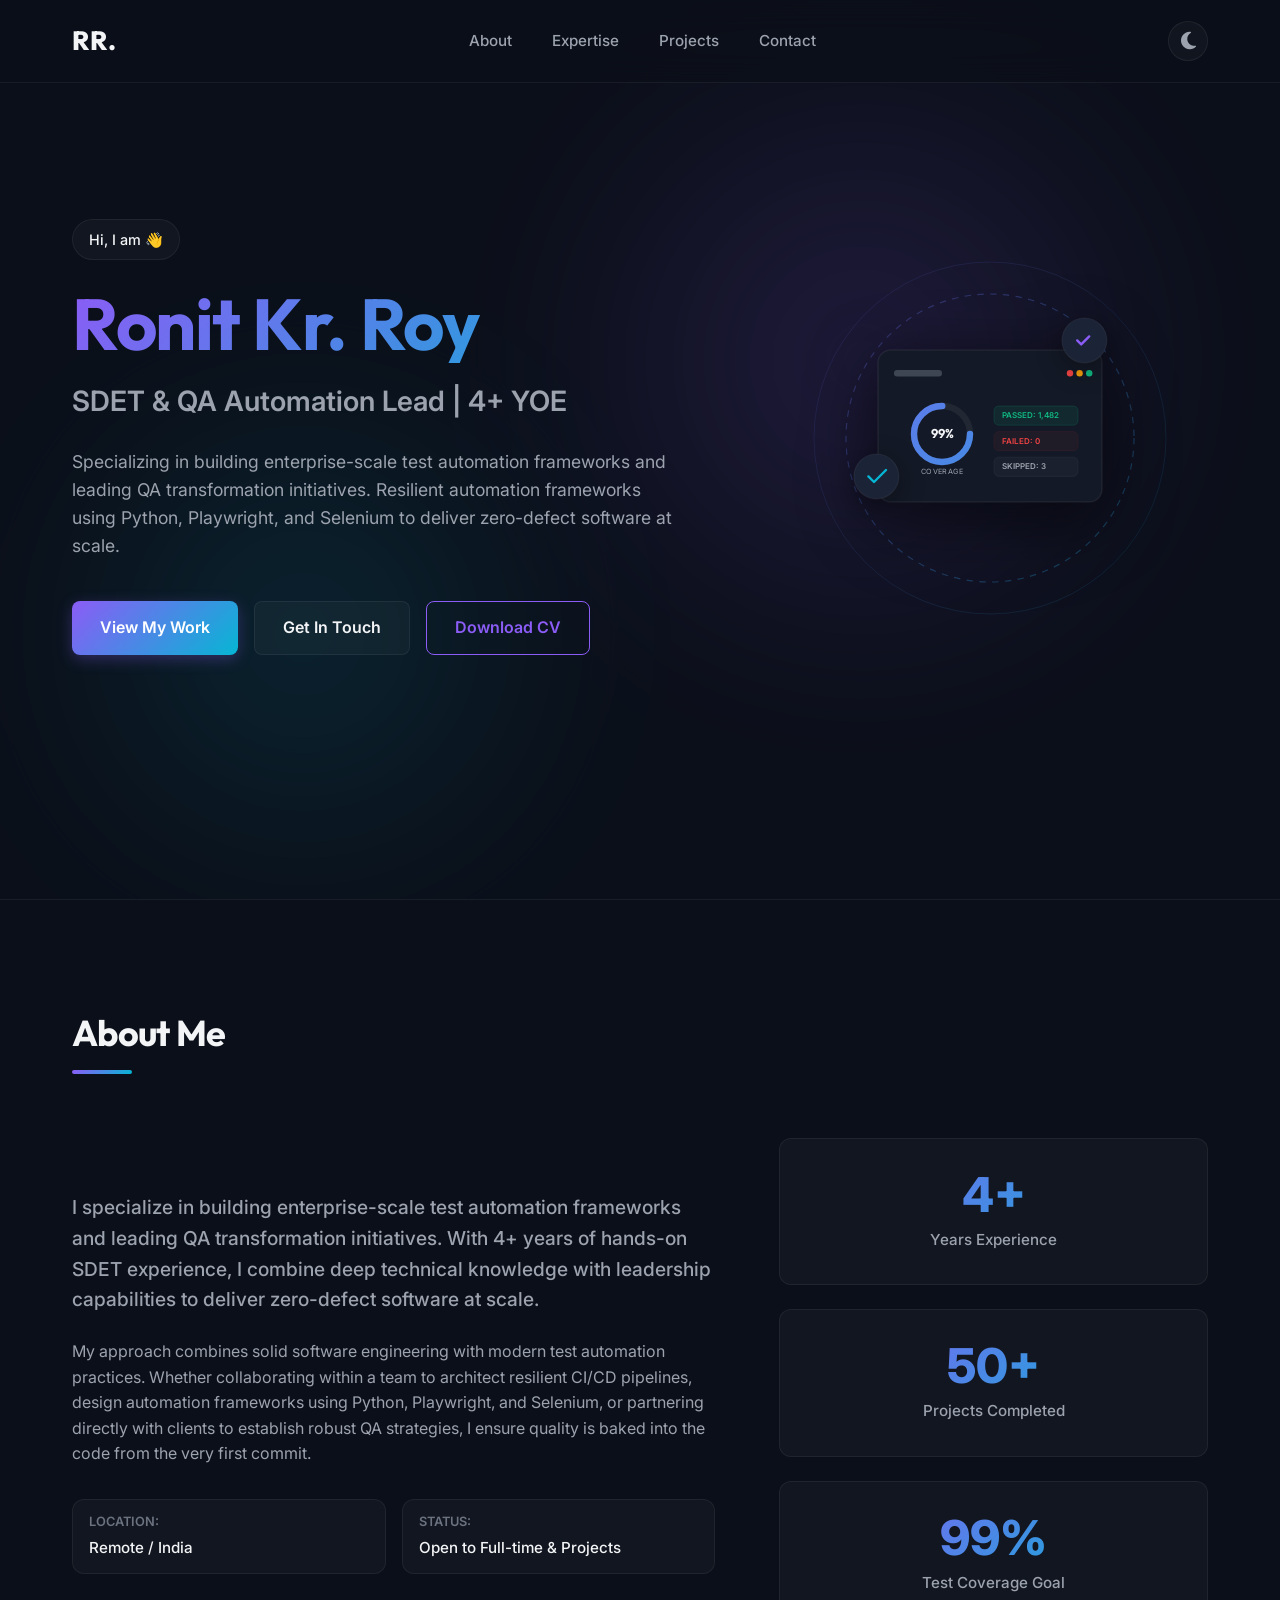
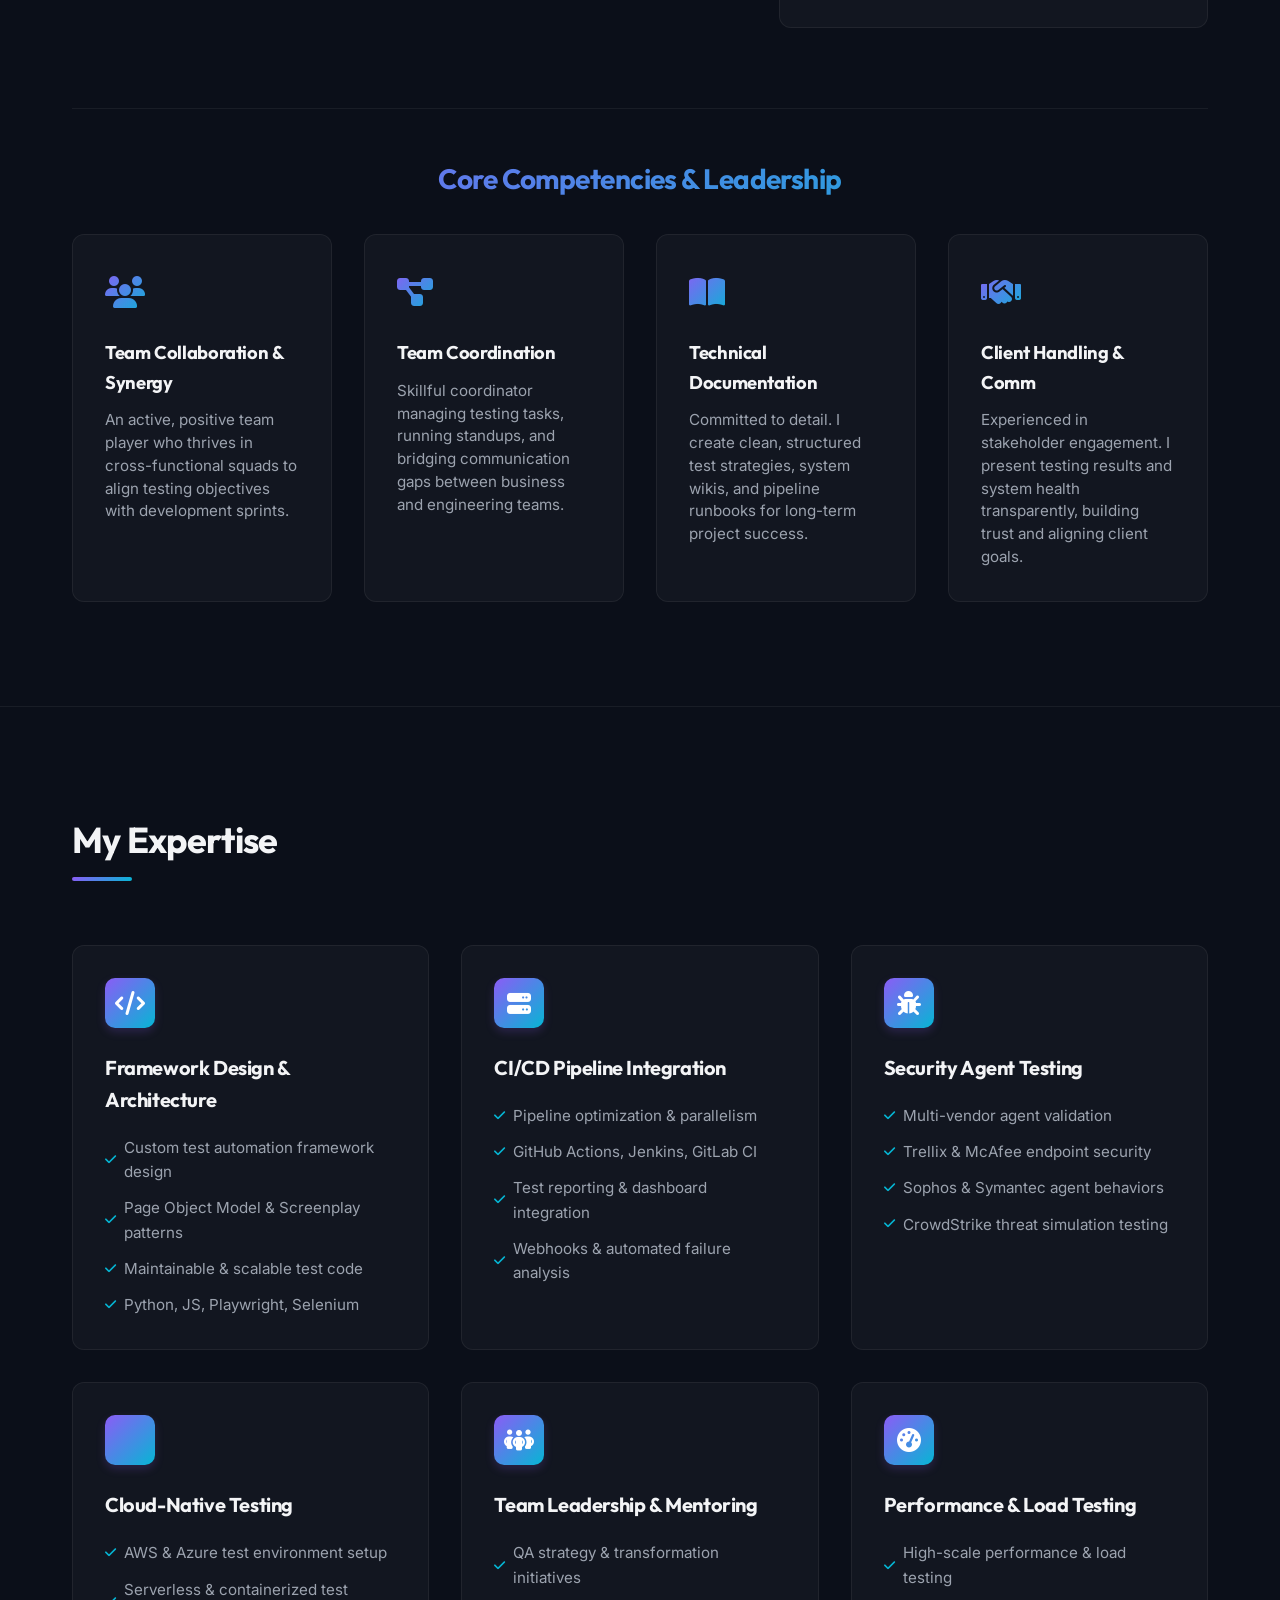
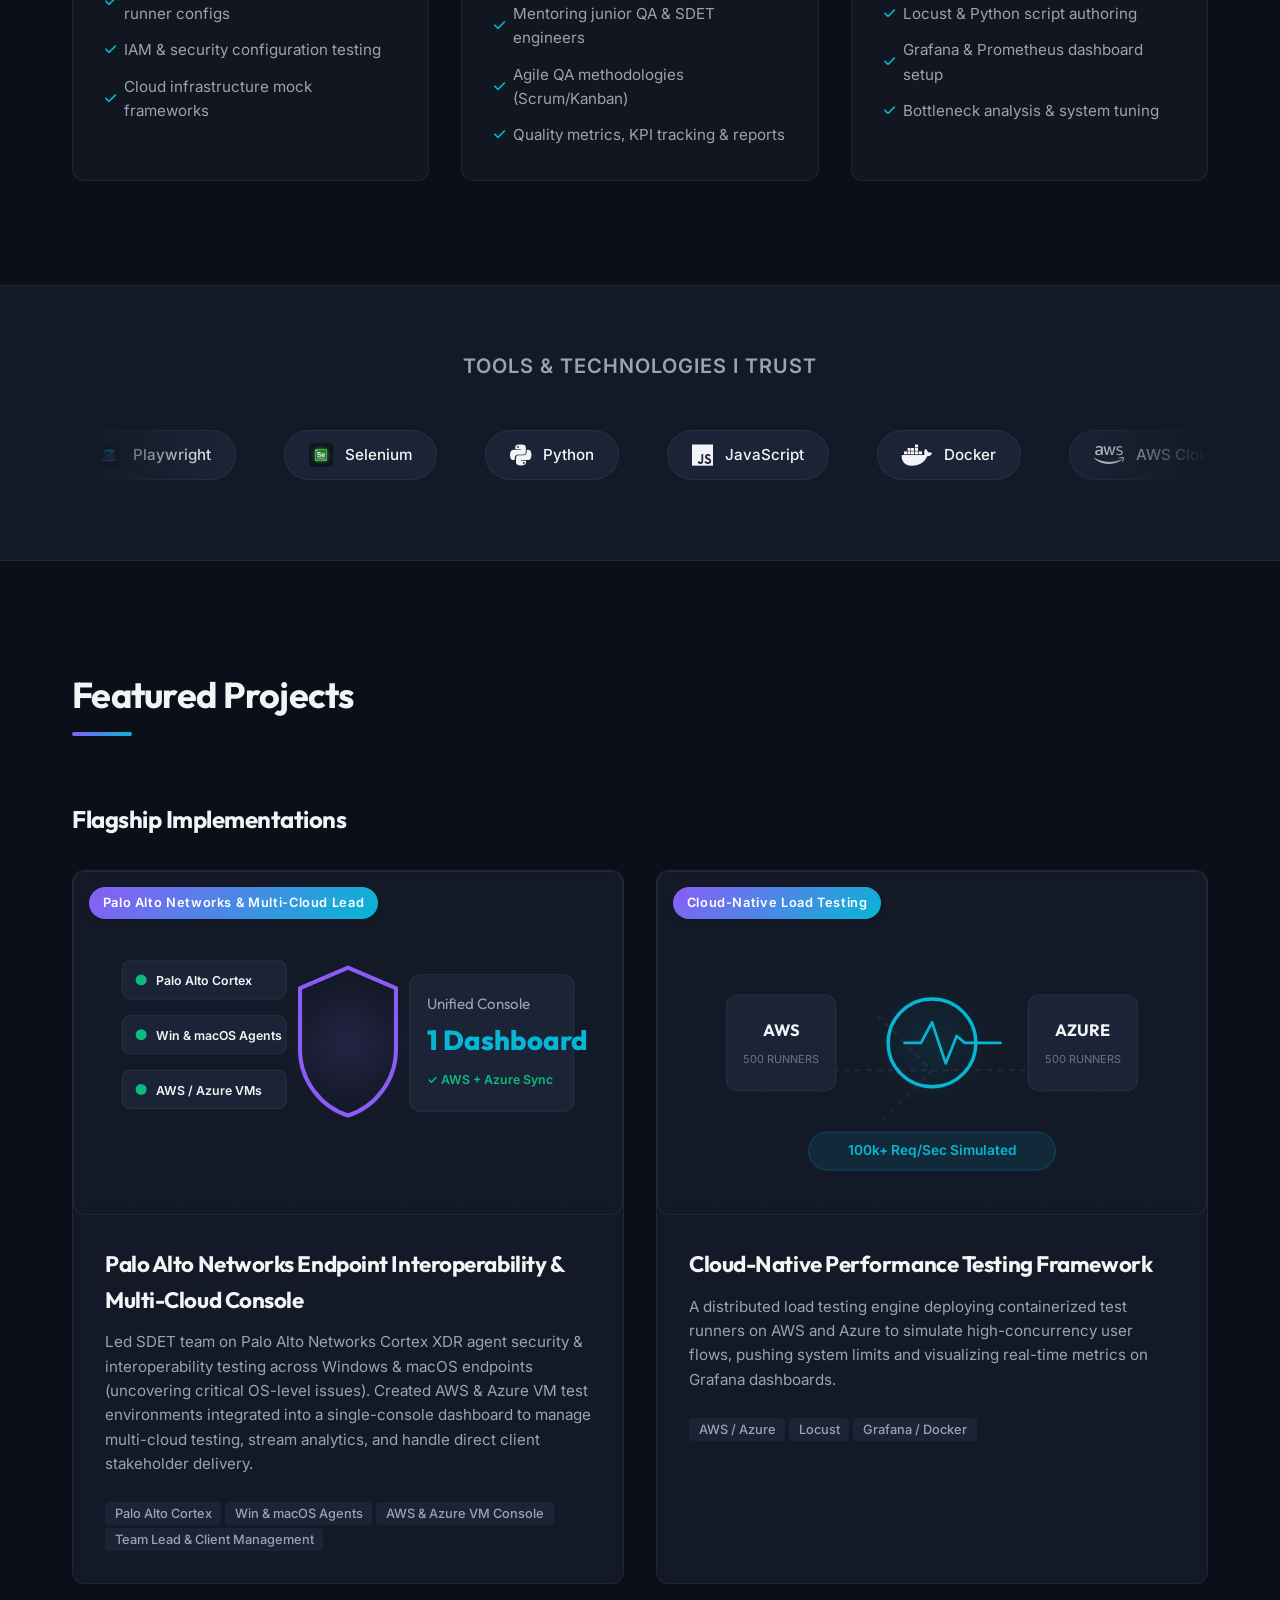
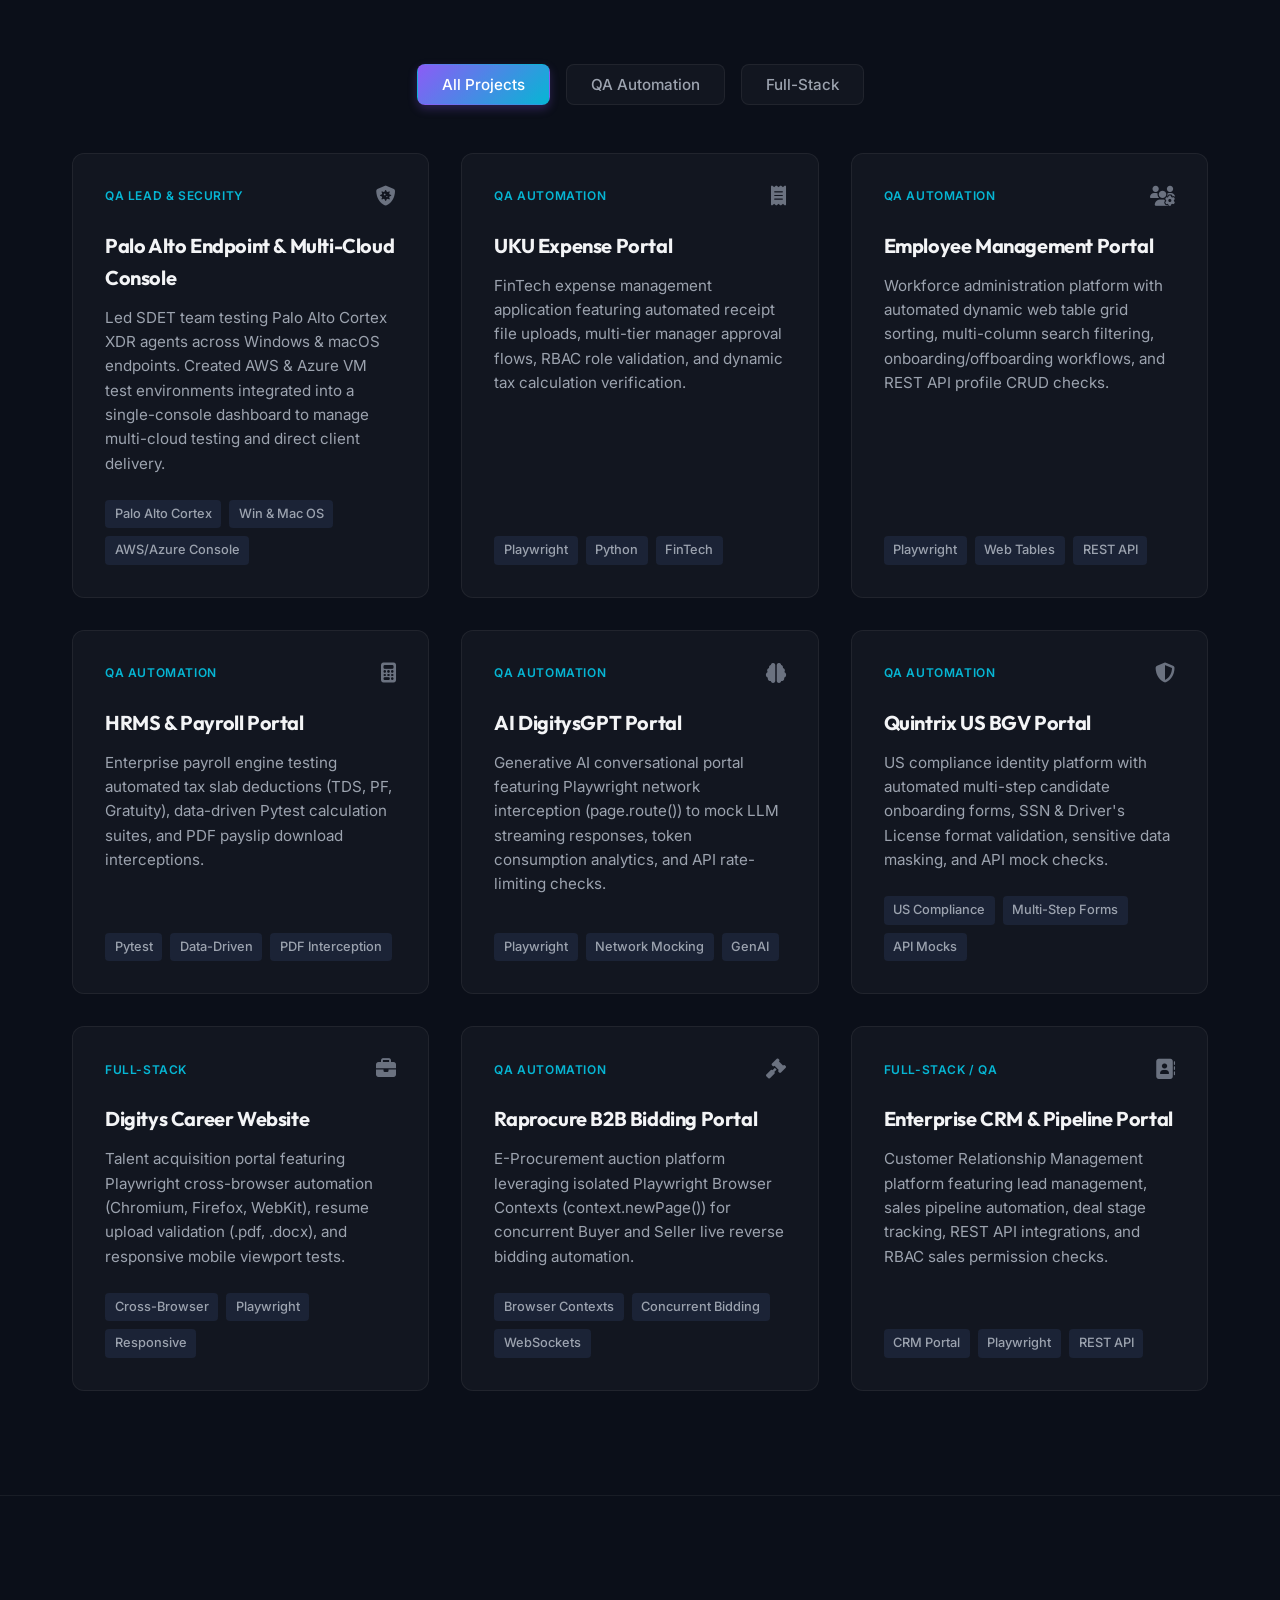
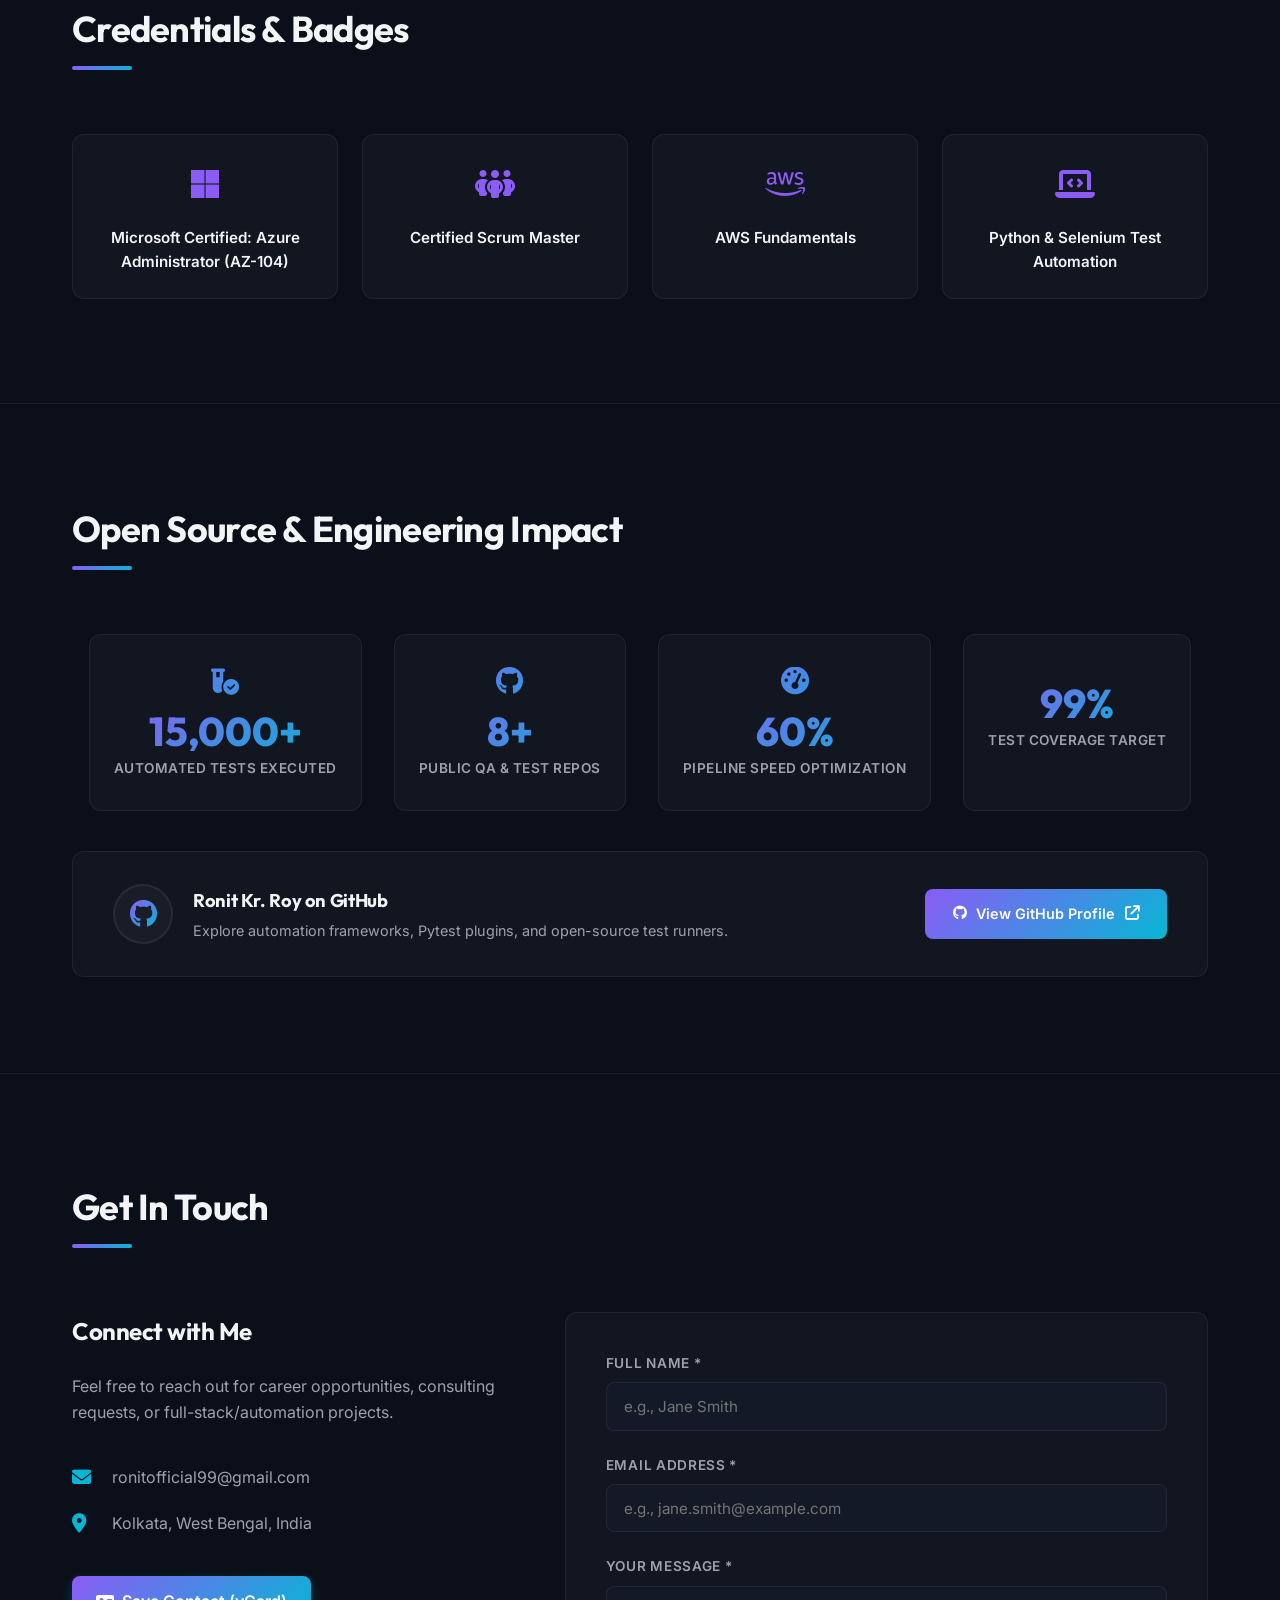
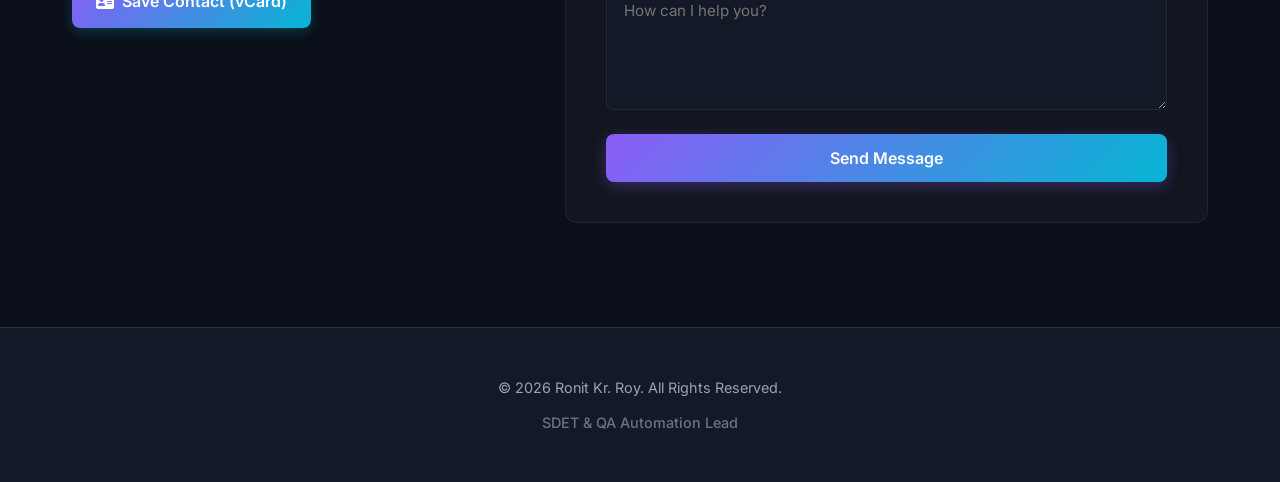
==== commit cd7fa791: "Feat: Add CRM project, Palo Alto full experience, Open Source metrics, themed page loader & mobile r" ====
--- a/index.html
+++ b/index.html
@@ -3,62 +3,6 @@
 <head>
     <meta charset="UTF-8">
     <meta name="viewport" content="width=device-width, initial-scale=1.0">
-    <title>Ronit Kr. Roy | Full-Stack, QA Automation & Cloud Engineer</title>
-    <meta name="description" content="Portfolio of Ronit Kr. Roy — Full-Stack Developer, QA Automation Engineer & Cloud Specialist. Explore projects in automated testing, full-stack development, and cloud infrastructure.">
-    <link href="https://fonts.googleapis.com/css2?family=Sora:wght@300;400;500;600;700&family=Space+Grotesk:wght@400;500;600;700&family=Fira+Code:wght@400;500&display=swap" rel="stylesheet">
-    <link rel="stylesheet" href="https://cdnjs.cloudflare.com/ajax/libs/font-awesome/6.4.0/css/all.min.css">
-    <link rel="stylesheet" href="style.css?v=1.4">
-</head>
-<body>
-    <script>
-        (function() {
-            const savedTheme = localStorage.getItem('theme');
-            const systemPrefersLight = window.matchMedia('(prefers-color-scheme: light)').matches;
-            if (savedTheme === 'light' || (!savedTheme && systemPrefersLight)) {
-                document.body.classList.add('light-theme');
-            }
-        })();
-    </script>
-    <!-- Preloader Screen -->
-    <div id="preloader">
-        <div class="preloader-content">
-            <div class="terminal-header">
-                <span class="terminal-dot red"></span>
-                <span class="terminal-dot yellow"></span>
-                <span class="terminal-dot green"></span>
-                <span class="terminal-title">system_boot.sh</span>
-            </div>
-            <div class="terminal-body" id="preloader-terminal"></div>
-            <div class="preloader-progress-bar">
-                <div class="preloader-progress"></div>
-            </div>
-            <div class="preloader-skip-container" id="skip-preloader-btn" style="text-align: right; padding: 10px 15px; font-size: 0.8rem; opacity: 0.5; cursor: pointer; color: var(--text-secondary); font-family: var(--font-code); transition: opacity 0.3s ease;">
-                <span>Skip Intro ↵</span>
-            </div>
-        </div>
-    </div>
-
-    <div class="scroll-progress-container">
-        <div class="scroll-progress-bar" id="scroll-bar"></div>
-    </div>
-
-    <header class="header">
-        <nav class="nav">
-            <a href="index.html" class="logo">RKR.</a>
-            <ul class="nav-links">
-                <li><a href="#about">About</a></li>
-                <li><a href="#skills">Expertise</a></li>
-                <li><a href="#projects">Projects</a></li>
-                <li><a href="#contact">Contact</a></li>
-            </ul>
-            <div class="nav-actions">
-                <button id="theme-toggle" class="theme-toggle-btn" aria-label="Toggle theme">
-                    <div class="toggle-thumb"></div>
-                    <i class="fa-solid fa-moon"></i>
-                    <i class="fa-solid fa-sun"></i>
-                </button>
-                <div class="burger">
-=======
     <!-- SEO Meta Tags -->
     <meta name="description" content="Professional portfolio of Ronit Kr. Roy, Software Engineer in Test (SDET) & QA Automation Lead | 4+ YOE.">
     <!-- Open Graph / Facebook -->
@@ -73,7 +17,7 @@
     <meta property="twitter:description" content="Specializing in building enterprise-scale test automation frameworks (Playwright, Selenium, Python) and leading QA transformation initiatives.">
     <meta property="twitter:image" content="assets/profile_headshot.png">
     <!-- Favicon -->
-    <link rel="icon" type="image/svg+xml" href="assets/logo.svg">
+    <link rel="icon" type="image/png" href="data:image/svg+xml,<svg xmlns=%22http://www.w3.org/2000/svg%22 viewBox=%220 0 100 100%22><text y=%22.9em%22 font-size=%2290%22>⚡</text></svg>">
     <title>Ronit Kr. Roy | SDET & QA Automation Lead | 4+ YOE</title>
     <!-- Google Fonts -->
     <link rel="preconnect" href="https://fonts.googleapis.com">
@@ -87,37 +31,28 @@
     <script src="script.js" defer></script>
 </head>
 <body>
+    <!-- ─── Page Loader ─────────────────────────────────────────────────── -->
+    <div id="page-loader" class="page-loader">
+        <div class="loader-inner">
+            <!-- Spinning gradient ring -->
+            <div class="loader-ring">
+                <div class="loader-ring-inner"></div>
+            </div>
+            <!-- Logo inside ring -->
+            <div class="loader-logo">RR.</div>
+        </div>
+        <!-- Animated progress bar at bottom -->
+        <div class="loader-bar-track">
+            <div class="loader-bar-fill"></div>
+        </div>
+        <!-- Tagline -->
+        <p class="loader-tagline">Building Quality. Shipping Confidence.</p>
+    </div>
+
     <!-- Navigation Landmark -->
     <nav class="navbar">
         <div class="nav-container">
-            <a href="#" class="nav-logo" aria-label="Ronit Roy Portfolio Home">
-                <svg class="nav-logo-icon" viewBox="0 0 120 120" fill="none" xmlns="http://www.w3.org/2000/svg">
-                    <defs>
-                        <linearGradient id="nav-rr-grad1" x1="0%" y1="0%" x2="100%" y2="100%">
-                            <stop offset="0%" stop-color="var(--accent-primary)"/>
-                            <stop offset="100%" stop-color="var(--accent-secondary)"/>
-                        </linearGradient>
-                    </defs>
-                    <!-- Outer Orbital Ring -->
-                    <circle cx="60" cy="60" r="54" fill="var(--bg-tertiary)" stroke="url(#nav-rr-grad1)" stroke-width="4" />
-                    <!-- Inner Tech Ring -->
-                    <circle cx="60" cy="60" r="46" fill="none" stroke="url(#nav-rr-grad1)" stroke-width="1.5" stroke-dasharray="8 5" opacity="0.35" />
-                    <!-- Perfect Typographic 'R R' Monogram -->
-                    <text x="60" y="69" 
-                          text-anchor="middle" 
-                          font-family="'Outfit', 'Inter', system-ui, sans-serif" 
-                          font-weight="900" 
-                          font-size="34" 
-                          letter-spacing="5" 
-                          fill="url(#nav-rr-grad1)">R R</text>
-                    <!-- Tech Nodes -->
-                    <circle cx="60" cy="14" r="3.5" fill="var(--accent-secondary)" />
-                    <circle cx="60" cy="106" r="3.5" fill="var(--accent-primary)" />
-                    <circle cx="14" cy="60" r="3.5" fill="var(--accent-primary)" />
-                    <circle cx="106" cy="60" r="3.5" fill="var(--accent-secondary)" />
-                </svg>
-                <span class="nav-logo-text">R R</span>
-            </a>
+            <a href="#" class="nav-logo">RR.</a>
             
             <ul class="nav-links">
                 <li><a href="#about" class="nav-link-item">About</a></li>
@@ -137,24 +72,6 @@
                     <div class="line3"></div>
                 </div>
             </div>
-        </nav>
-    </header>
-
-    <main>
-        <!-- Hero Section -->
-        <section id="hero" class="hero">
-            <div class="hero-content">
-                <p class="greeting">Hi, I am</p>
-                <h1 class="name">Ronit Kr. Roy</h1>
-                <h2 class="role">Full-Stack, QA Automation & Cloud Engineer</h2>
-                <p class="hero-summary">
-                    Delivering enterprise-scale frontend applications, robust backend architectures, comprehensive QA automation, and scalable cloud solutions.
-                </p>
-                <div class="hero-cta">
-                    <a href="#projects" class="btn btn-primary">View My Work</a>
-                    <a href="#contact" class="btn btn-secondary">Get In Touch</a>
-                    <a href="resume.pdf" target="_blank" class="btn btn-outline">Download CV</a>
-=======
         </div>
     </nav>
 
@@ -243,262 +160,7 @@
                 </div>
             </div>
         </section>
-        <!-- Partners Section commented out
-        <section class="partners-section">
-            <h2 class="partners-title">Our Valued <span class="accent-text">Partners</span></h2>
-            <div class="partners-marquee">
-                <div class="marquee-track">
-                    <div class="logo-group">
-                        <div class="logo-item">
-                            <svg width="150" height="40" viewBox="0 0 150 40" fill="none" xmlns="http://www.w3.org/2000/svg">
-                                <text x="10" y="24" fill="var(--partner-logo-color)" font-family="'Space Grotesk', sans-serif" font-weight="800" font-size="21" letter-spacing="-0.5">TS</text>
-                                <text x="35" y="24" fill="var(--partner-logo-color)" font-family="'Space Grotesk', sans-serif" font-weight="400" font-size="21" letter-spacing="-0.5" opacity="0.8">PLUS</text>
-                                <rect x="10" y="28" width="68" height="1.2" fill="var(--partner-logo-color)" opacity="0.5"/>
-                                <text x="10" y="35" fill="var(--partner-logo-color)" font-family="'Sora', sans-serif" font-weight="600" font-size="5" letter-spacing="0.8" opacity="0.6">SECURE REMOTE ACCESS</text>
-                            </svg>
-                        </div>
-                        <div class="logo-item">
-                            <svg width="120" height="40" viewBox="0 0 120 40" fill="none" xmlns="http://www.w3.org/2000/svg">
-                                <text x="10" y="28" fill="var(--partner-logo-color)" font-family="'Space Grotesk', sans-serif" font-weight="700" font-size="24" letter-spacing="-0.5">ivanti</text>
-                                <rect x="76" y="12" width="5" height="5" fill="#ef4444"/>
-                            </svg>
-                        </div>
-                        <div class="logo-item">
-                            <svg width="150" height="40" viewBox="0 0 150 40" fill="none" xmlns="http://www.w3.org/2000/svg">
-                                <path d="M10 12 H22 V20 C22 24 18 27 14 27 H10 V12 Z" fill="#0284c7"/>
-                                <path d="M15 20 H27 V27 C27 31 24 34 20 34 H15 V20 Z" fill="#0284c7" opacity="0.6"/>
-                                <text x="34" y="24" fill="var(--partner-logo-color)" font-family="'Space Grotesk', sans-serif" font-weight="700" font-size="18" letter-spacing="-0.5">Juniper</text>
-                                <text x="34" y="32" fill="var(--partner-logo-color)" font-family="'Sora', sans-serif" font-weight="600" font-size="5.5" letter-spacing="2" opacity="0.7">NETWORKS</text>
-                            </svg>
-                        </div>
-                        <div class="logo-item">
-                            <svg width="120" height="40" viewBox="0 0 120 40" fill="none" xmlns="http://www.w3.org/2000/svg">
-                                <rect x="5" y="8" width="90" height="24" fill="var(--partner-logo-color)"/>
-                                <text x="13" y="25" fill="var(--partners-bg)" font-family="'Space Grotesk', sans-serif" font-weight="700" font-size="16">Lenovo</text>
-                            </svg>
-                        </div>
-                    </div>
-                    <div class="logo-group">
-                        <div class="logo-item">
-                            <svg width="150" height="40" viewBox="0 0 150 40" fill="none" xmlns="http://www.w3.org/2000/svg">
-                                <path d="M22 6 L32 10 V24 C32 30 22 34 22 34 C22 34 12 30 12 24 V10 L22 6 Z" fill="#38bdf8"/>
-                                <path d="M17 14 H27 L17 25 H27" stroke="white" stroke-width="2.5" stroke-linecap="round" stroke-linejoin="round"/>
-                                <text x="40" y="27" fill="var(--partner-logo-color)" font-family="'Space Grotesk', sans-serif" font-weight="700" font-size="20">Nessus</text>
-                                <text x="112" y="18" fill="#38bdf8" font-family="'Fira Code', monospace" font-weight="600" font-size="8">TM</text>
-                            </svg>
-                        </div>
-                        <div class="logo-item">
-                            <svg width="150" height="40" viewBox="0 0 150 40" fill="none" xmlns="http://www.w3.org/2000/svg">
-                                <circle cx="15" cy="12" r="2" fill="var(--partner-logo-color)" opacity="0.6"/>
-                                <circle cx="20" cy="9" r="2.4" fill="var(--partner-logo-color)" opacity="0.8"/>
-                                <circle cx="26" cy="7.5" r="2.8" fill="var(--partner-logo-color)"/>
-                                <circle cx="32" cy="9" r="2.4" fill="var(--partner-logo-color)" opacity="0.8"/>
-                                <circle cx="37" cy="12" r="2" fill="var(--partner-logo-color)" opacity="0.6"/>
-                                <text x="12" y="30" fill="var(--partner-logo-color)" font-family="'Space Grotesk', sans-serif" font-weight="700" font-size="20">motadata</text>
-                            </svg>
-                        </div>
-                        <div class="logo-item">
-                            <svg width="150" height="40" viewBox="0 0 150 40" fill="none" xmlns="http://www.w3.org/2000/svg">
-                                <text x="10" y="24" fill="var(--partner-logo-color)" font-family="'Space Grotesk', sans-serif" font-weight="800" font-size="21" letter-spacing="-0.5">TS</text>
-                                <text x="35" y="24" fill="var(--partner-logo-color)" font-family="'Space Grotesk', sans-serif" font-weight="400" font-size="21" letter-spacing="-0.5" opacity="0.8">PLUS</text>
-                                <rect x="10" y="28" width="68" height="1.2" fill="var(--partner-logo-color)" opacity="0.5"/>
-                                <text x="10" y="35" fill="var(--partner-logo-color)" font-family="'Sora', sans-serif" font-weight="600" font-size="5" letter-spacing="0.8" opacity="0.6">SECURE REMOTE ACCESS</text>
-                            </svg>
-                        </div>
-                        <div class="logo-item">
-                            <svg width="120" height="40" viewBox="0 0 120 40" fill="none" xmlns="http://www.w3.org/2000/svg">
-                                <text x="10" y="28" fill="var(--partner-logo-color)" font-family="'Space Grotesk', sans-serif" font-weight="700" font-size="24" letter-spacing="-0.5">ivanti</text>
-                                <rect x="76" y="12" width="5" height="5" fill="#ef4444"/>
-                            </svg>
-                        </div>
-                        <div class="logo-item">
-                            <svg width="150" height="40" viewBox="0 0 150 40" fill="none" xmlns="http://www.w3.org/2000/svg">
-                                <path d="M10 12 H22 V20 C22 24 18 27 14 27 H10 V12 Z" fill="#0284c7"/>
-                                <path d="M15 20 H27 V27 C27 31 24 34 20 34 H15 V20 Z" fill="#0284c7" opacity="0.6"/>
-                                <text x="34" y="24" fill="var(--partner-logo-color)" font-family="'Space Grotesk', sans-serif" font-weight="700" font-size="18" letter-spacing="-0.5">Juniper</text>
-                                <text x="34" y="32" fill="var(--partner-logo-color)" font-family="'Sora', sans-serif" font-weight="600" font-size="5.5" letter-spacing="2" opacity="0.7">NETWORKS</text>
-                            </svg>
-                        </div>
-                        <div class="logo-item">
-                            <svg width="120" height="40" viewBox="0 0 120 40" fill="none" xmlns="http://www.w3.org/2000/svg">
-                                <rect x="5" y="8" width="90" height="24" fill="var(--partner-logo-color)"/>
-                                <text x="13" y="25" fill="var(--partners-bg)" font-family="'Space Grotesk', sans-serif" font-weight="700" font-size="16">Lenovo</text>
-                            </svg>
-                        </div>
-                    </div>
-                </div>
-            </div>
-        </section>
-        -->
-
-        <!-- About Section -->
-        <section id="about" class="about section">
-            <h2 class="section-title">About Me</h2>
-            <div class="about-content glass-panel">
-                <p>
-                    I'm a Software Engineer in Test (SDET) with hands-on experience building resilient, scalable automation frameworks, full-stack applications, and cloud-native solutions from the ground up. I bring a strong engineering mindset to every project — whether collaborating within a team or delivering end-to-end for clients.
-                </p>
-                <p>
-                    From API validation and UI automation to CI/CD pipeline integration and cloud deployments on AWS & Azure, I combine technical depth with a quality-first approach to ship software that's reliable, maintainable, and built to scale.
-                </p>
-            </div>
-        </section>
-
-        <!-- Projects Section (Main Focus) -->
-        <section id="projects" class="projects section">
-            <h2 class="section-title">Featured Projects</h2>
-            
-            <!-- Category Filter Tabs -->
-            <div class="project-filters">
-                <button class="filter-btn active" data-filter="all">All Projects</button>
-                <button class="filter-btn" data-filter="fullstack">Full-Stack</button>
-                <button class="filter-btn" data-filter="qa">QA Automation</button>
-                <button class="filter-btn" data-filter="cloud">Cloud & Infra</button>
-            </div>
-            
-            <div class="projects-detailed-grid">
-                <!-- Project 1: Endpoints Security & Interoperability -->
-                <div class="project-detailed-card glass-panel highlight-project" data-category="cloud qa">
-                    <div class="highlight-badge">Endpoint Security & Networking</div>
-                    <div class="project-header">
-                        <h3>AI-Driven Endpoint Security Platform</h3>
-                        <span class="tech-stack-pill">Python | C++ | AWS | PyTest</span>
-                    </div>
-                    <div class="project-body">
-                        <div class="project-what">
-                            <h4>The Challenge</h4>
-                            <p>Required a robust way to validate an AI-driven endpoint agent, covering silent installations, network security protocols, and multi-vendor interoperability testing across OS environments.</p>
-                        </div>
-                        <div class="project-how">
-                            <h4>The Solution & Impact</h4>
-                            <ul>
-                                <li>Architected end-to-end automation tailored for Windows/macOS endpoints.</li>
-                                <li>Conducted strict interoperability testing ensuring zero conflicts with existing network software.</li>
-                                <li>Achieved 100% automated regression coverage, reducing release cycles by 40%.</li>
-                            </ul>
-                        </div>
-                    </div>
-                </div>
-
-                <!-- Project 2: VMS (Cloud & Backend) -->
-                <div class="project-detailed-card glass-panel" data-category="fullstack cloud">
-                    <div class="project-header">
-                        <h3>Cloud-Native Vendor Management System (VMS)</h3>
-                        <span class="tech-stack-pill">Node.js | Azure | Postman | MongoDB</span>
-                    </div>
-                    <div class="project-body">
-                        <div class="project-what">
-                            <h4>The Challenge</h4>
-                            <p>The client needed a highly available backend for their VMS with comprehensive QA coverage to ensure secure B2B data exchanges and seamless API integrations.</p>
-                        </div>
-                        <div class="project-how">
-                            <h4>The Solution & Impact</h4>
-                            <ul>
-                                <li>Developed scalable RESTful APIs using Node.js and Express deployed on Microsoft Azure.</li>
-                                <li>Created an extensive Postman automation suite for backend endpoint testing.</li>
-                                <li>Implemented SQL/NoSQL data integrity checks, ensuring zero data loss during high-volume vendor transactions.</li>
-                            </ul>
-                        </div>
-                    </div>
-                </div>
-
-                <!-- Project 3: Employee Management & HRMS -->
-                <div class="project-detailed-card glass-panel" data-category="fullstack qa">
-                    <div class="project-header">
-                        <h3>Enterprise Employee Management & HRMS</h3>
-                        <span class="tech-stack-pill">React | Spring Boot | Selenium | Manual QA</span>
-                    </div>
-                    <div class="project-body">
-                        <div class="project-what">
-                            <h4>The Challenge</h4>
-                            <p>A comprehensive HRMS requiring full-stack development, strict RBAC validation, payroll logic, and manual QA testing.</p>
-                        </div>
-                        <div class="project-how">
-                            <h4>The Solution & Impact</h4>
-                            <ul>
-                                <li>Built dynamic UI with React and robust backend services using Spring Boot.</li>
-                                <li>Implemented manual exploratory testing complemented by Selenium automation.</li>
-                                <li>Integrated CI/CD pipelines (GitHub Actions) to run automated UI tests on every push.</li>
-                                <li>Delivered a zero-defect payroll module and automated regression suite.</li>
-                            </ul>
-                        </div>
-                        <div class="project-tech-icons">
-                            <img src="assets/react_icon.png" alt="React" class="tech-icon-small" title="React" />
-                            <img src="assets/spring_icon.png" alt="Spring Boot" class="tech-icon-small" title="Spring Boot" />
-                            <img src="assets/selenium_icon.png" alt="Selenium" class="tech-icon-small" title="Selenium" />
-                            <img src="assets/ci_cd_icon.png" alt="CI/CD" class="tech-icon-small" title="CI/CD & GitHub Actions" />
-                        </div>
-                    </div>
-                </div>
-
-                <!-- Project 4: CRM (Frontend & Full Stack) -->
-                <div class="project-detailed-card glass-panel highlight-project" data-category="fullstack">
-                    <div class="highlight-badge">Next-Gen Frontend Dev</div>
-                    <div class="project-header">
-                        <h3>AI-Powered Customer Relationship Management (CRM)</h3>
-                        <span class="tech-stack-pill">Next.js | TypeScript | Tailwind | Playwright</span>
-                    </div>
-                    <div class="project-body">
-                        <div class="project-what">
-                            <h4>The Challenge</h4>
-                            <p>The client demanded a blazing-fast, SEO-optimized CRM frontend using modern web standards, coupled with rigorous end-to-end testing.</p>
-                        </div>
-                        <div class="project-how">
-                            <h4>The Solution & Impact</h4>
-                            <ul>
-                                <li>Developed the application utilizing Next.js (React) for Server-Side Rendering (SSR) and TailwindCSS for responsive design.</li>
-                                <li>Integrated Playwright for rapid, parallelized cross-browser E2E testing.</li>
-                                <li>Improved page load speeds by 60% and secured high reliability across all supported browsers.</li>
-                            </ul>
-                        </div>
-                        <div class="project-tech-icons">
-                            <img src="assets/react_icon.png" alt="React" class="tech-icon-small" title="React" />
-                            <img src="assets/playwright_icon.png" alt="Playwright" class="tech-icon-small" title="Playwright" />
-                        </div>
-                    </div>
-                </div>
-
-                <!-- Project 5: Networking & QA Automation -->
-                <div class="project-detailed-card glass-panel" data-category="cloud qa">
-                    <div class="project-header">
-                        <h3>High-Scale Networking & Infrastructure Hub</h3>
-                        <span class="tech-stack-pill">FastAPI | Docker | Kubernetes | Appium</span>
-                    </div>
-                    <div class="project-body">
-                        <div class="project-what">
-                            <h4>The Challenge</h4>
-                            <p>Needed to orchestrate testing across mobile devices and complex network infrastructures, ensuring uptime and fault tolerance for networking appliances.</p>
-                        </div>
-                        <div class="project-how">
-                            <h4>The Solution & Impact</h4>
-                            <ul>
-                                <li>Deployed microservices architecture with Python FastAPI, Docker, and Kubernetes.</li>
-                                <li>Executed robust endpoint/load testing using JMeter and automated mobile client testing with Appium.</li>
-                                <li>Scaled the infrastructure to seamlessly handle 10,000+ concurrent network requests.</li>
-                            </ul>
-                        </div>
-                    </div>
-                </div>
-
-                <!-- Project 6: E-Commerce (Full Stack & Testing) -->
-                <div class="project-detailed-card glass-panel" data-category="fullstack qa">
-                    <div class="project-header">
-                        <h3>Global B2B E-Commerce & Logistics Portal</h3>
-                        <span class="tech-stack-pill">Vue.js | Django | SQL | TestNG</span>
-                    </div>
-                    <div class="project-body">
-                        <div class="project-what">
-                            <h4>The Challenge</h4>
-                            <p>Required a unified dashboard to manage global supply chains, needing both frontend UI enhancements and reliable end-to-end order processing automation.</p>
-                        </div>
-                        <div class="project-how">
-                            <h4>The Solution & Impact</h4>
-                            <ul>
-                                <li>Engineered real-time tracking dashboards using Vue.js and a Django-based backend.</li>
-                                <li>Established comprehensive TestNG automation suites for critical payment and logistical pathways.</li>
-                                <li>Eliminated manual regression bottlenecks, saving 30+ hours per release cycle.</li>
-                            </ul>
-=======
+
         <!-- About Me Section -->
         <section id="about" class="about-section reveal">
             <div class="section-container">
@@ -577,120 +239,7 @@
                 </div>
             </div>
         </section>
-        <!-- Skills Section -->
-        <section id="skills" class="skills section">
-            <h2 class="section-title">Core Expertise</h2>
-            <div class="skills-grid">
-                <div class="skill-category glass-panel">
-                    <div class="skill-header">
-                        <img src="assets/react_icon.png" alt="React" class="skill-icon" />
-                        <h3>Frontend Development</h3>
-                    </div>
-                    <p>React, Next.js, HTML5, Modern CSS, JavaScript/TypeScript, UI/UX Implementation</p>
-                </div>
-                <div class="skill-category glass-panel">
-                    <div class="skill-header">
-                        <img src="assets/spring_icon.png" alt="Spring Boot" class="skill-icon" />
-                        <h3>Backend Architecture</h3>
-                    </div>
-                    <p>Node.js, Python, Java, RESTful APIs, Microservices, SQL & NoSQL Databases</p>
-                </div>
-                <div class="skill-category glass-panel">
-                    <div class="skill-header">
-                        <img src="assets/selenium_icon.png" alt="Selenium" class="skill-icon" />
-                        <img src="https://cdn.jsdelivr.net/gh/devicons/devicon@latest/icons/playwright/playwright-original.svg" alt="Playwright" class="skill-icon" />
-                        <h3>QA Automation</h3>
-                    </div>
-                    <p>Selenium WebDriver, Playwright, TestNG, Appium, API Validation (Postman)</p>
-                </div>
-                <div class="skill-category glass-panel">
-                    <div class="skill-header">
-                        <img src="assets/ci_cd_icon.png" alt="CI/CD" class="skill-icon" />
-                        <h3>Cloud Services</h3>
-                    </div>
-                    <p>AWS, Azure, Docker, Kubernetes, Jenkins CI/CD, Git Integration</p>
-                </div>
-                <div class="skill-category glass-panel">
-                    <div class="skill-header">
-                        <span class="skill-icon-container">
-                            <i class="fa-solid fa-list-check skill-fa-icon"></i>
-                        </span>
-                        <h3>Manual Testing & Reporting</h3>
-                    </div>
-                    <p>Test Case Design, Exploratory Testing, Bug Tracking, Detailed QA Reports, SOP Documentation</p>
-                </div>
-                <div class="skill-category glass-panel">
-                    <div class="skill-header">
-                        <span class="skill-icon-container">
-                            <i class="fa-solid fa-shield-halved skill-fa-icon"></i>
-                        </span>
-                        <h3>IT Support & Security</h3>
-                    </div>
-                    <p>Endpoint Protection, Windows Administration, Active Directory, Troubleshooting, Data Encryption</p>
-                </div>
-        </section>
-
-        <!-- Industry Expertise Section -->
-        <section class="industry-section">
-            <h2 class="industry-title">Diverse <span class="accent-text">Industries & Endpoints</span></h2>
-            
-            <div class="industry-marquee marquee-left">
-                <div class="marquee-track">
-                    <div class="pill-group">
-                        <span class="ind-pill"><i class="fa-solid fa-cart-shopping"></i> e-Commerce</span>
-                        <span class="ind-pill"><i class="fa-solid fa-house"></i> Real Estate</span>
-                        <span class="ind-pill"><i class="fa-solid fa-chart-simple"></i> Accounting</span>
-                        <span class="ind-pill"><i class="fa-solid fa-graduation-cap"></i> Education</span>
-                        <span class="ind-pill"><i class="fa-solid fa-plane"></i> Travel</span>
-                        <span class="ind-pill"><i class="fa-solid fa-user-tie"></i> HR</span>
-                        <span class="ind-pill"><i class="fa-solid fa-wallet"></i> Financial</span>
-                        <span class="ind-pill"><i class="fa-solid fa-shield-halved"></i> McAfee</span>
-                        <span class="ind-pill"><i class="fa-solid fa-shield-virus"></i> Crowdstrike</span>
-                        <span class="ind-pill"><i class="fa-solid fa-shield"></i> Avast</span>
-                        <span class="ind-pill"><i class="fa-solid fa-lock"></i> Forcepoint</span>
-                        <span class="ind-pill"><i class="fa-solid fa-shield-halved"></i> SentinelOne</span>
-                    </div>
-                    <div class="pill-group">
-                        <span class="ind-pill"><i class="fa-solid fa-cart-shopping"></i> e-Commerce</span>
-                        <span class="ind-pill"><i class="fa-solid fa-house"></i> Real Estate</span>
-                        <span class="ind-pill"><i class="fa-solid fa-chart-simple"></i> Accounting</span>
-                        <span class="ind-pill"><i class="fa-solid fa-graduation-cap"></i> Education</span>
-                        <span class="ind-pill"><i class="fa-solid fa-plane"></i> Travel</span>
-                        <span class="ind-pill"><i class="fa-solid fa-user-tie"></i> HR</span>
-                        <span class="ind-pill"><i class="fa-solid fa-wallet"></i> Financial</span>
-                        <span class="ind-pill"><i class="fa-solid fa-shield-halved"></i> McAfee</span>
-                        <span class="ind-pill"><i class="fa-solid fa-shield-virus"></i> Crowdstrike</span>
-                        <span class="ind-pill"><i class="fa-solid fa-shield"></i> Avast</span>
-                        <span class="ind-pill"><i class="fa-solid fa-lock"></i> Forcepoint</span>
-                        <span class="ind-pill"><i class="fa-solid fa-shield-halved"></i> SentinelOne</span>
-                    </div>
-                </div>
-            </div>
-
-            <div class="industry-marquee marquee-right">
-                <div class="marquee-track">
-                    <div class="pill-group">
-                        <span class="ind-pill"><i class="fa-solid fa-industry"></i> Manufacturing</span>
-                        <span class="ind-pill"><i class="fa-solid fa-heart-pulse"></i> Healthcare</span>
-                        <span class="ind-pill"><i class="fa-solid fa-truck-fast"></i> Logistics</span>
-                        <span class="ind-pill"><i class="fa-solid fa-laptop-code"></i> Software</span>
-                        <span class="ind-pill"><i class="fa-solid fa-mobile-screen-button"></i> Fintech</span>
-                        <span class="ind-pill"><i class="fa-solid fa-box-open"></i> Supply Chain</span>
-                        <span class="ind-pill"><i class="fa-solid fa-users-gear"></i> CSM</span>
-                        <span class="ind-pill"><i class="fa-solid fa-user-check"></i> BGV</span>
-                        <span class="ind-pill"><i class="fa-solid fa-sitemap"></i> HRMS</span>
-                    </div>
-                    <div class="pill-group">
-                        <span class="ind-pill"><i class="fa-solid fa-industry"></i> Manufacturing</span>
-                        <span class="ind-pill"><i class="fa-solid fa-heart-pulse"></i> Healthcare</span>
-                        <span class="ind-pill"><i class="fa-solid fa-truck-fast"></i> Logistics</span>
-                        <span class="ind-pill"><i class="fa-solid fa-laptop-code"></i> Software</span>
-                        <span class="ind-pill"><i class="fa-solid fa-mobile-screen-button"></i> Fintech</span>
-                        <span class="ind-pill"><i class="fa-solid fa-box-open"></i> Supply Chain</span>
-                        <span class="ind-pill"><i class="fa-solid fa-users-gear"></i> CSM</span>
-                        <span class="ind-pill"><i class="fa-solid fa-user-check"></i> BGV</span>
-                        <span class="ind-pill"><i class="fa-solid fa-sitemap"></i> HRMS</span>
-=======
+
         <!-- Expertise/Skills Section -->
         <section id="skills" class="skills-section reveal">
             <div class="section-container">
@@ -833,7 +382,7 @@
                     <div class="highlight-grid">
                         <!-- Highlight Project 1 -->
                         <div class="highlight-project">
-                            <span class="highlight-badge">Endpoint Security Testing</span>
+                            <span class="highlight-badge">Palo Alto Networks & Multi-Cloud Lead</span>
                             <div class="project-img-wrapper">
                                 <svg viewBox="0 0 400 240" fill="none" xmlns="http://www.w3.org/2000/svg" class="project-svg">
                                     <rect width="400" height="240" rx="12" fill="var(--bg-secondary)" />
@@ -842,26 +391,26 @@
                                     <circle cx="200" cy="120" r="50" fill="url(#proj1-glow)" opacity="0.15" />
                                     <path d="M200 65l35 15v45c0 22-15 42-35 48-20-6-35-26-35-48V80l35-15z" fill="none" stroke="var(--accent-primary)" stroke-width="3" stroke-linejoin="round" />
                                     
-                                    <g transform="translate(40, 60)">
-                                        <rect x="0" y="0" width="100" height="28" rx="6" fill="var(--bg-tertiary)" stroke="var(--card-border)" stroke-width="1"/>
-                                        <circle cx="15" cy="14" r="4" fill="#10b981"/>
-                                        <text x="28" y="18" font-family="'Inter', sans-serif" font-size="9" fill="var(--text-primary)" font-weight="600">CrowdStrike</text>
+                                    <g transform="translate(35, 60)">
+                                        <rect x="0" y="0" width="120" height="28" rx="6" fill="var(--bg-tertiary)" stroke="var(--card-border)" stroke-width="1"/>
+                                        <circle cx="14" cy="14" r="4" fill="#10b981"/>
+                                        <text x="25" y="18" font-family="'Inter', sans-serif" font-size="9" fill="var(--text-primary)" font-weight="600">Palo Alto Cortex</text>
                                     </g>
-                                    <g transform="translate(40, 100)">
-                                        <rect x="0" y="0" width="100" height="28" rx="6" fill="var(--bg-tertiary)" stroke="var(--card-border)" stroke-width="1"/>
-                                        <circle cx="15" cy="14" r="4" fill="#10b981"/>
-                                        <text x="28" y="18" font-family="'Inter', sans-serif" font-size="9" fill="var(--text-primary)" font-weight="600">Sophos Agent</text>
+                                    <g transform="translate(35, 100)">
+                                        <rect x="0" y="0" width="120" height="28" rx="6" fill="var(--bg-tertiary)" stroke="var(--card-border)" stroke-width="1"/>
+                                        <circle cx="14" cy="14" r="4" fill="#10b981"/>
+                                        <text x="25" y="18" font-family="'Inter', sans-serif" font-size="9" fill="var(--text-primary)" font-weight="600">Win & macOS Agents</text>
                                     </g>
-                                    <g transform="translate(40, 140)">
-                                        <rect x="0" y="0" width="100" height="28" rx="6" fill="var(--bg-tertiary)" stroke="var(--card-border)" stroke-width="1"/>
-                                        <circle cx="15" cy="14" r="4" fill="#10b981"/>
-                                        <text x="28" y="18" font-family="'Inter', sans-serif" font-size="9" fill="var(--text-primary)" font-weight="600">Trellix VSE</text>
+                                    <g transform="translate(35, 140)">
+                                        <rect x="0" y="0" width="120" height="28" rx="6" fill="var(--bg-tertiary)" stroke="var(--card-border)" stroke-width="1"/>
+                                        <circle cx="14" cy="14" r="4" fill="#10b981"/>
+                                        <text x="25" y="18" font-family="'Inter', sans-serif" font-size="9" fill="var(--text-primary)" font-weight="600">AWS / Azure VMs</text>
                                     </g>
                                     
-                                    <rect x="250" y="70" width="110" height="100" rx="8" fill="var(--bg-tertiary)" stroke="var(--card-border)" stroke-width="1" />
-                                    <text x="265" y="95" font-family="'Outfit', sans-serif" font-size="11" fill="var(--text-secondary)">Mitigation Time</text>
-                                    <text x="265" y="125" font-family="'Outfit', sans-serif" font-size="22" font-weight="800" fill="var(--accent-secondary)">&lt; 1.2s</text>
-                                    <text x="265" y="150" font-family="'Inter', sans-serif" font-size="9" fill="#10b981" font-weight="600">✓ SLA Validated</text>
+                                    <rect x="245" y="70" width="120" height="100" rx="8" fill="var(--bg-tertiary)" stroke="var(--card-border)" stroke-width="1" />
+                                    <text x="258" y="95" font-family="'Outfit', sans-serif" font-size="11" fill="var(--text-secondary)">Unified Console</text>
+                                    <text x="258" y="125" font-family="'Outfit', sans-serif" font-size="20" font-weight="800" fill="var(--accent-secondary)">1 Dashboard</text>
+                                    <text x="258" y="150" font-family="'Inter', sans-serif" font-size="9" fill="#10b981" font-weight="600">✓ AWS + Azure Sync</text>
                                     
                                     <defs>
                                         <radialGradient id="proj1-glow" cx="200" cy="120" r="50" gradientUnits="userSpaceOnUse">
@@ -872,12 +421,13 @@
                                 </svg>
                             </div>
                             <div class="highlight-project-content">
-                                <h4>Enterprise Security Agent Validation Suite</h4>
-                                <p>A massive, automated test suite validating multi-vendor security agents (Trellix, McAfee, Sophos, Symantec, CrowdStrike) on endpoints, simulating threat behaviors and validating mitigation response times at scale.</p>
+                                <h4>Palo Alto Networks Endpoint Interoperability & Multi-Cloud Console</h4>
+                                <p>Led SDET team on Palo Alto Networks Cortex XDR agent security & interoperability testing across Windows & macOS endpoints (uncovering critical OS-level issues). Created AWS & Azure VM test environments integrated into a single-console dashboard to manage multi-cloud testing, stream analytics, and handle direct client stakeholder delivery.</p>
                                 <div class="project-tech-tags">
-                                    <span class="tech-tag">Python</span>
-                                    <span class="tech-tag">Playwright</span>
-                                    <span class="tech-tag">Threat Simulation</span>
+                                    <span class="tech-tag">Palo Alto Cortex</span>
+                                    <span class="tech-tag">Win & macOS Agents</span>
+                                    <span class="tech-tag">AWS & Azure VM Console</span>
+                                    <span class="tech-tag">Team Lead & Client Management</span>
                                 </div>
                             </div>
                         </div>
@@ -937,95 +487,140 @@
                     <button class="filter-btn" data-filter="fullstack">Full-Stack</button>
                 </div>
 
-                <!-- Detailed Projects Grid (Exactly 6 Cards) -->
+                <!-- Detailed Projects Grid (8 Featured Enterprise Projects) -->
                 <div class="projects-grid">
-                    <!-- Project Card 1: Full-stack -->
-                    <div class="project-detailed-card" data-category="fullstack">
-                        <div class="project-card-header">
-                            <span class="category-tag">Full-Stack</span>
-                            <i class="fa-solid fa-cart-shopping"></i>
-                        </div>
-                        <h4>Mocking & Test-Data Microservices</h4>
-                        <p>Decoupled Spring Boot backend simulating banking services to generate dynamic test data for integration environments, optimized with Redis.</p>
-                        <div class="project-card-footer">
-                            <span class="tech-tag">Spring Boot</span>
-                            <span class="tech-tag">React</span>
-                            <span class="tech-tag">Redis</span>
-                        </div>
-                    </div>
-
-                    <!-- Project Card 2: QA -->
+                    <!-- Project 0: Palo Alto Networks Endpoint & Interoperability -->
                     <div class="project-detailed-card" data-category="qa">
                         <div class="project-card-header">
+                            <span class="category-tag">QA Lead & Security</span>
+                            <i class="fa-solid fa-shield-virus"></i>
+                        </div>
+                        <h4>Palo Alto Endpoint & Multi-Cloud Console</h4>
+                        <p>Led SDET team testing Palo Alto Cortex XDR agents across Windows & macOS endpoints. Created AWS & Azure VM test environments integrated into a single-console dashboard to manage multi-cloud testing and direct client delivery.</p>
+                        <div class="project-card-footer">
+                            <span class="tech-tag">Palo Alto Cortex</span>
+                            <span class="tech-tag">Win & Mac OS</span>
+                            <span class="tech-tag">AWS/Azure Console</span>
+                        </div>
+                    </div>
+
+                    <!-- Project 1: UKU Expense Portal -->
+                    <div class="project-detailed-card" data-category="qa">
+                        <div class="project-card-header">
                             <span class="category-tag">QA Automation</span>
-                            <i class="fa-solid fa-robot"></i>
-                        </div>
-                        <h4>Enterprise Playwright Framework</h4>
-                        <p>Robust functional & visual testing suite with Playwright and Pytest targeting enterprise cloud systems, running in parallel on GitHub Actions.</p>
+                            <i class="fa-solid fa-receipt"></i>
+                        </div>
+                        <h4>UKU Expense Portal</h4>
+                        <p>FinTech expense management application featuring automated receipt file uploads, multi-tier manager approval flows, RBAC role validation, and dynamic tax calculation verification.</p>
                         <div class="project-card-footer">
                             <span class="tech-tag">Playwright</span>
                             <span class="tech-tag">Python</span>
-                            <span class="tech-tag">GitHub Actions</span>
-                        </div>
-                    </div>
-
-                    <!-- Project Card 3: Full-stack -->
+                            <span class="tech-tag">FinTech</span>
+                        </div>
+                    </div>
+
+                    <!-- Project 2: Employee Management Portal -->
+                    <div class="project-detailed-card" data-category="qa">
+                        <div class="project-card-header">
+                            <span class="category-tag">QA Automation</span>
+                            <i class="fa-solid fa-users-gear"></i>
+                        </div>
+                        <h4>Employee Management Portal</h4>
+                        <p>Workforce administration platform with automated dynamic web table grid sorting, multi-column search filtering, onboarding/offboarding workflows, and REST API profile CRUD checks.</p>
+                        <div class="project-card-footer">
+                            <span class="tech-tag">Playwright</span>
+                            <span class="tech-tag">Web Tables</span>
+                            <span class="tech-tag">REST API</span>
+                        </div>
+                    </div>
+
+                    <!-- Project 3: HRMS & Payroll Portal -->
+                    <div class="project-detailed-card" data-category="qa">
+                        <div class="project-card-header">
+                            <span class="category-tag">QA Automation</span>
+                            <i class="fa-solid fa-calculator"></i>
+                        </div>
+                        <h4>HRMS & Payroll Portal</h4>
+                        <p>Enterprise payroll engine testing automated tax slab deductions (TDS, PF, Gratuity), data-driven Pytest calculation suites, and PDF payslip download interceptions.</p>
+                        <div class="project-card-footer">
+                            <span class="tech-tag">Pytest</span>
+                            <span class="tech-tag">Data-Driven</span>
+                            <span class="tech-tag">PDF Interception</span>
+                        </div>
+                    </div>
+
+                    <!-- Project 4: AI DigitysGPT Portal -->
+                    <div class="project-detailed-card" data-category="qa">
+                        <div class="project-card-header">
+                            <span class="category-tag">QA Automation</span>
+                            <i class="fa-solid fa-brain"></i>
+                        </div>
+                        <h4>AI DigitysGPT Portal</h4>
+                        <p>Generative AI conversational portal featuring Playwright network interception (page.route()) to mock LLM streaming responses, token consumption analytics, and API rate-limiting checks.</p>
+                        <div class="project-card-footer">
+                            <span class="tech-tag">Playwright</span>
+                            <span class="tech-tag">Network Mocking</span>
+                            <span class="tech-tag">GenAI</span>
+                        </div>
+                    </div>
+
+                    <!-- Project 5: Quintrix US Background Verification Portal -->
+                    <div class="project-detailed-card" data-category="qa">
+                        <div class="project-card-header">
+                            <span class="category-tag">QA Automation</span>
+                            <i class="fa-solid fa-shield-halved"></i>
+                        </div>
+                        <h4>Quintrix US BGV Portal</h4>
+                        <p>US compliance identity platform with automated multi-step candidate onboarding forms, SSN & Driver's License format validation, sensitive data masking, and API mock checks.</p>
+                        <div class="project-card-footer">
+                            <span class="tech-tag">US Compliance</span>
+                            <span class="tech-tag">Multi-Step Forms</span>
+                            <span class="tech-tag">API Mocks</span>
+                        </div>
+                    </div>
+
+                    <!-- Project 6: Digitys Career Website -->
                     <div class="project-detailed-card" data-category="fullstack">
                         <div class="project-card-header">
                             <span class="category-tag">Full-Stack</span>
-                            <i class="fa-solid fa-comments"></i>
-                        </div>
-                        <h4>QA Reporting Portal</h4>
-                        <p>Real-time automated test results dashboard utilizing Node.js and WebSockets to stream execution status and screenshots to a MongoDB datastore.</p>
-                        <div class="project-card-footer">
-                            <span class="tech-tag">Node.js</span>
-                            <span class="tech-tag">Socket.io</span>
-                            <span class="tech-tag">MongoDB</span>
-                        </div>
-                    </div>
-
-                    <!-- Project Card 4: QA -->
+                            <i class="fa-solid fa-briefcase"></i>
+                        </div>
+                        <h4>Digitys Career Website</h4>
+                        <p>Talent acquisition portal featuring Playwright cross-browser automation (Chromium, Firefox, WebKit), resume upload validation (.pdf, .docx), and responsive mobile viewport tests.</p>
+                        <div class="project-card-footer">
+                            <span class="tech-tag">Cross-Browser</span>
+                            <span class="tech-tag">Playwright</span>
+                            <span class="tech-tag">Responsive</span>
+                        </div>
+                    </div>
+
+                    <!-- Project 7: Raprocure Web Portal (B2B E-Procurement) -->
                     <div class="project-detailed-card" data-category="qa">
                         <div class="project-card-header">
                             <span class="category-tag">QA Automation</span>
-                            <i class="fa-solid fa-gauge-high"></i>
-                        </div>
-                        <h4>Distributed Load Testing Engine</h4>
-                        <p>Scalable performance testing framework simulating thousands of concurrent operations on target APIs using Locust, Python, and Grafana.</p>
-                        <div class="project-card-footer">
-                            <span class="tech-tag">Locust</span>
-                            <span class="tech-tag">Python</span>
-                            <span class="tech-tag">Grafana</span>
-                        </div>
-                    </div>
-
-                    <!-- Project Card 5: Full-stack -->
+                            <i class="fa-solid fa-gavel"></i>
+                        </div>
+                        <h4>Raprocure B2B Bidding Portal</h4>
+                        <p>E-Procurement auction platform leveraging isolated Playwright Browser Contexts (context.newPage()) for concurrent Buyer and Seller live reverse bidding automation.</p>
+                        <div class="project-card-footer">
+                            <span class="tech-tag">Browser Contexts</span>
+                            <span class="tech-tag">Concurrent Bidding</span>
+                            <span class="tech-tag">WebSockets</span>
+                        </div>
+                    </div>
+
+                    <!-- Project 8: Enterprise CRM & Pipeline Portal -->
                     <div class="project-detailed-card" data-category="fullstack">
                         <div class="project-card-header">
-                            <span class="category-tag">Full-Stack</span>
-                            <i class="fa-solid fa-calendar-days"></i>
-                        </div>
-                        <h4>Test Case Management Board</h4>
-                        <p>A collaborative test planning and case execution board with dynamic drag-and-drop mapping, PostgreSQL storage, and OAuth authentication.</p>
-                        <div class="project-card-footer">
-                            <span class="tech-tag">Next.js</span>
-                            <span class="tech-tag">PostgreSQL</span>
-                            <span class="tech-tag">Prisma</span>
-                        </div>
-                    </div>
-
-                    <!-- Project Card 6: QA / Hybrid -->
-                    <div class="project-detailed-card" data-category="qa">
-                        <div class="project-card-header">
-                            <span class="category-tag">QA Automation</span>
-                            <i class="fa-solid fa-network-wired"></i>
-                        </div>
-                        <h4>APISentry Schema Validator</h4>
-                        <p>A customizable, CLI-driven API contract automation tool validating JSON schemas against live responses using Pytest and Python requests.</p>
-                        <div class="project-card-footer">
-                            <span class="tech-tag">Python</span>
-                            <span class="tech-tag">Pytest</span>
-                            <span class="tech-tag">OpenAPI</span>
+                            <span class="category-tag">Full-Stack / QA</span>
+                            <i class="fa-solid fa-address-book"></i>
+                        </div>
+                        <h4>Enterprise CRM & Pipeline Portal</h4>
+                        <p>Customer Relationship Management platform featuring lead management, sales pipeline automation, deal stage tracking, REST API integrations, and RBAC sales permission checks.</p>
+                        <div class="project-card-footer">
+                            <span class="tech-tag">CRM Portal</span>
+                            <span class="tech-tag">Playwright</span>
+                            <span class="tech-tag">REST API</span>
                         </div>
                     </div>
                 </div>
@@ -1033,59 +628,6 @@
         </section>
 
         <!-- Certifications Section -->
-        <section id="certifications" class="certifications section">
-            <h2 class="section-title">Certifications</h2>
-            <div class="certs-container">
-                <span class="badge">Claude Anthropic Certification</span>
-                <span class="badge">Microsoft Certified: Azure Administrator (AZ-104)</span>
-                <span class="badge">Certified Scrum Master</span>
-                <span class="badge">Python & Selenium Test Automation</span>
-                <span class="badge">Core Java (OOP & Design Patterns)</span>
-                <span class="badge">AWS Fundamentals</span>
-            </div>
-        </section>
-        
-        <!-- Contact Section -->
-        <section id="contact" class="contact section">
-            <h2 class="section-title">Let's Connect</h2>
-            <div class="contact-content glass-panel">
-                <p>Whether you're looking to collaborate on a project, discuss an opportunity, or just want to say hello — fill out the form below and I'll get back to you within 24 hours.</p>
-                <div class="contact-form-container">
-                    <form id="contact-form" class="contact-form" novalidate>
-                        <div class="form-group" style="position: relative; margin-bottom: 1.8rem;">
-                            <input type="text" name="name" id="name" placeholder="Your Name or Company" required>
-                            <span class="error-msg" id="name-error" style="color: #ff4d4d; font-size: 0.8rem; position: absolute; bottom: -18px; left: 5px; font-family: 'Fira Code', monospace;"></span>
-                        </div>
-                        <div class="form-group" style="position: relative; margin-bottom: 1.8rem;">
-                            <input type="email" name="email" id="email" placeholder="Your Email Address" required>
-                            <span class="error-msg" id="email-error" style="color: #ff4d4d; font-size: 0.8rem; position: absolute; bottom: -18px; left: 5px; font-family: 'Fira Code', monospace;"></span>
-                        </div>
-                        <div class="form-group" style="position: relative; margin-bottom: 1.8rem;">
-                            <select name="service" id="service" required>
-                                <option value="" disabled selected>What do you need help with?</option>
-                                <option value="Full-Stack Development">Full-Stack Development</option>
-                                <option value="QA & Automation Testing">QA & Automation Testing</option>
-                                <option value="Cloud Infrastructure (AWS/Azure)">Cloud Infrastructure (AWS/Azure)</option>
-                                <option value="General Consulting">General Consulting</option>
-                            </select>
-                            <span class="error-msg" id="service-error" style="color: #ff4d4d; font-size: 0.8rem; position: absolute; bottom: -18px; left: 5px; font-family: 'Fira Code', monospace;"></span>
-                        </div>
-                        <div class="form-group" style="position: relative; margin-bottom: 1.8rem;">
-                            <textarea name="message" id="message" rows="5" placeholder="Tell me about your project requirements..." required minlength="10"></textarea>
-                            <span class="error-msg" id="message-error" style="color: #ff4d4d; font-size: 0.8rem; position: absolute; bottom: -18px; left: 5px; font-family: 'Fira Code', monospace;"></span>
-                        </div>
-                        <button type="submit" class="btn btn-primary submit-btn" id="submit-btn">Send Message</button>
-                        <div id="form-status-banner" style="display:none; margin-top: 1rem; padding: 12px; border-radius: 6px; font-size: 0.95rem; text-align: center; font-weight: 500;"></div>
-                    </form>
-                </div>
-                <div class="contact-actions">
-                    <a href="ronit_roy.vcf" download class="btn btn-primary vcard-btn">Save Contact (vCard)</a>
-                    <div class="contact-social-grid">
-                        <a href="mailto:ronitofficial99@gmail.com" class="btn btn-secondary">Direct Email</a>
-                        <a href="https://wa.me/918825177143?text=Hi%20Ronit,%20I%20saw%20your%20portfolio%20and%20wanted%20to%20connect!" target="_blank" rel="noopener noreferrer" class="btn btn-secondary" id="whatsapp-link">WhatsApp</a>
-                        <a href="https://linkedin.com/in/ronit-kumar-roy-a1b519" target="_blank" rel="noopener noreferrer" class="btn btn-secondary">LinkedIn</a>
-                        <a href="https://github.com/" target="_blank" rel="noopener noreferrer" class="btn btn-secondary">GitHub</a>
-=======
         <section id="certifications" class="certifications-section reveal">
             <div class="section-container">
                 <div class="section-header">
@@ -1121,20 +663,52 @@
             </div>
         </section>
 
-        <!-- GitHub Stats Section -->
+        <!-- Open Source & Engineering Metrics Section -->
         <section id="github-stats" class="github-stats-section reveal">
             <div class="section-container">
                 <div class="section-header">
-                    <h2>Open Source Contribution</h2>
+                    <h2>Open Source & Engineering Impact</h2>
                     <div class="header-bar"></div>
                 </div>
+                
+                <!-- Stat Metric Cards Grid -->
                 <div class="github-stats-wrapper">
-                    <!-- Standard GitHub Readme Stats API -->
-                    <img src="https://github-readme-stats.vercel.app/api?username=ronitroy&show_icons=true&theme=tokyonight&hide_border=true&bg_color=131926" alt="Ronit's GitHub Stats" class="stats-card-img dark-stats">
-                    <img src="https://github-readme-stats.vercel.app/api?username=ronitroy&show_icons=true&theme=default&hide_border=true&bg_color=f3f4f6" alt="Ronit's GitHub Stats" class="stats-card-img light-stats" style="display: none;">
-                    
-                    <img src="https://github-readme-stats.vercel.app/api/top-langs/?username=ronitroy&layout=compact&theme=tokyonight&hide_border=true&bg_color=131926" alt="Top Languages" class="stats-card-img dark-stats">
-                    <img src="https://github-readme-stats.vercel.app/api/top-langs/?username=ronitroy&layout=compact&theme=default&hide_border=true&bg_color=f3f4f6" alt="Top Languages" class="stats-card-img light-stats" style="display: none;">
+                    <div class="github-stat-card">
+                        <i class="fa-solid fa-vial-circle-check"></i>
+                        <div class="github-stat-number">15,000+</div>
+                        <div class="github-stat-label">Automated Tests Executed</div>
+                    </div>
+                    <div class="github-stat-card">
+                        <i class="fa-brands fa-github"></i>
+                        <div class="github-stat-number">8+</div>
+                        <div class="github-stat-label">Public QA & Test Repos</div>
+                    </div>
+                    <div class="github-stat-card">
+                        <i class="fa-solid fa-gauge-high"></i>
+                        <div class="github-stat-number">60%</div>
+                        <div class="github-stat-label">Pipeline Speed Optimization</div>
+                    </div>
+                    <div class="github-stat-card">
+                        <i class="fa-solid fa-shield-check"></i>
+                        <div class="github-stat-number">99%</div>
+                        <div class="github-stat-label">Test Coverage Target</div>
+                    </div>
+                </div>
+
+                <!-- GitHub Profile Banner -->
+                <div class="github-profile-card">
+                    <div class="github-profile-info">
+                        <div class="github-profile-avatar">
+                            <i class="fa-brands fa-github"></i>
+                        </div>
+                        <div class="github-profile-details">
+                            <h4>Ronit Kr. Roy on GitHub</h4>
+                            <p>Explore automation frameworks, Pytest plugins, and open-source test runners.</p>
+                        </div>
+                    </div>
+                    <a href="https://github.com/Ronit-Kr-Roy" target="_blank" rel="noopener noreferrer" class="github-cta-btn">
+                        <i class="fa-brands fa-github"></i> View GitHub Profile <i class="fa-solid fa-arrow-up-right-from-square"></i>
+                    </a>
                 </div>
             </div>
         </section>
@@ -1198,16 +772,12 @@
         </section>
     </main>
 
+    <!-- Footer Landmark -->
     <footer class="footer">
         <div class="footer-container">
-            <p>&copy; <span id="year">2026</span> Ronit Kr. Roy &mdash; Full-Stack Engineer, QA Automation & Cloud Specialist.</p>
+            <p>&copy; 2026 Ronit Kr. Roy. All Rights Reserved.</p>
+            <p class="footer-tagline">SDET & QA Automation Lead</p>
         </div>
     </footer>
-
-    <!-- Custom Cursor Follower -->
-    <div class="custom-cursor-dot"></div>
-    <div class="custom-cursor-outline"></div>
-
-    <script src="main.js"></script>
 </body>
 </html>
--- a/styles.css
+++ b/styles.css
@@ -60,6 +60,128 @@
 }
 
 /* =============================================================================
+   Page Loader
+   ============================================================================= */
+
+.page-loader {
+    position: fixed;
+    inset: 0;
+    z-index: 9999;
+    background-color: #0b0f19;
+    display: flex;
+    flex-direction: column;
+    align-items: center;
+    justify-content: center;
+    gap: 2rem;
+    transition: opacity 0.55s ease, visibility 0.55s ease;
+}
+
+.page-loader.loader-hidden {
+    opacity: 0;
+    visibility: hidden;
+    pointer-events: none;
+}
+
+/* Centre stack: ring + logo */
+.loader-inner {
+    position: relative;
+    width: 110px;
+    height: 110px;
+    display: flex;
+    align-items: center;
+    justify-content: center;
+}
+
+/* Outer spinning ring */
+.loader-ring {
+    position: absolute;
+    inset: 0;
+    border-radius: 50%;
+    padding: 3px;
+    background: linear-gradient(135deg, #8b5cf6, #06b6d4, #8b5cf6);
+    background-size: 300% 300%;
+    animation: loaderRingSpin 1.6s linear infinite, loaderGradientShift 3s ease infinite;
+}
+
+/* White inner mask to create ring effect */
+.loader-ring-inner {
+    width: 100%;
+    height: 100%;
+    border-radius: 50%;
+    background-color: #0b0f19;
+}
+
+/* RR. logo centred in the ring */
+.loader-logo {
+    position: absolute;
+    font-family: 'Outfit', sans-serif;
+    font-size: 1.85rem;
+    font-weight: 800;
+    letter-spacing: -0.5px;
+    background: linear-gradient(135deg, #8b5cf6, #06b6d4);
+    -webkit-background-clip: text;
+    -webkit-text-fill-color: transparent;
+    background-clip: text;
+    animation: loaderLogoPulse 1.6s ease-in-out infinite;
+}
+
+/* Progress bar track */
+.loader-bar-track {
+    width: 200px;
+    height: 3px;
+    background-color: rgba(255, 255, 255, 0.06);
+    border-radius: 999px;
+    overflow: hidden;
+}
+
+/* Animated fill */
+.loader-bar-fill {
+    height: 100%;
+    width: 0%;
+    border-radius: 999px;
+    background: linear-gradient(90deg, #8b5cf6, #06b6d4);
+    animation: loaderBarFill 1.8s cubic-bezier(0.4, 0, 0.2, 1) forwards;
+}
+
+/* Tagline text */
+.loader-tagline {
+    font-family: 'Inter', sans-serif;
+    font-size: 0.8rem;
+    font-weight: 500;
+    letter-spacing: 1.5px;
+    text-transform: uppercase;
+    color: rgba(156, 163, 175, 0.7);
+    animation: loaderFadeIn 0.6s ease 0.4s both;
+}
+
+/* ── Keyframes ─────────────────────────────────────── */
+@keyframes loaderRingSpin {
+    to { transform: rotate(360deg); }
+}
+
+@keyframes loaderGradientShift {
+    0%, 100% { background-position: 0% 50%; }
+    50%       { background-position: 100% 50%; }
+}
+
+@keyframes loaderLogoPulse {
+    0%, 100% { transform: scale(1);    opacity: 1; }
+    50%       { transform: scale(0.93); opacity: 0.8; }
+}
+
+@keyframes loaderBarFill {
+    0%   { width: 0%; }
+    60%  { width: 75%; }
+    85%  { width: 88%; }
+    100% { width: 100%; }
+}
+
+@keyframes loaderFadeIn {
+    from { opacity: 0; transform: translateY(6px); }
+    to   { opacity: 1; transform: translateY(0); }
+}
+
+/* =============================================================================
    Base Styles & Reset
    ============================================================================= */
 
@@ -1012,6 +1134,168 @@
     display: flex;
     align-items: center;
     gap: 0.75rem;
+}
+
+/* =============================================================================
+   Open Source & Engineering Impact Section
+   ============================================================================= */
+
+.github-stats-section {
+    background-color: var(--bg-primary);
+}
+
+.github-stats-wrapper {
+    display: grid;
+    grid-template-columns: repeat(auto-fit, minmax(200px, 1fr));
+    gap: 1.5rem;
+    margin-bottom: 2.5rem;
+}
+
+.github-stat-card {
+    background-color: var(--card-bg);
+    border: 1px solid var(--card-border);
+    border-radius: var(--border-radius);
+    padding: 2rem 1.5rem;
+    text-align: center;
+    position: relative;
+    overflow: hidden;
+    transition: all var(--transition-normal);
+}
+
+/* Top gradient accent bar (same as .stat-card) */
+.github-stat-card::before {
+    content: '';
+    position: absolute;
+    top: 0;
+    left: 0;
+    width: 100%;
+    height: 4px;
+    background: var(--accent-gradient);
+    opacity: 0;
+    transition: opacity var(--transition-normal);
+}
+
+.github-stat-card:hover {
+    transform: translateY(-5px);
+    border-color: var(--card-hover-border);
+    box-shadow: var(--shadow-lg);
+}
+
+.github-stat-card:hover::before {
+    opacity: 1;
+}
+
+.github-stat-card i {
+    font-size: 1.75rem;
+    display: block;
+    background: var(--accent-gradient);
+    -webkit-background-clip: text;
+    -webkit-text-fill-color: transparent;
+    background-clip: text;
+    margin-bottom: 1rem;
+}
+
+.github-stat-number {
+    font-family: 'Outfit', sans-serif;
+    font-size: 2.5rem;
+    font-weight: 800;
+    display: block;
+    background: var(--accent-gradient);
+    -webkit-background-clip: text;
+    -webkit-text-fill-color: transparent;
+    background-clip: text;
+    line-height: 1;
+    margin-bottom: 0.5rem;
+}
+
+.github-stat-label {
+    font-size: 0.85rem;
+    color: var(--text-secondary);
+    font-weight: 600;
+    text-transform: uppercase;
+    letter-spacing: 0.5px;
+    line-height: 1.4;
+}
+
+/* GitHub Profile Banner Card */
+.github-profile-card {
+    background-color: var(--card-bg);
+    border: 1px solid var(--card-border);
+    border-radius: var(--border-radius);
+    padding: 2rem 2.5rem;
+    display: flex;
+    align-items: center;
+    justify-content: space-between;
+    flex-wrap: wrap;
+    gap: 1.5rem;
+    transition: all var(--transition-normal);
+}
+
+.github-profile-card:hover {
+    border-color: var(--card-hover-border);
+    box-shadow: var(--shadow-lg);
+}
+
+.github-profile-info {
+    display: flex;
+    align-items: center;
+    gap: 1.25rem;
+}
+
+.github-profile-avatar {
+    width: 60px;
+    height: 60px;
+    border-radius: 50%;
+    border: 2px solid var(--card-border);
+    display: flex;
+    align-items: center;
+    justify-content: center;
+    background-color: var(--card-bg);
+    flex-shrink: 0;
+}
+
+.github-profile-avatar i {
+    font-size: 1.75rem;
+    background: var(--accent-gradient);
+    -webkit-background-clip: text;
+    -webkit-text-fill-color: transparent;
+    background-clip: text;
+}
+
+.github-profile-details h4 {
+    font-family: 'Outfit', sans-serif;
+    font-size: 1.15rem;
+    font-weight: 700;
+    color: var(--text-primary);
+    margin-bottom: 0.3rem;
+}
+
+.github-profile-details p {
+    font-size: 0.9rem;
+    color: var(--text-secondary);
+    line-height: 1.5;
+}
+
+.github-cta-btn {
+    display: inline-flex;
+    align-items: center;
+    gap: 0.6rem;
+    background: var(--accent-gradient);
+    color: #ffffff;
+    font-family: 'Inter', sans-serif;
+    font-weight: 600;
+    font-size: 0.9rem;
+    padding: 0.85rem 1.75rem;
+    border-radius: 8px;
+    text-decoration: none;
+    white-space: nowrap;
+    transition: transform var(--transition-normal), box-shadow var(--transition-normal), opacity var(--transition-normal);
+}
+
+.github-cta-btn:hover {
+    transform: translateY(-2px);
+    box-shadow: 0 8px 24px rgba(139, 92, 246, 0.45);
+    opacity: 0.92;
 }
 
 /* =============================================================================
@@ -1139,6 +1423,21 @@
     .personal-details {
         grid-template-columns: 1fr;
     }
+
+    /* GitHub Impact Section Mobile */
+    .github-stats-wrapper {
+        grid-template-columns: 1fr 1fr;
+    }
+
+    .github-profile-card {
+        flex-direction: column;
+        align-items: flex-start;
+    }
+
+    .github-cta-btn {
+        width: 100%;
+        justify-content: center;
+    }
 }
 
 /* =============================================================================
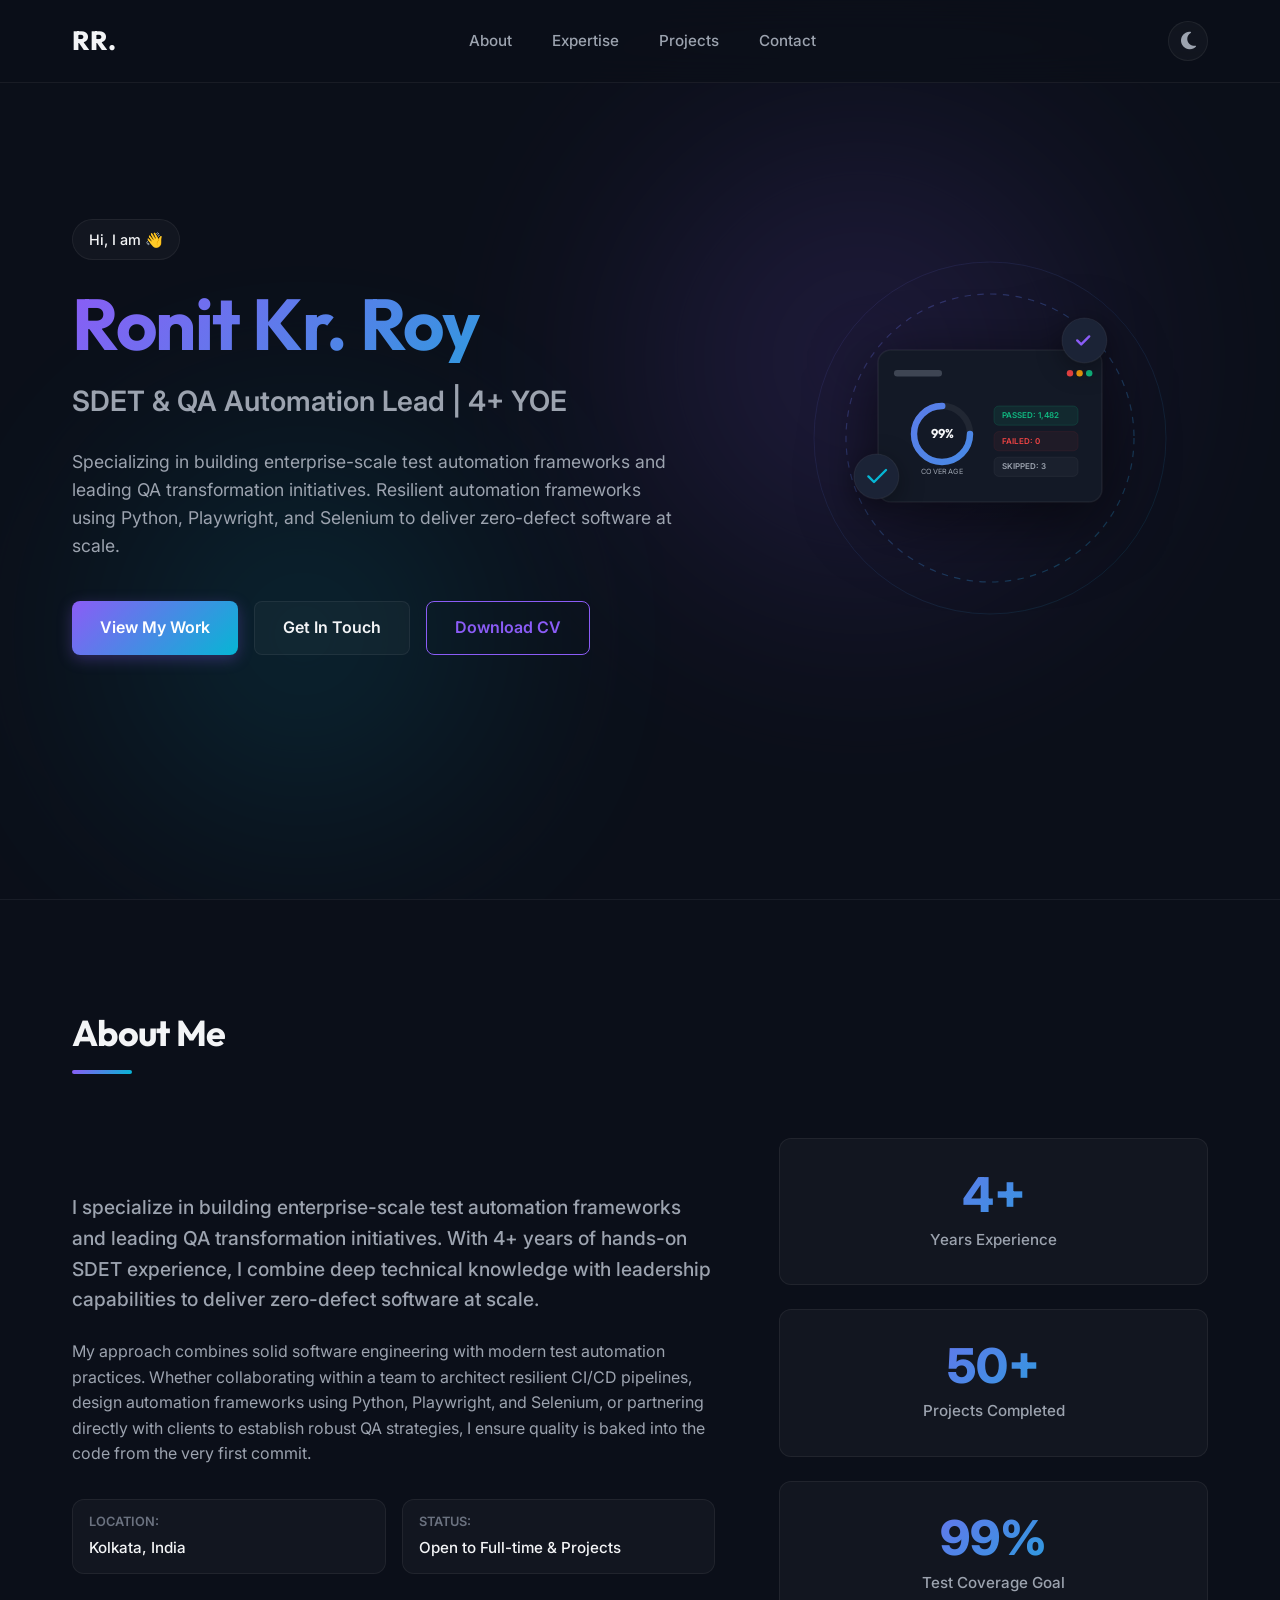
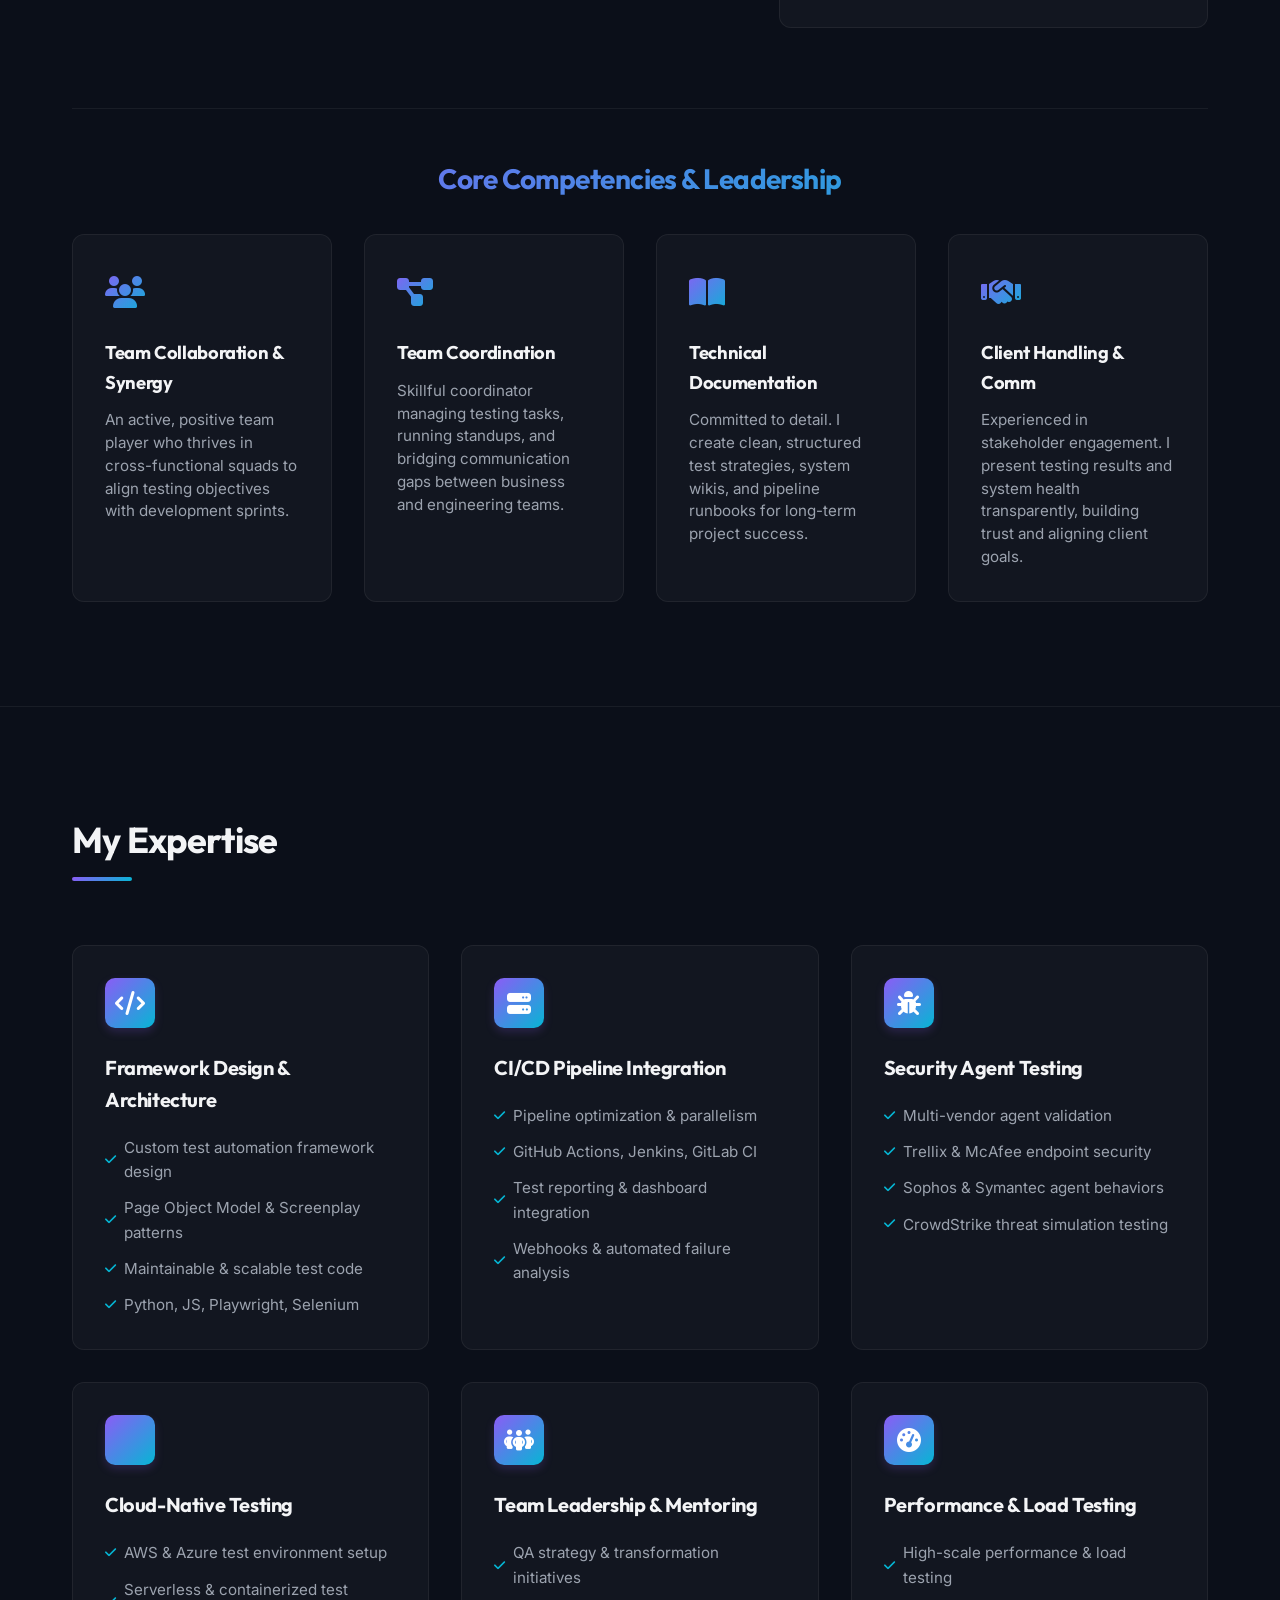
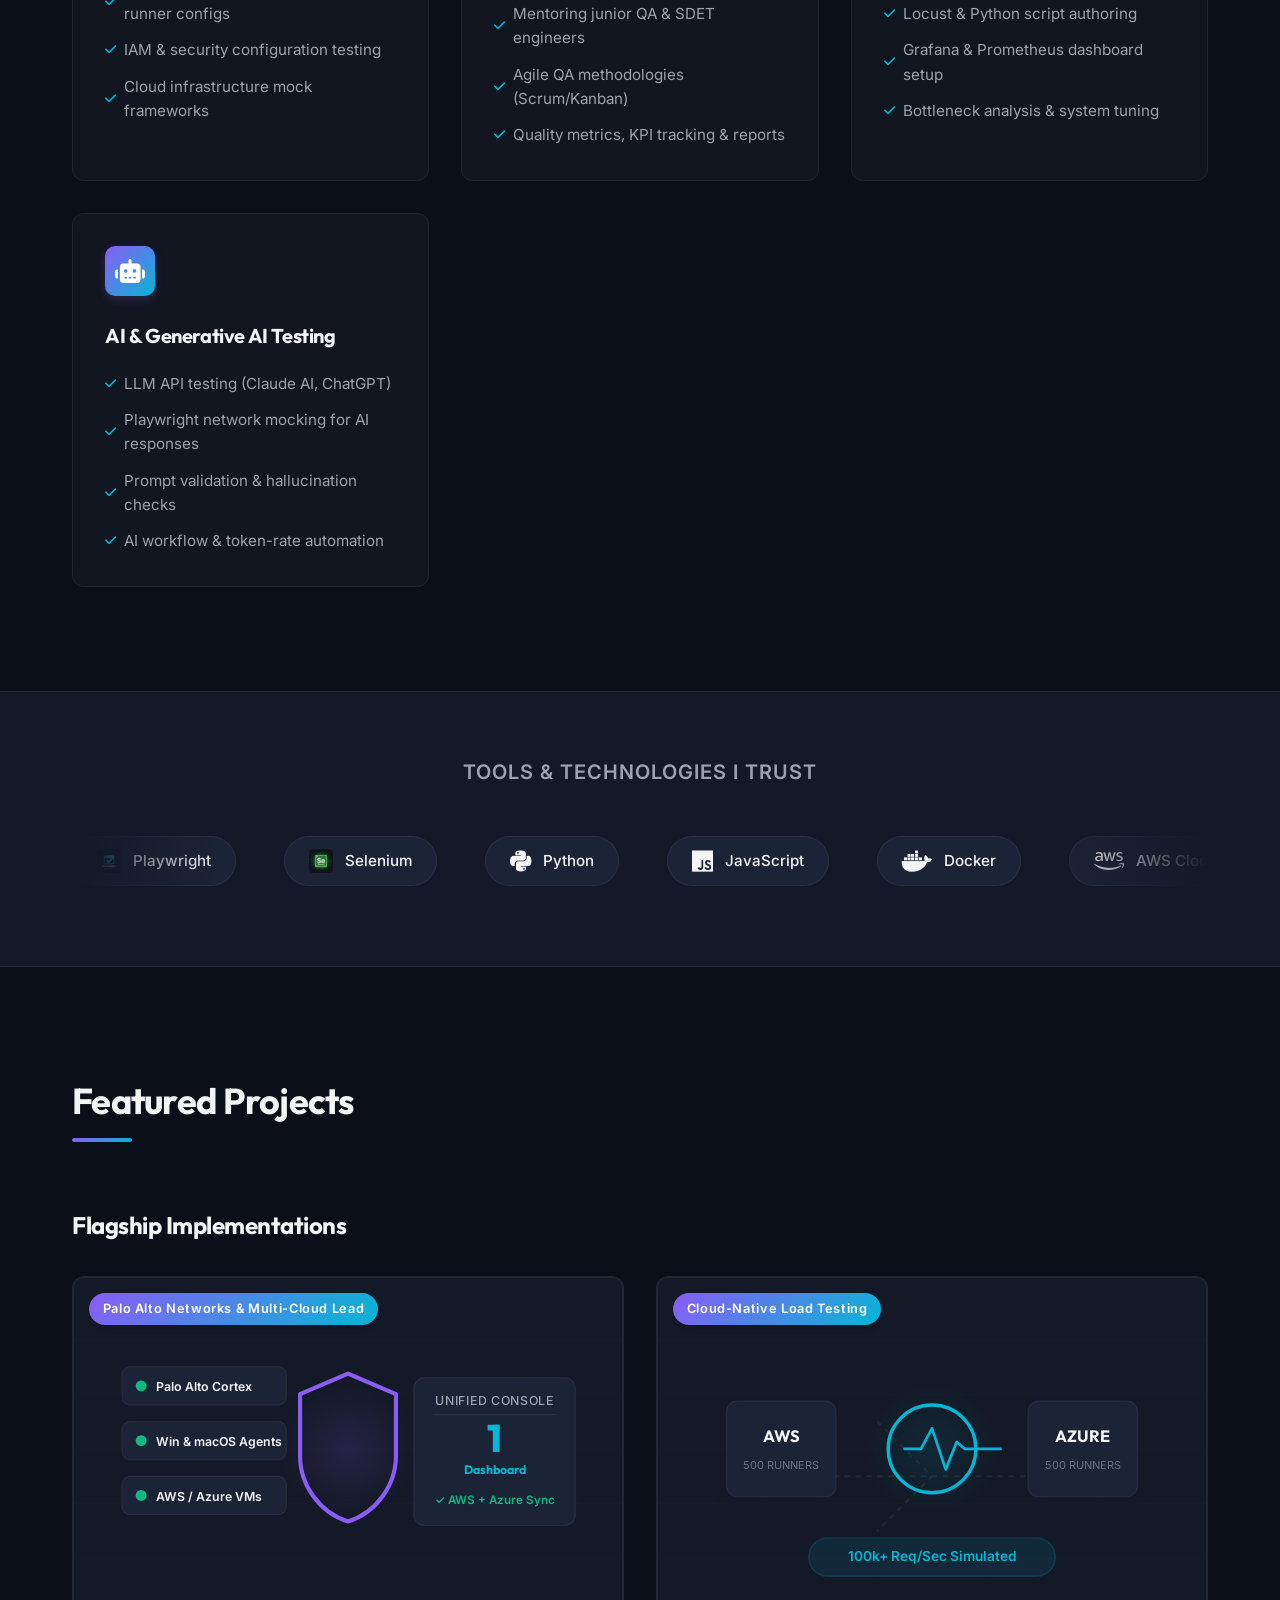
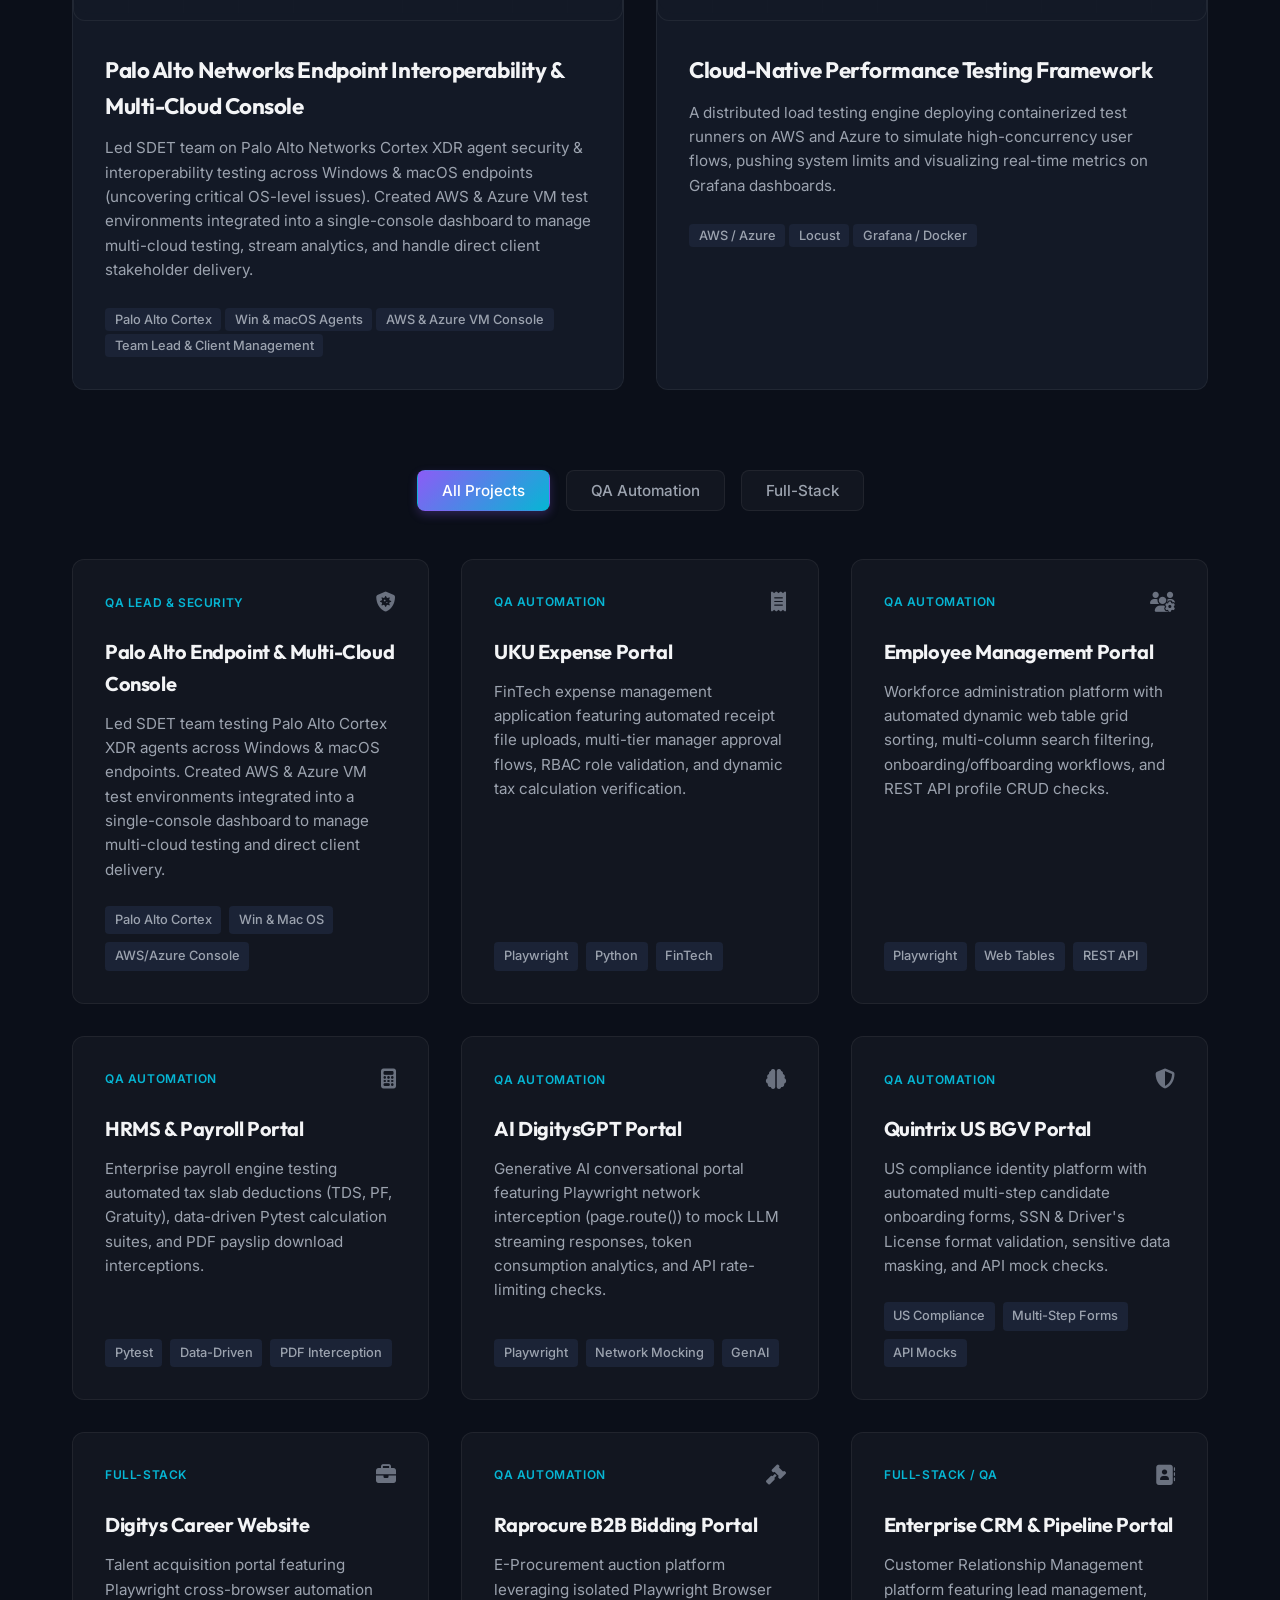
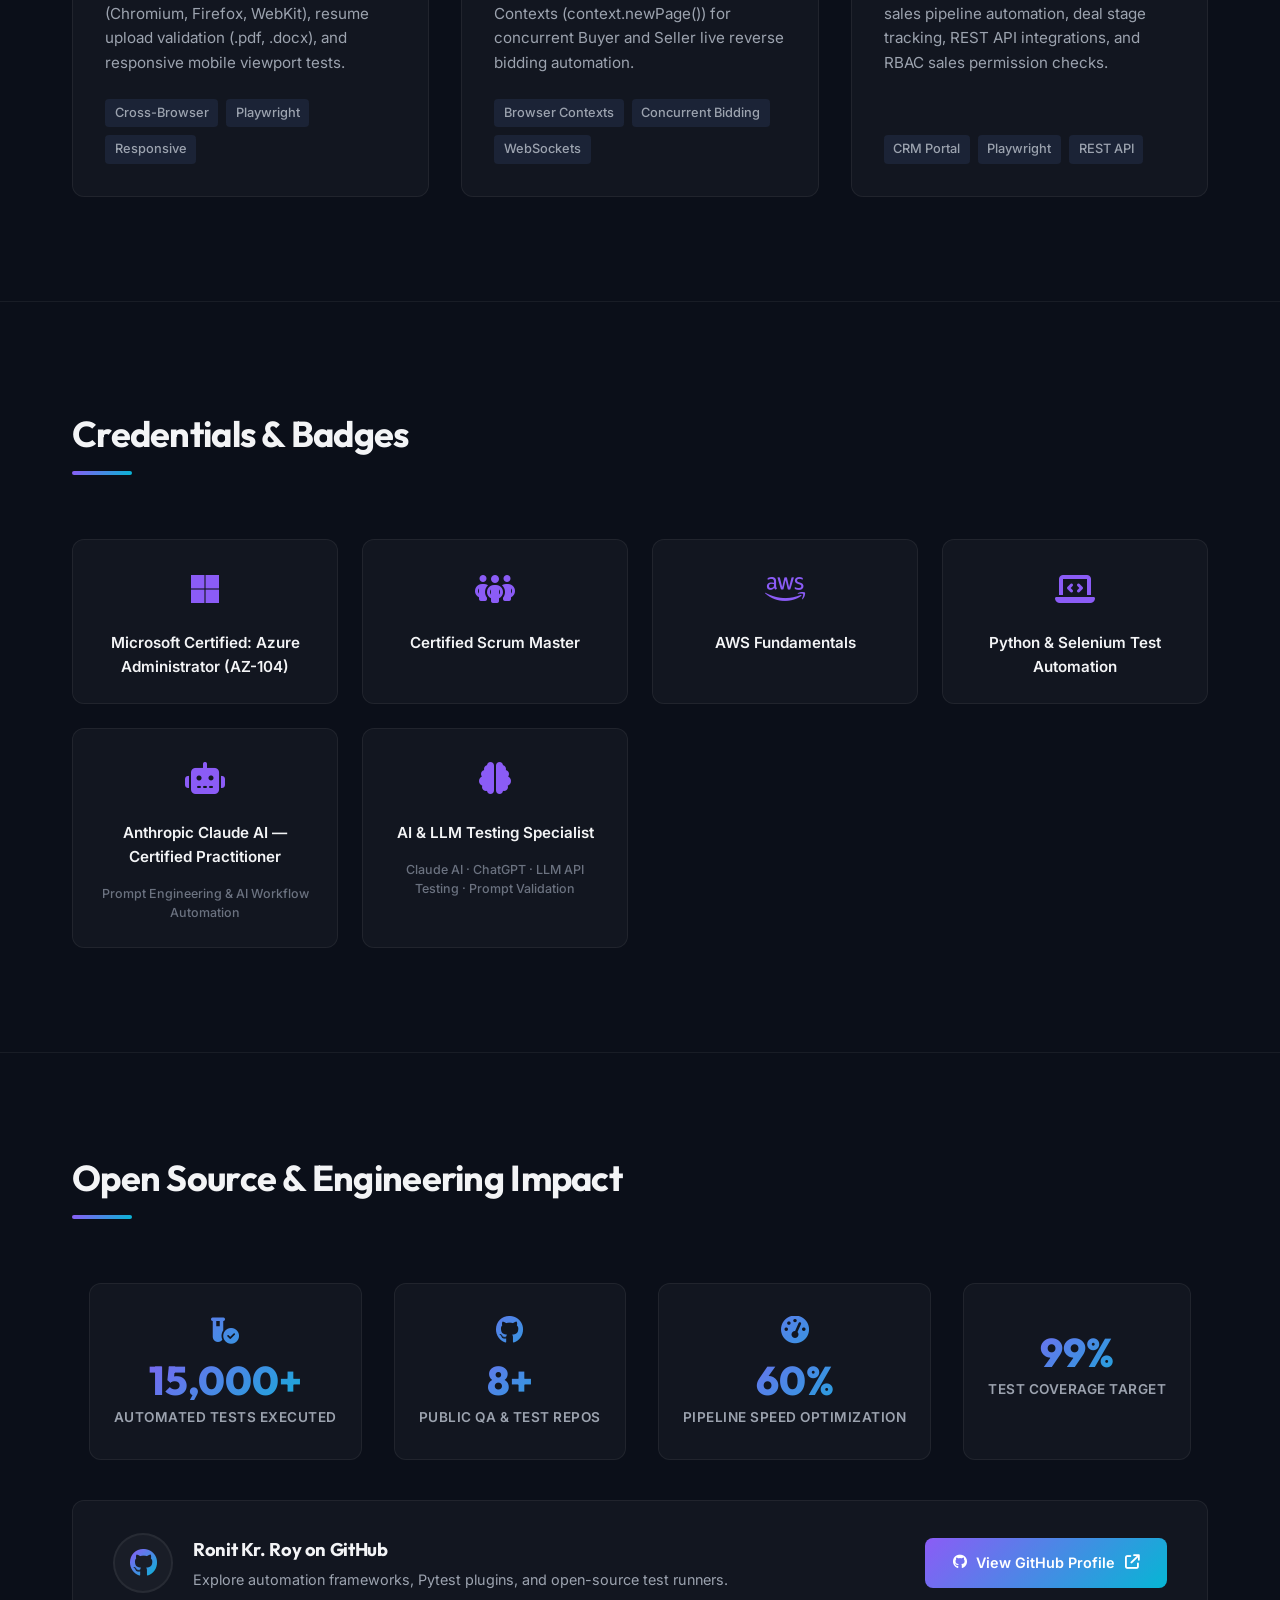
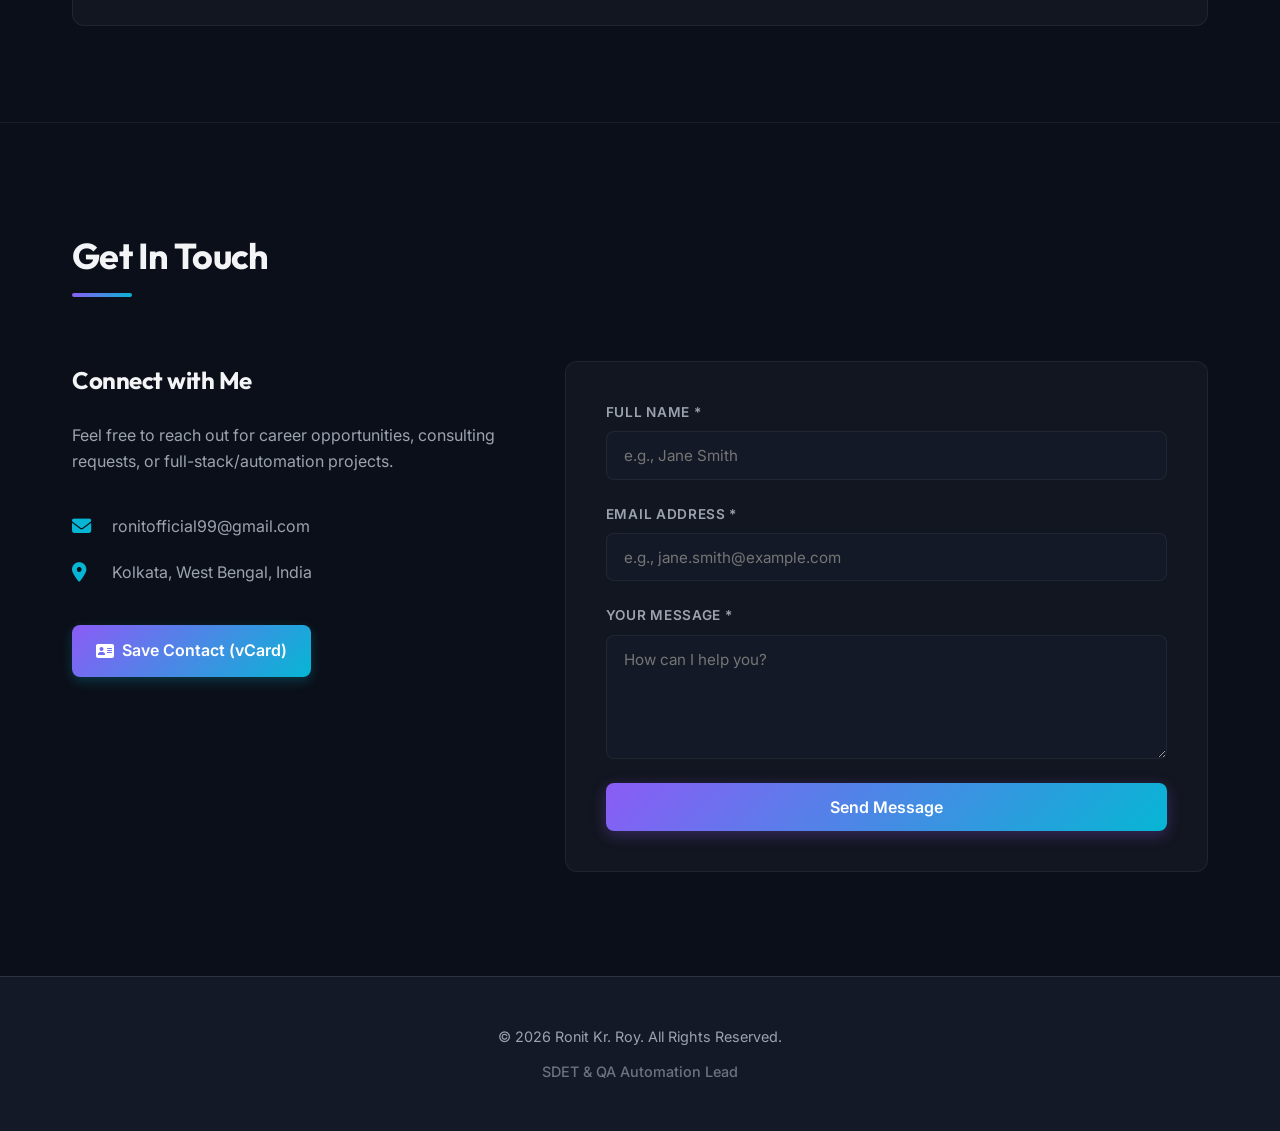
==== commit e74499ba: "Feat: Add SEO Schema,CRM Project, Palo Alto Updates & test suite enhancements" ====
--- a/index.html
+++ b/index.html
@@ -3,32 +3,97 @@
 <head>
     <meta charset="UTF-8">
     <meta name="viewport" content="width=device-width, initial-scale=1.0">
-    <!-- SEO Meta Tags -->
-    <meta name="description" content="Professional portfolio of Ronit Kr. Roy, Software Engineer in Test (SDET) & QA Automation Lead | 4+ YOE.">
-    <!-- Open Graph / Facebook -->
+    <!-- Comprehensive SEO Meta Tags -->
+    <meta name="description" content="Official Portfolio of Ronit Kr. Roy — Software Engineer in Test (SDET) & QA Automation Lead | 3.6+ YOE in Palo Alto Networks endpoint interoperability, Python, Playwright, Selenium, AWS/Azure, & AI/LLM Testing.">
+    <meta name="author" content="Ronit Kr. Roy">
+    <meta name="keywords" content="Ronit Kr. Roy, SDET, QA Automation Lead, Software Engineer in Test, Playwright, Selenium, Python Automation, Palo Alto Networks, Endpoint Security Testing, Interoperability, AWS, Azure, Claude AI, Generative AI Testing, Pytest, REST API Automation, Kolkata India">
+    <meta name="robots" content="index, follow, max-image-preview:large">
+    <link rel="canonical" href="https://ronit-roy-portfolio.vercel.app/">
+
+    <!-- Open Graph / Facebook / LinkedIn -->
     <meta property="og:type" content="website">
-    <meta property="og:title" content="Ronit Kr. Roy | SDET & QA Automation Lead">
-    <meta property="og:description" content="Specializing in building enterprise-scale test automation frameworks (Playwright, Selenium, Python) and leading QA transformation initiatives.">
-    <meta property="og:url" content="https://ronitroy.github.io/">
-    <meta property="og:image" content="assets/profile_headshot.png">
-    <!-- Twitter -->
+    <meta property="og:title" content="Ronit Kr. Roy | SDET & QA Automation Lead | 3.6+ YOE">
+    <meta property="og:description" content="Specializing in enterprise test automation frameworks (Playwright, Python, Selenium), Palo Alto Networks endpoint security & interoperability testing, AWS/Azure multi-cloud dashboards, & AI/LLM testing.">
+    <meta property="og:url" content="https://ronit-roy-portfolio.vercel.app/">
+    <meta property="og:image" content="https://ronit-roy-portfolio.vercel.app/assets/profile_headshot.png">
+    <meta property="og:site_name" content="Ronit Kr. Roy Portfolio">
+
+    <!-- Twitter Card -->
     <meta property="twitter:card" content="summary_large_image">
-    <meta property="twitter:title" content="Ronit Kr. Roy | SDET & QA Automation Lead">
-    <meta property="twitter:description" content="Specializing in building enterprise-scale test automation frameworks (Playwright, Selenium, Python) and leading QA transformation initiatives.">
-    <meta property="twitter:image" content="assets/profile_headshot.png">
+    <meta property="twitter:title" content="Ronit Kr. Roy | SDET & QA Automation Lead | 3.6+ YOE">
+    <meta property="twitter:description" content="Enterprise SDET Lead specializing in Python, Playwright, Palo Alto Networks security agent interoperability, AWS & Azure test automation.">
+    <meta property="twitter:image" content="https://ronit-roy-portfolio.vercel.app/assets/profile_headshot.png">
+
     <!-- Favicon -->
     <link rel="icon" type="image/png" href="data:image/svg+xml,<svg xmlns=%22http://www.w3.org/2000/svg%22 viewBox=%220 0 100 100%22><text y=%22.9em%22 font-size=%2290%22>⚡</text></svg>">
     <title>Ronit Kr. Roy | SDET & QA Automation Lead | 4+ YOE</title>
+
     <!-- Google Fonts -->
     <link rel="preconnect" href="https://fonts.googleapis.com">
     <link rel="preconnect" href="https://fonts.gstatic.com" crossorigin>
     <link href="https://fonts.googleapis.com/css2?family=Outfit:wght@300;400;500;600;700;800&family=Inter:wght@300;400;500;600;700&display=swap" rel="stylesheet">
+    
     <!-- FontAwesome for Icons -->
     <link rel="stylesheet" href="https://cdnjs.cloudflare.com/ajax/libs/font-awesome/6.4.0/css/all.min.css">
+    
     <!-- Local Stylesheet -->
     <link rel="stylesheet" href="styles.css">
+    
     <!-- Local Script -->
     <script src="script.js" defer></script>
+
+    <!-- JSON-LD Structured Data (Schema.org) for Search Engines -->
+    <script type="application/ld+json">
+    {
+      "@context": "https://schema.org",
+      "@graph": [
+        {
+          "@type": "Person",
+          "@id": "https://ronit-roy-portfolio.vercel.app/#person",
+          "name": "Ronit Kr. Roy",
+          "jobTitle": "Software Engineer in Test (SDET) & QA Automation Lead",
+          "worksFor": {
+            "@type": "Organization",
+            "name": "CBNITS India Pvt. Ltd.",
+            "sameAs": "https://www.cbnits.com/"
+          },
+          "address": {
+            "@type": "PostalAddress",
+            "addressLocality": "Kolkata",
+            "addressCountry": "India"
+          },
+          "email": "mailto:ronitofficial99@gmail.com",
+          "sameAs": [
+            "https://github.com/Ronit-Kr-Roy",
+            "https://ronit-roy-portfolio.vercel.app/"
+          ],
+          "knowsAbout": [
+            "Software Test Engineering (SDET)",
+            "QA Test Automation",
+            "Palo Alto Networks Endpoint Security",
+            "System Interoperability Testing",
+            "Playwright",
+            "Selenium WebDriver",
+            "Python Test Automation",
+            "Pytest",
+            "AWS & Azure Multi-Cloud Test Infrastructure",
+            "Anthropic Claude AI & Generative AI Testing",
+            "Scrum Master / Agile QA Leadership"
+          ]
+        },
+        {
+          "@type": "WebSite",
+          "@id": "https://ronit-roy-portfolio.vercel.app/#website",
+          "url": "https://ronit-roy-portfolio.vercel.app/",
+          "name": "Ronit Kr. Roy Portfolio",
+          "description": "Professional Portfolio of Ronit Kr. Roy, SDET & QA Automation Lead",
+          "publisher": {
+            "@id": "https://ronit-roy-portfolio.vercel.app/#person"
+          }
+        }
+      ]
+    }
+    </script>
 </head>
 <body>
     <!-- ─── Page Loader ─────────────────────────────────────────────────── -->
@@ -179,7 +244,7 @@
                         <div class="personal-details">
                             <div class="detail-item">
                                 <span class="detail-label">Location:</span>
-                                <span class="detail-val">Remote / India</span>
+                                <span class="detail-val">Kolkata, India</span>
                             </div>
                             <div class="detail-item">
                                 <span class="detail-label">Status:</span>
@@ -329,6 +394,20 @@
                             <li>Locust & Python script authoring</li>
                             <li>Grafana & Prometheus dashboard setup</li>
                             <li>Bottleneck analysis & system tuning</li>
+                        </ul>
+                    </div>
+
+                    <!-- Category 7: AI & Generative AI Testing -->
+                    <div class="skill-category-card">
+                        <div class="category-icon-wrapper">
+                            <i class="fa-solid fa-robot"></i>
+                        </div>
+                        <h3>AI & Generative AI Testing</h3>
+                        <ul class="skill-list">
+                            <li>LLM API testing (Claude AI, ChatGPT)</li>
+                            <li>Playwright network mocking for AI responses</li>
+                            <li>Prompt validation & hallucination checks</li>
+                            <li>AI workflow & token-rate automation</li>
                         </ul>
                     </div>
                 </div>
@@ -352,6 +431,8 @@
                         <div class="tech-item"><img src="assets/ci_cd_icon.png" alt="CI/CD" class="tech-img"><span>Jenkins & CI/CD</span></div>
                         <div class="tech-item"><img src="assets/spring_icon.png" alt="Spring Boot" class="tech-img"><span>Spring Boot</span></div>
                         <div class="tech-item"><img src="assets/react_icon.png" alt="React" class="tech-img"><span>React.js</span></div>
+                        <div class="tech-item"><i class="fa-solid fa-robot"></i><span>Claude AI</span></div>
+                        <div class="tech-item"><i class="fa-solid fa-brain"></i><span>ChatGPT / LLMs</span></div>
                         <!-- Group 2 (duplicate for infinite scroll loop) -->
                         <div class="tech-item"><img src="assets/playwright_icon.png" alt="Playwright" class="tech-img"><span>Playwright</span></div>
                         <div class="tech-item"><img src="assets/selenium_icon.png" alt="Selenium" class="tech-img"><span>Selenium</span></div>
@@ -363,6 +444,8 @@
                         <div class="tech-item"><img src="assets/ci_cd_icon.png" alt="CI/CD" class="tech-img"><span>Jenkins & CI/CD</span></div>
                         <div class="tech-item"><img src="assets/spring_icon.png" alt="Spring Boot" class="tech-img"><span>Spring Boot</span></div>
                         <div class="tech-item"><img src="assets/react_icon.png" alt="React" class="tech-img"><span>React.js</span></div>
+                        <div class="tech-item"><i class="fa-solid fa-robot"></i><span>Claude AI</span></div>
+                        <div class="tech-item"><i class="fa-solid fa-brain"></i><span>ChatGPT / LLMs</span></div>
                     </div>
                 </div>
             </div>
@@ -407,10 +490,17 @@
                                         <text x="25" y="18" font-family="'Inter', sans-serif" font-size="9" fill="var(--text-primary)" font-weight="600">AWS / Azure VMs</text>
                                     </g>
                                     
-                                    <rect x="245" y="70" width="120" height="100" rx="8" fill="var(--bg-tertiary)" stroke="var(--card-border)" stroke-width="1" />
-                                    <text x="258" y="95" font-family="'Outfit', sans-serif" font-size="11" fill="var(--text-secondary)">Unified Console</text>
-                                    <text x="258" y="125" font-family="'Outfit', sans-serif" font-size="20" font-weight="800" fill="var(--accent-secondary)">1 Dashboard</text>
-                                    <text x="258" y="150" font-family="'Inter', sans-serif" font-size="9" fill="#10b981" font-weight="600">✓ AWS + Azure Sync</text>
+                                    <rect x="248" y="68" width="118" height="108" rx="8" fill="var(--bg-tertiary)" stroke="var(--card-border)" stroke-width="1" />
+                                    <!-- Label -->
+                                    <text x="307" y="88" text-anchor="middle" font-family="'Inter', sans-serif" font-size="9" fill="var(--text-secondary)" font-weight="500" letter-spacing="0.5">UNIFIED CONSOLE</text>
+                                    <!-- Divider -->
+                                    <line x1="262" y1="95" x2="352" y2="95" stroke="var(--card-border)" stroke-width="0.8"/>
+                                    <!-- Big metric: 1 on its own line -->
+                                    <text x="307" y="122" text-anchor="middle" font-family="'Outfit', sans-serif" font-size="28" font-weight="800" fill="var(--accent-secondary)">1</text>
+                                    <!-- Sub-label below metric -->
+                                    <text x="307" y="138" text-anchor="middle" font-family="'Outfit', sans-serif" font-size="9" font-weight="700" fill="var(--accent-secondary)">Dashboard</text>
+                                    <!-- Green badge row -->
+                                    <text x="307" y="160" text-anchor="middle" font-family="'Inter', sans-serif" font-size="8.5" fill="#10b981" font-weight="600">✓ AWS + Azure Sync</text>
                                     
                                     <defs>
                                         <radialGradient id="proj1-glow" cx="200" cy="120" r="50" gradientUnits="userSpaceOnUse">
@@ -659,6 +749,22 @@
                         </div>
                         <span class="badge-title">Python & Selenium Test Automation</span>
                     </div>
+                    <!-- Claude AI Certification -->
+                    <div class="badge">
+                        <div class="badge-icon">
+                            <i class="fa-solid fa-robot"></i>
+                        </div>
+                        <span class="badge-title">Anthropic Claude AI — Certified Practitioner</span>
+                        <span class="badge-sub">Prompt Engineering & AI Workflow Automation</span>
+                    </div>
+                    <!-- AI/ML Testing -->
+                    <div class="badge">
+                        <div class="badge-icon">
+                            <i class="fa-solid fa-brain"></i>
+                        </div>
+                        <span class="badge-title">AI & LLM Testing Specialist</span>
+                        <span class="badge-sub">Claude AI · ChatGPT · LLM API Testing · Prompt Validation</span>
+                    </div>
                 </div>
             </div>
         </section>
--- a/styles.css
+++ b/styles.css
@@ -995,6 +995,14 @@
     color: var(--text-primary);
 }
 
+.badge-sub {
+    font-size: 0.78rem;
+    font-weight: 500;
+    color: var(--text-muted);
+    line-height: 1.5;
+    text-align: center;
+}
+
 /* =============================================================================
    Contact Section
    ============================================================================= */
